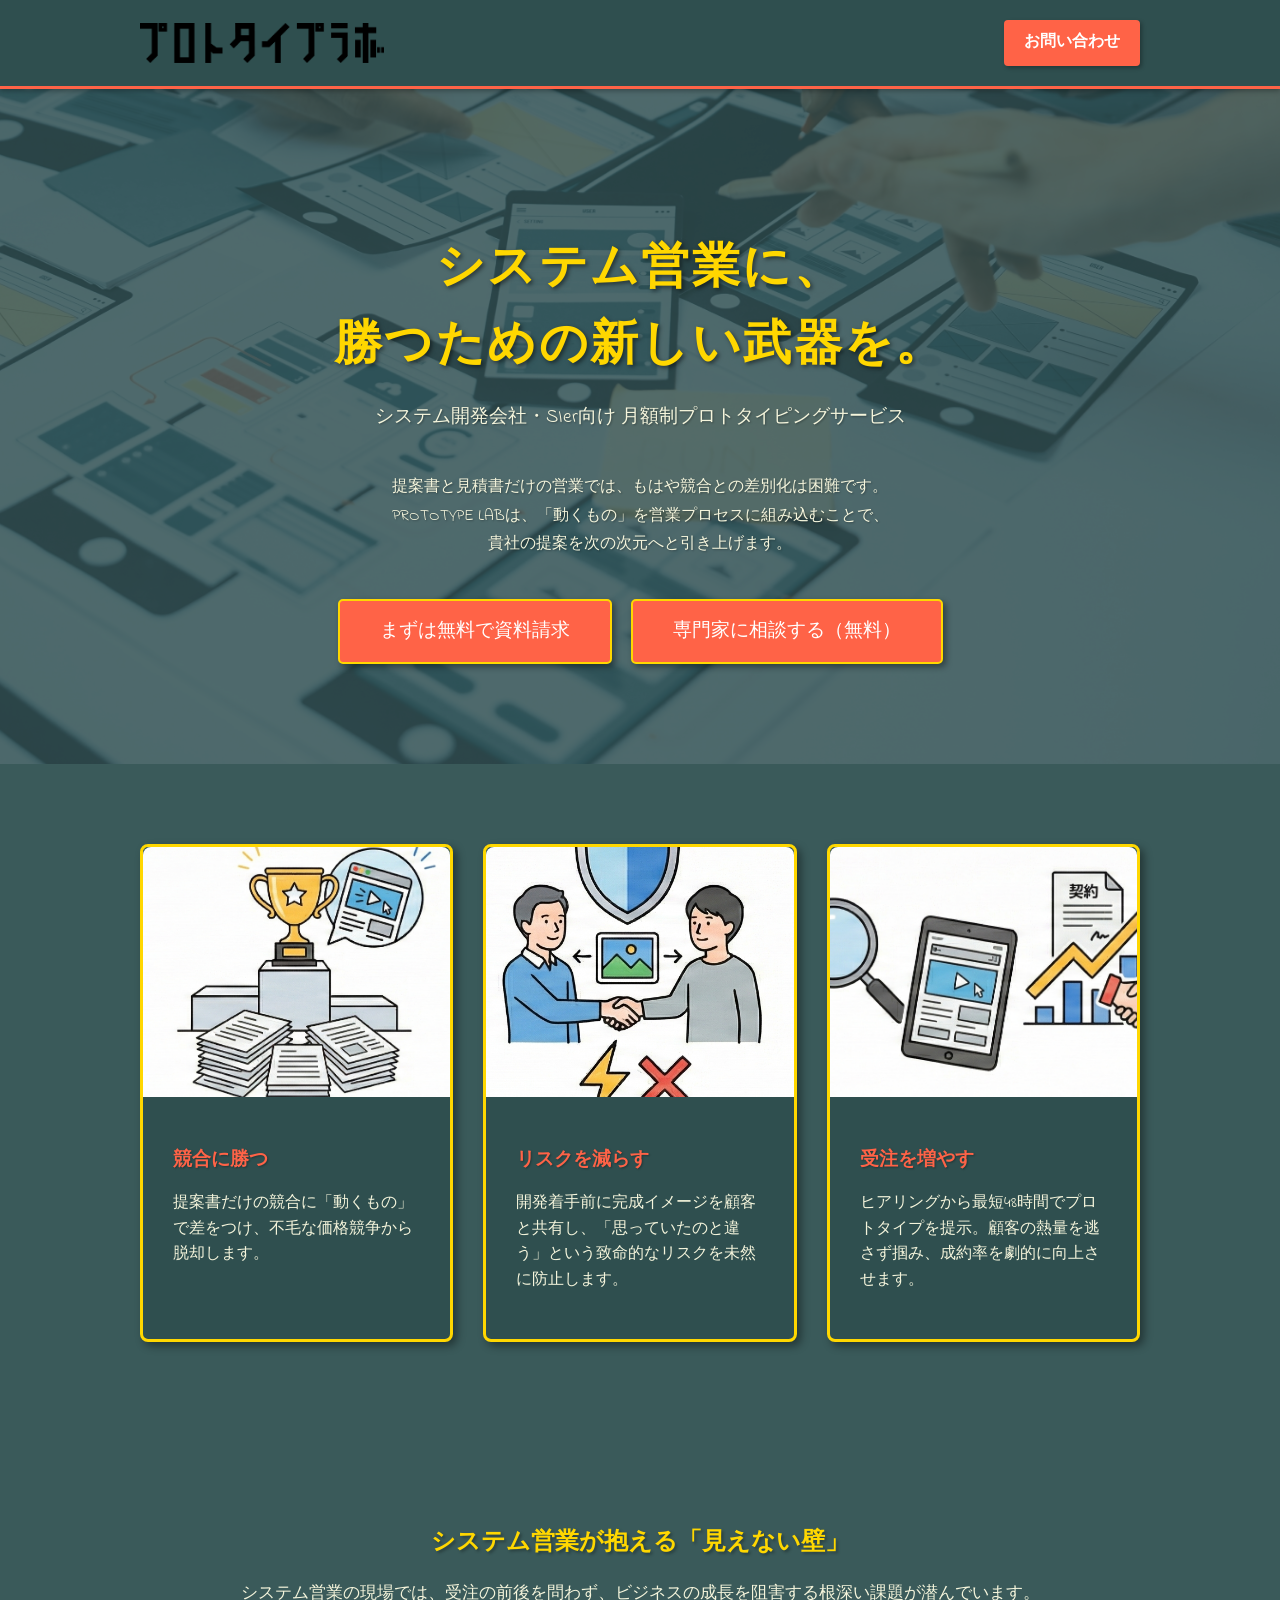
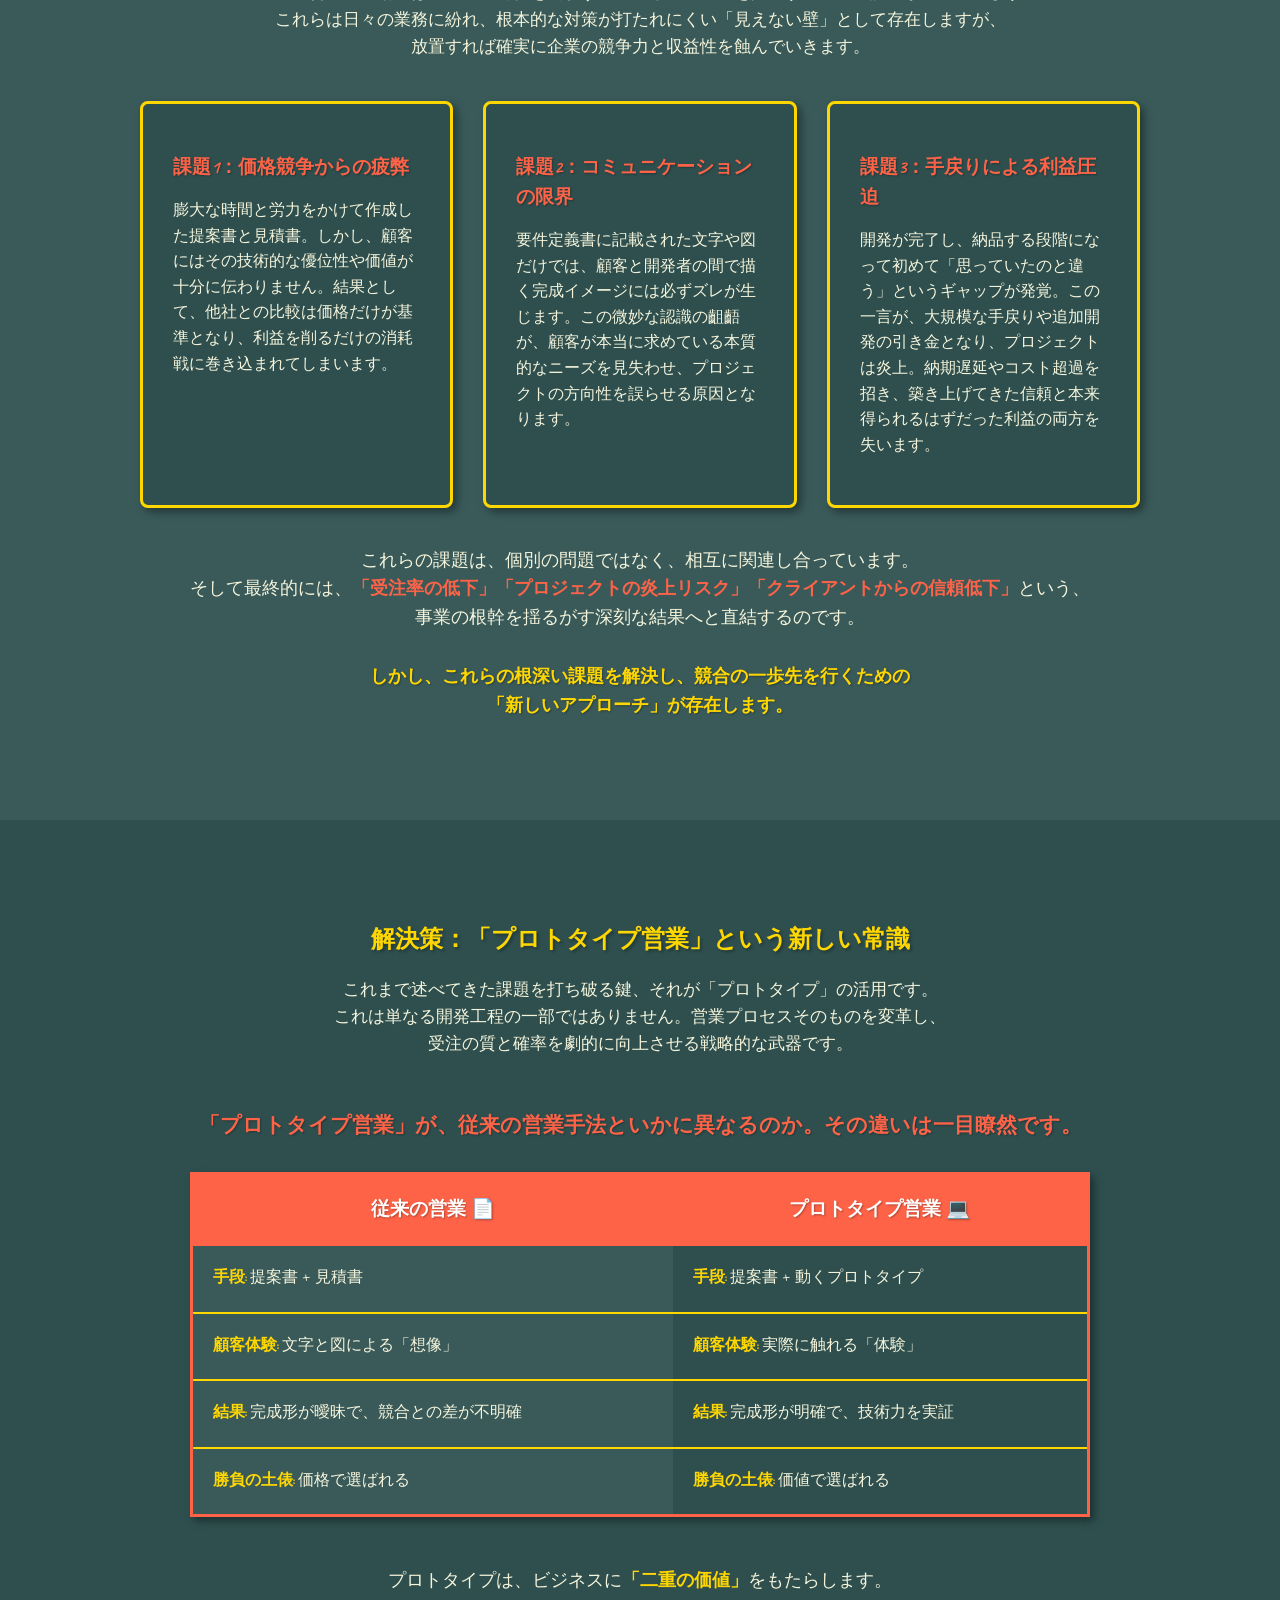
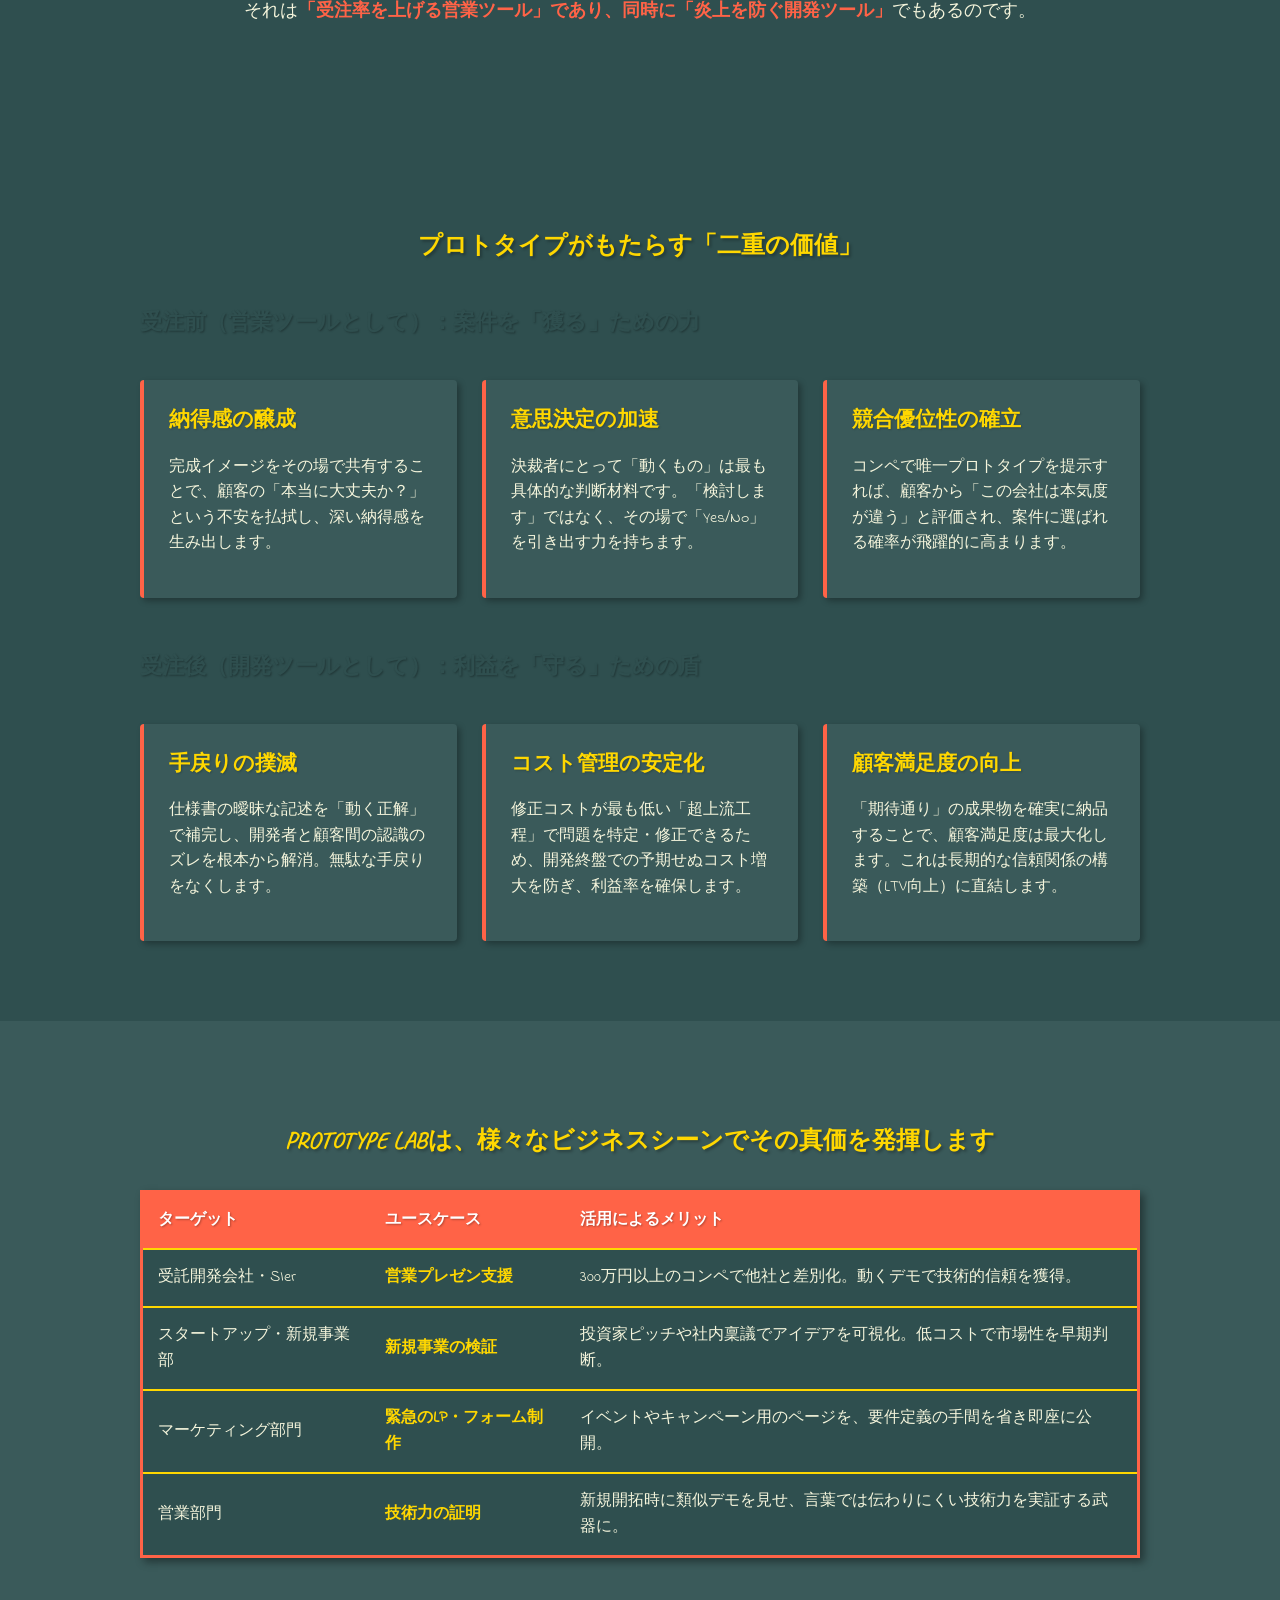
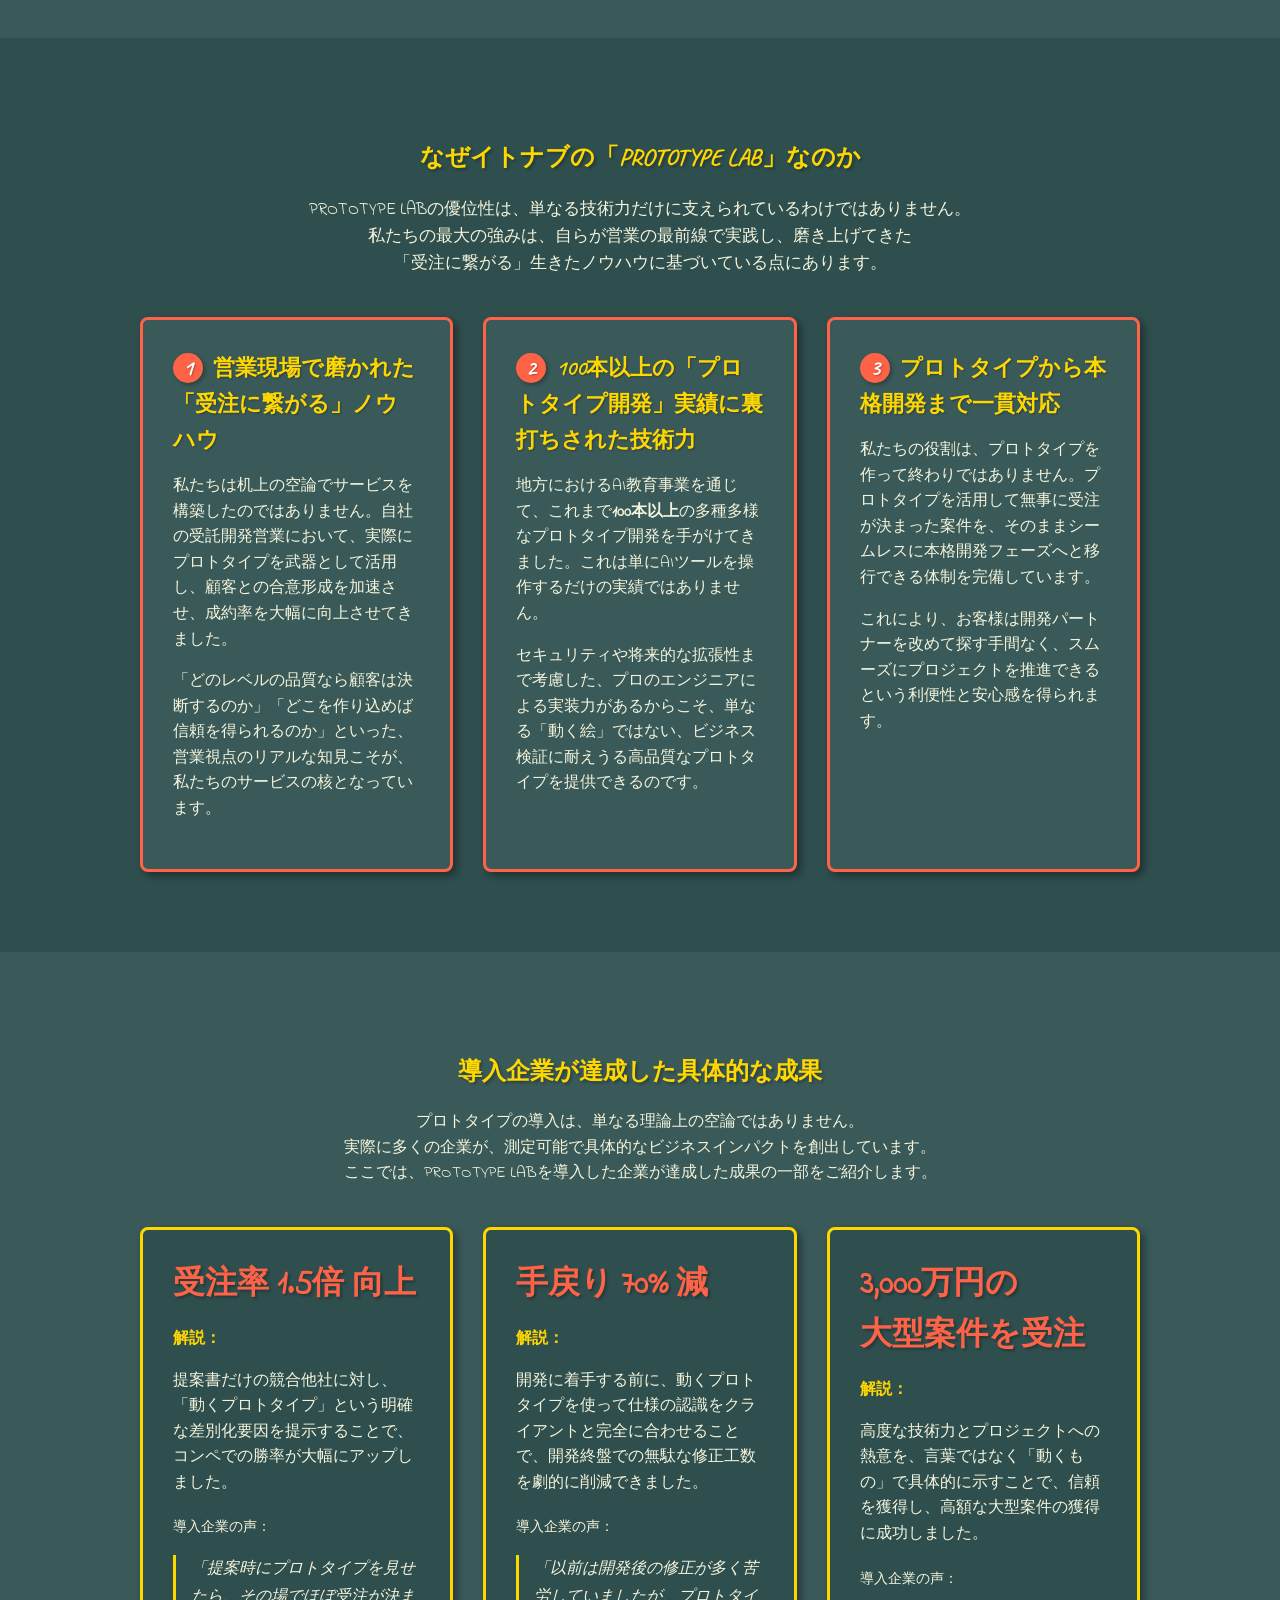
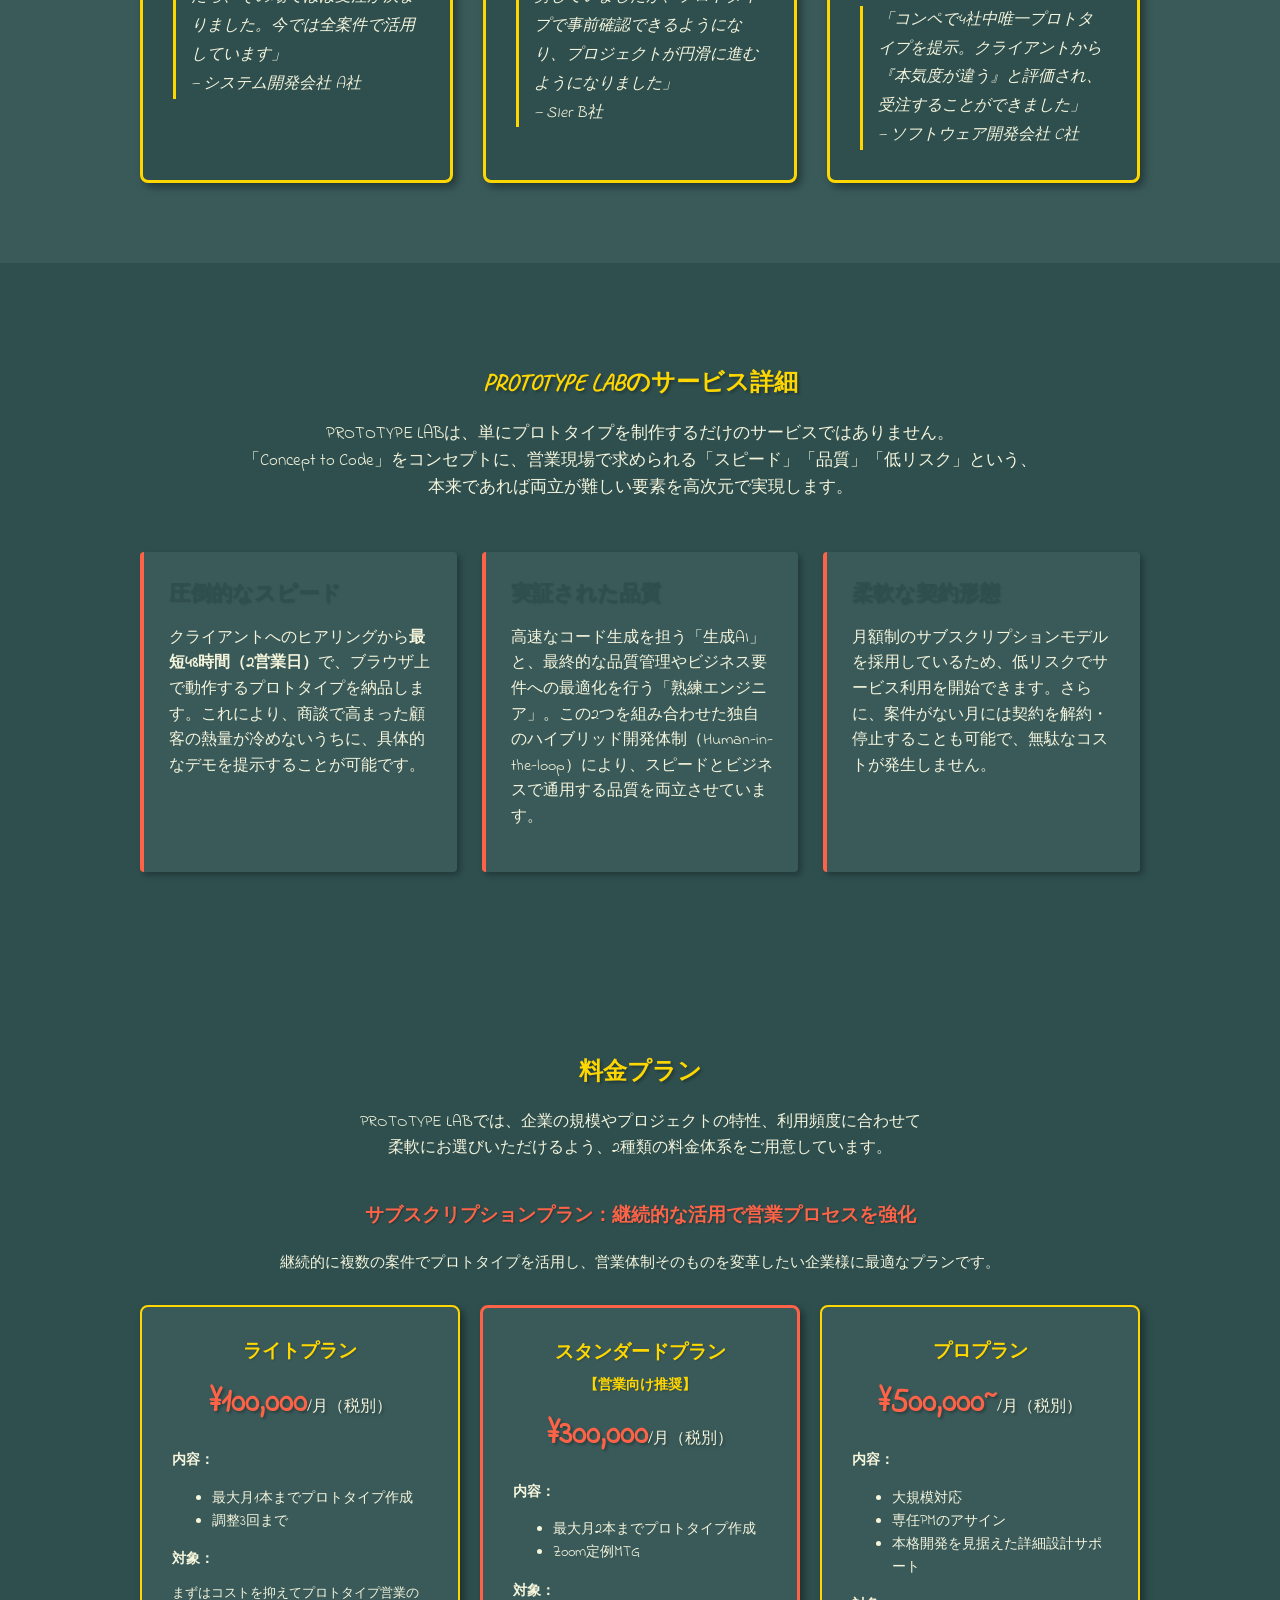
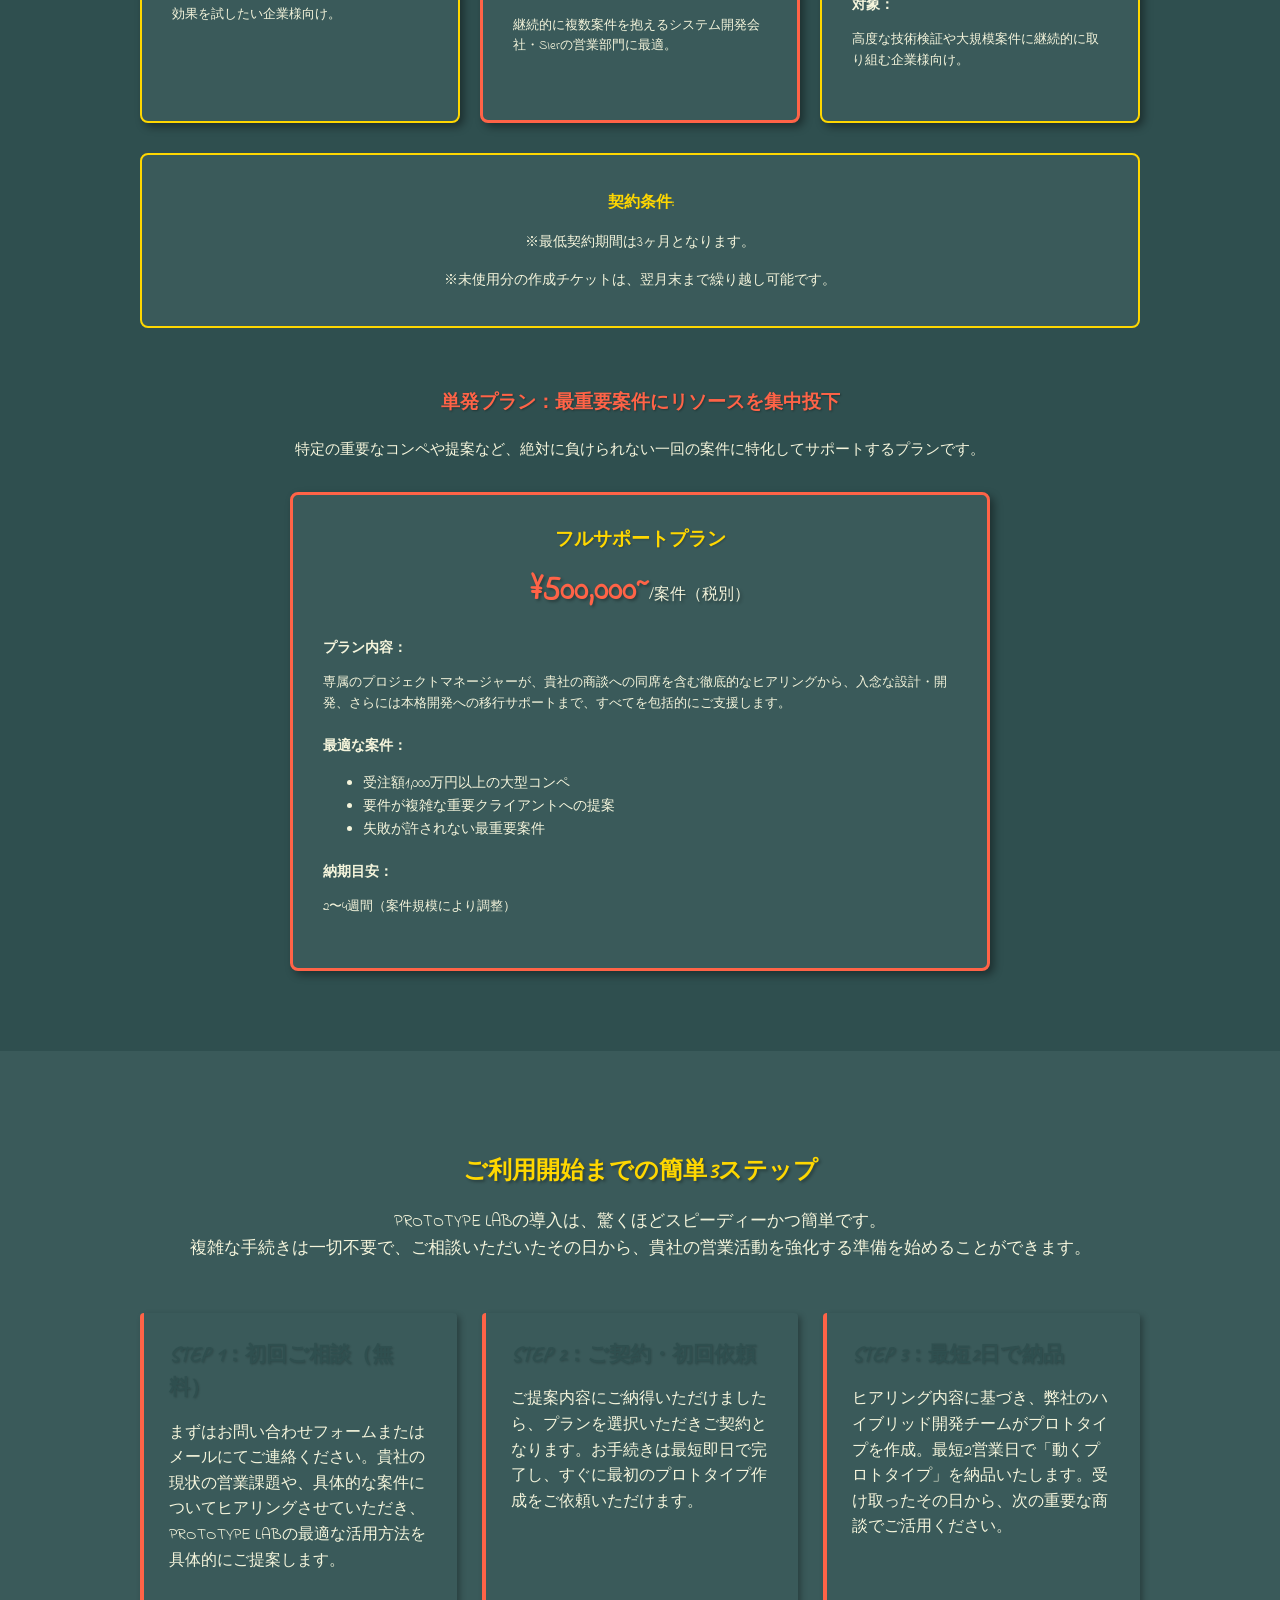
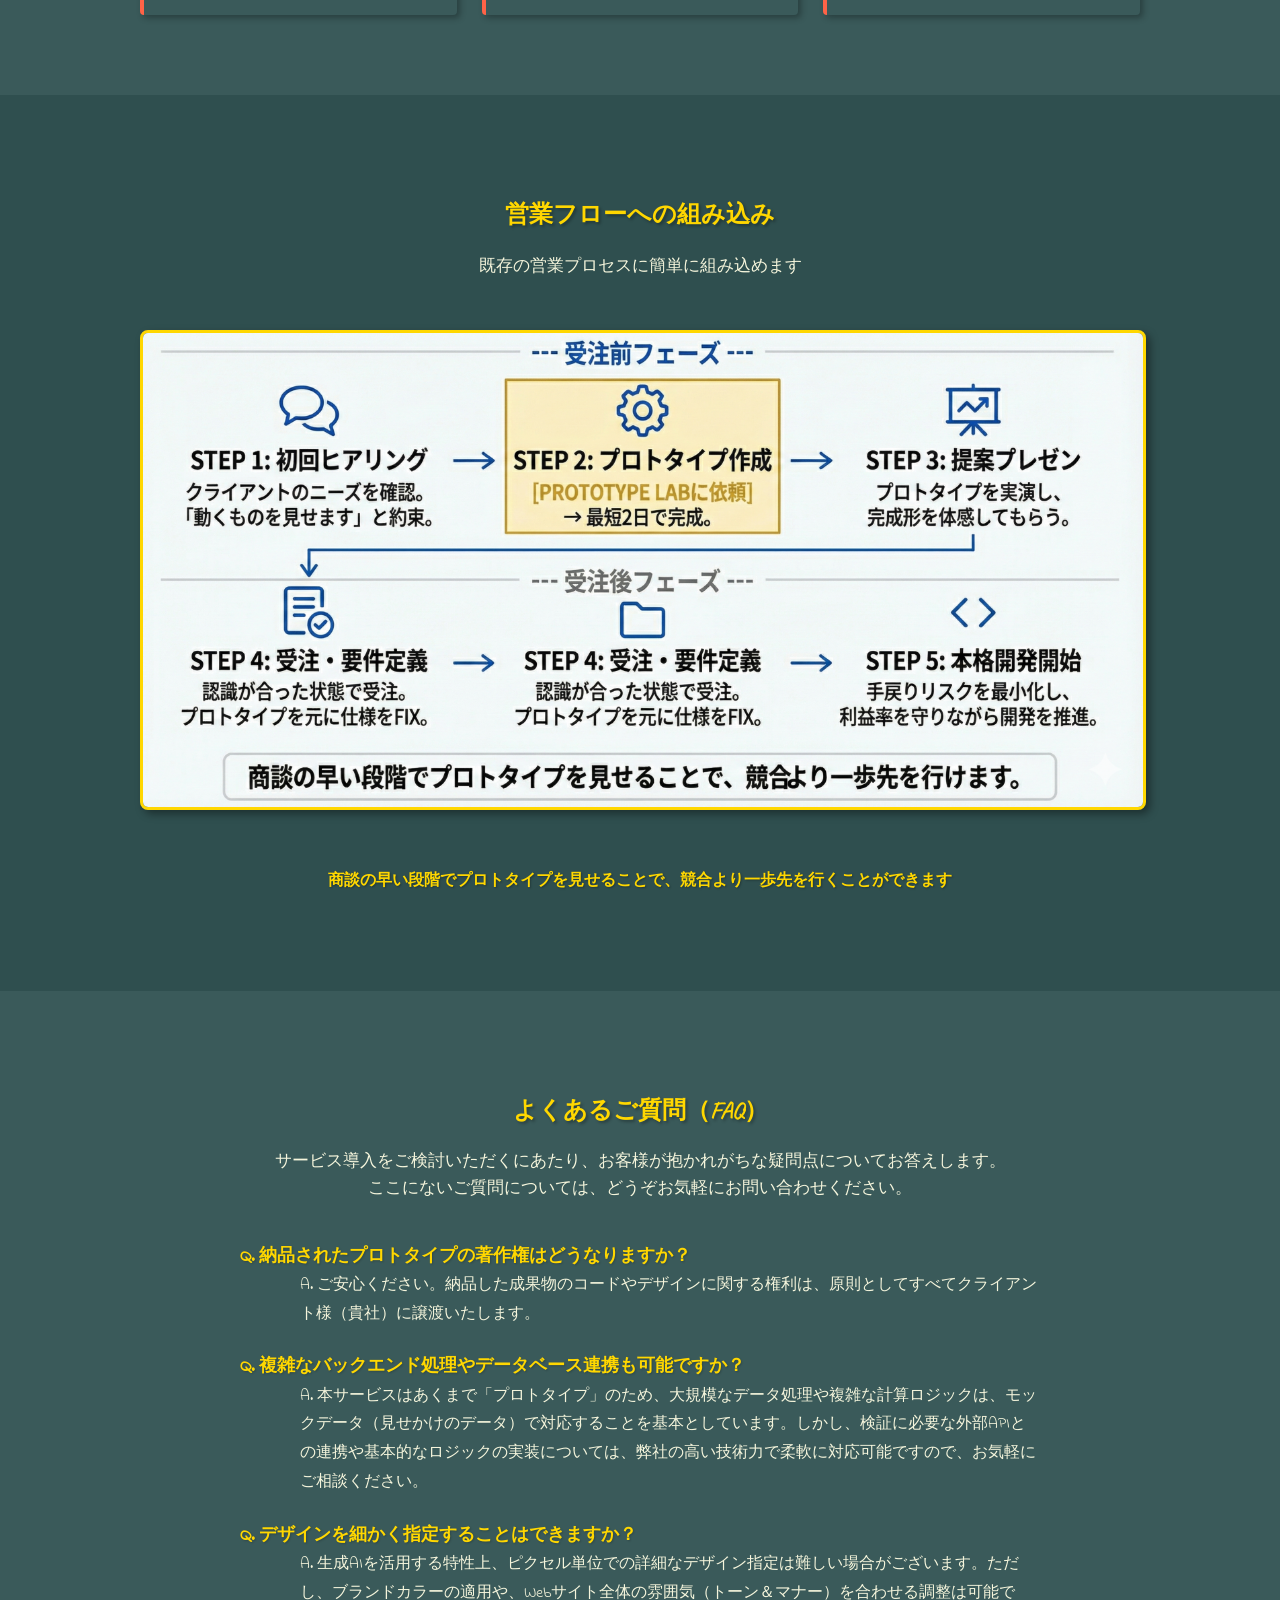
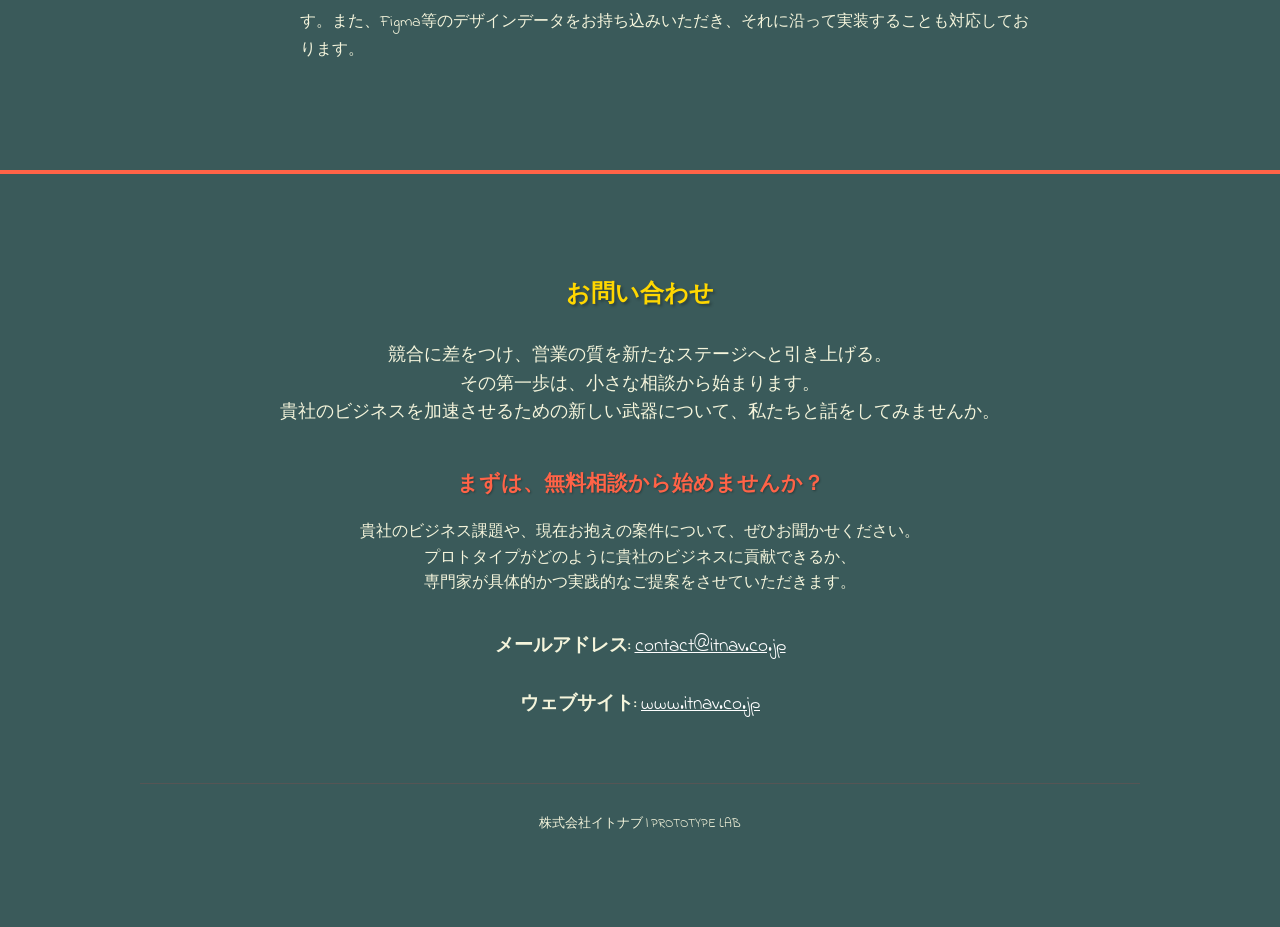
==== index.html @ d7f3ff8a "チョークボード・カフェデザインへの大規模変更 デザインコンセプト: 親近感、手作り、カフェ、日常、素朴  主な変更点: - カラースキーム変更: 黒板風デザイン   * 背景色: #2F4F4F (ダ" ====
<!DOCTYPE html>
<html lang="ja">
<head>
    <meta charset="UTF-8">
    <meta name="viewport" content="width=device-width, initial-scale=1.0">
    <title>PROTOTYPE LAB | 月額制プロトタイピングサービス</title>
    <link rel="preconnect" href="https://fonts.googleapis.com">
    <link rel="preconnect" href="https://fonts.gstatic.com" crossorigin>
    <link href="https://fonts.googleapis.com/css2?family=Caveat:wght@400;700&family=Indie+Flower&display=swap" rel="stylesheet">
    <style>
        /* 基本設定 */
        :root {
            --primary-color: #2F4F4F; /* 黒板の色 Dark Slate Gray */
            --accent-color: #FF6347; /* トマト色 */
            --accent-color-2: #FFD700; /* イエロー */
            --bg-light: #3A5A5A; /* 少し明るい黒板色 */
            --text-color: #FFFFFF; /* チョーク白 */
            --chalk-white: #F5F5DC; /* クリーミーな白（チョークの色） */
        }
        body {
            font-family: "Indie Flower", "Helvetica Neue", Arial, "Hiragino Kaku Gothic ProN", "Hiragino Sans", Meiryo, cursive, sans-serif;
            margin: 0;
            padding: 0;
            color: var(--text-color);
            line-height: 1.6;
            background: var(--primary-color);
        }
        h1, h2, h3 {
            font-family: "Caveat", "Indie Flower", cursive;
        }
        a { text-decoration: none; }

        /* レイアウト */
        .container {
            max-width: 1000px;
            margin: 0 auto;
            padding: 0 20px;
        }
        section {
            padding: 80px 0;
        }


        /* ヘッダー */
        header {
            background: var(--primary-color);
            padding: 20px 0;
            box-shadow: 0 2px 5px rgba(0,0,0,0.3);
            border-bottom: 3px solid var(--accent-color);
            position: sticky;
            top: 0;
            z-index: 100;
        }
        .header-inner {
            display: flex;
            justify-content: space-between;
            align-items: center;
        }
        .logo {
            display: flex;
            align-items: center;
        }
        .logo img {
            height: 40px;
            width: auto;
        }
        .nav-btn {
            background: var(--accent-color);
            color: #fff;
            padding: 10px 20px;
            border-radius: 4px;
            font-weight: bold;
            box-shadow: 2px 2px 4px rgba(0,0,0,0.3);
            transition: all 0.3s;
        }
        .nav-btn:hover {
            background: var(--accent-color-2);
            color: var(--primary-color);
            transform: translateY(-2px);
        }

        /* メインビジュアル */
        .hero {
            background: url('img/main.jpg') center center / cover no-repeat;
            text-align: center;
            padding: 100px 20px;
            position: relative;
        }
        .hero::before {
            content: '';
            position: absolute;
            top: 0;
            left: 0;
            right: 0;
            bottom: 0;
            background: rgba(47, 79, 79, 0.8);
            z-index: 1;
        }
        .hero .container {
            position: relative;
            z-index: 2;
        }
        .hero h1 {
            font-size: 3em;
            margin-bottom: 20px;
            letter-spacing: 0.05em;
            color: var(--accent-color-2);
            text-shadow: 2px 2px 4px rgba(0,0,0,0.5);
        }
        .hero p {
            font-size: 1.2em;
            margin-bottom: 40px;
            color: var(--chalk-white);
            text-shadow: 1px 1px 2px rgba(0,0,0,0.3);
        }
        .cta-button {
            display: inline-block;
            background: var(--accent-color);
            color: #fff;
            padding: 15px 40px;
            font-size: 1.2em;
            border-radius: 5px;
            transition: all 0.3s;
            box-shadow: 3px 3px 6px rgba(0,0,0,0.4);
            border: 2px solid var(--accent-color-2);
        }
        .cta-button:hover {
            background: var(--accent-color-2);
            color: var(--primary-color);
            transform: translateY(-3px);
            box-shadow: 5px 5px 10px rgba(0,0,0,0.5);
        }

        /* 特徴セクション */
        .features {
            text-align: center;
            background: var(--bg-light);
        }
        .features h2 {
            font-size: 2em;
            margin-bottom: 40px;
            color: var(--accent-color-2);
            text-shadow: 2px 2px 3px rgba(0,0,0,0.3);
        }
        .feature-grid {
            display: grid;
            grid-template-columns: repeat(auto-fit, minmax(300px, 1fr));
            gap: 30px;
            text-align: left;
        }
        .feature-item {
            padding: 30px;
            border: 3px solid var(--accent-color-2);
            border-radius: 8px;
            background: var(--primary-color);
            box-shadow: 4px 4px 8px rgba(0,0,0,0.4);
        }
        .feature-item h3 {
            color: var(--accent-color);
            margin-bottom: 15px;
            text-shadow: 1px 1px 2px rgba(0,0,0,0.3);
        }
        .feature-item p {
            color: var(--chalk-white);
        }

        /* コアバリュー */
        .core-values {
            background: var(--primary-color);
        }
        .core-values h2 {
            color: var(--accent-color-2);
            text-shadow: 2px 2px 3px rgba(0,0,0,0.3);
        }
        .core-values h3 {
            color: var(--accent-color);
            text-shadow: 1px 1px 2px rgba(0,0,0,0.3);
        }
        .core-values p, .core-values h4 {
            color: var(--chalk-white);
        }
        .value-grid {
            display: grid;
            grid-template-columns: repeat(auto-fit, minmax(280px, 1fr));
            gap: 25px;
            margin-top: 40px;
        }
        .value-item {
            padding: 25px;
            background: var(--bg-light);
            border-left: 4px solid var(--accent-color);
            border-radius: 4px;
            box-shadow: 3px 3px 6px rgba(0,0,0,0.3);
        }
        .value-item h3, .value-item h4 {
            color: var(--accent-color-2);
            margin-top: 0;
            margin-bottom: 12px;
            font-size: 1.3em;
            text-shadow: 1px 1px 2px rgba(0,0,0,0.2);
        }
        .value-item p {
            color: var(--chalk-white);
        }

        /* ユースケース */
        .use-cases {
            background: var(--bg-light);
        }
        .use-cases h2 {
            color: var(--accent-color-2);
            text-shadow: 2px 2px 3px rgba(0,0,0,0.3);
        }
        .use-case-table {
            width: 100%;
            border-collapse: collapse;
            margin-top: 30px;
            background: var(--primary-color);
            border: 3px solid var(--accent-color);
            box-shadow: 4px 4px 8px rgba(0,0,0,0.4);
        }
        .use-case-table th,
        .use-case-table td {
            padding: 15px;
            text-align: left;
            border-bottom: 2px solid var(--accent-color-2);
            color: var(--chalk-white);
        }
        .use-case-table th {
            background: var(--accent-color);
            color: #fff;
            font-weight: bold;
            text-shadow: 1px 1px 2px rgba(0,0,0,0.3);
        }
        .use-case-table tr:hover {
            background: var(--bg-light);
        }
        .use-case-table strong {
            color: var(--accent-color-2);
        }

        /* 強み */
        .strengths {
            background: var(--primary-color);
        }
        .strengths h2 {
            color: var(--accent-color-2);
            text-shadow: 2px 2px 3px rgba(0,0,0,0.3);
        }
        .strengths > .container > p {
            color: var(--chalk-white);
        }
        .strength-grid {
            display: grid;
            grid-template-columns: repeat(auto-fit, minmax(300px, 1fr));
            gap: 30px;
            margin-top: 40px;
        }
        .strength-item {
            padding: 30px;
            border: 3px solid var(--accent-color);
            border-radius: 8px;
            background: var(--bg-light);
            box-shadow: 4px 4px 8px rgba(0,0,0,0.4);
        }
        .strength-item h3 {
            color: var(--accent-color-2);
            margin-top: 0;
            margin-bottom: 15px;
            font-size: 1.4em;
            text-shadow: 1px 1px 2px rgba(0,0,0,0.3);
        }
        .strength-item p {
            color: var(--chalk-white);
        }
        .strength-item .number {
            display: inline-block;
            background: var(--accent-color);
            color: #fff;
            width: 30px;
            height: 30px;
            line-height: 30px;
            text-align: center;
            border-radius: 50%;
            margin-right: 10px;
            box-shadow: 2px 2px 4px rgba(0,0,0,0.3);
        }

        /* 導入事例 */
        .case-studies {
            background: var(--bg-light);
        }
        .case-studies h2 {
            color: var(--accent-color-2);
            text-shadow: 2px 2px 3px rgba(0,0,0,0.3);
        }
        .case-studies > .container > p {
            color: var(--chalk-white);
        }
        .case-grid {
            display: grid;
            grid-template-columns: repeat(auto-fit, minmax(300px, 1fr));
            gap: 30px;
            margin-top: 40px;
        }
        .case-item {
            background: var(--primary-color);
            padding: 30px;
            border-radius: 8px;
            box-shadow: 4px 4px 8px rgba(0,0,0,0.4);
            border-top: 4px solid var(--accent-color);
            border: 3px solid var(--accent-color-2);
        }
        .case-item p {
            color: var(--chalk-white);
        }
        .case-item strong {
            color: var(--accent-color-2);
        }
        .case-result {
            font-size: 2em;
            font-weight: bold;
            color: var(--accent-color);
            margin-bottom: 15px;
            text-shadow: 2px 2px 3px rgba(0,0,0,0.3);
        }
        .case-company {
            font-size: 0.9em;
            color: var(--chalk-white);
            margin-bottom: 15px;
        }
        .case-quote {
            font-style: italic;
            line-height: 1.8;
            color: var(--chalk-white);
            border-left: 3px solid var(--accent-color-2);
            padding-left: 15px;
            margin-top: 15px;
        }

        /* 料金プラン */
        .pricing {
            background: var(--primary-color);
        }
        .pricing h2, .pricing h3 {
            color: var(--accent-color-2);
            text-shadow: 2px 2px 3px rgba(0,0,0,0.3);
        }
        .pricing > .container > p {
            color: var(--chalk-white);
        }
        .pricing-grid {
            display: grid;
            grid-template-columns: repeat(auto-fit, minmax(280px, 1fr));
            gap: 20px;
        }
        .plan-card {
            background: var(--bg-light);
            padding: 30px;
            border-radius: 8px;
            box-shadow: 4px 4px 8px rgba(0,0,0,0.4);
            text-align: center;
            border: 2px solid var(--accent-color-2);
        }
        .plan-name { font-weight: bold; font-size: 1.2em; display: block; margin-bottom: 10px; color: var(--accent-color-2); text-shadow: 1px 1px 2px rgba(0,0,0,0.2);}
        .price { font-size: 2em; font-weight: bold; color: var(--accent-color); text-shadow: 2px 2px 3px rgba(0,0,0,0.3); }
        .price span { font-size: 0.5em; font-weight: normal; color: var(--chalk-white); }
        .plan-desc { margin: 20px 0; font-size: 0.9em; text-align: left; color: var(--chalk-white); }
        .plan-desc p { color: var(--chalk-white); }
        .plan-desc ul li { color: var(--chalk-white); }
        .note { font-size: 0.8em; color: var(--chalk-white); margin-top: 10px; }

        /* お問い合わせ */
        .contact {
            text-align: center;
            background: var(--bg-light);
            color: #fff;
            border-top: 4px solid var(--accent-color);
        }
        .contact h2 {
            margin-bottom: 30px;
            color: var(--accent-color-2);
            text-shadow: 2px 2px 3px rgba(0,0,0,0.3);
        }
        .contact h3 {
            color: var(--accent-color);
            text-shadow: 1px 1px 2px rgba(0,0,0,0.3);
        }
        .contact p {
            color: var(--chalk-white);
        }
        .contact-info {
            font-size: 1.2em;
            line-height: 2;
            color: var(--chalk-white);
        }
        .contact-info a {
            color: var(--accent-color-2);
        }
        .footer-note {
            margin-top: 50px;
            font-size: 0.8em;
            color: var(--chalk-white);
        }
    </style>
</head>
<body>

    <!-- ヘッダー -->
    <header>
        <div class="container header-inner">
            <div class="logo"><img src="img/logo.png" alt="PROTOTYPE LAB"></div>
            <a href="contact.html" class="nav-btn">お問い合わせ</a>
        </div>
    </header>

    <!-- メインビジュアル -->
    <section class="hero">
        <div class="container">
            <h1>システム営業に、<br>勝つための新しい武器を。</h1>
            <p>システム開発会社・SIer向け 月額制プロトタイピングサービス</p>
            <p style="margin-top: 30px; font-size: 1em; line-height: 1.8;">提案書と見積書だけの営業では、もはや競合との差別化は困難です。<br>PROTOTYPE LABは、「動くもの」を営業プロセスに組み込むことで、<br>貴社の提案を次の次元へと引き上げます。</p>
            <div style="margin-top: 40px;">
                <a href="contact.html" class="cta-button" style="margin-right: 15px;">まずは無料で資料請求</a>
                <a href="contact.html" class="cta-button">専門家に相談する（無料）</a>
            </div>
        </div>
    </section>

    <!-- 主要な価値提案 -->
    <section class="features">
        <div class="container">
            <div class="feature-grid">
                    <div class="feature-item">
                        <img src="img/001.png" alt="競合に勝つ" style="width: calc(100% + 60px); height: 250px; object-fit: cover; margin: -30px -30px 20px -30px; border-radius: 8px 8px 0 0;">
                        <h3>競合に勝つ</h3>
                        <p>提案書だけの競合に「動くもの」で差をつけ、不毛な価格競争から脱却します。</p>
                    </div>
                    <div class="feature-item">
                        <img src="img/002.png" alt="リスクを減らす" style="width: calc(100% + 60px); height: 250px; object-fit: cover; margin: -30px -30px 20px -30px; border-radius: 8px 8px 0 0;">
                        <h3>リスクを減らす</h3>
                        <p>開発着手前に完成イメージを顧客と共有し、「思っていたのと違う」という致命的なリスクを未然に防止します。</p>
                    </div>
                    <div class="feature-item">
                        <img src="img/003.png" alt="受注を増やす" style="width: calc(100% + 60px); height: 250px; object-fit: cover; margin: -30px -30px 20px -30px; border-radius: 8px 8px 0 0;">
                        <h3>受注を増やす</h3>
                        <p>ヒアリングから最短48時間でプロトタイプを提示。顧客の熱量を逃さず掴み、成約率を劇的に向上させます。</p>
                    </div>
            </div>
        </div>
    </section>

    <!-- システム営業が抱える課題 -->
    <section class="problems" style="background: var(--bg-light); padding: 80px 0;">
        <div class="container">
            <h2 style="text-align: center; margin-bottom: 20px; color: var(--accent-color-2); text-shadow: 2px 2px 3px rgba(0,0,0,0.3);">システム営業が抱える「見えない壁」</h2>
            <p style="text-align: center; margin-bottom: 40px; font-size: 1.05em; color: var(--chalk-white);">システム営業の現場では、受注の前後を問わず、ビジネスの成長を阻害する根深い課題が潜んでいます。<br>これらは日々の業務に紛れ、根本的な対策が打たれにくい「見えない壁」として存在しますが、<br>放置すれば確実に企業の競争力と収益性を蝕んでいきます。</p>
            <div class="feature-grid">
                    <div class="feature-item">
                        <h3>課題1：価格競争からの疲弊</h3>
                        <p>膨大な時間と労力をかけて作成した提案書と見積書。しかし、顧客にはその技術的な優位性や価値が十分に伝わりません。結果として、他社との比較は価格だけが基準となり、利益を削るだけの消耗戦に巻き込まれてしまいます。</p>
                    </div>
                    <div class="feature-item">
                        <h3>課題2：コミュニケーションの限界</h3>
                        <p>要件定義書に記載された文字や図だけでは、顧客と開発者の間で描く完成イメージには必ずズレが生じます。この微妙な認識の齟齬が、顧客が本当に求めている本質的なニーズを見失わせ、プロジェクトの方向性を誤らせる原因となります。</p>
                    </div>
                    <div class="feature-item">
                        <h3>課題3：手戻りによる利益圧迫</h3>
                        <p>開発が完了し、納品する段階になって初めて「思っていたのと違う」というギャップが発覚。この一言が、大規模な手戻りや追加開発の引き金となり、プロジェクトは炎上。納期遅延やコスト超過を招き、築き上げてきた信頼と本来得られるはずだった利益の両方を失います。</p>
                    </div>
            </div>
            <p style="text-align: center; margin-top: 40px; font-size: 1.1em; color: var(--chalk-white);">これらの課題は、個別の問題ではなく、相互に関連し合っています。<br>そして最終的には、<strong style="color: var(--accent-color);">「受注率の低下」「プロジェクトの炎上リスク」「クライアントからの信頼低下」</strong>という、<br>事業の根幹を揺るがす深刻な結果へと直結するのです。</p>
            <p style="text-align: center; margin-top: 30px; font-size: 1.15em; font-weight: bold; color: var(--accent-color-2); text-shadow: 1px 1px 2px rgba(0,0,0,0.3);">しかし、これらの根深い課題を解決し、競合の一歩先を行くための<br>「新しいアプローチ」が存在します。</p>
        </div>
    </section>

    <!-- プロトタイプ営業の比較 -->
    <section style="background: var(--primary-color); padding: 80px 0;">
        <div class="container">
            <h2 style="text-align: center; margin-bottom: 20px; color: var(--accent-color-2); text-shadow: 2px 2px 3px rgba(0,0,0,0.3);">解決策：「プロトタイプ営業」という新しい常識</h2>
            <p style="text-align: center; margin-bottom: 50px; font-size: 1.05em; color: var(--chalk-white);">これまで述べてきた課題を打ち破る鍵、それが「プロトタイプ」の活用です。<br>これは単なる開発工程の一部ではありません。営業プロセスそのものを変革し、<br>受注の質と確率を劇的に向上させる戦略的な武器です。</p>

            <h3 style="text-align: center; margin-bottom: 30px; font-size: 1.3em; color: var(--accent-color); text-shadow: 1px 1px 2px rgba(0,0,0,0.3);">「プロトタイプ営業」が、従来の営業手法といかに異なるのか。その違いは一目瞭然です。</h3>

            <table style="width: 100%; max-width: 900px; margin: 0 auto 50px; border-collapse: collapse; background: var(--bg-light); box-shadow: 4px 4px 8px rgba(0,0,0,0.4); border: 3px solid var(--accent-color);">
                <thead>
                    <tr style="background: var(--accent-color); color: #fff;">
                        <th style="padding: 20px; text-align: center; font-size: 1.2em; text-shadow: 1px 1px 2px rgba(0,0,0,0.3);">従来の営業 📄</th>
                        <th style="padding: 20px; text-align: center; font-size: 1.2em; text-shadow: 1px 1px 2px rgba(0,0,0,0.3);">プロトタイプ営業 💻</th>
                    </tr>
                </thead>
                <tbody>
                    <tr>
                        <td style="padding: 20px; border-bottom: 2px solid var(--accent-color-2); vertical-align: top; color: var(--chalk-white);">
                            <strong style="color: var(--accent-color-2);">手段:</strong> 提案書 + 見積書
                        </td>
                        <td style="padding: 20px; border-bottom: 2px solid var(--accent-color-2); background: var(--primary-color); vertical-align: top; color: var(--chalk-white);">
                            <strong style="color: var(--accent-color-2);">手段:</strong> 提案書 + 動くプロトタイプ
                        </td>
                    </tr>
                    <tr>
                        <td style="padding: 20px; border-bottom: 2px solid var(--accent-color-2); vertical-align: top; color: var(--chalk-white);">
                            <strong style="color: var(--accent-color-2);">顧客体験:</strong> 文字と図による「想像」
                        </td>
                        <td style="padding: 20px; border-bottom: 2px solid var(--accent-color-2); background: var(--primary-color); vertical-align: top; color: var(--chalk-white);">
                            <strong style="color: var(--accent-color-2);">顧客体験:</strong> 実際に触れる「体験」
                        </td>
                    </tr>
                    <tr>
                        <td style="padding: 20px; border-bottom: 2px solid var(--accent-color-2); vertical-align: top; color: var(--chalk-white);">
                            <strong style="color: var(--accent-color-2);">結果:</strong> 完成形が曖昧で、競合との差が不明確
                        </td>
                        <td style="padding: 20px; border-bottom: 2px solid var(--accent-color-2); background: var(--primary-color); vertical-align: top; color: var(--chalk-white);">
                            <strong style="color: var(--accent-color-2);">結果:</strong> 完成形が明確で、技術力を実証
                        </td>
                    </tr>
                    <tr>
                        <td style="padding: 20px; vertical-align: top; color: var(--chalk-white);">
                            <strong style="color: var(--accent-color-2);">勝負の土俵:</strong> 価格で選ばれる
                        </td>
                        <td style="padding: 20px; background: var(--primary-color); vertical-align: top; color: var(--chalk-white);">
                            <strong style="color: var(--accent-color-2);">勝負の土俵:</strong> 価値で選ばれる
                        </td>
                    </tr>
                </tbody>
            </table>

            <p style="text-align: center; font-size: 1.15em; margin-bottom: 20px; color: var(--chalk-white);">プロトタイプは、ビジネスに<strong style="color: var(--accent-color-2);">「二重の価値」</strong>をもたらします。<br>それは<strong style="color: var(--accent-color);">「受注率を上げる営業ツール」であり、同時に「炎上を防ぐ開発ツール」</strong>でもあるのです。</p>
        </div>
    </section>

    <!-- コアバリュー: 二重の価値 -->
    <section class="core-values">
        <div class="container">
            <h2 style="text-align: center; margin-bottom: 40px;">プロトタイプがもたらす「二重の価値」</h2>

            <div style="margin-bottom: 50px;">
                <h3 style="color: var(--primary-color); margin-bottom: 20px; font-size: 1.4em;">受注前（営業ツールとして）：案件を「獲る」ための力</h3>
                <div class="value-grid">
                    <div class="value-item">
                        <h4 style="margin-top: 0;">納得感の醸成</h4>
                        <p>完成イメージをその場で共有することで、顧客の「本当に大丈夫か？」という不安を払拭し、深い納得感を生み出します。</p>
                    </div>
                    <div class="value-item">
                        <h4 style="margin-top: 0;">意思決定の加速</h4>
                        <p>決裁者にとって「動くもの」は最も具体的な判断材料です。「検討します」ではなく、その場で「Yes/No」を引き出す力を持ちます。</p>
                    </div>
                    <div class="value-item">
                        <h4 style="margin-top: 0;">競合優位性の確立</h4>
                        <p>コンペで唯一プロトタイプを提示すれば、顧客から「この会社は本気度が違う」と評価され、案件に選ばれる確率が飛躍的に高まります。</p>
                    </div>
                </div>
            </div>

            <div>
                <h3 style="color: var(--primary-color); margin-bottom: 20px; font-size: 1.4em;">受注後（開発ツールとして）：利益を「守る」ための盾</h3>
                <div class="value-grid">
                    <div class="value-item">
                        <h4 style="margin-top: 0;">手戻りの撲滅</h4>
                        <p>仕様書の曖昧な記述を「動く正解」で補完し、開発者と顧客間の認識のズレを根本から解消。無駄な手戻りをなくします。</p>
                    </div>
                    <div class="value-item">
                        <h4 style="margin-top: 0;">コスト管理の安定化</h4>
                        <p>修正コストが最も低い「超上流工程」で問題を特定・修正できるため、開発終盤での予期せぬコスト増大を防ぎ、利益率を確保します。</p>
                    </div>
                    <div class="value-item">
                        <h4 style="margin-top: 0;">顧客満足度の向上</h4>
                        <p>「期待通り」の成果物を確実に納品することで、顧客満足度は最大化します。これは長期的な信頼関係の構築（LTV向上）に直結します。</p>
                    </div>
                </div>
            </div>
        </div>
    </section>

    <!-- ユースケース -->
    <section class="use-cases">
        <div class="container">
            <h2 style="text-align: center; margin-bottom: 30px;">PROTOTYPE LABは、様々なビジネスシーンでその真価を発揮します</h2>
            <table class="use-case-table">
                    <thead>
                        <tr>
                            <th>ターゲット</th>
                            <th>ユースケース</th>
                            <th>活用によるメリット</th>
                        </tr>
                    </thead>
                    <tbody>
                        <tr>
                            <td>受託開発会社・SIer</td>
                            <td><strong>営業プレゼン支援</strong></td>
                            <td>300万円以上のコンペで他社と差別化。動くデモで技術的信頼を獲得。</td>
                        </tr>
                        <tr>
                            <td>スタートアップ・新規事業部</td>
                            <td><strong>新規事業の検証</strong></td>
                            <td>投資家ピッチや社内稟議でアイデアを可視化。低コストで市場性を早期判断。</td>
                        </tr>
                        <tr>
                            <td>マーケティング部門</td>
                            <td><strong>緊急のLP・フォーム制作</strong></td>
                            <td>イベントやキャンペーン用のページを、要件定義の手間を省き即座に公開。</td>
                        </tr>
                        <tr>
                            <td>営業部門</td>
                            <td><strong>技術力の証明</strong></td>
                            <td>新規開拓時に類似デモを見せ、言葉では伝わりにくい技術力を実証する武器に。</td>
                        </tr>
                    </tbody>
            </table>
        </div>
    </section>

    <!-- イトナブの強み -->
    <section class="strengths">
        <div class="container">
            <h2 style="text-align: center; margin-bottom: 20px;">なぜイトナブの「PROTOTYPE LAB」なのか</h2>
            <p style="text-align: center; margin-bottom: 40px; font-size: 1.05em;">PROTOTYPE LABの優位性は、単なる技術力だけに支えられているわけではありません。<br>私たちの最大の強みは、自らが営業の最前線で実践し、磨き上げてきた<br>「受注に繋がる」生きたノウハウに基づいている点にあります。</p>
            <div class="strength-grid">
                    <div class="strength-item">
                        <h3><span class="number">1</span>営業現場で磨かれた「受注に繋がる」ノウハウ</h3>
                        <p>私たちは机上の空論でサービスを構築したのではありません。自社の受託開発営業において、実際にプロトタイプを武器として活用し、顧客との合意形成を加速させ、成約率を大幅に向上させてきました。</p>
                        <p style="margin-top: 10px;">「どのレベルの品質なら顧客は決断するのか」「どこを作り込めば信頼を得られるのか」といった、営業視点のリアルな知見こそが、私たちのサービスの核となっています。</p>
                    </div>
                    <div class="strength-item">
                        <h3><span class="number">2</span>100本以上の「プロトタイプ開発」実績に裏打ちされた技術力</h3>
                        <p>地方におけるAI教育事業を通じて、これまで<strong>100本以上</strong>の多種多様なプロトタイプ開発を手がけてきました。これは単にAIツールを操作するだけの実績ではありません。</p>
                        <p style="margin-top: 10px;">セキュリティや将来的な拡張性まで考慮した、プロのエンジニアによる実装力があるからこそ、単なる「動く絵」ではない、ビジネス検証に耐えうる高品質なプロトタイプを提供できるのです。</p>
                    </div>
                    <div class="strength-item">
                        <h3><span class="number">3</span>プロトタイプから本格開発まで一貫対応</h3>
                        <p>私たちの役割は、プロトタイプを作って終わりではありません。プロトタイプを活用して無事に受注が決まった案件を、そのままシームレスに本格開発フェーズへと移行できる体制を完備しています。</p>
                        <p style="margin-top: 10px;">これにより、お客様は開発パートナーを改めて探す手間なく、スムーズにプロジェクトを推進できるという利便性と安心感を得られます。</p>
                    </div>
            </div>
        </div>
    </section>

    <!-- 導入事例・効果 -->
    <section class="case-studies">
        <div class="container">
            <h2 style="text-align: center; margin-bottom: 20px;">導入企業が達成した具体的な成果</h2>
            <p style="text-align: center; margin-bottom: 40px;">プロトタイプの導入は、単なる理論上の空論ではありません。<br>実際に多くの企業が、測定可能で具体的なビジネスインパクトを創出しています。<br>ここでは、PROTOTYPE LABを導入した企業が達成した成果の一部をご紹介します。</p>
            <div class="case-grid">
                <!-- 事例1: 受注率1.5倍向上 -->
                <div class="case-item">
                    <div class="case-result">受注率 1.5倍 向上</div>
                    <p style="margin-bottom: 15px;"><strong>解説：</strong></p>
                    <p>提案書だけの競合他社に対し、「動くプロトタイプ」という明確な差別化要因を提示することで、コンペでの勝率が大幅にアップしました。</p>
                    <div class="case-company" style="margin-top: 20px;">導入企業の声：</div>
                    <div class="case-quote">
                        「提案時にプロトタイプを見せたら、その場でほぼ受注が決まりました。今では全案件で活用しています」<br>— システム開発会社 A社
                    </div>
                </div>
                <!-- 事例2: 手戻り70%減 -->
                <div class="case-item">
                    <div class="case-result">手戻り 70% 減</div>
                    <p style="margin-bottom: 15px;"><strong>解説：</strong></p>
                    <p>開発に着手する前に、動くプロトタイプを使って仕様の認識をクライアントと完全に合わせることで、開発終盤での無駄な修正工数を劇的に削減できました。</p>
                    <div class="case-company" style="margin-top: 20px;">導入企業の声：</div>
                    <div class="case-quote">
                        「以前は開発後の修正が多く苦労していましたが、プロトタイプで事前確認できるようになり、プロジェクトが円滑に進むようになりました」<br>— SIer B社
                    </div>
                </div>
                <!-- 事例3: 3,000万円の大型案件受注 -->
                <div class="case-item">
                    <div class="case-result">3,000万円の<br>大型案件を受注</div>
                    <p style="margin-bottom: 15px;"><strong>解説：</strong></p>
                    <p>高度な技術力とプロジェクトへの熱意を、言葉ではなく「動くもの」で具体的に示すことで、信頼を獲得し、高額な大型案件の獲得に成功しました。</p>
                    <div class="case-company" style="margin-top: 20px;">導入企業の声：</div>
                    <div class="case-quote">
                        「コンペで4社中唯一プロトタイプを提示。クライアントから『本気度が違う』と評価され、受注することができました」<br>— ソフトウェア開発会社 C社
                    </div>
                </div>
            </div>
        </div>
    </section>

    <!-- サービス詳細 -->
    <section style="background: var(--primary-color); padding: 80px 0;">
        <div class="container">
            <h2 style="text-align: center; margin-bottom: 20px; color: var(--accent-color-2); text-shadow: 2px 2px 3px rgba(0,0,0,0.3);">PROTOTYPE LABのサービス詳細</h2>
            <p style="text-align: center; margin-bottom: 50px; font-size: 1.05em; color: var(--chalk-white);">PROTOTYPE LABは、単にプロトタイプを制作するだけのサービスではありません。<br>「Concept to Code」をコンセプトに、営業現場で求められる「スピード」「品質」「低リスク」という、<br>本来であれば両立が難しい要素を高次元で実現します。</p>

            <div class="value-grid">
                <div class="value-item">
                    <h3 style="color: var(--primary-color); margin-top: 0;">圧倒的なスピード</h3>
                    <p>クライアントへのヒアリングから<strong>最短48時間（2営業日）</strong>で、ブラウザ上で動作するプロトタイプを納品します。これにより、商談で高まった顧客の熱量が冷めないうちに、具体的なデモを提示することが可能です。</p>
                </div>
                <div class="value-item">
                    <h3 style="color: var(--primary-color); margin-top: 0;">実証された品質</h3>
                    <p>高速なコード生成を担う「生成AI」と、最終的な品質管理やビジネス要件への最適化を行う「熟練エンジニア」。この2つを組み合わせた独自のハイブリッド開発体制（Human-in-the-loop）により、スピードとビジネスで通用する品質を両立させています。</p>
                </div>
                <div class="value-item">
                    <h3 style="color: var(--primary-color); margin-top: 0;">柔軟な契約形態</h3>
                    <p>月額制のサブスクリプションモデルを採用しているため、低リスクでサービス利用を開始できます。さらに、案件がない月には契約を解約・停止することも可能で、無駄なコストが発生しません。</p>
                </div>
            </div>
        </div>
    </section>

    <!-- 料金プラン -->
    <section class="pricing">
        <div class="container">
            <h2 style="text-align: center; margin-bottom: 20px;">料金プラン</h2>
            <p style="text-align: center; margin-bottom: 40px; color: var(--chalk-white);">PROTOTYPE LABでは、企業の規模やプロジェクトの特性、利用頻度に合わせて<br>柔軟にお選びいただけるよう、2種類の料金体系をご用意しています。</p>

            <h3 style="text-align: center; margin-bottom: 20px; color: var(--accent-color); text-shadow: 1px 1px 2px rgba(0,0,0,0.3);">サブスクリプションプラン：継続的な活用で営業プロセスを強化</h3>
            <p style="text-align: center; margin-bottom: 30px; font-size: 0.95em; color: var(--chalk-white);">継続的に複数の案件でプロトタイプを活用し、営業体制そのものを変革したい企業様に最適なプランです。</p>
            <div class="pricing-grid">
                <!-- ライトプラン -->
                <div class="plan-card">
                    <span class="plan-name">ライトプラン</span>
                    <div class="price">¥100,000<span>/月（税別）</span></div>
                    <div class="plan-desc">
                        <p style="font-weight: bold; margin-bottom: 10px;">内容：</p>
                        <ul>
                            <li>最大月1本までプロトタイプ作成</li>
                            <li>調整3回まで</li>
                        </ul>
                        <p style="font-weight: bold; margin-top: 15px; margin-bottom: 10px;">対象：</p>
                        <p style="font-size: 0.9em;">まずはコストを抑えてプロトタイプ営業の効果を試したい企業様向け。</p>
                    </div>
                </div>
                <!-- スタンダードプラン -->
                <div class="plan-card" style="border: 3px solid var(--accent-color);">
                    <span class="plan-name">スタンダードプラン<br><span style="font-size: 0.75em; color: var(--accent-color-2);">【営業向け推奨】</span></span>
                    <div class="price">¥300,000<span>/月（税別）</span></div>
                    <div class="plan-desc">
                        <p style="font-weight: bold; margin-bottom: 10px;">内容：</p>
                        <ul>
                            <li>最大月2本までプロトタイプ作成</li>
                            <li>Zoom定例MTG</li>
                        </ul>
                        <p style="font-weight: bold; margin-top: 15px; margin-bottom: 10px;">対象：</p>
                        <p style="font-size: 0.9em;">継続的に複数案件を抱えるシステム開発会社・SIerの営業部門に最適。</p>
                    </div>
                </div>
                <!-- プロプラン -->
                <div class="plan-card">
                    <span class="plan-name">プロプラン</span>
                    <div class="price">¥500,000~<span>/月（税別）</span></div>
                    <div class="plan-desc">
                        <p style="font-weight: bold; margin-bottom: 10px;">内容：</p>
                        <ul>
                            <li>大規模対応</li>
                            <li>専任PMのアサイン</li>
                            <li>本格開発を見据えた詳細設計サポート</li>
                        </ul>
                        <p style="font-weight: bold; margin-top: 15px; margin-bottom: 10px;">対象：</p>
                        <p style="font-size: 0.9em;">高度な技術検証や大規模案件に継続的に取り組む企業様向け。</p>
                    </div>
                </div>
            </div>
            <div style="text-align: center; margin-top: 30px; padding: 20px; background: var(--bg-light); border-radius: 8px; border: 2px solid var(--accent-color-2);">
                <p style="font-weight: bold; margin-bottom: 10px; color: var(--accent-color-2);">契約条件:</p>
                <p style="font-size: 0.9em; color: var(--chalk-white);">※最低契約期間は3ヶ月となります。</p>
                <p style="font-size: 0.9em; color: var(--chalk-white);">※未使用分の作成チケットは、翌月末まで繰り越し可能です。</p>
            </div>

            <!-- 単発プラン -->
            <h3 style="text-align: center; margin-top: 60px; margin-bottom: 20px; color: var(--accent-color); text-shadow: 1px 1px 2px rgba(0,0,0,0.3);">単発プラン：最重要案件にリソースを集中投下</h3>
            <p style="text-align: center; margin-bottom: 30px; font-size: 0.95em; color: var(--chalk-white);">特定の重要なコンペや提案など、絶対に負けられない一回の案件に特化してサポートするプランです。</p>
            <div style="max-width: 700px; margin: 0 auto;">
                <div class="plan-card" style="border: 3px solid var(--accent-color);">
                    <span class="plan-name">フルサポートプラン</span>
                    <div class="price">¥500,000~<span>/案件（税別）</span></div>
                    <div class="plan-desc">
                        <p style="font-weight: bold; margin-bottom: 10px;">プラン内容：</p>
                        <p style="font-size: 0.9em; margin-bottom: 15px;">専属のプロジェクトマネージャーが、貴社の商談への同席を含む徹底的なヒアリングから、入念な設計・開発、さらには本格開発への移行サポートまで、すべてを包括的にご支援します。</p>

                        <p style="font-weight: bold; margin-top: 20px; margin-bottom: 10px;">最適な案件：</p>
                        <ul style="text-align: left;">
                            <li>受注額1,000万円以上の大型コンペ</li>
                            <li>要件が複雑な重要クライアントへの提案</li>
                            <li>失敗が許されない最重要案件</li>
                        </ul>

                        <p style="font-weight: bold; margin-top: 20px; margin-bottom: 10px;">納期目安：</p>
                        <p style="font-size: 0.9em;">2〜4週間（案件規模により調整）</p>
                    </div>
                </div>
            </div>
        </div>
    </section>

    <!-- ご利用開始までの簡単3ステップ -->
    <section style="background: var(--bg-light); padding: 80px 0;">
        <div class="container">
            <h2 style="text-align: center; margin-bottom: 20px; color: var(--accent-color-2); text-shadow: 2px 2px 3px rgba(0,0,0,0.3);">ご利用開始までの簡単3ステップ</h2>
            <p style="text-align: center; margin-bottom: 50px; font-size: 1.05em; color: var(--chalk-white);">PROTOTYPE LABの導入は、驚くほどスピーディーかつ簡単です。<br>複雑な手続きは一切不要で、ご相談いただいたその日から、貴社の営業活動を強化する準備を始めることができます。</p>

            <div class="value-grid">
                <div class="value-item">
                    <h3 style="color: var(--primary-color); margin-top: 0;">STEP 1：初回ご相談（無料）</h3>
                    <p>まずはお問い合わせフォームまたはメールにてご連絡ください。貴社の現状の営業課題や、具体的な案件についてヒアリングさせていただき、PROTOTYPE LABの最適な活用方法を具体的にご提案します。</p>
                </div>
                <div class="value-item">
                    <h3 style="color: var(--primary-color); margin-top: 0;">STEP 2：ご契約・初回依頼</h3>
                    <p>ご提案内容にご納得いただけましたら、プランを選択いただきご契約となります。お手続きは最短即日で完了し、すぐに最初のプロトタイプ作成をご依頼いただけます。</p>
                </div>
                <div class="value-item">
                    <h3 style="color: var(--primary-color); margin-top: 0;">STEP 3：最短2日で納品</h3>
                    <p>ヒアリング内容に基づき、弊社のハイブリッド開発チームがプロトタイプを作成。最短2営業日で「動くプロトタイプ」を納品いたします。受け取ったその日から、次の重要な商談でご活用ください。</p>
                </div>
            </div>
        </div>
    </section>

    <!-- 営業フロー -->
    <section class="sales-flow" style="background: var(--primary-color); padding: 80px 0;">
        <div class="container">
            <h2 style="text-align: center; margin-bottom: 20px; color: var(--accent-color-2); text-shadow: 2px 2px 3px rgba(0,0,0,0.3);">営業フローへの組み込み</h2>
            <p style="text-align: center; margin-bottom: 50px; font-size: 1.05em; color: var(--chalk-white);">既存の営業プロセスに簡単に組み込めます</p>

            <!-- 営業フロー図 -->
            <div style="text-align: center; margin-bottom: 50px;">
                <img src="img/flow.png" alt="営業フロー図" style="max-width: 100%; height: auto; border-radius: 8px; box-shadow: 4px 4px 8px rgba(0,0,0,0.4); border: 3px solid var(--accent-color-2);">
            </div>

            <p style="text-align: center; margin-top: 40px; font-weight: bold; color: var(--accent-color-2); text-shadow: 1px 1px 2px rgba(0,0,0,0.3);">商談の早い段階でプロトタイプを見せることで、競合より一歩先を行くことができます</p>
        </div>
    </section>

    <!-- FAQ -->
    <section class="faq" style="background: var(--bg-light); padding: 80px 0;">
        <div class="container">
            <h2 style="text-align: center; margin-bottom: 20px; color: var(--accent-color-2); text-shadow: 2px 2px 3px rgba(0,0,0,0.3);">よくあるご質問（FAQ）</h2>
            <p style="text-align: center; margin-bottom: 40px; font-size: 1.05em; color: var(--chalk-white);">サービス導入をご検討いただくにあたり、お客様が抱かれがちな疑問点についてお答えします。<br>ここにないご質問については、どうぞお気軽にお問い合わせください。</p>
            <dl style="max-width: 800px; margin: 0 auto;">
                <dt style="font-weight: bold; margin-top: 25px; font-size: 1.1em; color: var(--accent-color-2); text-shadow: 1px 1px 2px rgba(0,0,0,0.2);">Q. 納品されたプロトタイプの著作権はどうなりますか？</dt>
                <dd style="margin-bottom: 25px; padding-left: 20px; line-height: 1.8; color: var(--chalk-white);">A. ご安心ください。納品した成果物のコードやデザインに関する権利は、原則としてすべてクライアント様（貴社）に譲渡いたします。</dd>

                <dt style="font-weight: bold; margin-top: 25px; font-size: 1.1em; color: var(--accent-color-2); text-shadow: 1px 1px 2px rgba(0,0,0,0.2);">Q. 複雑なバックエンド処理やデータベース連携も可能ですか？</dt>
                <dd style="margin-bottom: 25px; padding-left: 20px; line-height: 1.8; color: var(--chalk-white);">A. 本サービスはあくまで「プロトタイプ」のため、大規模なデータ処理や複雑な計算ロジックは、モックデータ（見せかけのデータ）で対応することを基本としています。しかし、検証に必要な外部APIとの連携や基本的なロジックの実装については、弊社の高い技術力で柔軟に対応可能ですので、お気軽にご相談ください。</dd>

                <dt style="font-weight: bold; margin-top: 25px; font-size: 1.1em; color: var(--accent-color-2); text-shadow: 1px 1px 2px rgba(0,0,0,0.2);">Q. デザインを細かく指定することはできますか？</dt>
                <dd style="margin-bottom: 25px; padding-left: 20px; line-height: 1.8; color: var(--chalk-white);">A. 生成AIを活用する特性上、ピクセル単位での詳細なデザイン指定は難しい場合がございます。ただし、ブランドカラーの適用や、Webサイト全体の雰囲気（トーン＆マナー）を合わせる調整は可能です。また、Figma等のデザインデータをお持ち込みいただき、それに沿って実装することも対応しております。</dd>
            </dl>
        </div>
    </section>

    <!-- お問い合わせ -->
    <section id="contact" class="contact">
        <div class="container">
            <h2>お問い合わせ</h2>
            <p style="font-size: 1.1em; margin-bottom: 30px;">競合に差をつけ、営業の質を新たなステージへと引き上げる。<br>その第一歩は、小さな相談から始まります。<br>貴社のビジネスを加速させるための新しい武器について、私たちと話をしてみませんか。</p>

            <h3 style="font-size: 1.3em; margin-top: 40px; margin-bottom: 20px;">まずは、無料相談から始めませんか？</h3>
            <p style="margin-bottom: 30px;">貴社のビジネス課題や、現在お抱えの案件について、ぜひお聞かせください。<br>プロトタイプがどのように貴社のビジネスに貢献できるか、<br>専門家が具体的かつ実践的なご提案をさせていただきます。</p>

            <div class="contact-info">
                <p><strong>メールアドレス:</strong> <a href="mailto:contact@itnav.co.jp" style="color: #fff; text-decoration: underline;">contact@itnav.co.jp</a></p>
                <p><strong>ウェブサイト:</strong> <a href="https://itnav.co.jp/" target="_blank" rel="noopener noreferrer" style="color: #fff; text-decoration: underline;">www.itnav.co.jp</a></p>
            </div>
            <p class="footer-note" style="margin-top: 60px; border-top: 1px solid #555; padding-top: 30px;">株式会社イトナブ | PROTOTYPE LAB</p>
        </div>
    </section>

</body>
</html>
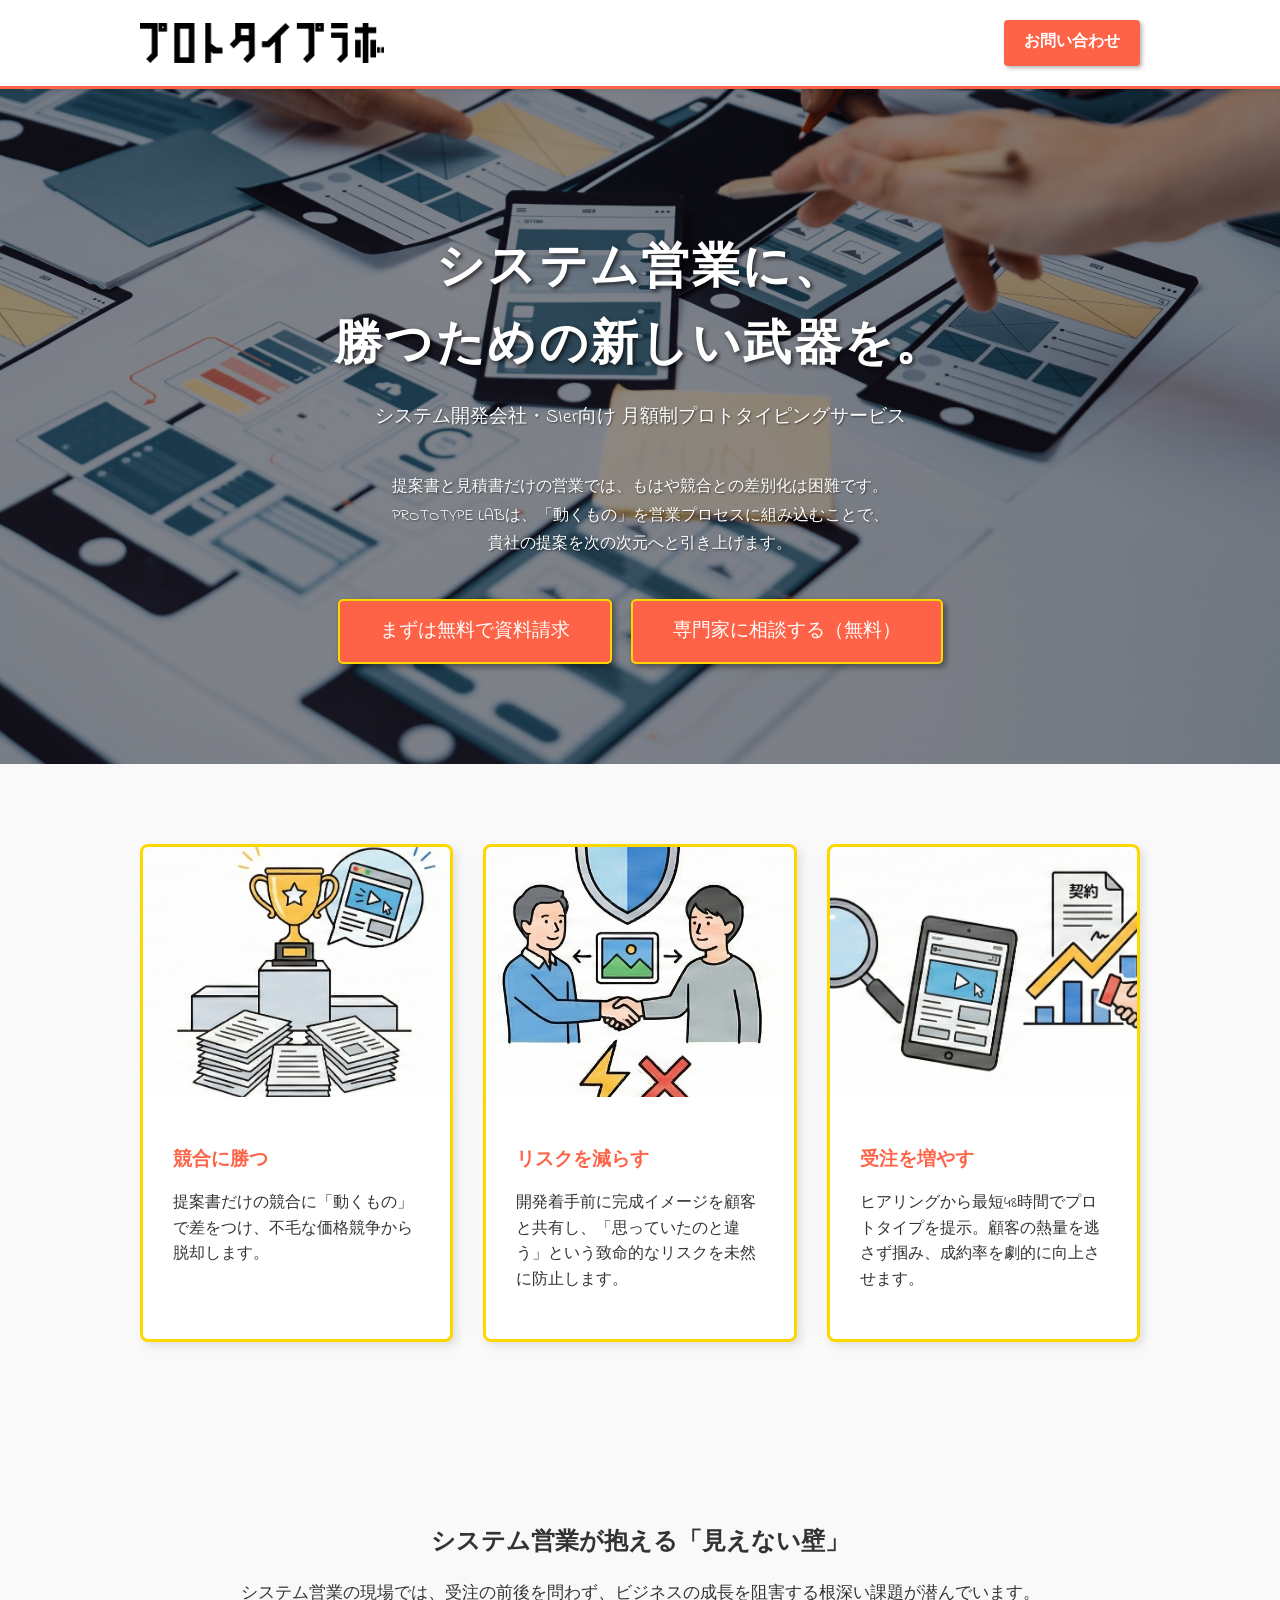
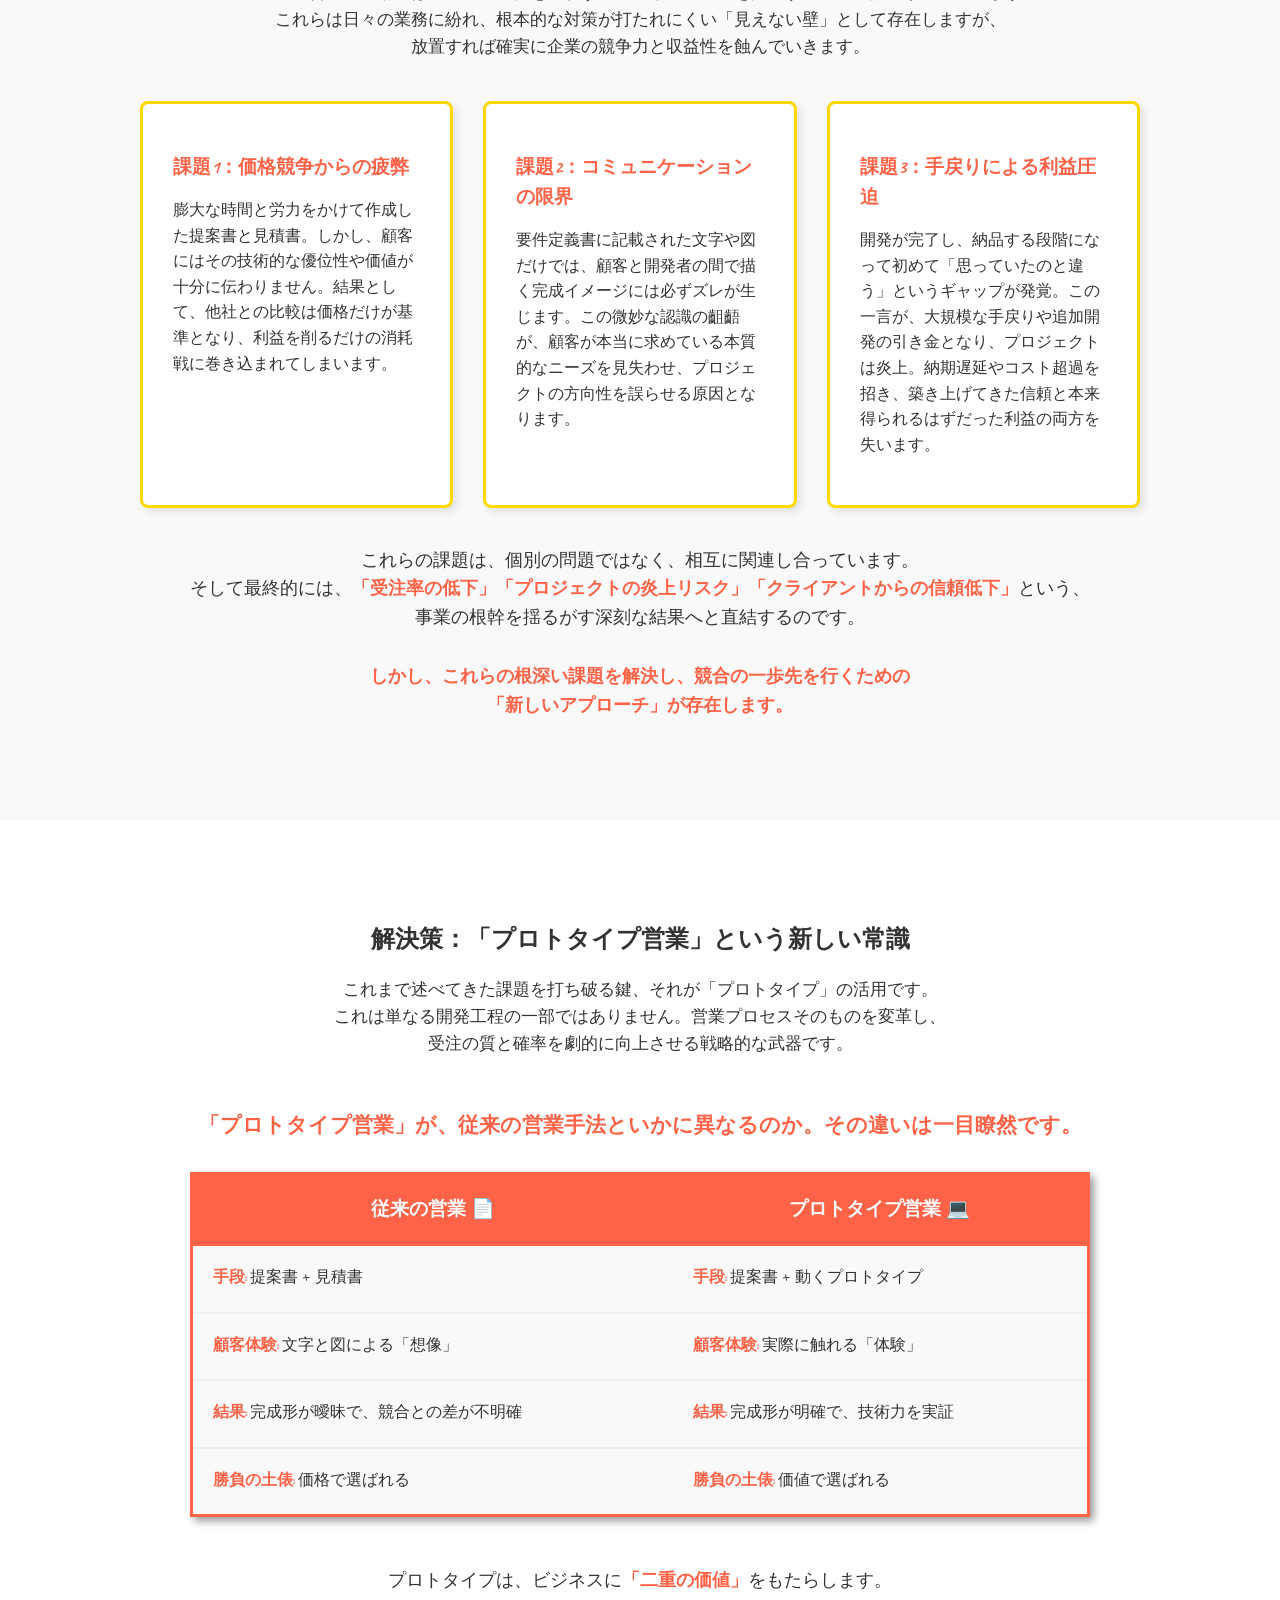
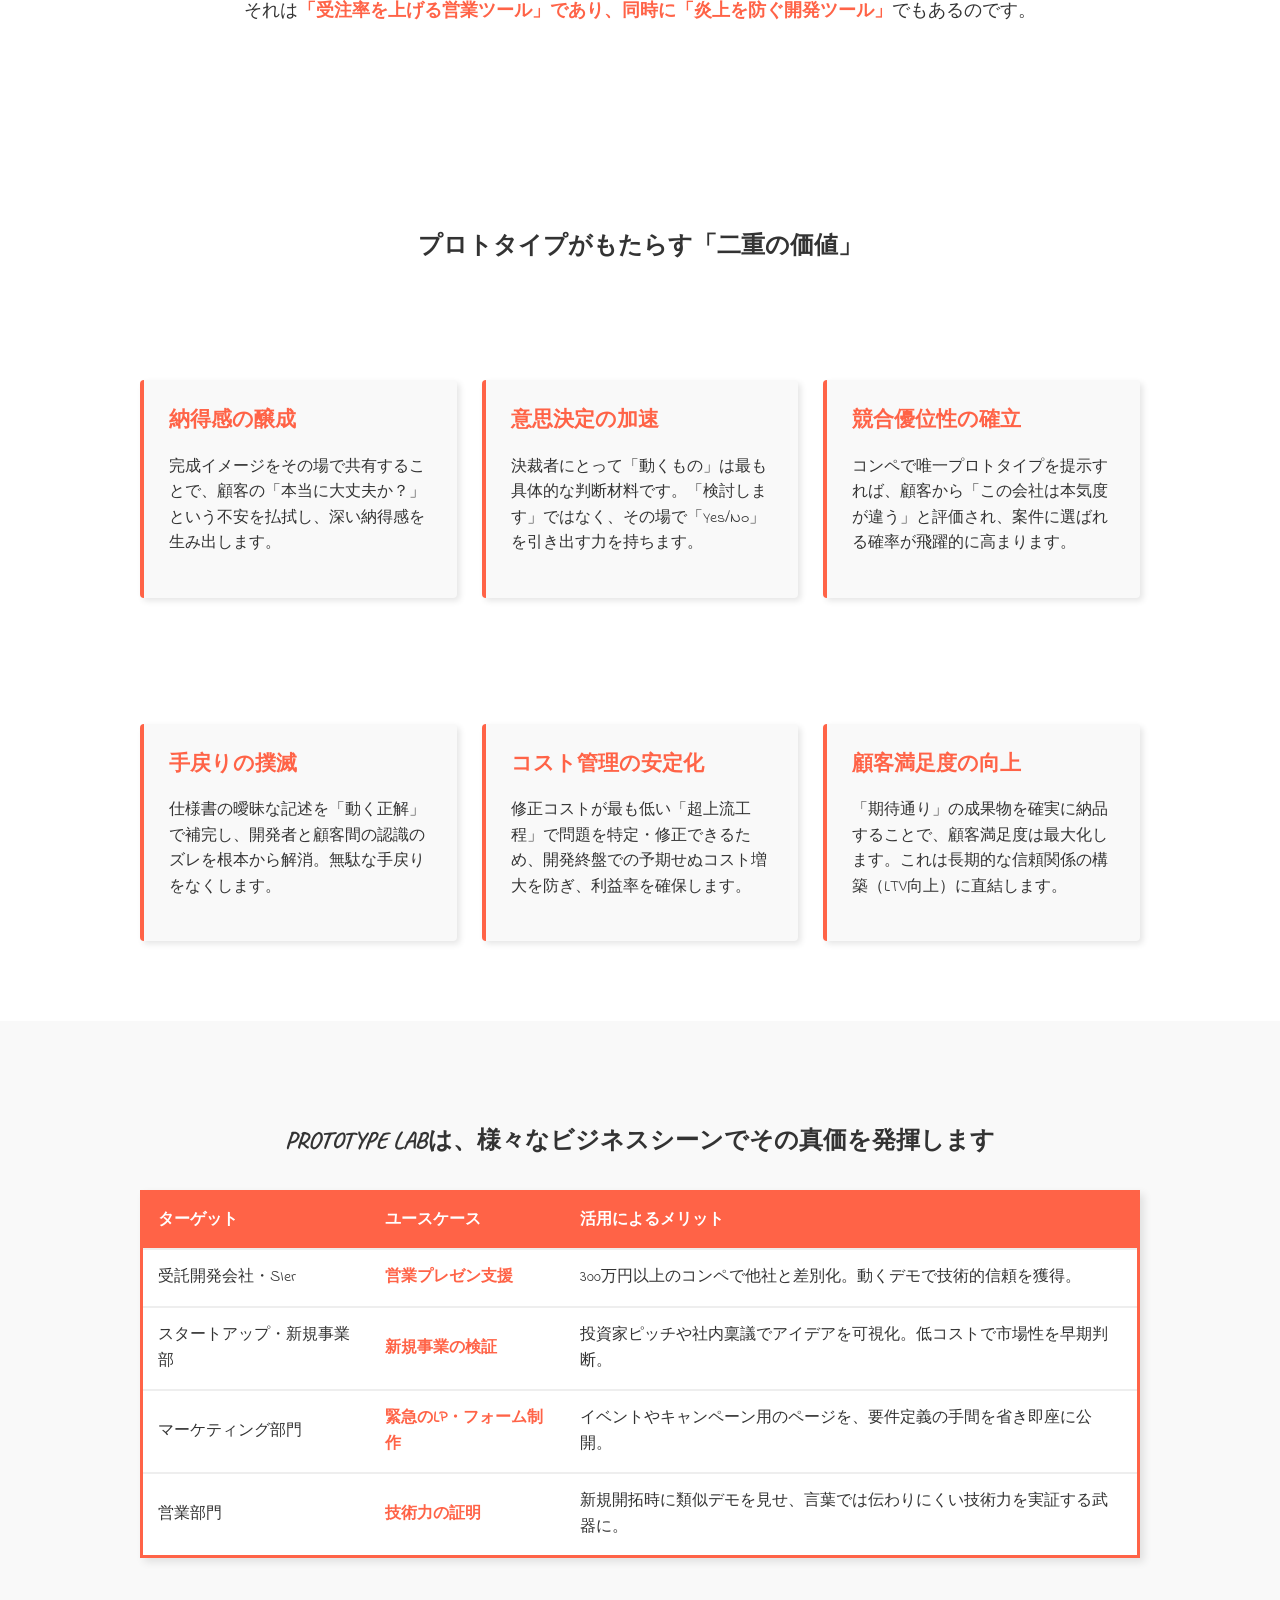
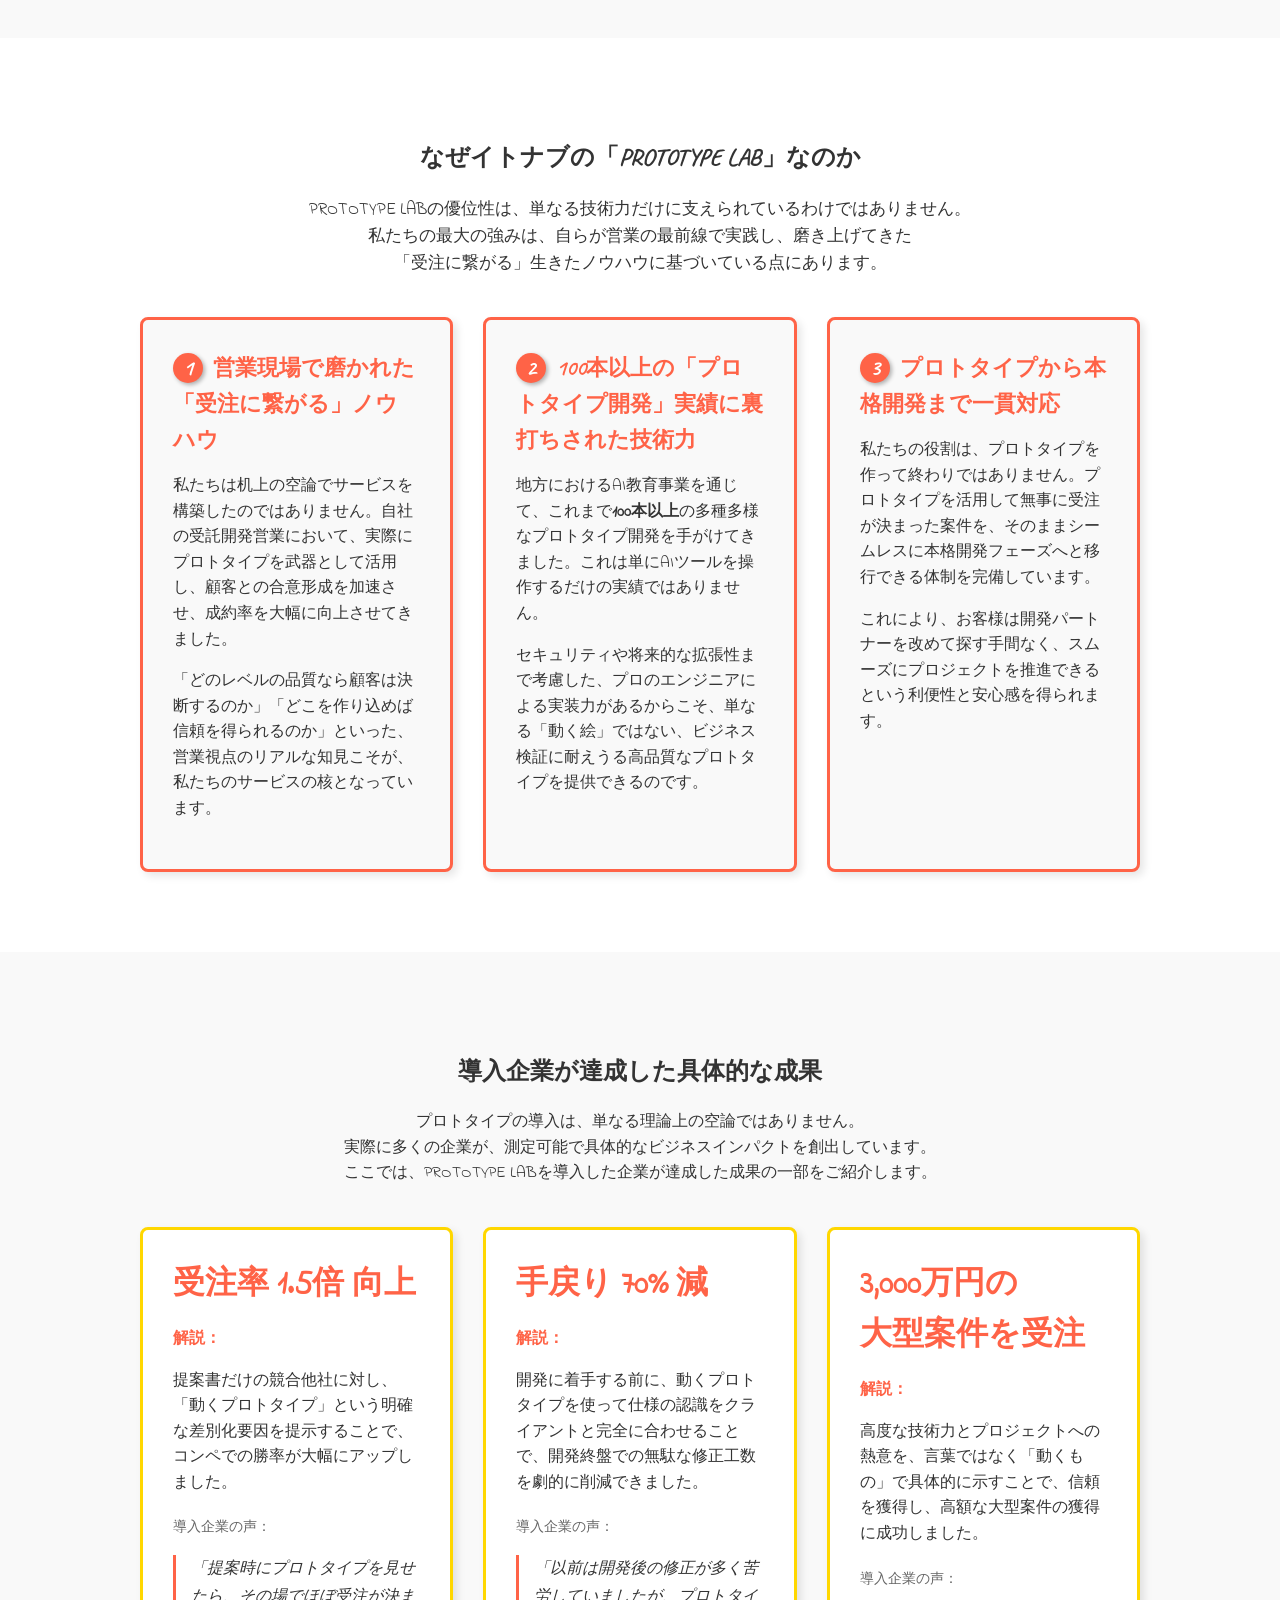
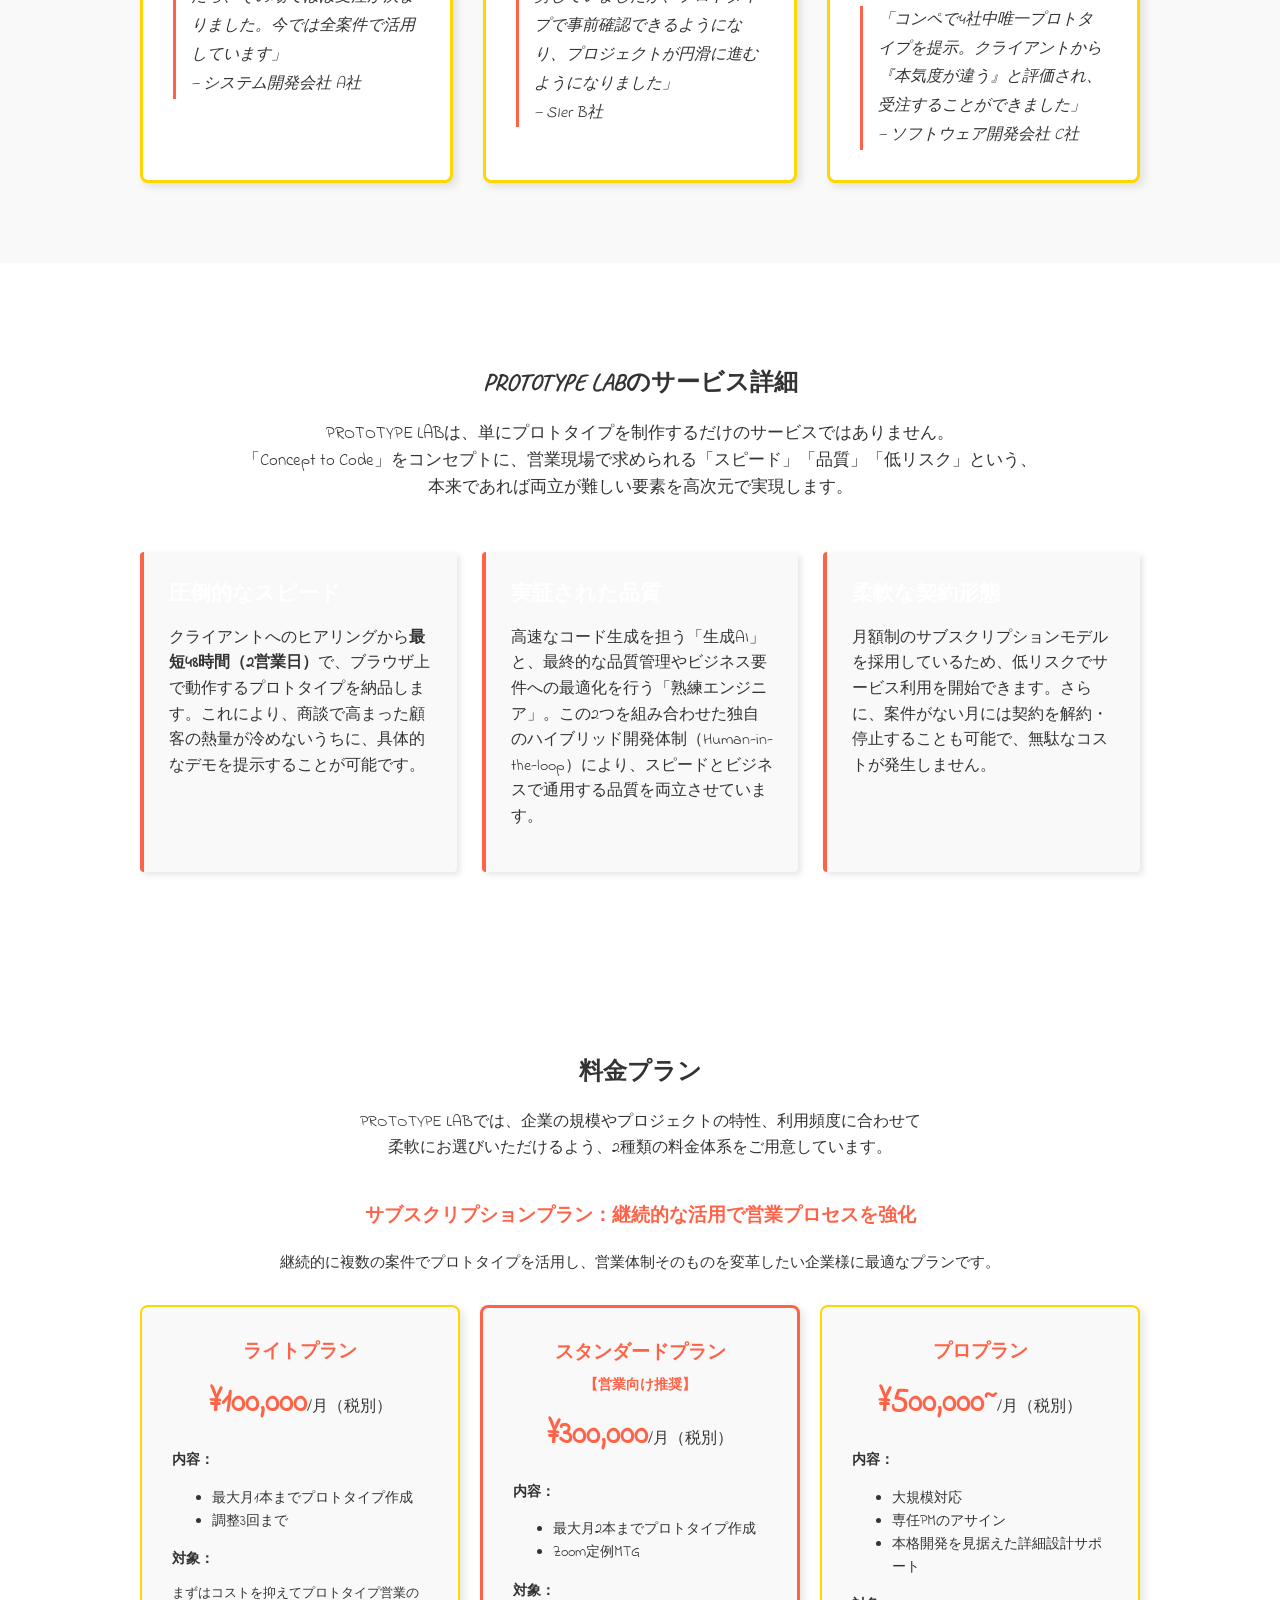
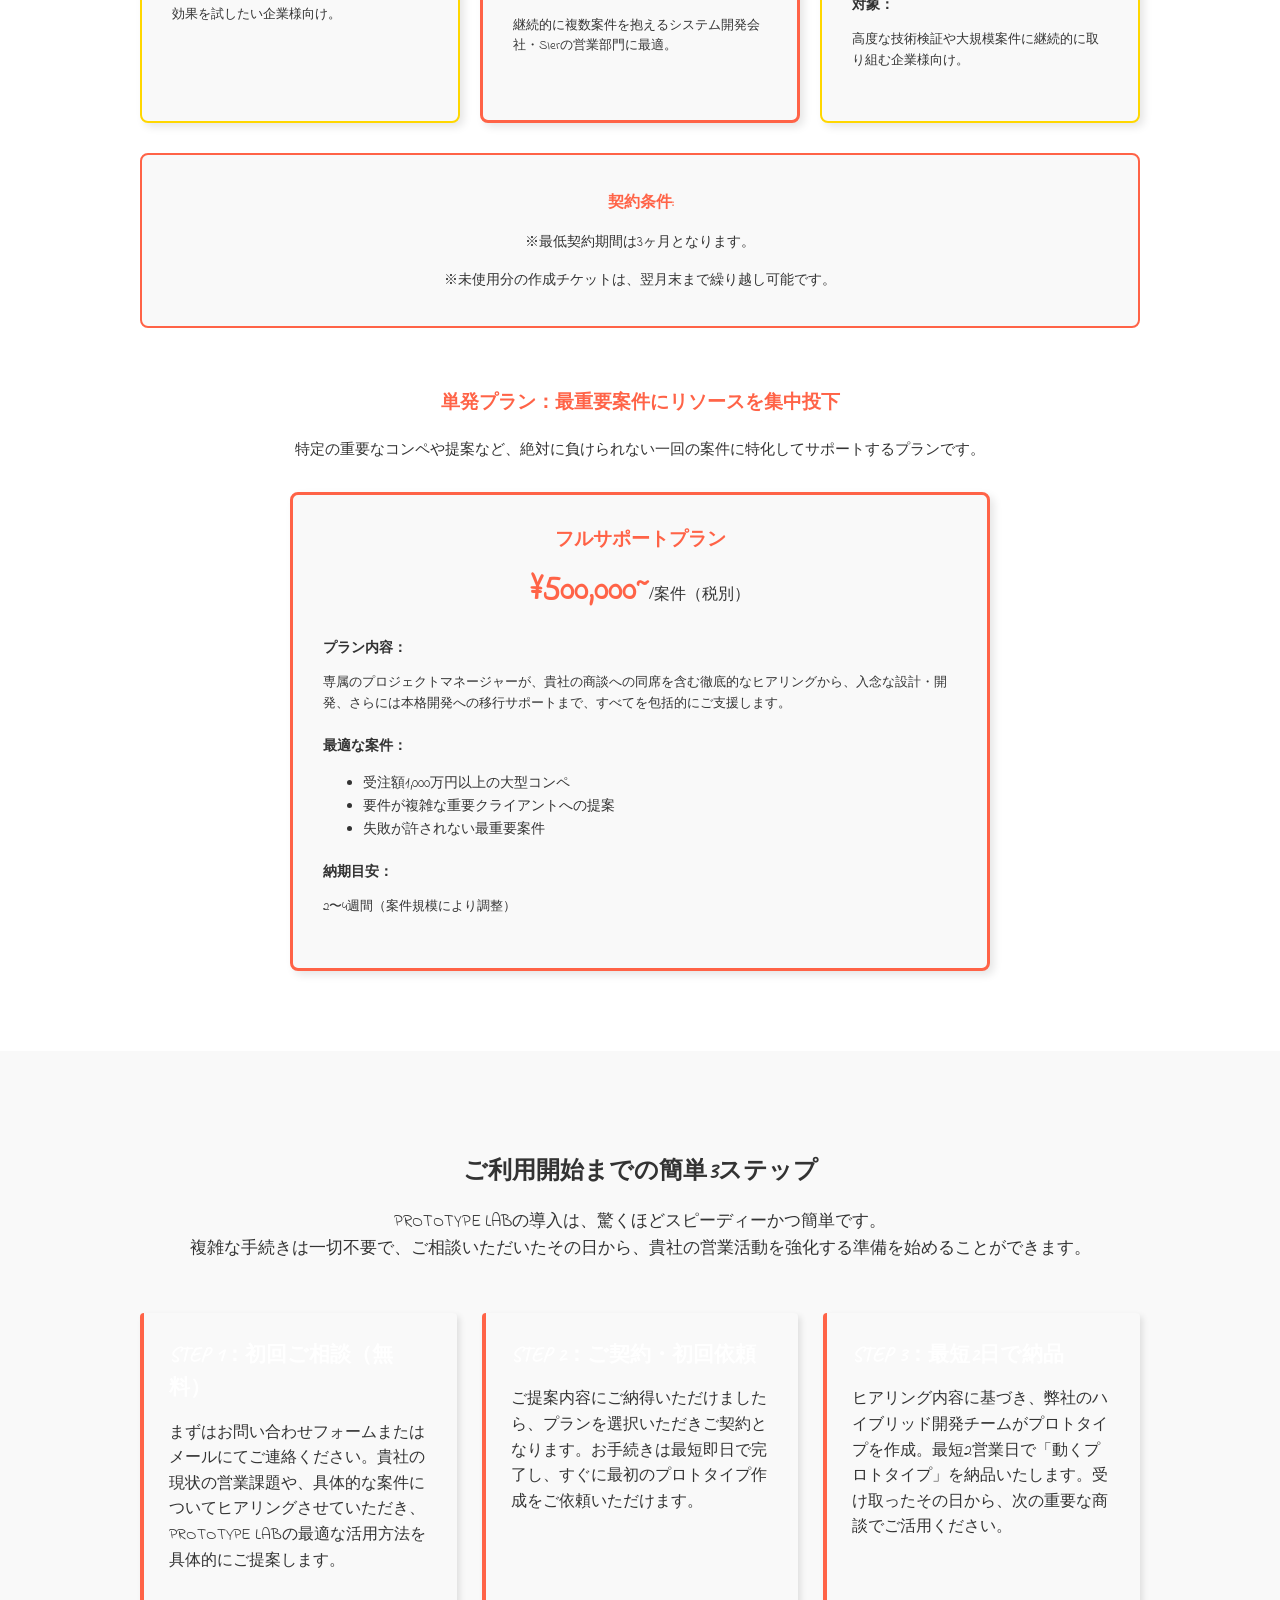
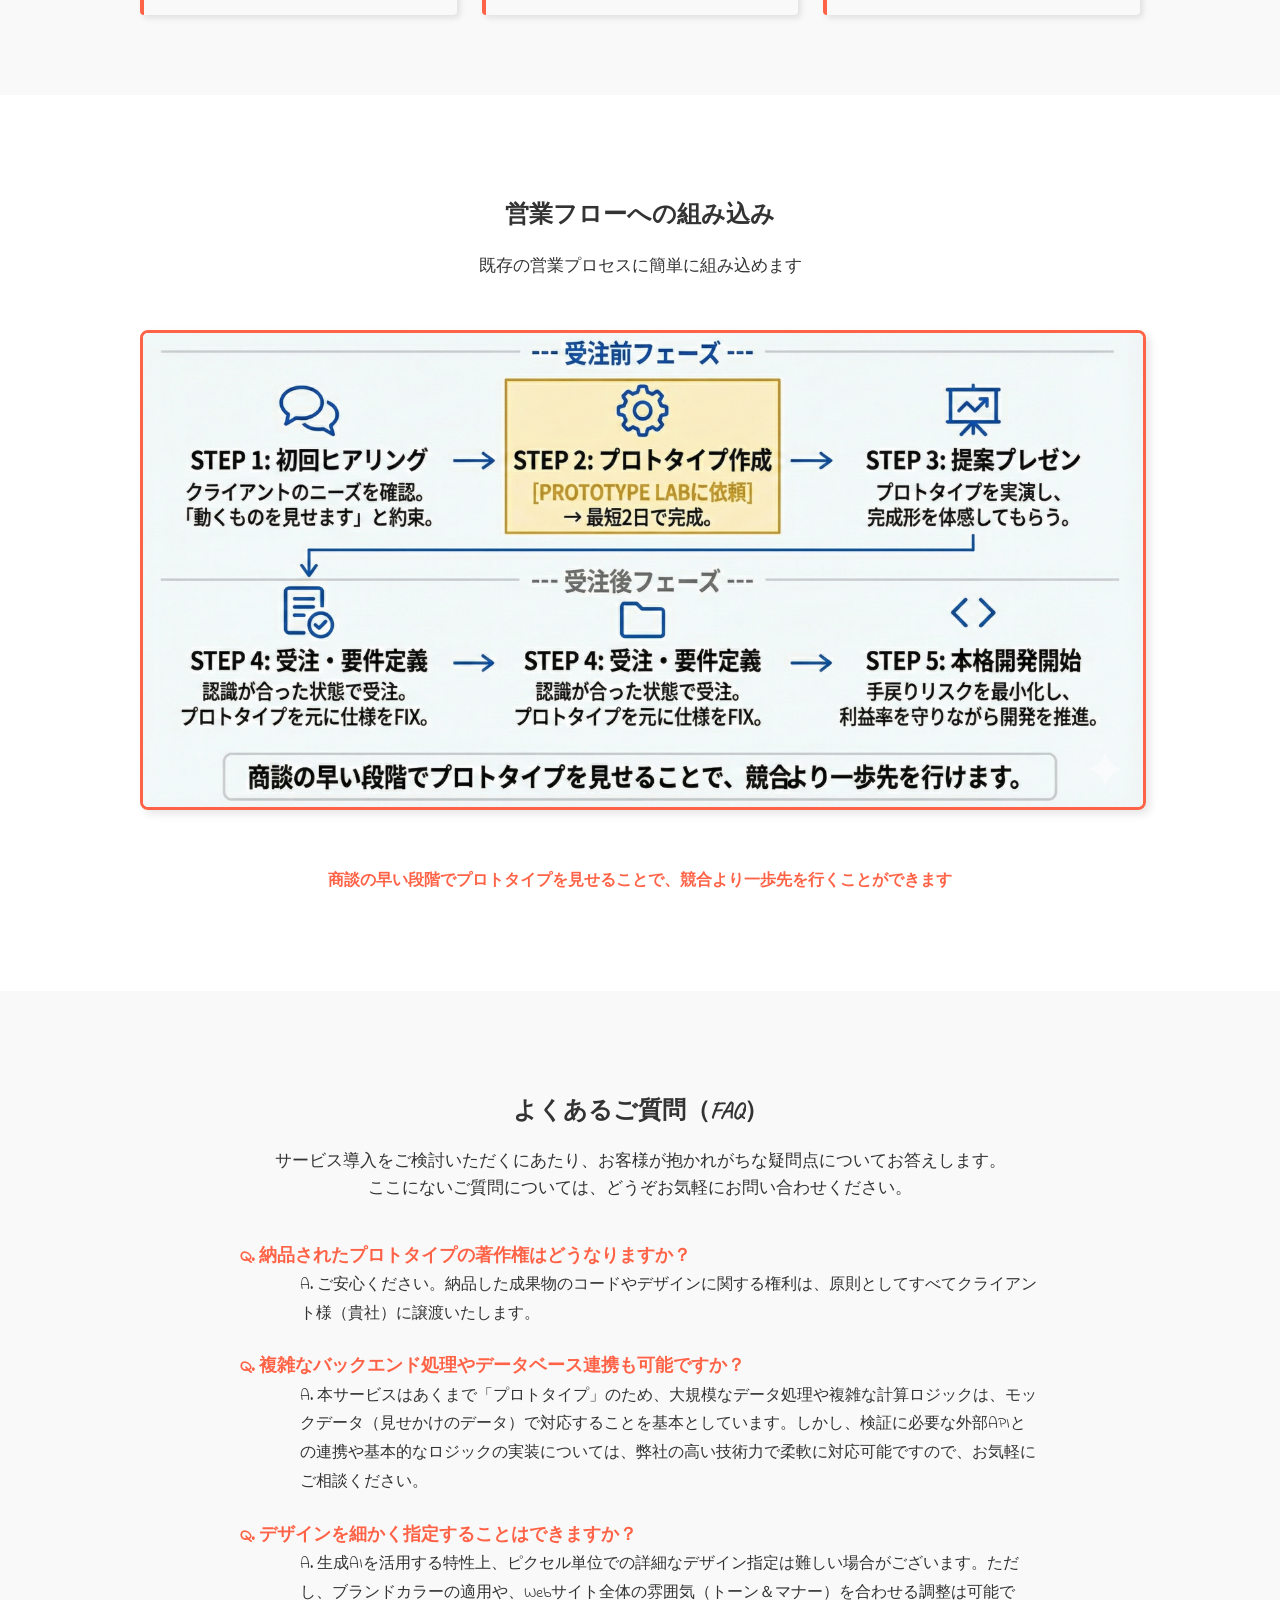
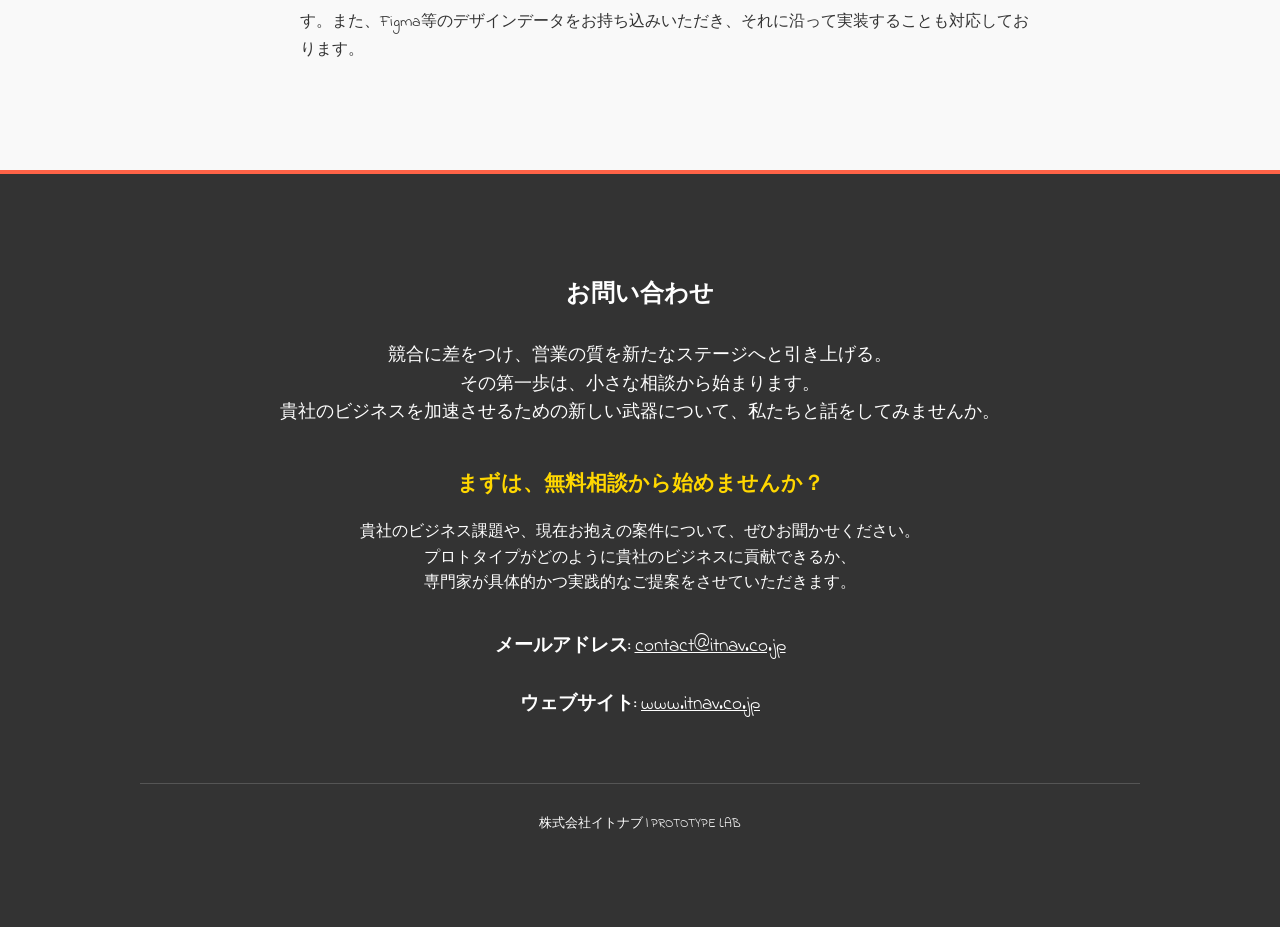
==== commit 9e3d29a5: "背景色を白に変更して視認性を向上 - 背景色を黒板風から白に変更 - 文字色をダークグレー(#333)に調整 - アクセントカラーは維持（トマト色: #FF6347） - テキストシャドウを削除または" ====
--- a/index.html
+++ b/index.html
@@ -10,12 +10,12 @@
     <style>
         /* 基本設定 */
         :root {
-            --primary-color: #2F4F4F; /* 黒板の色 Dark Slate Gray */
+            --primary-color: #FFFFFF; /* 白背景 */
             --accent-color: #FF6347; /* トマト色 */
             --accent-color-2: #FFD700; /* イエロー */
-            --bg-light: #3A5A5A; /* 少し明るい黒板色 */
-            --text-color: #FFFFFF; /* チョーク白 */
-            --chalk-white: #F5F5DC; /* クリーミーな白（チョークの色） */
+            --bg-light: #F9F9F9; /* 薄いグレー */
+            --text-color: #333333; /* ダークグレー */
+            --chalk-white: #333333; /* テキスト用ダークグレー */
         }
         body {
             font-family: "Indie Flower", "Helvetica Neue", Arial, "Hiragino Kaku Gothic ProN", "Hiragino Sans", Meiryo, cursive, sans-serif;
@@ -43,9 +43,9 @@
 
         /* ヘッダー */
         header {
-            background: var(--primary-color);
+            background: #FFFFFF;
             padding: 20px 0;
-            box-shadow: 0 2px 5px rgba(0,0,0,0.3);
+            box-shadow: 0 2px 5px rgba(0,0,0,0.1);
             border-bottom: 3px solid var(--accent-color);
             position: sticky;
             top: 0;
@@ -75,7 +75,7 @@
         }
         .nav-btn:hover {
             background: var(--accent-color-2);
-            color: var(--primary-color);
+            color: #333;
             transform: translateY(-2px);
         }
 
@@ -93,7 +93,7 @@
             left: 0;
             right: 0;
             bottom: 0;
-            background: rgba(47, 79, 79, 0.8);
+            background: rgba(0, 0, 0, 0.4);
             z-index: 1;
         }
         .hero .container {
@@ -104,14 +104,14 @@
             font-size: 3em;
             margin-bottom: 20px;
             letter-spacing: 0.05em;
-            color: var(--accent-color-2);
-            text-shadow: 2px 2px 4px rgba(0,0,0,0.5);
+            color: #FFFFFF;
+            text-shadow: 2px 2px 4px rgba(0,0,0,0.7);
         }
         .hero p {
             font-size: 1.2em;
             margin-bottom: 40px;
-            color: var(--chalk-white);
-            text-shadow: 1px 1px 2px rgba(0,0,0,0.3);
+            color: #FFFFFF;
+            text-shadow: 1px 1px 2px rgba(0,0,0,0.5);
         }
         .cta-button {
             display: inline-block;
@@ -126,7 +126,7 @@
         }
         .cta-button:hover {
             background: var(--accent-color-2);
-            color: var(--primary-color);
+            color: #333;
             transform: translateY(-3px);
             box-shadow: 5px 5px 10px rgba(0,0,0,0.5);
         }
@@ -152,32 +152,29 @@
             padding: 30px;
             border: 3px solid var(--accent-color-2);
             border-radius: 8px;
-            background: var(--primary-color);
-            box-shadow: 4px 4px 8px rgba(0,0,0,0.4);
+            background: #FFFFFF;
+            box-shadow: 4px 4px 8px rgba(0,0,0,0.1);
         }
         .feature-item h3 {
             color: var(--accent-color);
             margin-bottom: 15px;
-            text-shadow: 1px 1px 2px rgba(0,0,0,0.3);
         }
         .feature-item p {
-            color: var(--chalk-white);
+            color: #333;
         }
 
         /* コアバリュー */
         .core-values {
-            background: var(--primary-color);
+            background: #FFFFFF;
         }
         .core-values h2 {
-            color: var(--accent-color-2);
-            text-shadow: 2px 2px 3px rgba(0,0,0,0.3);
+            color: #333;
         }
         .core-values h3 {
             color: var(--accent-color);
-            text-shadow: 1px 1px 2px rgba(0,0,0,0.3);
         }
         .core-values p, .core-values h4 {
-            color: var(--chalk-white);
+            color: #333;
         }
         .value-grid {
             display: grid;
@@ -190,17 +187,16 @@
             background: var(--bg-light);
             border-left: 4px solid var(--accent-color);
             border-radius: 4px;
-            box-shadow: 3px 3px 6px rgba(0,0,0,0.3);
+            box-shadow: 3px 3px 6px rgba(0,0,0,0.1);
         }
         .value-item h3, .value-item h4 {
-            color: var(--accent-color-2);
+            color: var(--accent-color);
             margin-top: 0;
             margin-bottom: 12px;
             font-size: 1.3em;
-            text-shadow: 1px 1px 2px rgba(0,0,0,0.2);
         }
         .value-item p {
-            color: var(--chalk-white);
+            color: #333;
         }
 
         /* ユースケース */
@@ -208,47 +204,44 @@
             background: var(--bg-light);
         }
         .use-cases h2 {
-            color: var(--accent-color-2);
-            text-shadow: 2px 2px 3px rgba(0,0,0,0.3);
+            color: #333;
         }
         .use-case-table {
             width: 100%;
             border-collapse: collapse;
             margin-top: 30px;
-            background: var(--primary-color);
+            background: #FFFFFF;
             border: 3px solid var(--accent-color);
-            box-shadow: 4px 4px 8px rgba(0,0,0,0.4);
+            box-shadow: 4px 4px 8px rgba(0,0,0,0.1);
         }
         .use-case-table th,
         .use-case-table td {
             padding: 15px;
             text-align: left;
-            border-bottom: 2px solid var(--accent-color-2);
-            color: var(--chalk-white);
+            border-bottom: 2px solid #eee;
+            color: #333;
         }
         .use-case-table th {
             background: var(--accent-color);
             color: #fff;
             font-weight: bold;
-            text-shadow: 1px 1px 2px rgba(0,0,0,0.3);
         }
         .use-case-table tr:hover {
             background: var(--bg-light);
         }
         .use-case-table strong {
-            color: var(--accent-color-2);
+            color: var(--accent-color);
         }
 
         /* 強み */
         .strengths {
-            background: var(--primary-color);
+            background: #FFFFFF;
         }
         .strengths h2 {
-            color: var(--accent-color-2);
-            text-shadow: 2px 2px 3px rgba(0,0,0,0.3);
+            color: #333;
         }
         .strengths > .container > p {
-            color: var(--chalk-white);
+            color: #333;
         }
         .strength-grid {
             display: grid;
@@ -261,17 +254,16 @@
             border: 3px solid var(--accent-color);
             border-radius: 8px;
             background: var(--bg-light);
-            box-shadow: 4px 4px 8px rgba(0,0,0,0.4);
+            box-shadow: 4px 4px 8px rgba(0,0,0,0.1);
         }
         .strength-item h3 {
-            color: var(--accent-color-2);
+            color: var(--accent-color);
             margin-top: 0;
             margin-bottom: 15px;
             font-size: 1.4em;
-            text-shadow: 1px 1px 2px rgba(0,0,0,0.3);
         }
         .strength-item p {
-            color: var(--chalk-white);
+            color: #333;
         }
         .strength-item .number {
             display: inline-block;
@@ -291,11 +283,10 @@
             background: var(--bg-light);
         }
         .case-studies h2 {
-            color: var(--accent-color-2);
-            text-shadow: 2px 2px 3px rgba(0,0,0,0.3);
+            color: #333;
         }
         .case-studies > .container > p {
-            color: var(--chalk-white);
+            color: #333;
         }
         .case-grid {
             display: grid;
@@ -304,50 +295,48 @@
             margin-top: 40px;
         }
         .case-item {
-            background: var(--primary-color);
+            background: #FFFFFF;
             padding: 30px;
             border-radius: 8px;
-            box-shadow: 4px 4px 8px rgba(0,0,0,0.4);
+            box-shadow: 4px 4px 8px rgba(0,0,0,0.1);
             border-top: 4px solid var(--accent-color);
             border: 3px solid var(--accent-color-2);
         }
         .case-item p {
-            color: var(--chalk-white);
+            color: #333;
         }
         .case-item strong {
-            color: var(--accent-color-2);
+            color: var(--accent-color);
         }
         .case-result {
             font-size: 2em;
             font-weight: bold;
             color: var(--accent-color);
             margin-bottom: 15px;
-            text-shadow: 2px 2px 3px rgba(0,0,0,0.3);
         }
         .case-company {
             font-size: 0.9em;
-            color: var(--chalk-white);
+            color: #666;
             margin-bottom: 15px;
         }
         .case-quote {
             font-style: italic;
             line-height: 1.8;
-            color: var(--chalk-white);
-            border-left: 3px solid var(--accent-color-2);
+            color: #333;
+            border-left: 3px solid var(--accent-color);
             padding-left: 15px;
             margin-top: 15px;
         }
 
         /* 料金プラン */
         .pricing {
-            background: var(--primary-color);
+            background: #FFFFFF;
         }
         .pricing h2, .pricing h3 {
-            color: var(--accent-color-2);
-            text-shadow: 2px 2px 3px rgba(0,0,0,0.3);
+            color: #333;
         }
         .pricing > .container > p {
-            color: var(--chalk-white);
+            color: #333;
         }
         .pricing-grid {
             display: grid;
@@ -358,41 +347,39 @@
             background: var(--bg-light);
             padding: 30px;
             border-radius: 8px;
-            box-shadow: 4px 4px 8px rgba(0,0,0,0.4);
+            box-shadow: 4px 4px 8px rgba(0,0,0,0.1);
             text-align: center;
             border: 2px solid var(--accent-color-2);
         }
-        .plan-name { font-weight: bold; font-size: 1.2em; display: block; margin-bottom: 10px; color: var(--accent-color-2); text-shadow: 1px 1px 2px rgba(0,0,0,0.2);}
-        .price { font-size: 2em; font-weight: bold; color: var(--accent-color); text-shadow: 2px 2px 3px rgba(0,0,0,0.3); }
-        .price span { font-size: 0.5em; font-weight: normal; color: var(--chalk-white); }
-        .plan-desc { margin: 20px 0; font-size: 0.9em; text-align: left; color: var(--chalk-white); }
-        .plan-desc p { color: var(--chalk-white); }
-        .plan-desc ul li { color: var(--chalk-white); }
-        .note { font-size: 0.8em; color: var(--chalk-white); margin-top: 10px; }
+        .plan-name { font-weight: bold; font-size: 1.2em; display: block; margin-bottom: 10px; color: var(--accent-color);}
+        .price { font-size: 2em; font-weight: bold; color: var(--accent-color); }
+        .price span { font-size: 0.5em; font-weight: normal; color: #333; }
+        .plan-desc { margin: 20px 0; font-size: 0.9em; text-align: left; color: #333; }
+        .plan-desc p { color: #333; }
+        .plan-desc ul li { color: #333; }
+        .note { font-size: 0.8em; color: #666; margin-top: 10px; }
 
         /* お問い合わせ */
         .contact {
             text-align: center;
-            background: var(--bg-light);
+            background: #333;
             color: #fff;
             border-top: 4px solid var(--accent-color);
         }
         .contact h2 {
             margin-bottom: 30px;
+            color: #fff;
+        }
+        .contact h3 {
             color: var(--accent-color-2);
-            text-shadow: 2px 2px 3px rgba(0,0,0,0.3);
-        }
-        .contact h3 {
-            color: var(--accent-color);
-            text-shadow: 1px 1px 2px rgba(0,0,0,0.3);
         }
         .contact p {
-            color: var(--chalk-white);
+            color: #fff;
         }
         .contact-info {
             font-size: 1.2em;
             line-height: 2;
-            color: var(--chalk-white);
+            color: #fff;
         }
         .contact-info a {
             color: var(--accent-color-2);
@@ -400,7 +387,7 @@
         .footer-note {
             margin-top: 50px;
             font-size: 0.8em;
-            color: var(--chalk-white);
+            color: #aaa;
         }
     </style>
 </head>
@@ -453,8 +440,8 @@
     <!-- システム営業が抱える課題 -->
     <section class="problems" style="background: var(--bg-light); padding: 80px 0;">
         <div class="container">
-            <h2 style="text-align: center; margin-bottom: 20px; color: var(--accent-color-2); text-shadow: 2px 2px 3px rgba(0,0,0,0.3);">システム営業が抱える「見えない壁」</h2>
-            <p style="text-align: center; margin-bottom: 40px; font-size: 1.05em; color: var(--chalk-white);">システム営業の現場では、受注の前後を問わず、ビジネスの成長を阻害する根深い課題が潜んでいます。<br>これらは日々の業務に紛れ、根本的な対策が打たれにくい「見えない壁」として存在しますが、<br>放置すれば確実に企業の競争力と収益性を蝕んでいきます。</p>
+            <h2 style="text-align: center; margin-bottom: 20px; color: #333;">システム営業が抱える「見えない壁」</h2>
+            <p style="text-align: center; margin-bottom: 40px; font-size: 1.05em; color: #333;">システム営業の現場では、受注の前後を問わず、ビジネスの成長を阻害する根深い課題が潜んでいます。<br>これらは日々の業務に紛れ、根本的な対策が打たれにくい「見えない壁」として存在しますが、<br>放置すれば確実に企業の競争力と収益性を蝕んでいきます。</p>
             <div class="feature-grid">
                     <div class="feature-item">
                         <h3>課題1：価格競争からの疲弊</h3>
@@ -469,63 +456,63 @@
                         <p>開発が完了し、納品する段階になって初めて「思っていたのと違う」というギャップが発覚。この一言が、大規模な手戻りや追加開発の引き金となり、プロジェクトは炎上。納期遅延やコスト超過を招き、築き上げてきた信頼と本来得られるはずだった利益の両方を失います。</p>
                     </div>
             </div>
-            <p style="text-align: center; margin-top: 40px; font-size: 1.1em; color: var(--chalk-white);">これらの課題は、個別の問題ではなく、相互に関連し合っています。<br>そして最終的には、<strong style="color: var(--accent-color);">「受注率の低下」「プロジェクトの炎上リスク」「クライアントからの信頼低下」</strong>という、<br>事業の根幹を揺るがす深刻な結果へと直結するのです。</p>
-            <p style="text-align: center; margin-top: 30px; font-size: 1.15em; font-weight: bold; color: var(--accent-color-2); text-shadow: 1px 1px 2px rgba(0,0,0,0.3);">しかし、これらの根深い課題を解決し、競合の一歩先を行くための<br>「新しいアプローチ」が存在します。</p>
+            <p style="text-align: center; margin-top: 40px; font-size: 1.1em; color: #333;">これらの課題は、個別の問題ではなく、相互に関連し合っています。<br>そして最終的には、<strong style="color: var(--accent-color);">「受注率の低下」「プロジェクトの炎上リスク」「クライアントからの信頼低下」</strong>という、<br>事業の根幹を揺るがす深刻な結果へと直結するのです。</p>
+            <p style="text-align: center; margin-top: 30px; font-size: 1.15em; font-weight: bold; color: var(--accent-color);">しかし、これらの根深い課題を解決し、競合の一歩先を行くための<br>「新しいアプローチ」が存在します。</p>
         </div>
     </section>
 
     <!-- プロトタイプ営業の比較 -->
     <section style="background: var(--primary-color); padding: 80px 0;">
         <div class="container">
-            <h2 style="text-align: center; margin-bottom: 20px; color: var(--accent-color-2); text-shadow: 2px 2px 3px rgba(0,0,0,0.3);">解決策：「プロトタイプ営業」という新しい常識</h2>
-            <p style="text-align: center; margin-bottom: 50px; font-size: 1.05em; color: var(--chalk-white);">これまで述べてきた課題を打ち破る鍵、それが「プロトタイプ」の活用です。<br>これは単なる開発工程の一部ではありません。営業プロセスそのものを変革し、<br>受注の質と確率を劇的に向上させる戦略的な武器です。</p>
-
-            <h3 style="text-align: center; margin-bottom: 30px; font-size: 1.3em; color: var(--accent-color); text-shadow: 1px 1px 2px rgba(0,0,0,0.3);">「プロトタイプ営業」が、従来の営業手法といかに異なるのか。その違いは一目瞭然です。</h3>
+            <h2 style="text-align: center; margin-bottom: 20px; color: #333;">解決策：「プロトタイプ営業」という新しい常識</h2>
+            <p style="text-align: center; margin-bottom: 50px; font-size: 1.05em; color: #333;">これまで述べてきた課題を打ち破る鍵、それが「プロトタイプ」の活用です。<br>これは単なる開発工程の一部ではありません。営業プロセスそのものを変革し、<br>受注の質と確率を劇的に向上させる戦略的な武器です。</p>
+
+            <h3 style="text-align: center; margin-bottom: 30px; font-size: 1.3em; color: var(--accent-color);">「プロトタイプ営業」が、従来の営業手法といかに異なるのか。その違いは一目瞭然です。</h3>
 
             <table style="width: 100%; max-width: 900px; margin: 0 auto 50px; border-collapse: collapse; background: var(--bg-light); box-shadow: 4px 4px 8px rgba(0,0,0,0.4); border: 3px solid var(--accent-color);">
                 <thead>
                     <tr style="background: var(--accent-color); color: #fff;">
-                        <th style="padding: 20px; text-align: center; font-size: 1.2em; text-shadow: 1px 1px 2px rgba(0,0,0,0.3);">従来の営業 📄</th>
-                        <th style="padding: 20px; text-align: center; font-size: 1.2em; text-shadow: 1px 1px 2px rgba(0,0,0,0.3);">プロトタイプ営業 💻</th>
+                        <th style="padding: 20px; text-align: center; font-size: 1.2em;">従来の営業 📄</th>
+                        <th style="padding: 20px; text-align: center; font-size: 1.2em;">プロトタイプ営業 💻</th>
                     </tr>
                 </thead>
                 <tbody>
                     <tr>
-                        <td style="padding: 20px; border-bottom: 2px solid var(--accent-color-2); vertical-align: top; color: var(--chalk-white);">
-                            <strong style="color: var(--accent-color-2);">手段:</strong> 提案書 + 見積書
+                        <td style="padding: 20px; border-bottom: 2px solid #eee; vertical-align: top; color: #333;">
+                            <strong style="color: var(--accent-color);">手段:</strong> 提案書 + 見積書
                         </td>
-                        <td style="padding: 20px; border-bottom: 2px solid var(--accent-color-2); background: var(--primary-color); vertical-align: top; color: var(--chalk-white);">
-                            <strong style="color: var(--accent-color-2);">手段:</strong> 提案書 + 動くプロトタイプ
+                        <td style="padding: 20px; border-bottom: 2px solid #eee; background: #F9F9F9; vertical-align: top; color: #333;">
+                            <strong style="color: var(--accent-color);">手段:</strong> 提案書 + 動くプロトタイプ
                         </td>
                     </tr>
                     <tr>
-                        <td style="padding: 20px; border-bottom: 2px solid var(--accent-color-2); vertical-align: top; color: var(--chalk-white);">
-                            <strong style="color: var(--accent-color-2);">顧客体験:</strong> 文字と図による「想像」
+                        <td style="padding: 20px; border-bottom: 2px solid #eee; vertical-align: top; color: #333;">
+                            <strong style="color: var(--accent-color);">顧客体験:</strong> 文字と図による「想像」
                         </td>
-                        <td style="padding: 20px; border-bottom: 2px solid var(--accent-color-2); background: var(--primary-color); vertical-align: top; color: var(--chalk-white);">
-                            <strong style="color: var(--accent-color-2);">顧客体験:</strong> 実際に触れる「体験」
+                        <td style="padding: 20px; border-bottom: 2px solid #eee; background: #F9F9F9; vertical-align: top; color: #333;">
+                            <strong style="color: var(--accent-color);">顧客体験:</strong> 実際に触れる「体験」
                         </td>
                     </tr>
                     <tr>
-                        <td style="padding: 20px; border-bottom: 2px solid var(--accent-color-2); vertical-align: top; color: var(--chalk-white);">
-                            <strong style="color: var(--accent-color-2);">結果:</strong> 完成形が曖昧で、競合との差が不明確
+                        <td style="padding: 20px; border-bottom: 2px solid #eee; vertical-align: top; color: #333;">
+                            <strong style="color: var(--accent-color);">結果:</strong> 完成形が曖昧で、競合との差が不明確
                         </td>
-                        <td style="padding: 20px; border-bottom: 2px solid var(--accent-color-2); background: var(--primary-color); vertical-align: top; color: var(--chalk-white);">
-                            <strong style="color: var(--accent-color-2);">結果:</strong> 完成形が明確で、技術力を実証
+                        <td style="padding: 20px; border-bottom: 2px solid #eee; background: #F9F9F9; vertical-align: top; color: #333;">
+                            <strong style="color: var(--accent-color);">結果:</strong> 完成形が明確で、技術力を実証
                         </td>
                     </tr>
                     <tr>
-                        <td style="padding: 20px; vertical-align: top; color: var(--chalk-white);">
-                            <strong style="color: var(--accent-color-2);">勝負の土俵:</strong> 価格で選ばれる
+                        <td style="padding: 20px; vertical-align: top; color: #333;">
+                            <strong style="color: var(--accent-color);">勝負の土俵:</strong> 価格で選ばれる
                         </td>
-                        <td style="padding: 20px; background: var(--primary-color); vertical-align: top; color: var(--chalk-white);">
-                            <strong style="color: var(--accent-color-2);">勝負の土俵:</strong> 価値で選ばれる
+                        <td style="padding: 20px; background: #F9F9F9; vertical-align: top; color: #333;">
+                            <strong style="color: var(--accent-color);">勝負の土俵:</strong> 価値で選ばれる
                         </td>
                     </tr>
                 </tbody>
             </table>
 
-            <p style="text-align: center; font-size: 1.15em; margin-bottom: 20px; color: var(--chalk-white);">プロトタイプは、ビジネスに<strong style="color: var(--accent-color-2);">「二重の価値」</strong>をもたらします。<br>それは<strong style="color: var(--accent-color);">「受注率を上げる営業ツール」であり、同時に「炎上を防ぐ開発ツール」</strong>でもあるのです。</p>
+            <p style="text-align: center; font-size: 1.15em; margin-bottom: 20px; color: #333;">プロトタイプは、ビジネスに<strong style="color: var(--accent-color);">「二重の価値」</strong>をもたらします。<br>それは<strong style="color: var(--accent-color);">「受注率を上げる営業ツール」であり、同時に「炎上を防ぐ開発ツール」</strong>でもあるのです。</p>
         </div>
     </section>
 
@@ -678,8 +665,8 @@
     <!-- サービス詳細 -->
     <section style="background: var(--primary-color); padding: 80px 0;">
         <div class="container">
-            <h2 style="text-align: center; margin-bottom: 20px; color: var(--accent-color-2); text-shadow: 2px 2px 3px rgba(0,0,0,0.3);">PROTOTYPE LABのサービス詳細</h2>
-            <p style="text-align: center; margin-bottom: 50px; font-size: 1.05em; color: var(--chalk-white);">PROTOTYPE LABは、単にプロトタイプを制作するだけのサービスではありません。<br>「Concept to Code」をコンセプトに、営業現場で求められる「スピード」「品質」「低リスク」という、<br>本来であれば両立が難しい要素を高次元で実現します。</p>
+            <h2 style="text-align: center; margin-bottom: 20px; color: #333;">PROTOTYPE LABのサービス詳細</h2>
+            <p style="text-align: center; margin-bottom: 50px; font-size: 1.05em; color: #333;">PROTOTYPE LABは、単にプロトタイプを制作するだけのサービスではありません。<br>「Concept to Code」をコンセプトに、営業現場で求められる「スピード」「品質」「低リスク」という、<br>本来であれば両立が難しい要素を高次元で実現します。</p>
 
             <div class="value-grid">
                 <div class="value-item">
@@ -702,10 +689,10 @@
     <section class="pricing">
         <div class="container">
             <h2 style="text-align: center; margin-bottom: 20px;">料金プラン</h2>
-            <p style="text-align: center; margin-bottom: 40px; color: var(--chalk-white);">PROTOTYPE LABでは、企業の規模やプロジェクトの特性、利用頻度に合わせて<br>柔軟にお選びいただけるよう、2種類の料金体系をご用意しています。</p>
-
-            <h3 style="text-align: center; margin-bottom: 20px; color: var(--accent-color); text-shadow: 1px 1px 2px rgba(0,0,0,0.3);">サブスクリプションプラン：継続的な活用で営業プロセスを強化</h3>
-            <p style="text-align: center; margin-bottom: 30px; font-size: 0.95em; color: var(--chalk-white);">継続的に複数の案件でプロトタイプを活用し、営業体制そのものを変革したい企業様に最適なプランです。</p>
+            <p style="text-align: center; margin-bottom: 40px; color: #333;">PROTOTYPE LABでは、企業の規模やプロジェクトの特性、利用頻度に合わせて<br>柔軟にお選びいただけるよう、2種類の料金体系をご用意しています。</p>
+
+            <h3 style="text-align: center; margin-bottom: 20px; color: var(--accent-color);">サブスクリプションプラン：継続的な活用で営業プロセスを強化</h3>
+            <p style="text-align: center; margin-bottom: 30px; font-size: 0.95em; color: #333;">継続的に複数の案件でプロトタイプを活用し、営業体制そのものを変革したい企業様に最適なプランです。</p>
             <div class="pricing-grid">
                 <!-- ライトプラン -->
                 <div class="plan-card">
@@ -723,7 +710,7 @@
                 </div>
                 <!-- スタンダードプラン -->
                 <div class="plan-card" style="border: 3px solid var(--accent-color);">
-                    <span class="plan-name">スタンダードプラン<br><span style="font-size: 0.75em; color: var(--accent-color-2);">【営業向け推奨】</span></span>
+                    <span class="plan-name">スタンダードプラン<br><span style="font-size: 0.75em; color: var(--accent-color);">【営業向け推奨】</span></span>
                     <div class="price">¥300,000<span>/月（税別）</span></div>
                     <div class="plan-desc">
                         <p style="font-weight: bold; margin-bottom: 10px;">内容：</p>
@@ -751,15 +738,15 @@
                     </div>
                 </div>
             </div>
-            <div style="text-align: center; margin-top: 30px; padding: 20px; background: var(--bg-light); border-radius: 8px; border: 2px solid var(--accent-color-2);">
-                <p style="font-weight: bold; margin-bottom: 10px; color: var(--accent-color-2);">契約条件:</p>
-                <p style="font-size: 0.9em; color: var(--chalk-white);">※最低契約期間は3ヶ月となります。</p>
-                <p style="font-size: 0.9em; color: var(--chalk-white);">※未使用分の作成チケットは、翌月末まで繰り越し可能です。</p>
+            <div style="text-align: center; margin-top: 30px; padding: 20px; background: var(--bg-light); border-radius: 8px; border: 2px solid var(--accent-color);">
+                <p style="font-weight: bold; margin-bottom: 10px; color: var(--accent-color);">契約条件:</p>
+                <p style="font-size: 0.9em; color: #333;">※最低契約期間は3ヶ月となります。</p>
+                <p style="font-size: 0.9em; color: #333;">※未使用分の作成チケットは、翌月末まで繰り越し可能です。</p>
             </div>
 
             <!-- 単発プラン -->
-            <h3 style="text-align: center; margin-top: 60px; margin-bottom: 20px; color: var(--accent-color); text-shadow: 1px 1px 2px rgba(0,0,0,0.3);">単発プラン：最重要案件にリソースを集中投下</h3>
-            <p style="text-align: center; margin-bottom: 30px; font-size: 0.95em; color: var(--chalk-white);">特定の重要なコンペや提案など、絶対に負けられない一回の案件に特化してサポートするプランです。</p>
+            <h3 style="text-align: center; margin-top: 60px; margin-bottom: 20px; color: var(--accent-color);">単発プラン：最重要案件にリソースを集中投下</h3>
+            <p style="text-align: center; margin-bottom: 30px; font-size: 0.95em; color: #333;">特定の重要なコンペや提案など、絶対に負けられない一回の案件に特化してサポートするプランです。</p>
             <div style="max-width: 700px; margin: 0 auto;">
                 <div class="plan-card" style="border: 3px solid var(--accent-color);">
                     <span class="plan-name">フルサポートプラン</span>
@@ -786,8 +773,8 @@
     <!-- ご利用開始までの簡単3ステップ -->
     <section style="background: var(--bg-light); padding: 80px 0;">
         <div class="container">
-            <h2 style="text-align: center; margin-bottom: 20px; color: var(--accent-color-2); text-shadow: 2px 2px 3px rgba(0,0,0,0.3);">ご利用開始までの簡単3ステップ</h2>
-            <p style="text-align: center; margin-bottom: 50px; font-size: 1.05em; color: var(--chalk-white);">PROTOTYPE LABの導入は、驚くほどスピーディーかつ簡単です。<br>複雑な手続きは一切不要で、ご相談いただいたその日から、貴社の営業活動を強化する準備を始めることができます。</p>
+            <h2 style="text-align: center; margin-bottom: 20px; color: #333;">ご利用開始までの簡単3ステップ</h2>
+            <p style="text-align: center; margin-bottom: 50px; font-size: 1.05em; color: #333;">PROTOTYPE LABの導入は、驚くほどスピーディーかつ簡単です。<br>複雑な手続きは一切不要で、ご相談いただいたその日から、貴社の営業活動を強化する準備を始めることができます。</p>
 
             <div class="value-grid">
                 <div class="value-item">
@@ -809,32 +796,32 @@
     <!-- 営業フロー -->
     <section class="sales-flow" style="background: var(--primary-color); padding: 80px 0;">
         <div class="container">
-            <h2 style="text-align: center; margin-bottom: 20px; color: var(--accent-color-2); text-shadow: 2px 2px 3px rgba(0,0,0,0.3);">営業フローへの組み込み</h2>
-            <p style="text-align: center; margin-bottom: 50px; font-size: 1.05em; color: var(--chalk-white);">既存の営業プロセスに簡単に組み込めます</p>
+            <h2 style="text-align: center; margin-bottom: 20px; color: #333;">営業フローへの組み込み</h2>
+            <p style="text-align: center; margin-bottom: 50px; font-size: 1.05em; color: #333;">既存の営業プロセスに簡単に組み込めます</p>
 
             <!-- 営業フロー図 -->
             <div style="text-align: center; margin-bottom: 50px;">
-                <img src="img/flow.png" alt="営業フロー図" style="max-width: 100%; height: auto; border-radius: 8px; box-shadow: 4px 4px 8px rgba(0,0,0,0.4); border: 3px solid var(--accent-color-2);">
-            </div>
-
-            <p style="text-align: center; margin-top: 40px; font-weight: bold; color: var(--accent-color-2); text-shadow: 1px 1px 2px rgba(0,0,0,0.3);">商談の早い段階でプロトタイプを見せることで、競合より一歩先を行くことができます</p>
+                <img src="img/flow.png" alt="営業フロー図" style="max-width: 100%; height: auto; border-radius: 8px; box-shadow: 4px 4px 8px rgba(0,0,0,0.1); border: 3px solid var(--accent-color);">
+            </div>
+
+            <p style="text-align: center; margin-top: 40px; font-weight: bold; color: var(--accent-color);">商談の早い段階でプロトタイプを見せることで、競合より一歩先を行くことができます</p>
         </div>
     </section>
 
     <!-- FAQ -->
     <section class="faq" style="background: var(--bg-light); padding: 80px 0;">
         <div class="container">
-            <h2 style="text-align: center; margin-bottom: 20px; color: var(--accent-color-2); text-shadow: 2px 2px 3px rgba(0,0,0,0.3);">よくあるご質問（FAQ）</h2>
-            <p style="text-align: center; margin-bottom: 40px; font-size: 1.05em; color: var(--chalk-white);">サービス導入をご検討いただくにあたり、お客様が抱かれがちな疑問点についてお答えします。<br>ここにないご質問については、どうぞお気軽にお問い合わせください。</p>
+            <h2 style="text-align: center; margin-bottom: 20px; color: #333;">よくあるご質問（FAQ）</h2>
+            <p style="text-align: center; margin-bottom: 40px; font-size: 1.05em; color: #333;">サービス導入をご検討いただくにあたり、お客様が抱かれがちな疑問点についてお答えします。<br>ここにないご質問については、どうぞお気軽にお問い合わせください。</p>
             <dl style="max-width: 800px; margin: 0 auto;">
-                <dt style="font-weight: bold; margin-top: 25px; font-size: 1.1em; color: var(--accent-color-2); text-shadow: 1px 1px 2px rgba(0,0,0,0.2);">Q. 納品されたプロトタイプの著作権はどうなりますか？</dt>
-                <dd style="margin-bottom: 25px; padding-left: 20px; line-height: 1.8; color: var(--chalk-white);">A. ご安心ください。納品した成果物のコードやデザインに関する権利は、原則としてすべてクライアント様（貴社）に譲渡いたします。</dd>
-
-                <dt style="font-weight: bold; margin-top: 25px; font-size: 1.1em; color: var(--accent-color-2); text-shadow: 1px 1px 2px rgba(0,0,0,0.2);">Q. 複雑なバックエンド処理やデータベース連携も可能ですか？</dt>
-                <dd style="margin-bottom: 25px; padding-left: 20px; line-height: 1.8; color: var(--chalk-white);">A. 本サービスはあくまで「プロトタイプ」のため、大規模なデータ処理や複雑な計算ロジックは、モックデータ（見せかけのデータ）で対応することを基本としています。しかし、検証に必要な外部APIとの連携や基本的なロジックの実装については、弊社の高い技術力で柔軟に対応可能ですので、お気軽にご相談ください。</dd>
-
-                <dt style="font-weight: bold; margin-top: 25px; font-size: 1.1em; color: var(--accent-color-2); text-shadow: 1px 1px 2px rgba(0,0,0,0.2);">Q. デザインを細かく指定することはできますか？</dt>
-                <dd style="margin-bottom: 25px; padding-left: 20px; line-height: 1.8; color: var(--chalk-white);">A. 生成AIを活用する特性上、ピクセル単位での詳細なデザイン指定は難しい場合がございます。ただし、ブランドカラーの適用や、Webサイト全体の雰囲気（トーン＆マナー）を合わせる調整は可能です。また、Figma等のデザインデータをお持ち込みいただき、それに沿って実装することも対応しております。</dd>
+                <dt style="font-weight: bold; margin-top: 25px; font-size: 1.1em; color: var(--accent-color);">Q. 納品されたプロトタイプの著作権はどうなりますか？</dt>
+                <dd style="margin-bottom: 25px; padding-left: 20px; line-height: 1.8; color: #333;">A. ご安心ください。納品した成果物のコードやデザインに関する権利は、原則としてすべてクライアント様（貴社）に譲渡いたします。</dd>
+
+                <dt style="font-weight: bold; margin-top: 25px; font-size: 1.1em; color: var(--accent-color);">Q. 複雑なバックエンド処理やデータベース連携も可能ですか？</dt>
+                <dd style="margin-bottom: 25px; padding-left: 20px; line-height: 1.8; color: #333;">A. 本サービスはあくまで「プロトタイプ」のため、大規模なデータ処理や複雑な計算ロジックは、モックデータ（見せかけのデータ）で対応することを基本としています。しかし、検証に必要な外部APIとの連携や基本的なロジックの実装については、弊社の高い技術力で柔軟に対応可能ですので、お気軽にご相談ください。</dd>
+
+                <dt style="font-weight: bold; margin-top: 25px; font-size: 1.1em; color: var(--accent-color);">Q. デザインを細かく指定することはできますか？</dt>
+                <dd style="margin-bottom: 25px; padding-left: 20px; line-height: 1.8; color: #333;">A. 生成AIを活用する特性上、ピクセル単位での詳細なデザイン指定は難しい場合がございます。ただし、ブランドカラーの適用や、Webサイト全体の雰囲気（トーン＆マナー）を合わせる調整は可能です。また、Figma等のデザインデータをお持ち込みいただき、それに沿って実装することも対応しております。</dd>
             </dl>
         </div>
     </section>
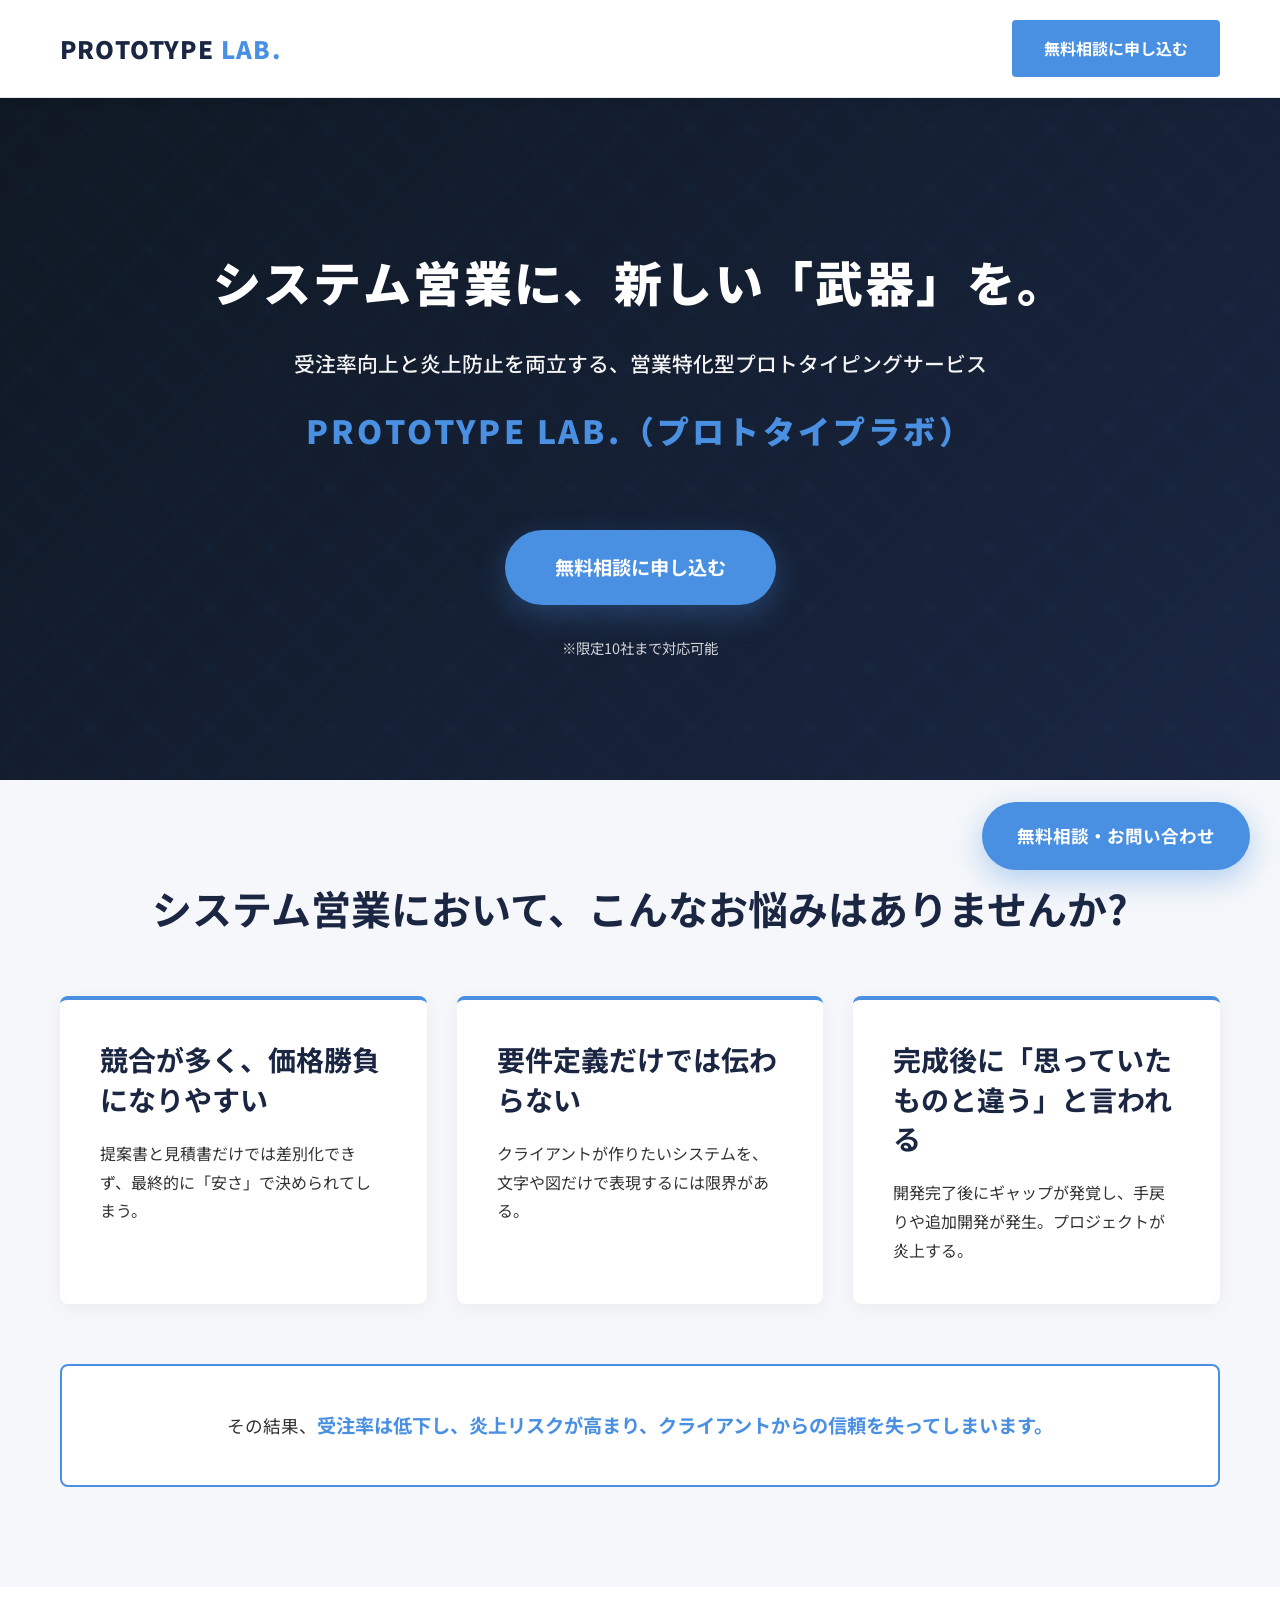
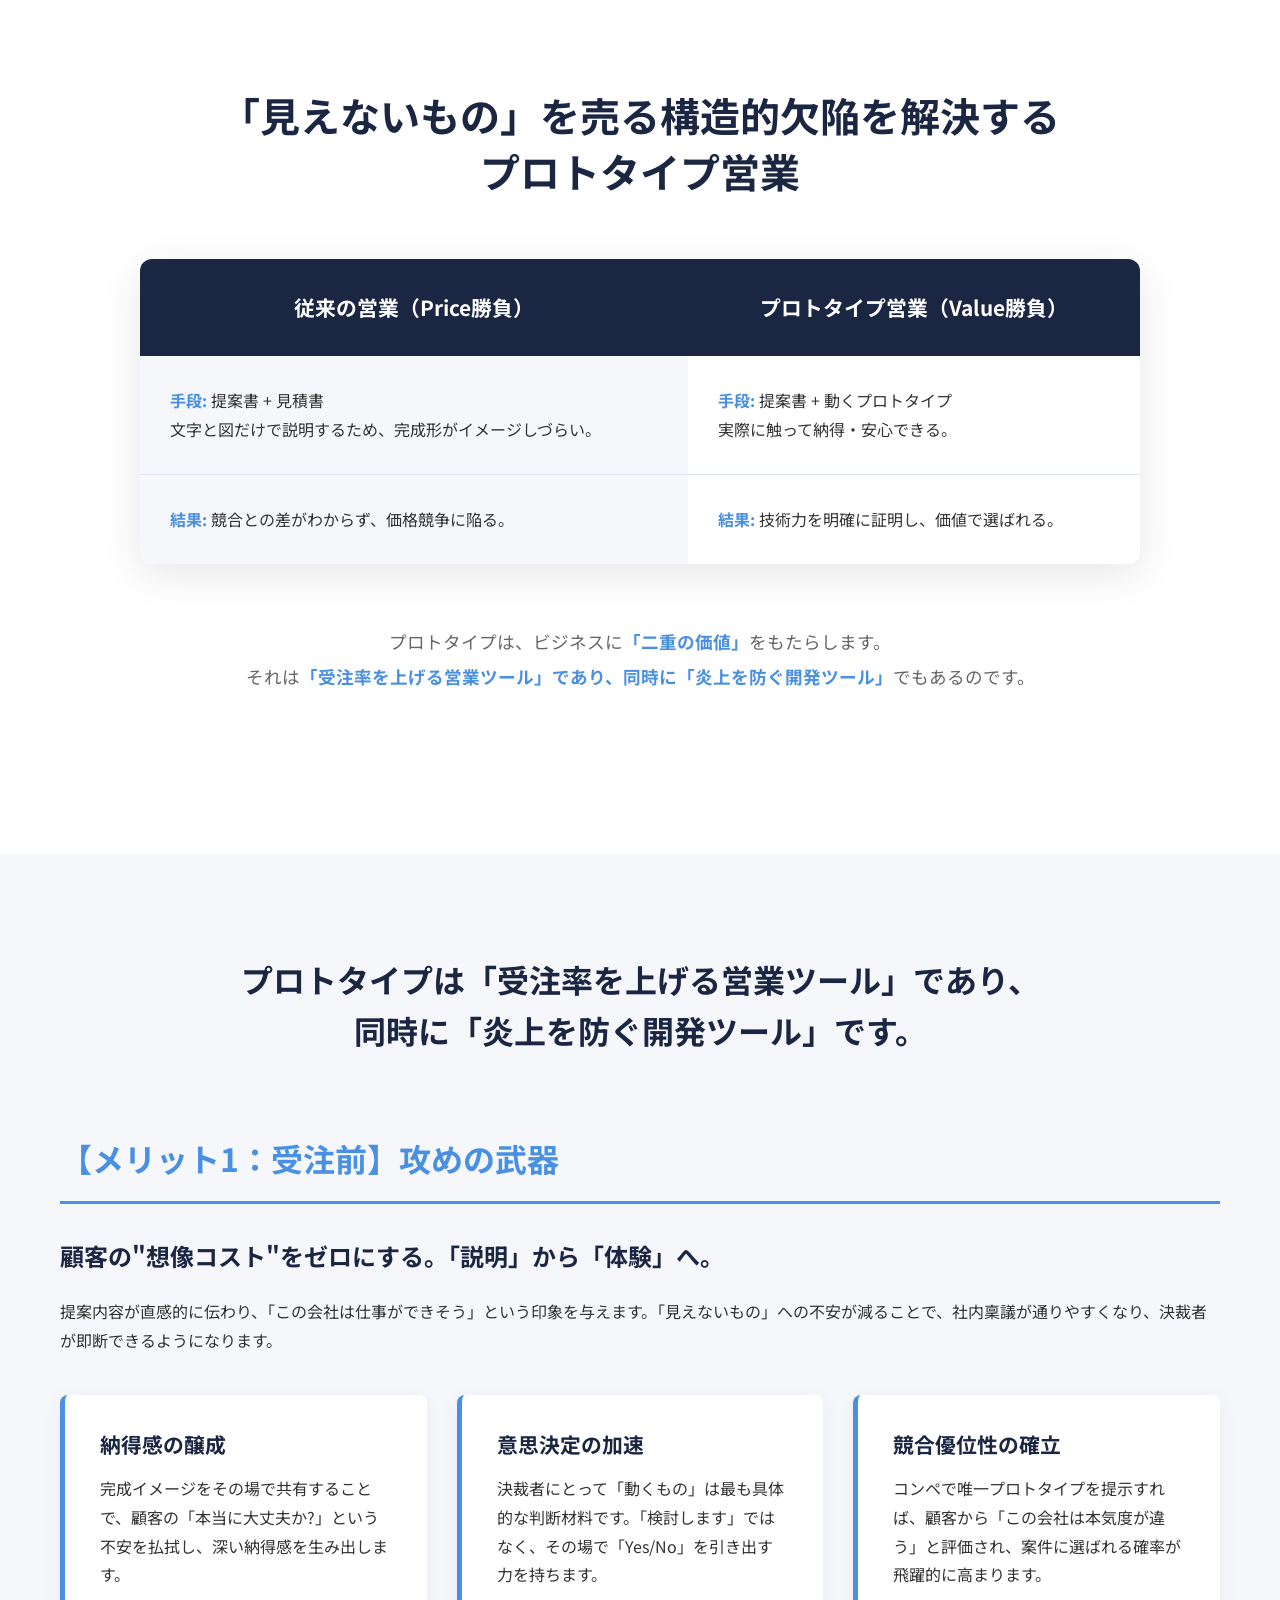
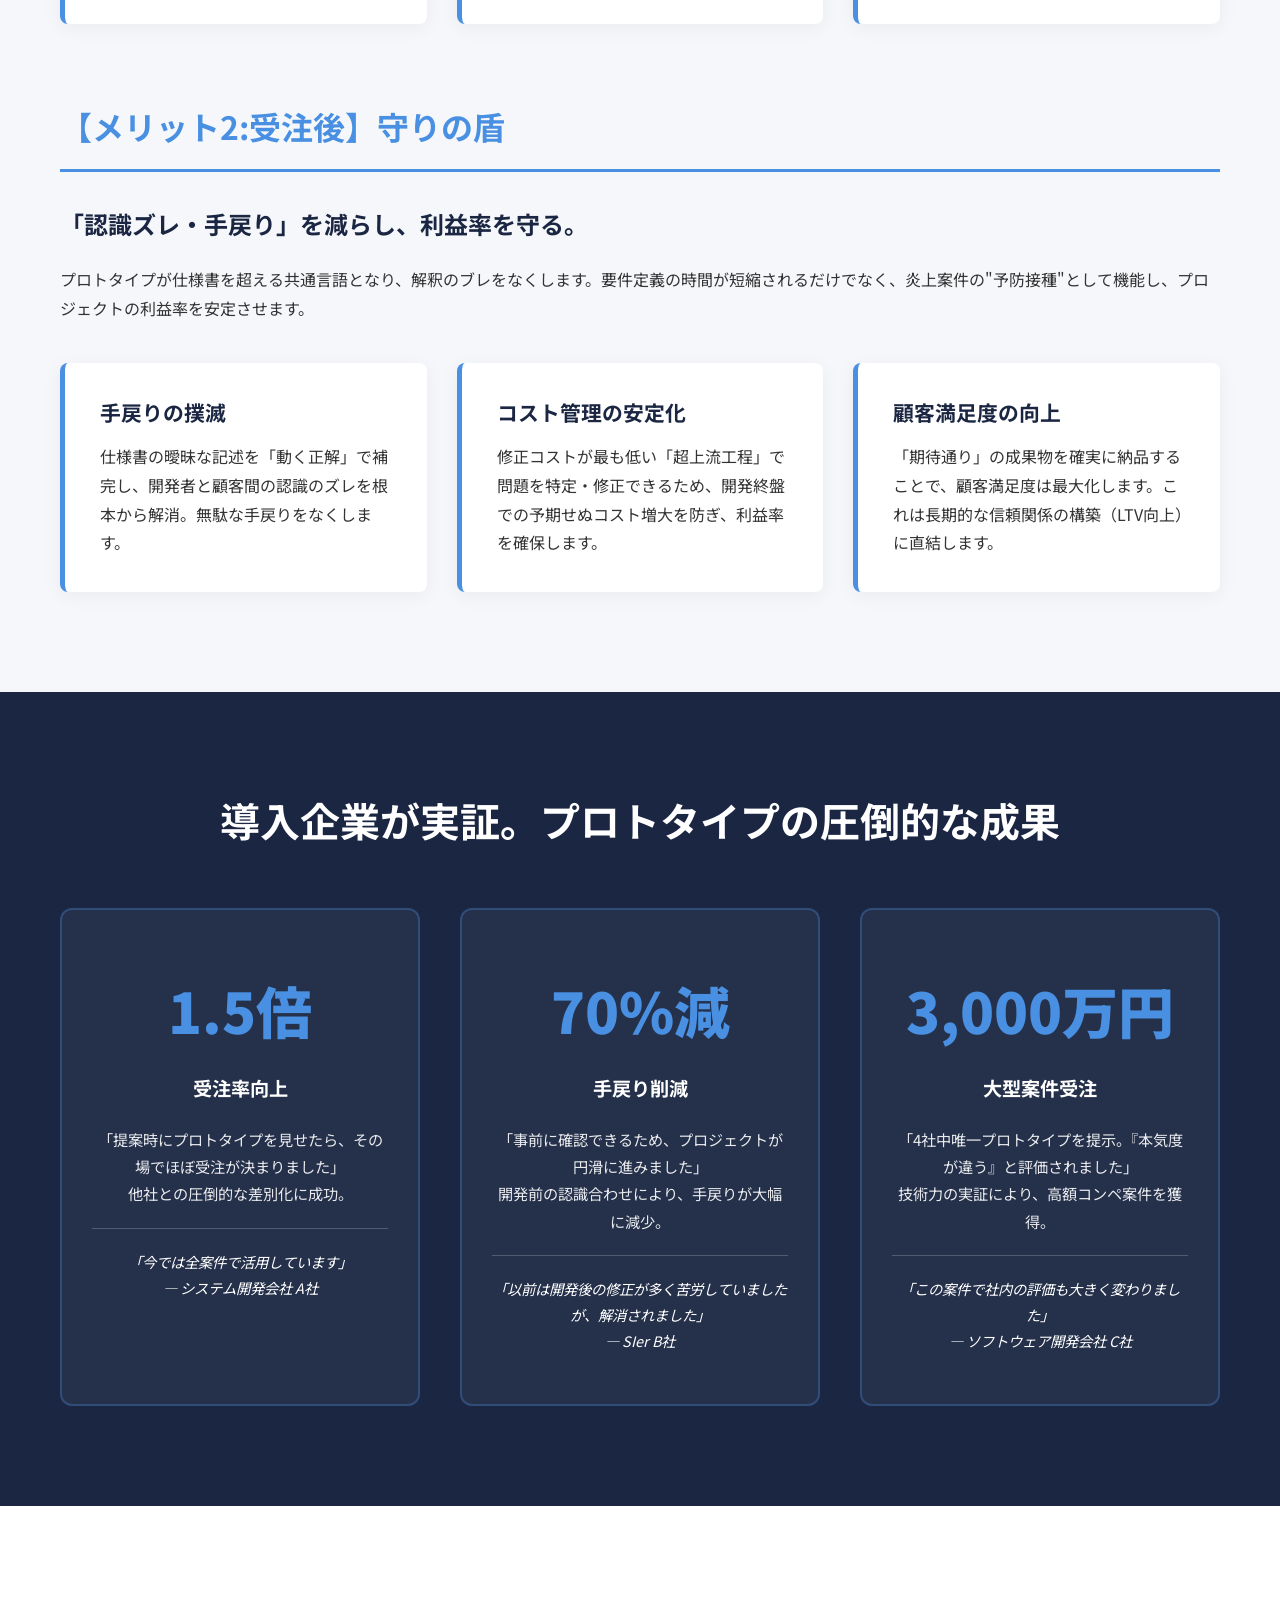
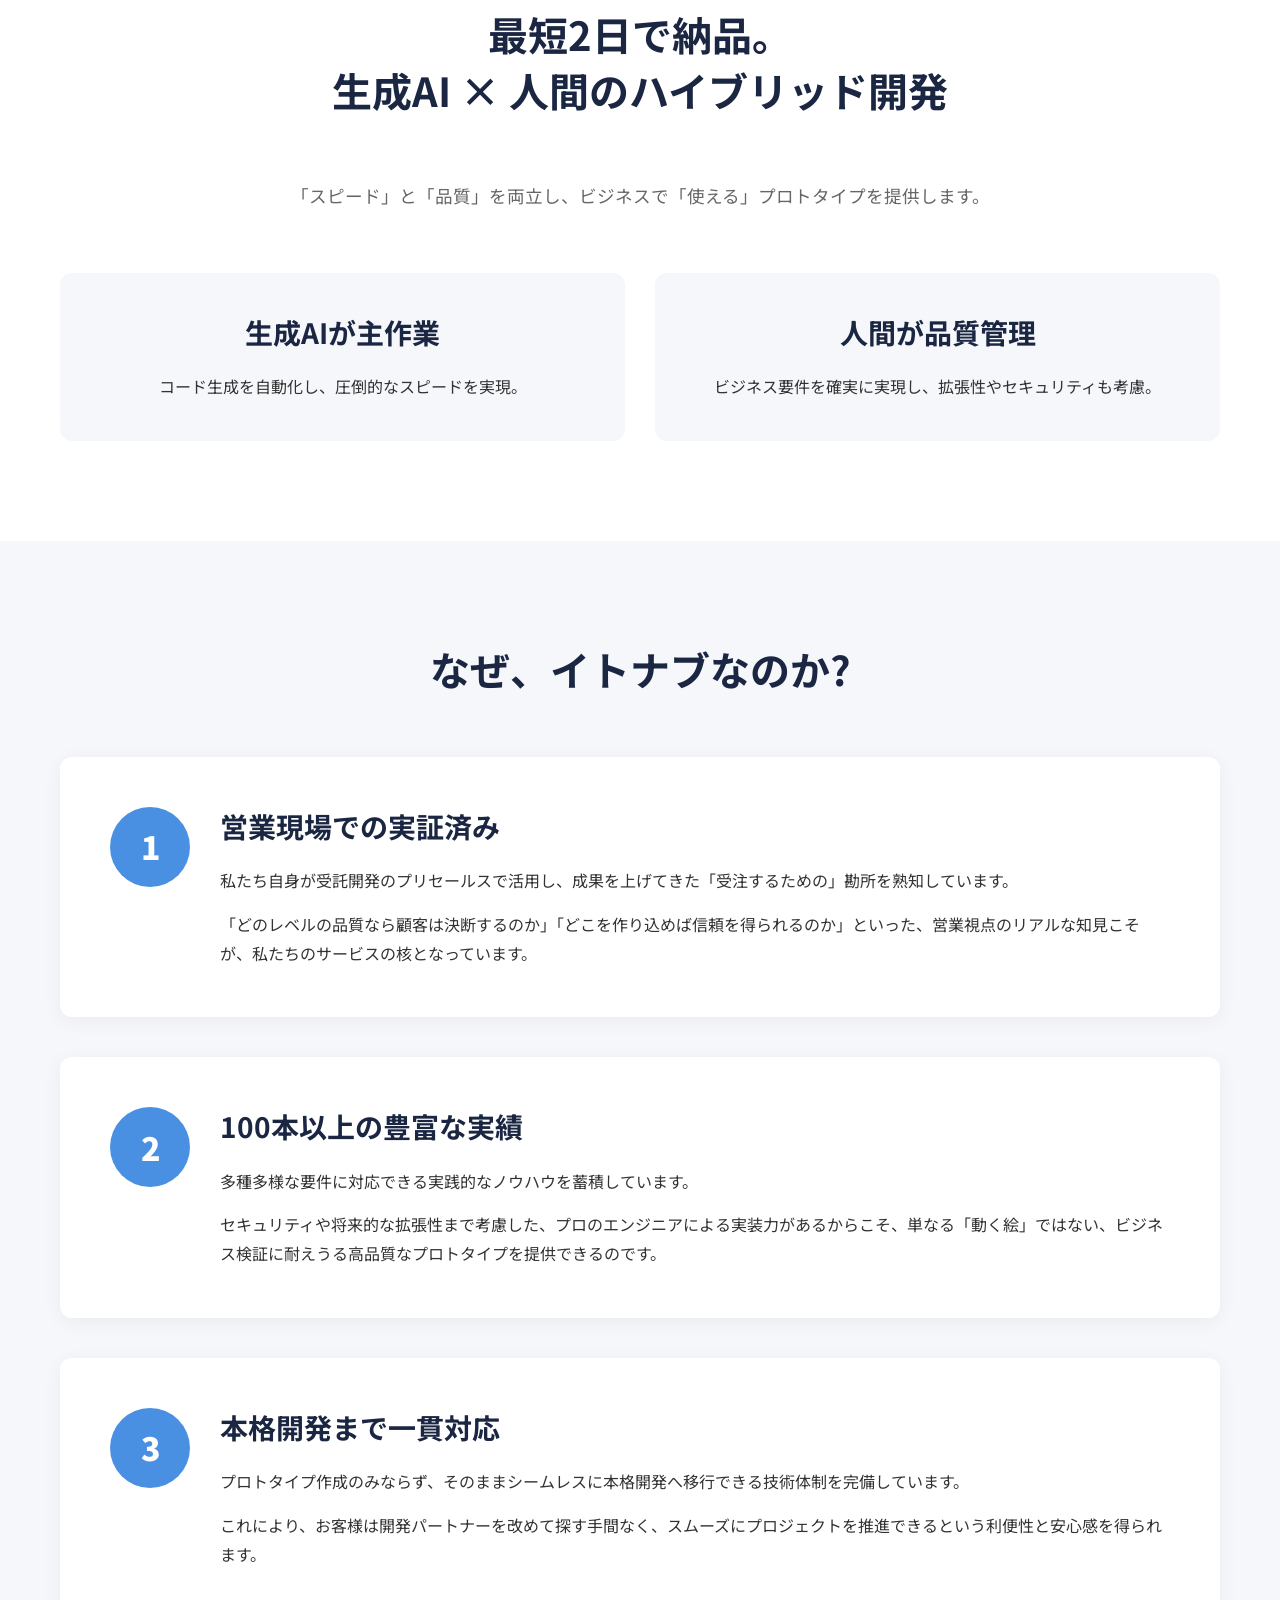
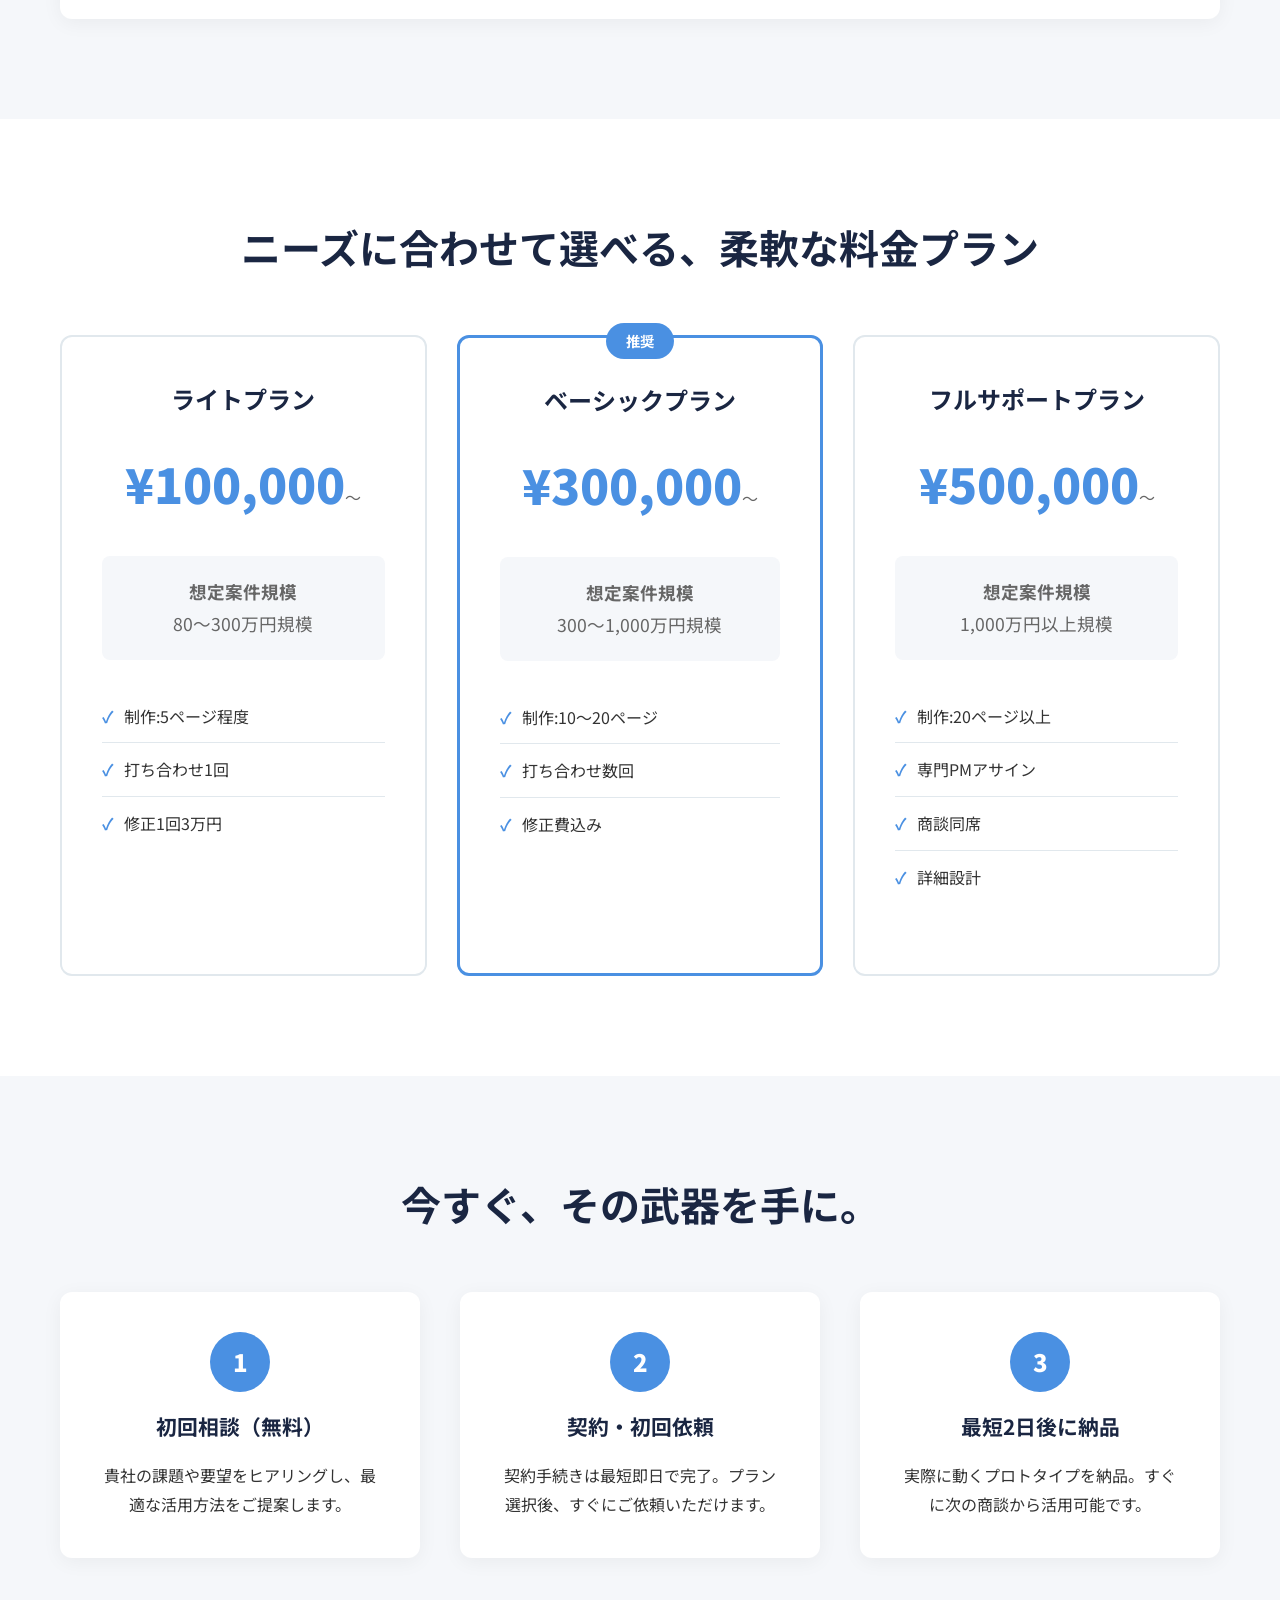
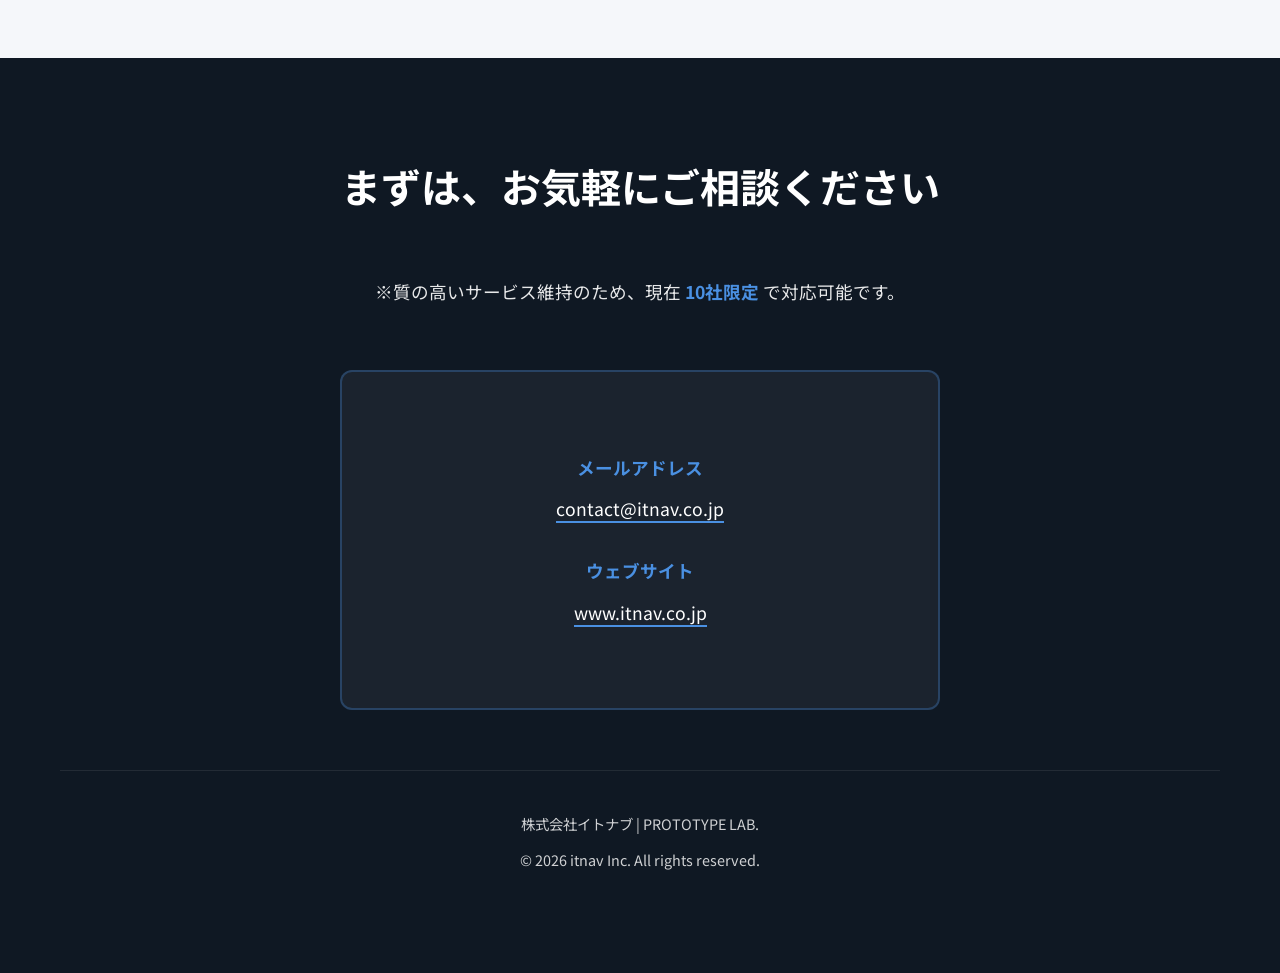
==== commit 7aaae6bf: "企画書に基づいた新しいWebサイトを作成 - ネイビー・黒・白を基調としたB2B向けデザインに刷新 - 企画書の構成に沿った縦長LPフォーマット - レスポンシブ対応完了 - 固定CTAボタンを画面右" ====
--- a/index.html
+++ b/index.html
@@ -3,89 +3,126 @@
 <head>
     <meta charset="UTF-8">
     <meta name="viewport" content="width=device-width, initial-scale=1.0">
-    <title>PROTOTYPE LAB | 月額制プロトタイピングサービス</title>
+    <title>PROTOTYPE LAB. | 営業特化型プロトタイピングサービス</title>
+    <meta name="description" content="システム営業に、新しい「武器」を。受注率向上と炎上防止を両立する、営業特化型プロトタイピングサービス">
     <link rel="preconnect" href="https://fonts.googleapis.com">
     <link rel="preconnect" href="https://fonts.gstatic.com" crossorigin>
-    <link href="https://fonts.googleapis.com/css2?family=Caveat:wght@400;700&family=Indie+Flower&display=swap" rel="stylesheet">
+    <link href="https://fonts.googleapis.com/css2?family=Noto+Sans+JP:wght@400;500;700;900&display=swap" rel="stylesheet">
     <style>
-        /* 基本設定 */
-        :root {
-            --primary-color: #FFFFFF; /* 白背景 */
-            --accent-color: #FF6347; /* トマト色 */
-            --accent-color-2: #FFD700; /* イエロー */
-            --bg-light: #F9F9F9; /* 薄いグレー */
-            --text-color: #333333; /* ダークグレー */
-            --chalk-white: #333333; /* テキスト用ダークグレー */
-        }
-        body {
-            font-family: "Indie Flower", "Helvetica Neue", Arial, "Hiragino Kaku Gothic ProN", "Hiragino Sans", Meiryo, cursive, sans-serif;
+        /* リセット・基本設定 */
+        * {
             margin: 0;
             padding: 0;
-            color: var(--text-color);
-            line-height: 1.6;
-            background: var(--primary-color);
-        }
-        h1, h2, h3 {
-            font-family: "Caveat", "Indie Flower", cursive;
-        }
-        a { text-decoration: none; }
-
-        /* レイアウト */
+            box-sizing: border-box;
+        }
+
+        :root {
+            --primary-navy: #1a2642;
+            --secondary-navy: #2c3e5c;
+            --accent-blue: #4a90e2;
+            --dark-bg: #0f1823;
+            --light-gray: #f5f7fa;
+            --text-dark: #333333;
+            --text-light: #666666;
+            --white: #ffffff;
+            --border-color: #e1e8ed;
+        }
+
+        body {
+            font-family: 'Noto Sans JP', -apple-system, BlinkMacSystemFont, 'Segoe UI', sans-serif;
+            color: var(--text-dark);
+            line-height: 1.8;
+            background: var(--white);
+            overflow-x: hidden;
+        }
+
+        /* タイポグラフィ */
+        h1, h2, h3, h4, h5, h6 {
+            font-weight: 700;
+            line-height: 1.4;
+        }
+
+        h1 {
+            font-size: 3rem;
+            font-weight: 900;
+        }
+
+        h2 {
+            font-size: 2.5rem;
+            margin-bottom: 1rem;
+        }
+
+        h3 {
+            font-size: 1.75rem;
+            margin-bottom: 0.5rem;
+        }
+
+        /* コンテナ */
         .container {
-            max-width: 1000px;
+            max-width: 1200px;
             margin: 0 auto;
             padding: 0 20px;
         }
+
+        /* セクション共通 */
         section {
-            padding: 80px 0;
-        }
-
+            padding: 100px 0;
+        }
 
         /* ヘッダー */
         header {
-            background: #FFFFFF;
+            background: var(--white);
             padding: 20px 0;
-            box-shadow: 0 2px 5px rgba(0,0,0,0.1);
-            border-bottom: 3px solid var(--accent-color);
+            box-shadow: 0 2px 10px rgba(0, 0, 0, 0.05);
             position: sticky;
             top: 0;
-            z-index: 100;
-        }
+            z-index: 1000;
+            border-bottom: 1px solid var(--border-color);
+        }
+
         .header-inner {
             display: flex;
             justify-content: space-between;
             align-items: center;
         }
+
         .logo {
-            display: flex;
-            align-items: center;
-        }
-        .logo img {
-            height: 40px;
-            width: auto;
-        }
-        .nav-btn {
-            background: var(--accent-color);
-            color: #fff;
-            padding: 10px 20px;
+            font-size: 1.5rem;
+            font-weight: 900;
+            color: var(--primary-navy);
+            letter-spacing: 0.05em;
+        }
+
+        .logo-accent {
+            color: var(--accent-blue);
+        }
+
+        .header-cta {
+            background: var(--accent-blue);
+            color: var(--white);
+            padding: 12px 30px;
             border-radius: 4px;
-            font-weight: bold;
-            box-shadow: 2px 2px 4px rgba(0,0,0,0.3);
-            transition: all 0.3s;
-        }
-        .nav-btn:hover {
-            background: var(--accent-color-2);
-            color: #333;
-            transform: translateY(-2px);
-        }
-
-        /* メインビジュアル */
+            text-decoration: none;
+            font-weight: 700;
+            transition: all 0.3s ease;
+            border: 2px solid var(--accent-blue);
+        }
+
+        .header-cta:hover {
+            background: transparent;
+            color: var(--accent-blue);
+        }
+
+        /* ヒーローセクション */
         .hero {
-            background: url('img/main.jpg') center center / cover no-repeat;
+            background: linear-gradient(135deg, var(--dark-bg) 0%, var(--primary-navy) 100%);
+            color: var(--white);
+            padding: 150px 0 120px;
             text-align: center;
-            padding: 100px 20px;
             position: relative;
-        }
+            overflow: hidden;
+        }
+
         .hero::before {
             content: '';
             position: absolute;
@@ -93,593 +130,917 @@
             left: 0;
             right: 0;
             bottom: 0;
-            background: rgba(0, 0, 0, 0.4);
+            background:
+                linear-gradient(45deg, transparent 45%, rgba(74, 144, 226, 0.05) 45%, rgba(74, 144, 226, 0.05) 55%, transparent 55%),
+                linear-gradient(-45deg, transparent 45%, rgba(74, 144, 226, 0.05) 45%, rgba(74, 144, 226, 0.05) 55%, transparent 55%);
+            background-size: 60px 60px;
+            opacity: 0.3;
+        }
+
+        .hero-content {
+            position: relative;
             z-index: 1;
         }
-        .hero .container {
-            position: relative;
-            z-index: 2;
-        }
+
         .hero h1 {
-            font-size: 3em;
+            margin-bottom: 30px;
+            letter-spacing: 0.05em;
+        }
+
+        .hero-subtitle {
+            font-size: 1.3rem;
             margin-bottom: 20px;
-            letter-spacing: 0.05em;
-            color: #FFFFFF;
-            text-shadow: 2px 2px 4px rgba(0,0,0,0.7);
-        }
-        .hero p {
-            font-size: 1.2em;
-            margin-bottom: 40px;
-            color: #FFFFFF;
-            text-shadow: 1px 1px 2px rgba(0,0,0,0.5);
-        }
-        .cta-button {
+            opacity: 0.95;
+            font-weight: 500;
+        }
+
+        .hero-service-name {
+            font-size: 2rem;
+            font-weight: 900;
+            color: var(--accent-blue);
+            margin-bottom: 50px;
+            letter-spacing: 0.1em;
+        }
+
+        .hero-cta {
             display: inline-block;
-            background: var(--accent-color);
-            color: #fff;
-            padding: 15px 40px;
-            font-size: 1.2em;
-            border-radius: 5px;
-            transition: all 0.3s;
-            box-shadow: 3px 3px 6px rgba(0,0,0,0.4);
-            border: 2px solid var(--accent-color-2);
-        }
-        .cta-button:hover {
-            background: var(--accent-color-2);
-            color: #333;
+            background: var(--accent-blue);
+            color: var(--white);
+            padding: 20px 50px;
+            border-radius: 50px;
+            text-decoration: none;
+            font-size: 1.2rem;
+            font-weight: 700;
+            transition: all 0.3s ease;
+            box-shadow: 0 10px 30px rgba(74, 144, 226, 0.3);
+            margin-top: 20px;
+        }
+
+        .hero-cta:hover {
             transform: translateY(-3px);
-            box-shadow: 5px 5px 10px rgba(0,0,0,0.5);
-        }
-
-        /* 特徴セクション */
-        .features {
+            box-shadow: 0 15px 40px rgba(74, 144, 226, 0.4);
+        }
+
+        .hero-note {
+            margin-top: 30px;
+            font-size: 0.9rem;
+            opacity: 0.8;
+        }
+
+        /* 課題提起セクション */
+        .problem {
+            background: var(--light-gray);
+        }
+
+        .section-title {
             text-align: center;
-            background: var(--bg-light);
-        }
-        .features h2 {
-            font-size: 2em;
-            margin-bottom: 40px;
-            color: var(--accent-color-2);
-            text-shadow: 2px 2px 3px rgba(0,0,0,0.3);
-        }
-        .feature-grid {
+            color: var(--primary-navy);
+            margin-bottom: 60px;
+        }
+
+        .section-subtitle {
+            text-align: center;
+            color: var(--text-light);
+            font-size: 1.1rem;
+            margin-bottom: 60px;
+            line-height: 2;
+        }
+
+        .problem-list {
             display: grid;
             grid-template-columns: repeat(auto-fit, minmax(300px, 1fr));
             gap: 30px;
-            text-align: left;
-        }
-        .feature-item {
-            padding: 30px;
-            border: 3px solid var(--accent-color-2);
+            margin-bottom: 50px;
+        }
+
+        .problem-item {
+            background: var(--white);
+            padding: 40px;
             border-radius: 8px;
-            background: #FFFFFF;
-            box-shadow: 4px 4px 8px rgba(0,0,0,0.1);
-        }
-        .feature-item h3 {
-            color: var(--accent-color);
-            margin-bottom: 15px;
-        }
-        .feature-item p {
-            color: #333;
-        }
-
-        /* コアバリュー */
-        .core-values {
-            background: #FFFFFF;
-        }
-        .core-values h2 {
-            color: #333;
-        }
-        .core-values h3 {
-            color: var(--accent-color);
-        }
-        .core-values p, .core-values h4 {
-            color: #333;
-        }
-        .value-grid {
-            display: grid;
-            grid-template-columns: repeat(auto-fit, minmax(280px, 1fr));
-            gap: 25px;
-            margin-top: 40px;
-        }
-        .value-item {
-            padding: 25px;
-            background: var(--bg-light);
-            border-left: 4px solid var(--accent-color);
-            border-radius: 4px;
-            box-shadow: 3px 3px 6px rgba(0,0,0,0.1);
-        }
-        .value-item h3, .value-item h4 {
-            color: var(--accent-color);
-            margin-top: 0;
-            margin-bottom: 12px;
-            font-size: 1.3em;
-        }
-        .value-item p {
-            color: #333;
-        }
-
-        /* ユースケース */
-        .use-cases {
-            background: var(--bg-light);
-        }
-        .use-cases h2 {
-            color: #333;
-        }
-        .use-case-table {
+            box-shadow: 0 4px 20px rgba(0, 0, 0, 0.05);
+            border-top: 4px solid var(--accent-blue);
+            transition: all 0.3s ease;
+        }
+
+        .problem-item:hover {
+            transform: translateY(-5px);
+            box-shadow: 0 8px 30px rgba(0, 0, 0, 0.1);
+        }
+
+        .problem-item h3 {
+            color: var(--primary-navy);
+            margin-bottom: 20px;
+        }
+
+        .problem-conclusion {
+            text-align: center;
+            margin-top: 60px;
+            padding: 40px;
+            background: var(--white);
+            border-radius: 8px;
+            border: 2px solid var(--accent-blue);
+        }
+
+        .problem-conclusion strong {
+            color: var(--accent-blue);
+            font-size: 1.2rem;
+        }
+
+        /* 解決策セクション */
+        .solution {
+            background: var(--white);
+        }
+
+        .comparison-table {
+            max-width: 1000px;
+            margin: 60px auto;
+            background: var(--white);
+            border-radius: 12px;
+            overflow: hidden;
+            box-shadow: 0 10px 40px rgba(0, 0, 0, 0.1);
+        }
+
+        .comparison-table table {
             width: 100%;
             border-collapse: collapse;
-            margin-top: 30px;
-            background: #FFFFFF;
-            border: 3px solid var(--accent-color);
-            box-shadow: 4px 4px 8px rgba(0,0,0,0.1);
-        }
-        .use-case-table th,
-        .use-case-table td {
-            padding: 15px;
-            text-align: left;
-            border-bottom: 2px solid #eee;
-            color: #333;
-        }
-        .use-case-table th {
-            background: var(--accent-color);
-            color: #fff;
-            font-weight: bold;
-        }
-        .use-case-table tr:hover {
-            background: var(--bg-light);
-        }
-        .use-case-table strong {
-            color: var(--accent-color);
-        }
-
-        /* 強み */
-        .strengths {
-            background: #FFFFFF;
-        }
-        .strengths h2 {
-            color: #333;
-        }
-        .strengths > .container > p {
-            color: #333;
-        }
-        .strength-grid {
+        }
+
+        .comparison-table th {
+            background: var(--primary-navy);
+            color: var(--white);
+            padding: 30px;
+            font-size: 1.3rem;
+            font-weight: 700;
+        }
+
+        .comparison-table td {
+            padding: 30px;
+            border-bottom: 1px solid var(--border-color);
+        }
+
+        .comparison-table tr:last-child td {
+            border-bottom: none;
+        }
+
+        .comparison-table td:first-child {
+            background: var(--light-gray);
+        }
+
+        .comparison-table strong {
+            color: var(--accent-blue);
+            font-weight: 700;
+        }
+
+        /* メリットセクション */
+        .benefit {
+            background: var(--light-gray);
+        }
+
+        .benefit-main-title {
+            text-align: center;
+            font-size: 2rem;
+            color: var(--primary-navy);
+            margin-bottom: 80px;
+            line-height: 1.6;
+        }
+
+        .benefit-section {
+            margin-bottom: 80px;
+        }
+
+        .benefit-section:last-child {
+            margin-bottom: 0;
+        }
+
+        .benefit-section-title {
+            font-size: 2rem;
+            color: var(--accent-blue);
+            margin-bottom: 30px;
+            padding-bottom: 20px;
+            border-bottom: 3px solid var(--accent-blue);
+        }
+
+        .benefit-subtitle {
+            font-size: 1.5rem;
+            color: var(--primary-navy);
+            margin-bottom: 20px;
+            font-weight: 700;
+        }
+
+        .benefit-grid {
+            display: grid;
+            grid-template-columns: repeat(auto-fit, minmax(350px, 1fr));
+            gap: 30px;
+            margin-top: 40px;
+        }
+
+        .benefit-item {
+            background: var(--white);
+            padding: 35px;
+            border-radius: 8px;
+            box-shadow: 0 4px 20px rgba(0, 0, 0, 0.05);
+            border-left: 5px solid var(--accent-blue);
+        }
+
+        .benefit-item h4 {
+            color: var(--primary-navy);
+            font-size: 1.3rem;
+            margin-bottom: 15px;
+        }
+
+        /* 実績セクション */
+        .evidence {
+            background: var(--primary-navy);
+            color: var(--white);
+        }
+
+        .evidence .section-title {
+            color: var(--white);
+        }
+
+        .stats-grid {
+            display: grid;
+            grid-template-columns: repeat(auto-fit, minmax(300px, 1fr));
+            gap: 40px;
+            margin-top: 60px;
+        }
+
+        .stat-item {
+            text-align: center;
+            padding: 50px 30px;
+            background: rgba(255, 255, 255, 0.05);
+            border-radius: 12px;
+            border: 2px solid rgba(74, 144, 226, 0.3);
+            transition: all 0.3s ease;
+        }
+
+        .stat-item:hover {
+            background: rgba(255, 255, 255, 0.1);
+            border-color: var(--accent-blue);
+            transform: translateY(-5px);
+        }
+
+        .stat-number {
+            font-size: 3.5rem;
+            font-weight: 900;
+            color: var(--accent-blue);
+            margin-bottom: 10px;
+            display: block;
+        }
+
+        .stat-label {
+            font-size: 1.2rem;
+            font-weight: 700;
+            margin-bottom: 20px;
+            display: block;
+        }
+
+        .stat-description {
+            font-size: 0.95rem;
+            opacity: 0.9;
+            line-height: 1.8;
+        }
+
+        .stat-quote {
+            margin-top: 20px;
+            padding-top: 20px;
+            border-top: 1px solid rgba(255, 255, 255, 0.2);
+            font-style: italic;
+            font-size: 0.9rem;
+        }
+
+        /* 開発体制セクション */
+        .quality {
+            background: var(--white);
+        }
+
+        .quality-grid {
+            display: grid;
+            grid-template-columns: repeat(auto-fit, minmax(250px, 1fr));
+            gap: 30px;
+            margin-top: 60px;
+        }
+
+        .quality-item {
+            text-align: center;
+            padding: 40px 30px;
+            background: var(--light-gray);
+            border-radius: 12px;
+            transition: all 0.3s ease;
+        }
+
+        .quality-item:hover {
+            background: var(--accent-blue);
+            color: var(--white);
+            transform: translateY(-5px);
+        }
+
+        .quality-item h3 {
+            margin-bottom: 20px;
+            color: var(--primary-navy);
+        }
+
+        .quality-item:hover h3 {
+            color: var(--white);
+        }
+
+        /* 選ばれる理由セクション */
+        .why-us {
+            background: var(--light-gray);
+        }
+
+        .reason-list {
+            display: grid;
+            gap: 40px;
+            margin-top: 60px;
+        }
+
+        .reason-item {
+            background: var(--white);
+            padding: 50px;
+            border-radius: 12px;
+            box-shadow: 0 4px 20px rgba(0, 0, 0, 0.05);
+            display: grid;
+            grid-template-columns: 80px 1fr;
+            gap: 30px;
+            align-items: start;
+        }
+
+        .reason-number {
+            width: 80px;
+            height: 80px;
+            background: var(--accent-blue);
+            color: var(--white);
+            border-radius: 50%;
+            display: flex;
+            align-items: center;
+            justify-content: center;
+            font-size: 2rem;
+            font-weight: 900;
+            flex-shrink: 0;
+        }
+
+        .reason-content h3 {
+            color: var(--primary-navy);
+            margin-bottom: 20px;
+        }
+
+        /* 料金プランセクション */
+        .pricing {
+            background: var(--white);
+        }
+
+        .pricing-grid {
             display: grid;
             grid-template-columns: repeat(auto-fit, minmax(300px, 1fr));
             gap: 30px;
-            margin-top: 40px;
-        }
-        .strength-item {
-            padding: 30px;
-            border: 3px solid var(--accent-color);
+            margin-top: 60px;
+        }
+
+        .pricing-card {
+            background: var(--white);
+            border: 2px solid var(--border-color);
+            border-radius: 12px;
+            padding: 40px;
+            text-align: center;
+            transition: all 0.3s ease;
+        }
+
+        .pricing-card:hover {
+            border-color: var(--accent-blue);
+            transform: translateY(-10px);
+            box-shadow: 0 20px 40px rgba(0, 0, 0, 0.1);
+        }
+
+        .pricing-card.featured {
+            border-color: var(--accent-blue);
+            border-width: 3px;
+            position: relative;
+        }
+
+        .pricing-card.featured::before {
+            content: '推奨';
+            position: absolute;
+            top: -15px;
+            left: 50%;
+            transform: translateX(-50%);
+            background: var(--accent-blue);
+            color: var(--white);
+            padding: 5px 20px;
+            border-radius: 20px;
+            font-size: 0.9rem;
+            font-weight: 700;
+        }
+
+        .plan-name {
+            font-size: 1.5rem;
+            font-weight: 700;
+            color: var(--primary-navy);
+            margin-bottom: 20px;
+        }
+
+        .plan-price {
+            font-size: 3rem;
+            font-weight: 900;
+            color: var(--accent-blue);
+            margin-bottom: 10px;
+        }
+
+        .plan-price-unit {
+            font-size: 1rem;
+            font-weight: 400;
+            color: var(--text-light);
+        }
+
+        .plan-target {
+            font-size: 1.1rem;
+            color: var(--text-light);
+            margin: 30px 0;
+            padding: 20px;
+            background: var(--light-gray);
             border-radius: 8px;
-            background: var(--bg-light);
-            box-shadow: 4px 4px 8px rgba(0,0,0,0.1);
-        }
-        .strength-item h3 {
-            color: var(--accent-color);
-            margin-top: 0;
-            margin-bottom: 15px;
-            font-size: 1.4em;
-        }
-        .strength-item p {
-            color: #333;
-        }
-        .strength-item .number {
-            display: inline-block;
-            background: var(--accent-color);
-            color: #fff;
-            width: 30px;
-            height: 30px;
-            line-height: 30px;
-            text-align: center;
-            border-radius: 50%;
+        }
+
+        .plan-features {
+            list-style: none;
+            text-align: left;
+            margin: 30px 0;
+        }
+
+        .plan-features li {
+            padding: 12px 0;
+            border-bottom: 1px solid var(--border-color);
+        }
+
+        .plan-features li:last-child {
+            border-bottom: none;
+        }
+
+        .plan-features li::before {
+            content: '✓';
+            color: var(--accent-blue);
+            font-weight: 700;
             margin-right: 10px;
-            box-shadow: 2px 2px 4px rgba(0,0,0,0.3);
-        }
-
-        /* 導入事例 */
-        .case-studies {
-            background: var(--bg-light);
-        }
-        .case-studies h2 {
-            color: #333;
-        }
-        .case-studies > .container > p {
-            color: #333;
-        }
-        .case-grid {
+        }
+
+        /* 導入フローセクション */
+        .flow {
+            background: var(--light-gray);
+        }
+
+        .flow-steps {
             display: grid;
             grid-template-columns: repeat(auto-fit, minmax(300px, 1fr));
-            gap: 30px;
-            margin-top: 40px;
-        }
-        .case-item {
-            background: #FFFFFF;
-            padding: 30px;
-            border-radius: 8px;
-            box-shadow: 4px 4px 8px rgba(0,0,0,0.1);
-            border-top: 4px solid var(--accent-color);
-            border: 3px solid var(--accent-color-2);
-        }
-        .case-item p {
-            color: #333;
-        }
-        .case-item strong {
-            color: var(--accent-color);
-        }
-        .case-result {
-            font-size: 2em;
-            font-weight: bold;
-            color: var(--accent-color);
-            margin-bottom: 15px;
-        }
-        .case-company {
-            font-size: 0.9em;
-            color: #666;
-            margin-bottom: 15px;
-        }
-        .case-quote {
-            font-style: italic;
-            line-height: 1.8;
-            color: #333;
-            border-left: 3px solid var(--accent-color);
-            padding-left: 15px;
-            margin-top: 15px;
-        }
-
-        /* 料金プラン */
-        .pricing {
-            background: #FFFFFF;
-        }
-        .pricing h2, .pricing h3 {
-            color: #333;
-        }
-        .pricing > .container > p {
-            color: #333;
-        }
-        .pricing-grid {
-            display: grid;
-            grid-template-columns: repeat(auto-fit, minmax(280px, 1fr));
-            gap: 20px;
-        }
-        .plan-card {
-            background: var(--bg-light);
-            padding: 30px;
-            border-radius: 8px;
-            box-shadow: 4px 4px 8px rgba(0,0,0,0.1);
+            gap: 40px;
+            margin-top: 60px;
+            position: relative;
+        }
+
+        .flow-step {
+            background: var(--white);
+            padding: 40px;
+            border-radius: 12px;
+            box-shadow: 0 4px 20px rgba(0, 0, 0, 0.05);
             text-align: center;
-            border: 2px solid var(--accent-color-2);
-        }
-        .plan-name { font-weight: bold; font-size: 1.2em; display: block; margin-bottom: 10px; color: var(--accent-color);}
-        .price { font-size: 2em; font-weight: bold; color: var(--accent-color); }
-        .price span { font-size: 0.5em; font-weight: normal; color: #333; }
-        .plan-desc { margin: 20px 0; font-size: 0.9em; text-align: left; color: #333; }
-        .plan-desc p { color: #333; }
-        .plan-desc ul li { color: #333; }
-        .note { font-size: 0.8em; color: #666; margin-top: 10px; }
-
-        /* お問い合わせ */
+            position: relative;
+        }
+
+        .step-number {
+            width: 60px;
+            height: 60px;
+            background: var(--accent-blue);
+            color: var(--white);
+            border-radius: 50%;
+            display: flex;
+            align-items: center;
+            justify-content: center;
+            font-size: 1.5rem;
+            font-weight: 900;
+            margin: 0 auto 20px;
+        }
+
+        .step-title {
+            font-size: 1.3rem;
+            color: var(--primary-navy);
+            margin-bottom: 20px;
+            font-weight: 700;
+        }
+
+        /* お問い合わせセクション */
         .contact {
+            background: var(--dark-bg);
+            color: var(--white);
             text-align: center;
-            background: #333;
-            color: #fff;
-            border-top: 4px solid var(--accent-color);
-        }
-        .contact h2 {
-            margin-bottom: 30px;
-            color: #fff;
-        }
-        .contact h3 {
-            color: var(--accent-color-2);
-        }
-        .contact p {
-            color: #fff;
-        }
+        }
+
+        .contact .section-title {
+            color: var(--white);
+        }
+
         .contact-info {
-            font-size: 1.2em;
-            line-height: 2;
-            color: #fff;
-        }
-        .contact-info a {
-            color: var(--accent-color-2);
-        }
-        .footer-note {
-            margin-top: 50px;
-            font-size: 0.8em;
-            color: #aaa;
+            max-width: 600px;
+            margin: 60px auto 0;
+            padding: 50px;
+            background: rgba(255, 255, 255, 0.05);
+            border-radius: 12px;
+            border: 2px solid rgba(74, 144, 226, 0.3);
+        }
+
+        .contact-item {
+            margin: 30px 0;
+            font-size: 1.1rem;
+        }
+
+        .contact-item strong {
+            display: block;
+            margin-bottom: 10px;
+            color: var(--accent-blue);
+        }
+
+        .contact-item a {
+            color: var(--white);
+            text-decoration: none;
+            border-bottom: 2px solid var(--accent-blue);
+            transition: all 0.3s ease;
+        }
+
+        .contact-item a:hover {
+            color: var(--accent-blue);
+        }
+
+        .company-info {
+            margin-top: 60px;
+            padding-top: 40px;
+            border-top: 1px solid rgba(255, 255, 255, 0.1);
+            font-size: 0.9rem;
+            opacity: 0.8;
+        }
+
+        /* 固定CTAボタン */
+        .fixed-cta {
+            position: fixed;
+            bottom: 30px;
+            right: 30px;
+            z-index: 999;
+        }
+
+        .fixed-cta-button {
+            background: var(--accent-blue);
+            color: var(--white);
+            padding: 18px 35px;
+            border-radius: 50px;
+            text-decoration: none;
+            font-weight: 700;
+            font-size: 1.1rem;
+            box-shadow: 0 10px 30px rgba(74, 144, 226, 0.4);
+            transition: all 0.3s ease;
+            display: inline-block;
+        }
+
+        .fixed-cta-button:hover {
+            transform: translateY(-3px);
+            box-shadow: 0 15px 40px rgba(74, 144, 226, 0.5);
+        }
+
+        /* レスポンシブ対応 */
+        @media (max-width: 768px) {
+            h1 {
+                font-size: 2rem;
+            }
+
+            h2 {
+                font-size: 1.8rem;
+            }
+
+            h3 {
+                font-size: 1.3rem;
+            }
+
+            section {
+                padding: 60px 0;
+            }
+
+            .hero {
+                padding: 100px 0 80px;
+            }
+
+            .hero-subtitle {
+                font-size: 1.1rem;
+            }
+
+            .hero-service-name {
+                font-size: 1.5rem;
+            }
+
+            .problem-list,
+            .benefit-grid,
+            .stats-grid,
+            .quality-grid,
+            .pricing-grid,
+            .flow-steps {
+                grid-template-columns: 1fr;
+            }
+
+            .reason-item {
+                grid-template-columns: 1fr;
+                gap: 20px;
+                padding: 30px;
+            }
+
+            .reason-number {
+                margin: 0 auto;
+            }
+
+            .comparison-table th,
+            .comparison-table td {
+                padding: 15px;
+                font-size: 0.9rem;
+            }
+
+            .fixed-cta {
+                bottom: 20px;
+                right: 20px;
+            }
+
+            .fixed-cta-button {
+                padding: 15px 25px;
+                font-size: 1rem;
+            }
+
+            .stat-number {
+                font-size: 2.5rem;
+            }
+
+            .plan-price {
+                font-size: 2.5rem;
+            }
+        }
+
+        /* スムーススクロール */
+        html {
+            scroll-behavior: smooth;
+        }
+
+        /* アニメーション */
+        @keyframes fadeInUp {
+            from {
+                opacity: 0;
+                transform: translateY(30px);
+            }
+            to {
+                opacity: 1;
+                transform: translateY(0);
+            }
+        }
+
+        .fade-in-up {
+            animation: fadeInUp 0.8s ease-out;
         }
     </style>
 </head>
 <body>
-
     <!-- ヘッダー -->
     <header>
-        <div class="container header-inner">
-            <div class="logo"><img src="img/logo.png" alt="PROTOTYPE LAB"></div>
-            <a href="contact.html" class="nav-btn">お問い合わせ</a>
+        <div class="container">
+            <div class="header-inner">
+                <div class="logo">
+                    PROTOTYPE <span class="logo-accent">LAB.</span>
+                </div>
+                <a href="#contact" class="header-cta">無料相談に申し込む</a>
+            </div>
         </div>
     </header>
 
-    <!-- メインビジュアル -->
+    <!-- ヒーローエリア -->
     <section class="hero">
         <div class="container">
-            <h1>システム営業に、<br>勝つための新しい武器を。</h1>
-            <p>システム開発会社・SIer向け 月額制プロトタイピングサービス</p>
-            <p style="margin-top: 30px; font-size: 1em; line-height: 1.8;">提案書と見積書だけの営業では、もはや競合との差別化は困難です。<br>PROTOTYPE LABは、「動くもの」を営業プロセスに組み込むことで、<br>貴社の提案を次の次元へと引き上げます。</p>
-            <div style="margin-top: 40px;">
-                <a href="contact.html" class="cta-button" style="margin-right: 15px;">まずは無料で資料請求</a>
-                <a href="contact.html" class="cta-button">専門家に相談する（無料）</a>
+            <div class="hero-content fade-in-up">
+                <h1>システム営業に、新しい「武器」を。</h1>
+                <p class="hero-subtitle">受注率向上と炎上防止を両立する、営業特化型プロトタイピングサービス</p>
+                <p class="hero-service-name">PROTOTYPE LAB.（プロトタイプラボ）</p>
+                <a href="#contact" class="hero-cta">無料相談に申し込む</a>
+                <p class="hero-note">※限定10社まで対応可能</p>
             </div>
         </div>
     </section>
 
-    <!-- 主要な価値提案 -->
-    <section class="features">
+    <!-- 課題提起 -->
+    <section class="problem">
         <div class="container">
-            <div class="feature-grid">
-                    <div class="feature-item">
-                        <img src="img/001.png" alt="競合に勝つ" style="width: calc(100% + 60px); height: 250px; object-fit: cover; margin: -30px -30px 20px -30px; border-radius: 8px 8px 0 0;">
-                        <h3>競合に勝つ</h3>
-                        <p>提案書だけの競合に「動くもの」で差をつけ、不毛な価格競争から脱却します。</p>
-                    </div>
-                    <div class="feature-item">
-                        <img src="img/002.png" alt="リスクを減らす" style="width: calc(100% + 60px); height: 250px; object-fit: cover; margin: -30px -30px 20px -30px; border-radius: 8px 8px 0 0;">
-                        <h3>リスクを減らす</h3>
-                        <p>開発着手前に完成イメージを顧客と共有し、「思っていたのと違う」という致命的なリスクを未然に防止します。</p>
-                    </div>
-                    <div class="feature-item">
-                        <img src="img/003.png" alt="受注を増やす" style="width: calc(100% + 60px); height: 250px; object-fit: cover; margin: -30px -30px 20px -30px; border-radius: 8px 8px 0 0;">
-                        <h3>受注を増やす</h3>
-                        <p>ヒアリングから最短48時間でプロトタイプを提示。顧客の熱量を逃さず掴み、成約率を劇的に向上させます。</p>
-                    </div>
+            <h2 class="section-title">システム営業において、こんなお悩みはありませんか?</h2>
+
+            <div class="problem-list">
+                <div class="problem-item">
+                    <h3>競合が多く、価格勝負になりやすい</h3>
+                    <p>提案書と見積書だけでは差別化できず、最終的に「安さ」で決められてしまう。</p>
+                </div>
+                <div class="problem-item">
+                    <h3>要件定義だけでは伝わらない</h3>
+                    <p>クライアントが作りたいシステムを、文字や図だけで表現するには限界がある。</p>
+                </div>
+                <div class="problem-item">
+                    <h3>完成後に「思っていたものと違う」と言われる</h3>
+                    <p>開発完了後にギャップが発覚し、手戻りや追加開発が発生。プロジェクトが炎上する。</p>
+                </div>
+            </div>
+
+            <div class="problem-conclusion">
+                <p style="font-size: 1.1rem; line-height: 2;">その結果、<strong>受注率は低下し、炎上リスクが高まり、クライアントからの信頼を失ってしまいます。</strong></p>
             </div>
         </div>
     </section>
 
-    <!-- システム営業が抱える課題 -->
-    <section class="problems" style="background: var(--bg-light); padding: 80px 0;">
+    <!-- 解決策 -->
+    <section class="solution">
         <div class="container">
-            <h2 style="text-align: center; margin-bottom: 20px; color: #333;">システム営業が抱える「見えない壁」</h2>
-            <p style="text-align: center; margin-bottom: 40px; font-size: 1.05em; color: #333;">システム営業の現場では、受注の前後を問わず、ビジネスの成長を阻害する根深い課題が潜んでいます。<br>これらは日々の業務に紛れ、根本的な対策が打たれにくい「見えない壁」として存在しますが、<br>放置すれば確実に企業の競争力と収益性を蝕んでいきます。</p>
-            <div class="feature-grid">
-                    <div class="feature-item">
-                        <h3>課題1：価格競争からの疲弊</h3>
-                        <p>膨大な時間と労力をかけて作成した提案書と見積書。しかし、顧客にはその技術的な優位性や価値が十分に伝わりません。結果として、他社との比較は価格だけが基準となり、利益を削るだけの消耗戦に巻き込まれてしまいます。</p>
-                    </div>
-                    <div class="feature-item">
-                        <h3>課題2：コミュニケーションの限界</h3>
-                        <p>要件定義書に記載された文字や図だけでは、顧客と開発者の間で描く完成イメージには必ずズレが生じます。この微妙な認識の齟齬が、顧客が本当に求めている本質的なニーズを見失わせ、プロジェクトの方向性を誤らせる原因となります。</p>
-                    </div>
-                    <div class="feature-item">
-                        <h3>課題3：手戻りによる利益圧迫</h3>
-                        <p>開発が完了し、納品する段階になって初めて「思っていたのと違う」というギャップが発覚。この一言が、大規模な手戻りや追加開発の引き金となり、プロジェクトは炎上。納期遅延やコスト超過を招き、築き上げてきた信頼と本来得られるはずだった利益の両方を失います。</p>
-                    </div>
-            </div>
-            <p style="text-align: center; margin-top: 40px; font-size: 1.1em; color: #333;">これらの課題は、個別の問題ではなく、相互に関連し合っています。<br>そして最終的には、<strong style="color: var(--accent-color);">「受注率の低下」「プロジェクトの炎上リスク」「クライアントからの信頼低下」</strong>という、<br>事業の根幹を揺るがす深刻な結果へと直結するのです。</p>
-            <p style="text-align: center; margin-top: 30px; font-size: 1.15em; font-weight: bold; color: var(--accent-color);">しかし、これらの根深い課題を解決し、競合の一歩先を行くための<br>「新しいアプローチ」が存在します。</p>
-        </div>
-    </section>
-
-    <!-- プロトタイプ営業の比較 -->
-    <section style="background: var(--primary-color); padding: 80px 0;">
-        <div class="container">
-            <h2 style="text-align: center; margin-bottom: 20px; color: #333;">解決策：「プロトタイプ営業」という新しい常識</h2>
-            <p style="text-align: center; margin-bottom: 50px; font-size: 1.05em; color: #333;">これまで述べてきた課題を打ち破る鍵、それが「プロトタイプ」の活用です。<br>これは単なる開発工程の一部ではありません。営業プロセスそのものを変革し、<br>受注の質と確率を劇的に向上させる戦略的な武器です。</p>
-
-            <h3 style="text-align: center; margin-bottom: 30px; font-size: 1.3em; color: var(--accent-color);">「プロトタイプ営業」が、従来の営業手法といかに異なるのか。その違いは一目瞭然です。</h3>
-
-            <table style="width: 100%; max-width: 900px; margin: 0 auto 50px; border-collapse: collapse; background: var(--bg-light); box-shadow: 4px 4px 8px rgba(0,0,0,0.4); border: 3px solid var(--accent-color);">
-                <thead>
-                    <tr style="background: var(--accent-color); color: #fff;">
-                        <th style="padding: 20px; text-align: center; font-size: 1.2em;">従来の営業 📄</th>
-                        <th style="padding: 20px; text-align: center; font-size: 1.2em;">プロトタイプ営業 💻</th>
-                    </tr>
-                </thead>
-                <tbody>
-                    <tr>
-                        <td style="padding: 20px; border-bottom: 2px solid #eee; vertical-align: top; color: #333;">
-                            <strong style="color: var(--accent-color);">手段:</strong> 提案書 + 見積書
-                        </td>
-                        <td style="padding: 20px; border-bottom: 2px solid #eee; background: #F9F9F9; vertical-align: top; color: #333;">
-                            <strong style="color: var(--accent-color);">手段:</strong> 提案書 + 動くプロトタイプ
-                        </td>
-                    </tr>
-                    <tr>
-                        <td style="padding: 20px; border-bottom: 2px solid #eee; vertical-align: top; color: #333;">
-                            <strong style="color: var(--accent-color);">顧客体験:</strong> 文字と図による「想像」
-                        </td>
-                        <td style="padding: 20px; border-bottom: 2px solid #eee; background: #F9F9F9; vertical-align: top; color: #333;">
-                            <strong style="color: var(--accent-color);">顧客体験:</strong> 実際に触れる「体験」
-                        </td>
-                    </tr>
-                    <tr>
-                        <td style="padding: 20px; border-bottom: 2px solid #eee; vertical-align: top; color: #333;">
-                            <strong style="color: var(--accent-color);">結果:</strong> 完成形が曖昧で、競合との差が不明確
-                        </td>
-                        <td style="padding: 20px; border-bottom: 2px solid #eee; background: #F9F9F9; vertical-align: top; color: #333;">
-                            <strong style="color: var(--accent-color);">結果:</strong> 完成形が明確で、技術力を実証
-                        </td>
-                    </tr>
-                    <tr>
-                        <td style="padding: 20px; vertical-align: top; color: #333;">
-                            <strong style="color: var(--accent-color);">勝負の土俵:</strong> 価格で選ばれる
-                        </td>
-                        <td style="padding: 20px; background: #F9F9F9; vertical-align: top; color: #333;">
-                            <strong style="color: var(--accent-color);">勝負の土俵:</strong> 価値で選ばれる
-                        </td>
-                    </tr>
-                </tbody>
-            </table>
-
-            <p style="text-align: center; font-size: 1.15em; margin-bottom: 20px; color: #333;">プロトタイプは、ビジネスに<strong style="color: var(--accent-color);">「二重の価値」</strong>をもたらします。<br>それは<strong style="color: var(--accent-color);">「受注率を上げる営業ツール」であり、同時に「炎上を防ぐ開発ツール」</strong>でもあるのです。</p>
-        </div>
-    </section>
-
-    <!-- コアバリュー: 二重の価値 -->
-    <section class="core-values">
-        <div class="container">
-            <h2 style="text-align: center; margin-bottom: 40px;">プロトタイプがもたらす「二重の価値」</h2>
-
-            <div style="margin-bottom: 50px;">
-                <h3 style="color: var(--primary-color); margin-bottom: 20px; font-size: 1.4em;">受注前（営業ツールとして）：案件を「獲る」ための力</h3>
-                <div class="value-grid">
-                    <div class="value-item">
-                        <h4 style="margin-top: 0;">納得感の醸成</h4>
-                        <p>完成イメージをその場で共有することで、顧客の「本当に大丈夫か？」という不安を払拭し、深い納得感を生み出します。</p>
-                    </div>
-                    <div class="value-item">
-                        <h4 style="margin-top: 0;">意思決定の加速</h4>
-                        <p>決裁者にとって「動くもの」は最も具体的な判断材料です。「検討します」ではなく、その場で「Yes/No」を引き出す力を持ちます。</p>
-                    </div>
-                    <div class="value-item">
-                        <h4 style="margin-top: 0;">競合優位性の確立</h4>
-                        <p>コンペで唯一プロトタイプを提示すれば、顧客から「この会社は本気度が違う」と評価され、案件に選ばれる確率が飛躍的に高まります。</p>
-                    </div>
-                </div>
-            </div>
-
-            <div>
-                <h3 style="color: var(--primary-color); margin-bottom: 20px; font-size: 1.4em;">受注後（開発ツールとして）：利益を「守る」ための盾</h3>
-                <div class="value-grid">
-                    <div class="value-item">
-                        <h4 style="margin-top: 0;">手戻りの撲滅</h4>
-                        <p>仕様書の曖昧な記述を「動く正解」で補完し、開発者と顧客間の認識のズレを根本から解消。無駄な手戻りをなくします。</p>
-                    </div>
-                    <div class="value-item">
-                        <h4 style="margin-top: 0;">コスト管理の安定化</h4>
-                        <p>修正コストが最も低い「超上流工程」で問題を特定・修正できるため、開発終盤での予期せぬコスト増大を防ぎ、利益率を確保します。</p>
-                    </div>
-                    <div class="value-item">
-                        <h4 style="margin-top: 0;">顧客満足度の向上</h4>
-                        <p>「期待通り」の成果物を確実に納品することで、顧客満足度は最大化します。これは長期的な信頼関係の構築（LTV向上）に直結します。</p>
-                    </div>
-                </div>
-            </div>
-        </div>
-    </section>
-
-    <!-- ユースケース -->
-    <section class="use-cases">
-        <div class="container">
-            <h2 style="text-align: center; margin-bottom: 30px;">PROTOTYPE LABは、様々なビジネスシーンでその真価を発揮します</h2>
-            <table class="use-case-table">
+            <h2 class="section-title">「見えないもの」を売る構造的欠陥を解決する<br>プロトタイプ営業</h2>
+
+            <div class="comparison-table">
+                <table>
                     <thead>
                         <tr>
-                            <th>ターゲット</th>
-                            <th>ユースケース</th>
-                            <th>活用によるメリット</th>
+                            <th>従来の営業（Price勝負）</th>
+                            <th>プロトタイプ営業（Value勝負）</th>
                         </tr>
                     </thead>
                     <tbody>
                         <tr>
-                            <td>受託開発会社・SIer</td>
-                            <td><strong>営業プレゼン支援</strong></td>
-                            <td>300万円以上のコンペで他社と差別化。動くデモで技術的信頼を獲得。</td>
+                            <td>
+                                <strong>手段:</strong> 提案書 + 見積書<br>
+                                文字と図だけで説明するため、完成形がイメージしづらい。
+                            </td>
+                            <td>
+                                <strong>手段:</strong> 提案書 + 動くプロトタイプ<br>
+                                実際に触って納得・安心できる。
+                            </td>
                         </tr>
                         <tr>
-                            <td>スタートアップ・新規事業部</td>
-                            <td><strong>新規事業の検証</strong></td>
-                            <td>投資家ピッチや社内稟議でアイデアを可視化。低コストで市場性を早期判断。</td>
-                        </tr>
-                        <tr>
-                            <td>マーケティング部門</td>
-                            <td><strong>緊急のLP・フォーム制作</strong></td>
-                            <td>イベントやキャンペーン用のページを、要件定義の手間を省き即座に公開。</td>
-                        </tr>
-                        <tr>
-                            <td>営業部門</td>
-                            <td><strong>技術力の証明</strong></td>
-                            <td>新規開拓時に類似デモを見せ、言葉では伝わりにくい技術力を実証する武器に。</td>
+                            <td>
+                                <strong>結果:</strong> 競合との差がわからず、価格競争に陥る。
+                            </td>
+                            <td>
+                                <strong>結果:</strong> 技術力を明確に証明し、価値で選ばれる。
+                            </td>
                         </tr>
                     </tbody>
-            </table>
+                </table>
+            </div>
+
+            <p class="section-subtitle" style="margin-top: 60px;">
+                プロトタイプは、ビジネスに<strong style="color: var(--accent-blue);">「二重の価値」</strong>をもたらします。<br>
+                それは<strong style="color: var(--accent-blue);">「受注率を上げる営業ツール」であり、同時に「炎上を防ぐ開発ツール」</strong>でもあるのです。
+            </p>
         </div>
     </section>
 
-    <!-- イトナブの強み -->
-    <section class="strengths">
+    <!-- 導入メリット -->
+    <section class="benefit">
         <div class="container">
-            <h2 style="text-align: center; margin-bottom: 20px;">なぜイトナブの「PROTOTYPE LAB」なのか</h2>
-            <p style="text-align: center; margin-bottom: 40px; font-size: 1.05em;">PROTOTYPE LABの優位性は、単なる技術力だけに支えられているわけではありません。<br>私たちの最大の強みは、自らが営業の最前線で実践し、磨き上げてきた<br>「受注に繋がる」生きたノウハウに基づいている点にあります。</p>
-            <div class="strength-grid">
-                    <div class="strength-item">
-                        <h3><span class="number">1</span>営業現場で磨かれた「受注に繋がる」ノウハウ</h3>
-                        <p>私たちは机上の空論でサービスを構築したのではありません。自社の受託開発営業において、実際にプロトタイプを武器として活用し、顧客との合意形成を加速させ、成約率を大幅に向上させてきました。</p>
-                        <p style="margin-top: 10px;">「どのレベルの品質なら顧客は決断するのか」「どこを作り込めば信頼を得られるのか」といった、営業視点のリアルな知見こそが、私たちのサービスの核となっています。</p>
+            <h2 class="benefit-main-title">
+                プロトタイプは「受注率を上げる営業ツール」であり、<br>
+                同時に「炎上を防ぐ開発ツール」です。
+            </h2>
+
+            <div class="benefit-section">
+                <h3 class="benefit-section-title">【メリット1：受注前】攻めの武器</h3>
+                <p class="benefit-subtitle">顧客の"想像コスト"をゼロにする。「説明」から「体験」へ。</p>
+                <p style="margin-bottom: 30px;">提案内容が直感的に伝わり、「この会社は仕事ができそう」という印象を与えます。「見えないもの」への不安が減ることで、社内稟議が通りやすくなり、決裁者が即断できるようになります。</p>
+
+                <div class="benefit-grid">
+                    <div class="benefit-item">
+                        <h4>納得感の醸成</h4>
+                        <p>完成イメージをその場で共有することで、顧客の「本当に大丈夫か?」という不安を払拭し、深い納得感を生み出します。</p>
                     </div>
-                    <div class="strength-item">
-                        <h3><span class="number">2</span>100本以上の「プロトタイプ開発」実績に裏打ちされた技術力</h3>
-                        <p>地方におけるAI教育事業を通じて、これまで<strong>100本以上</strong>の多種多様なプロトタイプ開発を手がけてきました。これは単にAIツールを操作するだけの実績ではありません。</p>
-                        <p style="margin-top: 10px;">セキュリティや将来的な拡張性まで考慮した、プロのエンジニアによる実装力があるからこそ、単なる「動く絵」ではない、ビジネス検証に耐えうる高品質なプロトタイプを提供できるのです。</p>
+                    <div class="benefit-item">
+                        <h4>意思決定の加速</h4>
+                        <p>決裁者にとって「動くもの」は最も具体的な判断材料です。「検討します」ではなく、その場で「Yes/No」を引き出す力を持ちます。</p>
                     </div>
-                    <div class="strength-item">
-                        <h3><span class="number">3</span>プロトタイプから本格開発まで一貫対応</h3>
-                        <p>私たちの役割は、プロトタイプを作って終わりではありません。プロトタイプを活用して無事に受注が決まった案件を、そのままシームレスに本格開発フェーズへと移行できる体制を完備しています。</p>
-                        <p style="margin-top: 10px;">これにより、お客様は開発パートナーを改めて探す手間なく、スムーズにプロジェクトを推進できるという利便性と安心感を得られます。</p>
+                    <div class="benefit-item">
+                        <h4>競合優位性の確立</h4>
+                        <p>コンペで唯一プロトタイプを提示すれば、顧客から「この会社は本気度が違う」と評価され、案件に選ばれる確率が飛躍的に高まります。</p>
                     </div>
+                </div>
+            </div>
+
+            <div class="benefit-section">
+                <h3 class="benefit-section-title">【メリット2:受注後】守りの盾</h3>
+                <p class="benefit-subtitle">「認識ズレ・手戻り」を減らし、利益率を守る。</p>
+                <p style="margin-bottom: 30px;">プロトタイプが仕様書を超える共通言語となり、解釈のブレをなくします。要件定義の時間が短縮されるだけでなく、炎上案件の"予防接種"として機能し、プロジェクトの利益率を安定させます。</p>
+
+                <div class="benefit-grid">
+                    <div class="benefit-item">
+                        <h4>手戻りの撲滅</h4>
+                        <p>仕様書の曖昧な記述を「動く正解」で補完し、開発者と顧客間の認識のズレを根本から解消。無駄な手戻りをなくします。</p>
+                    </div>
+                    <div class="benefit-item">
+                        <h4>コスト管理の安定化</h4>
+                        <p>修正コストが最も低い「超上流工程」で問題を特定・修正できるため、開発終盤での予期せぬコスト増大を防ぎ、利益率を確保します。</p>
+                    </div>
+                    <div class="benefit-item">
+                        <h4>顧客満足度の向上</h4>
+                        <p>「期待通り」の成果物を確実に納品することで、顧客満足度は最大化します。これは長期的な信頼関係の構築（LTV向上）に直結します。</p>
+                    </div>
+                </div>
             </div>
         </div>
     </section>
 
-    <!-- 導入事例・効果 -->
-    <section class="case-studies">
+    <!-- 実績・数値 -->
+    <section class="evidence">
         <div class="container">
-            <h2 style="text-align: center; margin-bottom: 20px;">導入企業が達成した具体的な成果</h2>
-            <p style="text-align: center; margin-bottom: 40px;">プロトタイプの導入は、単なる理論上の空論ではありません。<br>実際に多くの企業が、測定可能で具体的なビジネスインパクトを創出しています。<br>ここでは、PROTOTYPE LABを導入した企業が達成した成果の一部をご紹介します。</p>
-            <div class="case-grid">
-                <!-- 事例1: 受注率1.5倍向上 -->
-                <div class="case-item">
-                    <div class="case-result">受注率 1.5倍 向上</div>
-                    <p style="margin-bottom: 15px;"><strong>解説：</strong></p>
-                    <p>提案書だけの競合他社に対し、「動くプロトタイプ」という明確な差別化要因を提示することで、コンペでの勝率が大幅にアップしました。</p>
-                    <div class="case-company" style="margin-top: 20px;">導入企業の声：</div>
-                    <div class="case-quote">
-                        「提案時にプロトタイプを見せたら、その場でほぼ受注が決まりました。今では全案件で活用しています」<br>— システム開発会社 A社
-                    </div>
-                </div>
-                <!-- 事例2: 手戻り70%減 -->
-                <div class="case-item">
-                    <div class="case-result">手戻り 70% 減</div>
-                    <p style="margin-bottom: 15px;"><strong>解説：</strong></p>
-                    <p>開発に着手する前に、動くプロトタイプを使って仕様の認識をクライアントと完全に合わせることで、開発終盤での無駄な修正工数を劇的に削減できました。</p>
-                    <div class="case-company" style="margin-top: 20px;">導入企業の声：</div>
-                    <div class="case-quote">
-                        「以前は開発後の修正が多く苦労していましたが、プロトタイプで事前確認できるようになり、プロジェクトが円滑に進むようになりました」<br>— SIer B社
-                    </div>
-                </div>
-                <!-- 事例3: 3,000万円の大型案件受注 -->
-                <div class="case-item">
-                    <div class="case-result">3,000万円の<br>大型案件を受注</div>
-                    <p style="margin-bottom: 15px;"><strong>解説：</strong></p>
-                    <p>高度な技術力とプロジェクトへの熱意を、言葉ではなく「動くもの」で具体的に示すことで、信頼を獲得し、高額な大型案件の獲得に成功しました。</p>
-                    <div class="case-company" style="margin-top: 20px;">導入企業の声：</div>
-                    <div class="case-quote">
-                        「コンペで4社中唯一プロトタイプを提示。クライアントから『本気度が違う』と評価され、受注することができました」<br>— ソフトウェア開発会社 C社
-                    </div>
+            <h2 class="section-title">導入企業が実証。プロトタイプの圧倒的な成果</h2>
+
+            <div class="stats-grid">
+                <div class="stat-item">
+                    <span class="stat-number">1.5倍</span>
+                    <span class="stat-label">受注率向上</span>
+                    <p class="stat-description">
+                        「提案時にプロトタイプを見せたら、その場でほぼ受注が決まりました」<br>
+                        他社との圧倒的な差別化に成功。
+                    </p>
+                    <p class="stat-quote">
+                        「今では全案件で活用しています」<br>
+                        — システム開発会社 A社
+                    </p>
+                </div>
+                <div class="stat-item">
+                    <span class="stat-number">70%減</span>
+                    <span class="stat-label">手戻り削減</span>
+                    <p class="stat-description">
+                        「事前に確認できるため、プロジェクトが円滑に進みました」<br>
+                        開発前の認識合わせにより、手戻りが大幅に減少。
+                    </p>
+                    <p class="stat-quote">
+                        「以前は開発後の修正が多く苦労していましたが、解消されました」<br>
+                        — SIer B社
+                    </p>
+                </div>
+                <div class="stat-item">
+                    <span class="stat-number">3,000万円</span>
+                    <span class="stat-label">大型案件受注</span>
+                    <p class="stat-description">
+                        「4社中唯一プロトタイプを提示。『本気度が違う』と評価されました」<br>
+                        技術力の実証により、高額コンペ案件を獲得。
+                    </p>
+                    <p class="stat-quote">
+                        「この案件で社内の評価も大きく変わりました」<br>
+                        — ソフトウェア開発会社 C社
+                    </p>
                 </div>
             </div>
         </div>
     </section>
 
-    <!-- サービス詳細 -->
-    <section style="background: var(--primary-color); padding: 80px 0;">
+    <!-- 開発体制 -->
+    <section class="quality">
         <div class="container">
-            <h2 style="text-align: center; margin-bottom: 20px; color: #333;">PROTOTYPE LABのサービス詳細</h2>
-            <p style="text-align: center; margin-bottom: 50px; font-size: 1.05em; color: #333;">PROTOTYPE LABは、単にプロトタイプを制作するだけのサービスではありません。<br>「Concept to Code」をコンセプトに、営業現場で求められる「スピード」「品質」「低リスク」という、<br>本来であれば両立が難しい要素を高次元で実現します。</p>
-
-            <div class="value-grid">
-                <div class="value-item">
-                    <h3 style="color: var(--primary-color); margin-top: 0;">圧倒的なスピード</h3>
-                    <p>クライアントへのヒアリングから<strong>最短48時間（2営業日）</strong>で、ブラウザ上で動作するプロトタイプを納品します。これにより、商談で高まった顧客の熱量が冷めないうちに、具体的なデモを提示することが可能です。</p>
-                </div>
-                <div class="value-item">
-                    <h3 style="color: var(--primary-color); margin-top: 0;">実証された品質</h3>
-                    <p>高速なコード生成を担う「生成AI」と、最終的な品質管理やビジネス要件への最適化を行う「熟練エンジニア」。この2つを組み合わせた独自のハイブリッド開発体制（Human-in-the-loop）により、スピードとビジネスで通用する品質を両立させています。</p>
-                </div>
-                <div class="value-item">
-                    <h3 style="color: var(--primary-color); margin-top: 0;">柔軟な契約形態</h3>
-                    <p>月額制のサブスクリプションモデルを採用しているため、低リスクでサービス利用を開始できます。さらに、案件がない月には契約を解約・停止することも可能で、無駄なコストが発生しません。</p>
+            <h2 class="section-title">最短2日で納品。<br>生成AI × 人間のハイブリッド開発</h2>
+            <p class="section-subtitle">
+                「スピード」と「品質」を両立し、ビジネスで「使える」プロトタイプを提供します。
+            </p>
+
+            <div class="quality-grid">
+                <div class="quality-item">
+                    <h3>生成AIが主作業</h3>
+                    <p>コード生成を自動化し、圧倒的なスピードを実現。</p>
+                </div>
+                <div class="quality-item">
+                    <h3>人間が品質管理</h3>
+                    <p>ビジネス要件を確実に実現し、拡張性やセキュリティも考慮。</p>
+                </div>
+            </div>
+        </div>
+    </section>
+
+    <!-- 選ばれる理由 -->
+    <section class="why-us">
+        <div class="container">
+            <h2 class="section-title">なぜ、イトナブなのか?</h2>
+
+            <div class="reason-list">
+                <div class="reason-item">
+                    <div class="reason-number">1</div>
+                    <div class="reason-content">
+                        <h3>営業現場での実証済み</h3>
+                        <p>私たち自身が受託開発のプリセールスで活用し、成果を上げてきた「受注するための」勘所を熟知しています。</p>
+                        <p style="margin-top: 15px;">「どのレベルの品質なら顧客は決断するのか」「どこを作り込めば信頼を得られるのか」といった、営業視点のリアルな知見こそが、私たちのサービスの核となっています。</p>
+                    </div>
+                </div>
+                <div class="reason-item">
+                    <div class="reason-number">2</div>
+                    <div class="reason-content">
+                        <h3>100本以上の豊富な実績</h3>
+                        <p>多種多様な要件に対応できる実践的なノウハウを蓄積しています。</p>
+                        <p style="margin-top: 15px;">セキュリティや将来的な拡張性まで考慮した、プロのエンジニアによる実装力があるからこそ、単なる「動く絵」ではない、ビジネス検証に耐えうる高品質なプロトタイプを提供できるのです。</p>
+                    </div>
+                </div>
+                <div class="reason-item">
+                    <div class="reason-number">3</div>
+                    <div class="reason-content">
+                        <h3>本格開発まで一貫対応</h3>
+                        <p>プロトタイプ作成のみならず、そのままシームレスに本格開発へ移行できる技術体制を完備しています。</p>
+                        <p style="margin-top: 15px;">これにより、お客様は開発パートナーを改めて探す手間なく、スムーズにプロジェクトを推進できるという利便性と安心感を得られます。</p>
+                    </div>
                 </div>
             </div>
         </div>
@@ -688,160 +1049,110 @@
     <!-- 料金プラン -->
     <section class="pricing">
         <div class="container">
-            <h2 style="text-align: center; margin-bottom: 20px;">料金プラン</h2>
-            <p style="text-align: center; margin-bottom: 40px; color: #333;">PROTOTYPE LABでは、企業の規模やプロジェクトの特性、利用頻度に合わせて<br>柔軟にお選びいただけるよう、2種類の料金体系をご用意しています。</p>
-
-            <h3 style="text-align: center; margin-bottom: 20px; color: var(--accent-color);">サブスクリプションプラン：継続的な活用で営業プロセスを強化</h3>
-            <p style="text-align: center; margin-bottom: 30px; font-size: 0.95em; color: #333;">継続的に複数の案件でプロトタイプを活用し、営業体制そのものを変革したい企業様に最適なプランです。</p>
+            <h2 class="section-title">ニーズに合わせて選べる、柔軟な料金プラン</h2>
+
             <div class="pricing-grid">
-                <!-- ライトプラン -->
-                <div class="plan-card">
-                    <span class="plan-name">ライトプラン</span>
-                    <div class="price">¥100,000<span>/月（税別）</span></div>
-                    <div class="plan-desc">
-                        <p style="font-weight: bold; margin-bottom: 10px;">内容：</p>
-                        <ul>
-                            <li>最大月1本までプロトタイプ作成</li>
-                            <li>調整3回まで</li>
-                        </ul>
-                        <p style="font-weight: bold; margin-top: 15px; margin-bottom: 10px;">対象：</p>
-                        <p style="font-size: 0.9em;">まずはコストを抑えてプロトタイプ営業の効果を試したい企業様向け。</p>
+                <div class="pricing-card">
+                    <div class="plan-name">ライトプラン</div>
+                    <div class="plan-price">¥100,000<span class="plan-price-unit">〜</span></div>
+                    <div class="plan-target">
+                        <strong>想定案件規模</strong><br>
+                        80〜300万円規模
                     </div>
-                </div>
-                <!-- スタンダードプラン -->
-                <div class="plan-card" style="border: 3px solid var(--accent-color);">
-                    <span class="plan-name">スタンダードプラン<br><span style="font-size: 0.75em; color: var(--accent-color);">【営業向け推奨】</span></span>
-                    <div class="price">¥300,000<span>/月（税別）</span></div>
-                    <div class="plan-desc">
-                        <p style="font-weight: bold; margin-bottom: 10px;">内容：</p>
-                        <ul>
-                            <li>最大月2本までプロトタイプ作成</li>
-                            <li>Zoom定例MTG</li>
-                        </ul>
-                        <p style="font-weight: bold; margin-top: 15px; margin-bottom: 10px;">対象：</p>
-                        <p style="font-size: 0.9em;">継続的に複数案件を抱えるシステム開発会社・SIerの営業部門に最適。</p>
+                    <ul class="plan-features">
+                        <li>制作:5ページ程度</li>
+                        <li>打ち合わせ1回</li>
+                        <li>修正1回3万円</li>
+                    </ul>
+                </div>
+
+                <div class="pricing-card featured">
+                    <div class="plan-name">ベーシックプラン</div>
+                    <div class="plan-price">¥300,000<span class="plan-price-unit">〜</span></div>
+                    <div class="plan-target">
+                        <strong>想定案件規模</strong><br>
+                        300〜1,000万円規模
                     </div>
-                </div>
-                <!-- プロプラン -->
-                <div class="plan-card">
-                    <span class="plan-name">プロプラン</span>
-                    <div class="price">¥500,000~<span>/月（税別）</span></div>
-                    <div class="plan-desc">
-                        <p style="font-weight: bold; margin-bottom: 10px;">内容：</p>
-                        <ul>
-                            <li>大規模対応</li>
-                            <li>専任PMのアサイン</li>
-                            <li>本格開発を見据えた詳細設計サポート</li>
-                        </ul>
-                        <p style="font-weight: bold; margin-top: 15px; margin-bottom: 10px;">対象：</p>
-                        <p style="font-size: 0.9em;">高度な技術検証や大規模案件に継続的に取り組む企業様向け。</p>
+                    <ul class="plan-features">
+                        <li>制作:10〜20ページ</li>
+                        <li>打ち合わせ数回</li>
+                        <li>修正費込み</li>
+                    </ul>
+                </div>
+
+                <div class="pricing-card">
+                    <div class="plan-name">フルサポートプラン</div>
+                    <div class="plan-price">¥500,000<span class="plan-price-unit">〜</span></div>
+                    <div class="plan-target">
+                        <strong>想定案件規模</strong><br>
+                        1,000万円以上規模
                     </div>
-                </div>
-            </div>
-            <div style="text-align: center; margin-top: 30px; padding: 20px; background: var(--bg-light); border-radius: 8px; border: 2px solid var(--accent-color);">
-                <p style="font-weight: bold; margin-bottom: 10px; color: var(--accent-color);">契約条件:</p>
-                <p style="font-size: 0.9em; color: #333;">※最低契約期間は3ヶ月となります。</p>
-                <p style="font-size: 0.9em; color: #333;">※未使用分の作成チケットは、翌月末まで繰り越し可能です。</p>
-            </div>
-
-            <!-- 単発プラン -->
-            <h3 style="text-align: center; margin-top: 60px; margin-bottom: 20px; color: var(--accent-color);">単発プラン：最重要案件にリソースを集中投下</h3>
-            <p style="text-align: center; margin-bottom: 30px; font-size: 0.95em; color: #333;">特定の重要なコンペや提案など、絶対に負けられない一回の案件に特化してサポートするプランです。</p>
-            <div style="max-width: 700px; margin: 0 auto;">
-                <div class="plan-card" style="border: 3px solid var(--accent-color);">
-                    <span class="plan-name">フルサポートプラン</span>
-                    <div class="price">¥500,000~<span>/案件（税別）</span></div>
-                    <div class="plan-desc">
-                        <p style="font-weight: bold; margin-bottom: 10px;">プラン内容：</p>
-                        <p style="font-size: 0.9em; margin-bottom: 15px;">専属のプロジェクトマネージャーが、貴社の商談への同席を含む徹底的なヒアリングから、入念な設計・開発、さらには本格開発への移行サポートまで、すべてを包括的にご支援します。</p>
-
-                        <p style="font-weight: bold; margin-top: 20px; margin-bottom: 10px;">最適な案件：</p>
-                        <ul style="text-align: left;">
-                            <li>受注額1,000万円以上の大型コンペ</li>
-                            <li>要件が複雑な重要クライアントへの提案</li>
-                            <li>失敗が許されない最重要案件</li>
-                        </ul>
-
-                        <p style="font-weight: bold; margin-top: 20px; margin-bottom: 10px;">納期目安：</p>
-                        <p style="font-size: 0.9em;">2〜4週間（案件規模により調整）</p>
-                    </div>
+                    <ul class="plan-features">
+                        <li>制作:20ページ以上</li>
+                        <li>専門PMアサイン</li>
+                        <li>商談同席</li>
+                        <li>詳細設計</li>
+                    </ul>
                 </div>
             </div>
         </div>
     </section>
 
-    <!-- ご利用開始までの簡単3ステップ -->
-    <section style="background: var(--bg-light); padding: 80px 0;">
+    <!-- 導入フロー -->
+    <section class="flow">
         <div class="container">
-            <h2 style="text-align: center; margin-bottom: 20px; color: #333;">ご利用開始までの簡単3ステップ</h2>
-            <p style="text-align: center; margin-bottom: 50px; font-size: 1.05em; color: #333;">PROTOTYPE LABの導入は、驚くほどスピーディーかつ簡単です。<br>複雑な手続きは一切不要で、ご相談いただいたその日から、貴社の営業活動を強化する準備を始めることができます。</p>
-
-            <div class="value-grid">
-                <div class="value-item">
-                    <h3 style="color: var(--primary-color); margin-top: 0;">STEP 1：初回ご相談（無料）</h3>
-                    <p>まずはお問い合わせフォームまたはメールにてご連絡ください。貴社の現状の営業課題や、具体的な案件についてヒアリングさせていただき、PROTOTYPE LABの最適な活用方法を具体的にご提案します。</p>
-                </div>
-                <div class="value-item">
-                    <h3 style="color: var(--primary-color); margin-top: 0;">STEP 2：ご契約・初回依頼</h3>
-                    <p>ご提案内容にご納得いただけましたら、プランを選択いただきご契約となります。お手続きは最短即日で完了し、すぐに最初のプロトタイプ作成をご依頼いただけます。</p>
-                </div>
-                <div class="value-item">
-                    <h3 style="color: var(--primary-color); margin-top: 0;">STEP 3：最短2日で納品</h3>
-                    <p>ヒアリング内容に基づき、弊社のハイブリッド開発チームがプロトタイプを作成。最短2営業日で「動くプロトタイプ」を納品いたします。受け取ったその日から、次の重要な商談でご活用ください。</p>
-                </div>
-            </div>
-        </div>
-    </section>
-
-    <!-- 営業フロー -->
-    <section class="sales-flow" style="background: var(--primary-color); padding: 80px 0;">
-        <div class="container">
-            <h2 style="text-align: center; margin-bottom: 20px; color: #333;">営業フローへの組み込み</h2>
-            <p style="text-align: center; margin-bottom: 50px; font-size: 1.05em; color: #333;">既存の営業プロセスに簡単に組み込めます</p>
-
-            <!-- 営業フロー図 -->
-            <div style="text-align: center; margin-bottom: 50px;">
-                <img src="img/flow.png" alt="営業フロー図" style="max-width: 100%; height: auto; border-radius: 8px; box-shadow: 4px 4px 8px rgba(0,0,0,0.1); border: 3px solid var(--accent-color);">
-            </div>
-
-            <p style="text-align: center; margin-top: 40px; font-weight: bold; color: var(--accent-color);">商談の早い段階でプロトタイプを見せることで、競合より一歩先を行くことができます</p>
-        </div>
-    </section>
-
-    <!-- FAQ -->
-    <section class="faq" style="background: var(--bg-light); padding: 80px 0;">
-        <div class="container">
-            <h2 style="text-align: center; margin-bottom: 20px; color: #333;">よくあるご質問（FAQ）</h2>
-            <p style="text-align: center; margin-bottom: 40px; font-size: 1.05em; color: #333;">サービス導入をご検討いただくにあたり、お客様が抱かれがちな疑問点についてお答えします。<br>ここにないご質問については、どうぞお気軽にお問い合わせください。</p>
-            <dl style="max-width: 800px; margin: 0 auto;">
-                <dt style="font-weight: bold; margin-top: 25px; font-size: 1.1em; color: var(--accent-color);">Q. 納品されたプロトタイプの著作権はどうなりますか？</dt>
-                <dd style="margin-bottom: 25px; padding-left: 20px; line-height: 1.8; color: #333;">A. ご安心ください。納品した成果物のコードやデザインに関する権利は、原則としてすべてクライアント様（貴社）に譲渡いたします。</dd>
-
-                <dt style="font-weight: bold; margin-top: 25px; font-size: 1.1em; color: var(--accent-color);">Q. 複雑なバックエンド処理やデータベース連携も可能ですか？</dt>
-                <dd style="margin-bottom: 25px; padding-left: 20px; line-height: 1.8; color: #333;">A. 本サービスはあくまで「プロトタイプ」のため、大規模なデータ処理や複雑な計算ロジックは、モックデータ（見せかけのデータ）で対応することを基本としています。しかし、検証に必要な外部APIとの連携や基本的なロジックの実装については、弊社の高い技術力で柔軟に対応可能ですので、お気軽にご相談ください。</dd>
-
-                <dt style="font-weight: bold; margin-top: 25px; font-size: 1.1em; color: var(--accent-color);">Q. デザインを細かく指定することはできますか？</dt>
-                <dd style="margin-bottom: 25px; padding-left: 20px; line-height: 1.8; color: #333;">A. 生成AIを活用する特性上、ピクセル単位での詳細なデザイン指定は難しい場合がございます。ただし、ブランドカラーの適用や、Webサイト全体の雰囲気（トーン＆マナー）を合わせる調整は可能です。また、Figma等のデザインデータをお持ち込みいただき、それに沿って実装することも対応しております。</dd>
-            </dl>
+            <h2 class="section-title">今すぐ、その武器を手に。</h2>
+
+            <div class="flow-steps">
+                <div class="flow-step">
+                    <div class="step-number">1</div>
+                    <h3 class="step-title">初回相談（無料）</h3>
+                    <p>貴社の課題や要望をヒアリングし、最適な活用方法をご提案します。</p>
+                </div>
+                <div class="flow-step">
+                    <div class="step-number">2</div>
+                    <h3 class="step-title">契約・初回依頼</h3>
+                    <p>契約手続きは最短即日で完了。プラン選択後、すぐにご依頼いただけます。</p>
+                </div>
+                <div class="flow-step">
+                    <div class="step-number">3</div>
+                    <h3 class="step-title">最短2日後に納品</h3>
+                    <p>実際に動くプロトタイプを納品。すぐに次の商談から活用可能です。</p>
+                </div>
+            </div>
         </div>
     </section>
 
     <!-- お問い合わせ -->
     <section id="contact" class="contact">
         <div class="container">
-            <h2>お問い合わせ</h2>
-            <p style="font-size: 1.1em; margin-bottom: 30px;">競合に差をつけ、営業の質を新たなステージへと引き上げる。<br>その第一歩は、小さな相談から始まります。<br>貴社のビジネスを加速させるための新しい武器について、私たちと話をしてみませんか。</p>
-
-            <h3 style="font-size: 1.3em; margin-top: 40px; margin-bottom: 20px;">まずは、無料相談から始めませんか？</h3>
-            <p style="margin-bottom: 30px;">貴社のビジネス課題や、現在お抱えの案件について、ぜひお聞かせください。<br>プロトタイプがどのように貴社のビジネスに貢献できるか、<br>専門家が具体的かつ実践的なご提案をさせていただきます。</p>
+            <h2 class="section-title">まずは、お気軽にご相談ください</h2>
+            <p class="section-subtitle" style="color: rgba(255, 255, 255, 0.9);">
+                ※質の高いサービス維持のため、現在 <strong style="color: var(--accent-blue);">10社限定</strong> で対応可能です。
+            </p>
 
             <div class="contact-info">
-                <p><strong>メールアドレス:</strong> <a href="mailto:contact@itnav.co.jp" style="color: #fff; text-decoration: underline;">contact@itnav.co.jp</a></p>
-                <p><strong>ウェブサイト:</strong> <a href="https://itnav.co.jp/" target="_blank" rel="noopener noreferrer" style="color: #fff; text-decoration: underline;">www.itnav.co.jp</a></p>
-            </div>
-            <p class="footer-note" style="margin-top: 60px; border-top: 1px solid #555; padding-top: 30px;">株式会社イトナブ | PROTOTYPE LAB</p>
+                <div class="contact-item">
+                    <strong>メールアドレス</strong>
+                    <a href="mailto:contact@itnav.co.jp">contact@itnav.co.jp</a>
+                </div>
+                <div class="contact-item">
+                    <strong>ウェブサイト</strong>
+                    <a href="https://www.itnav.co.jp" target="_blank" rel="noopener noreferrer">www.itnav.co.jp</a>
+                </div>
+            </div>
+
+            <div class="company-info">
+                <p>株式会社イトナブ | PROTOTYPE LAB.</p>
+                <p style="margin-top: 10px;">© 2026 itnav Inc. All rights reserved.</p>
+            </div>
         </div>
     </section>
 
+    <!-- 固定CTAボタン -->
+    <div class="fixed-cta">
+        <a href="#contact" class="fixed-cta-button">無料相談・お問い合わせ</a>
+    </div>
+
 </body>
 </html>
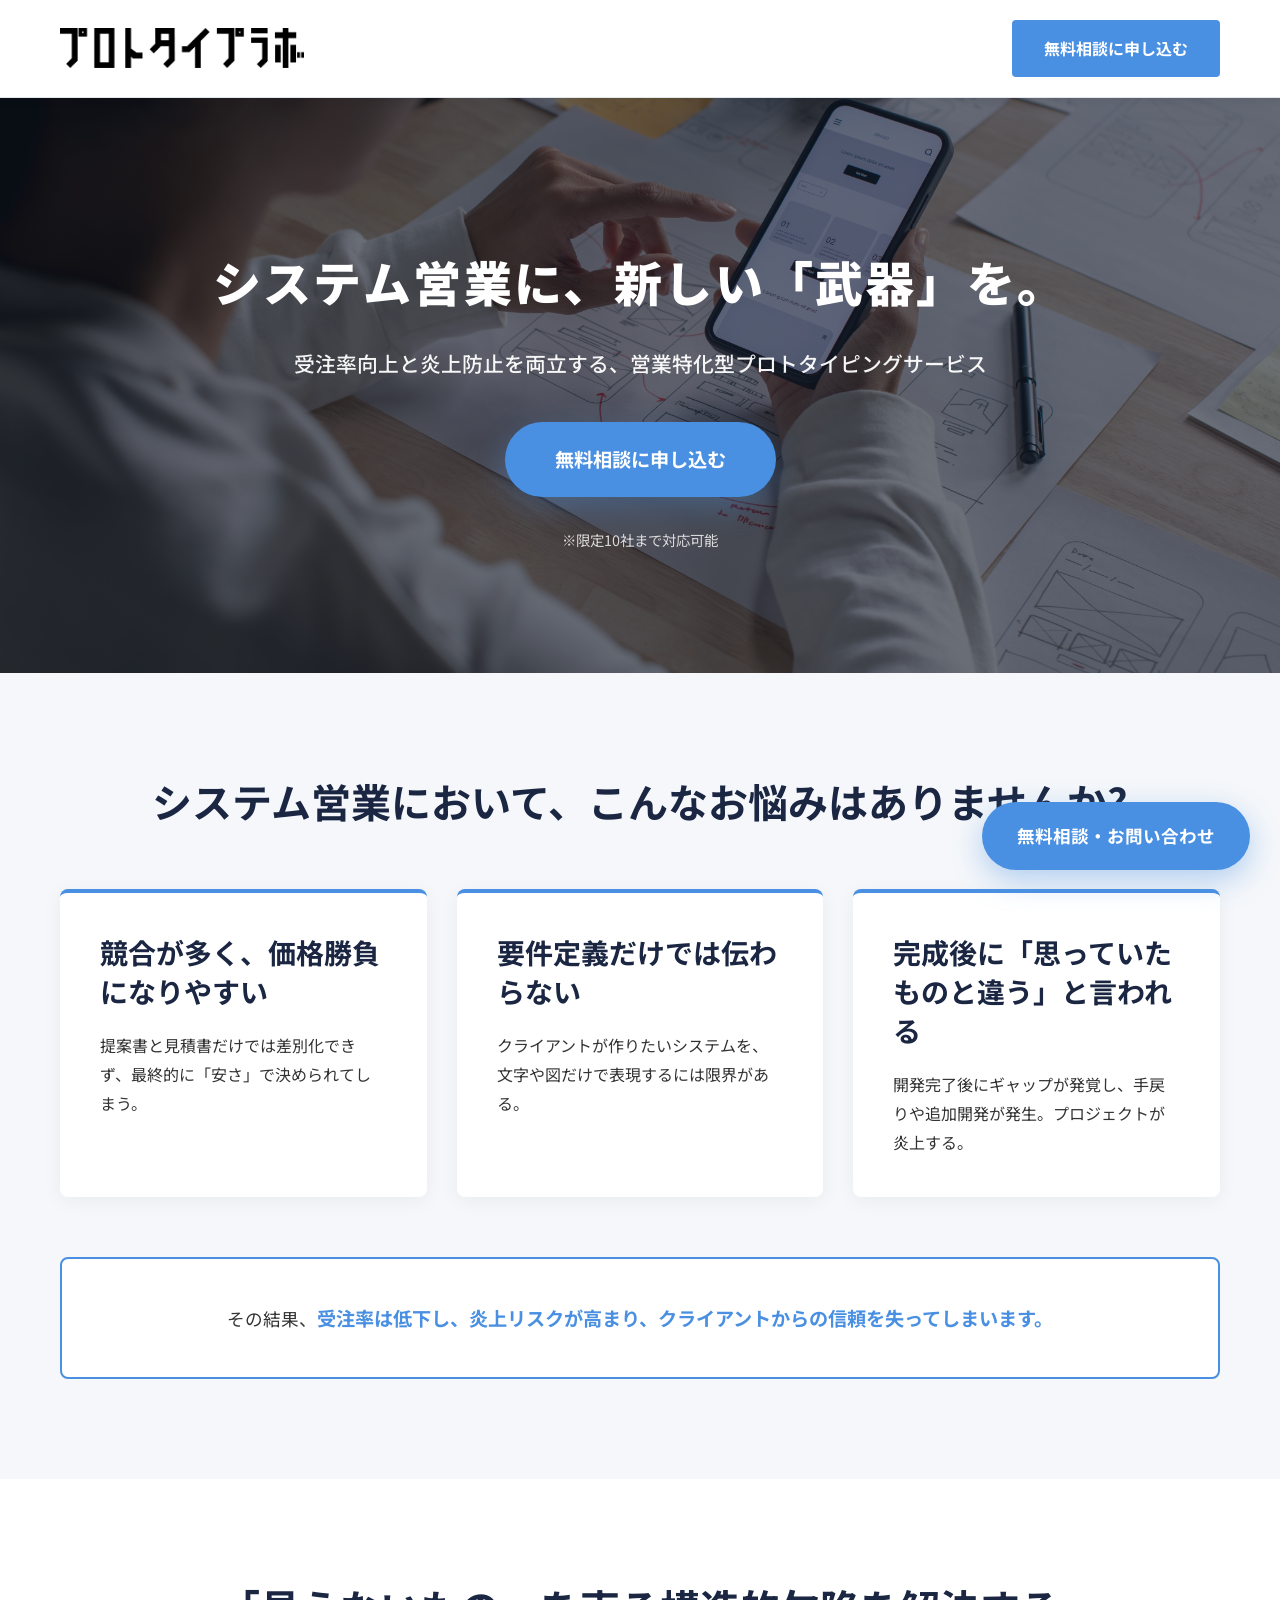
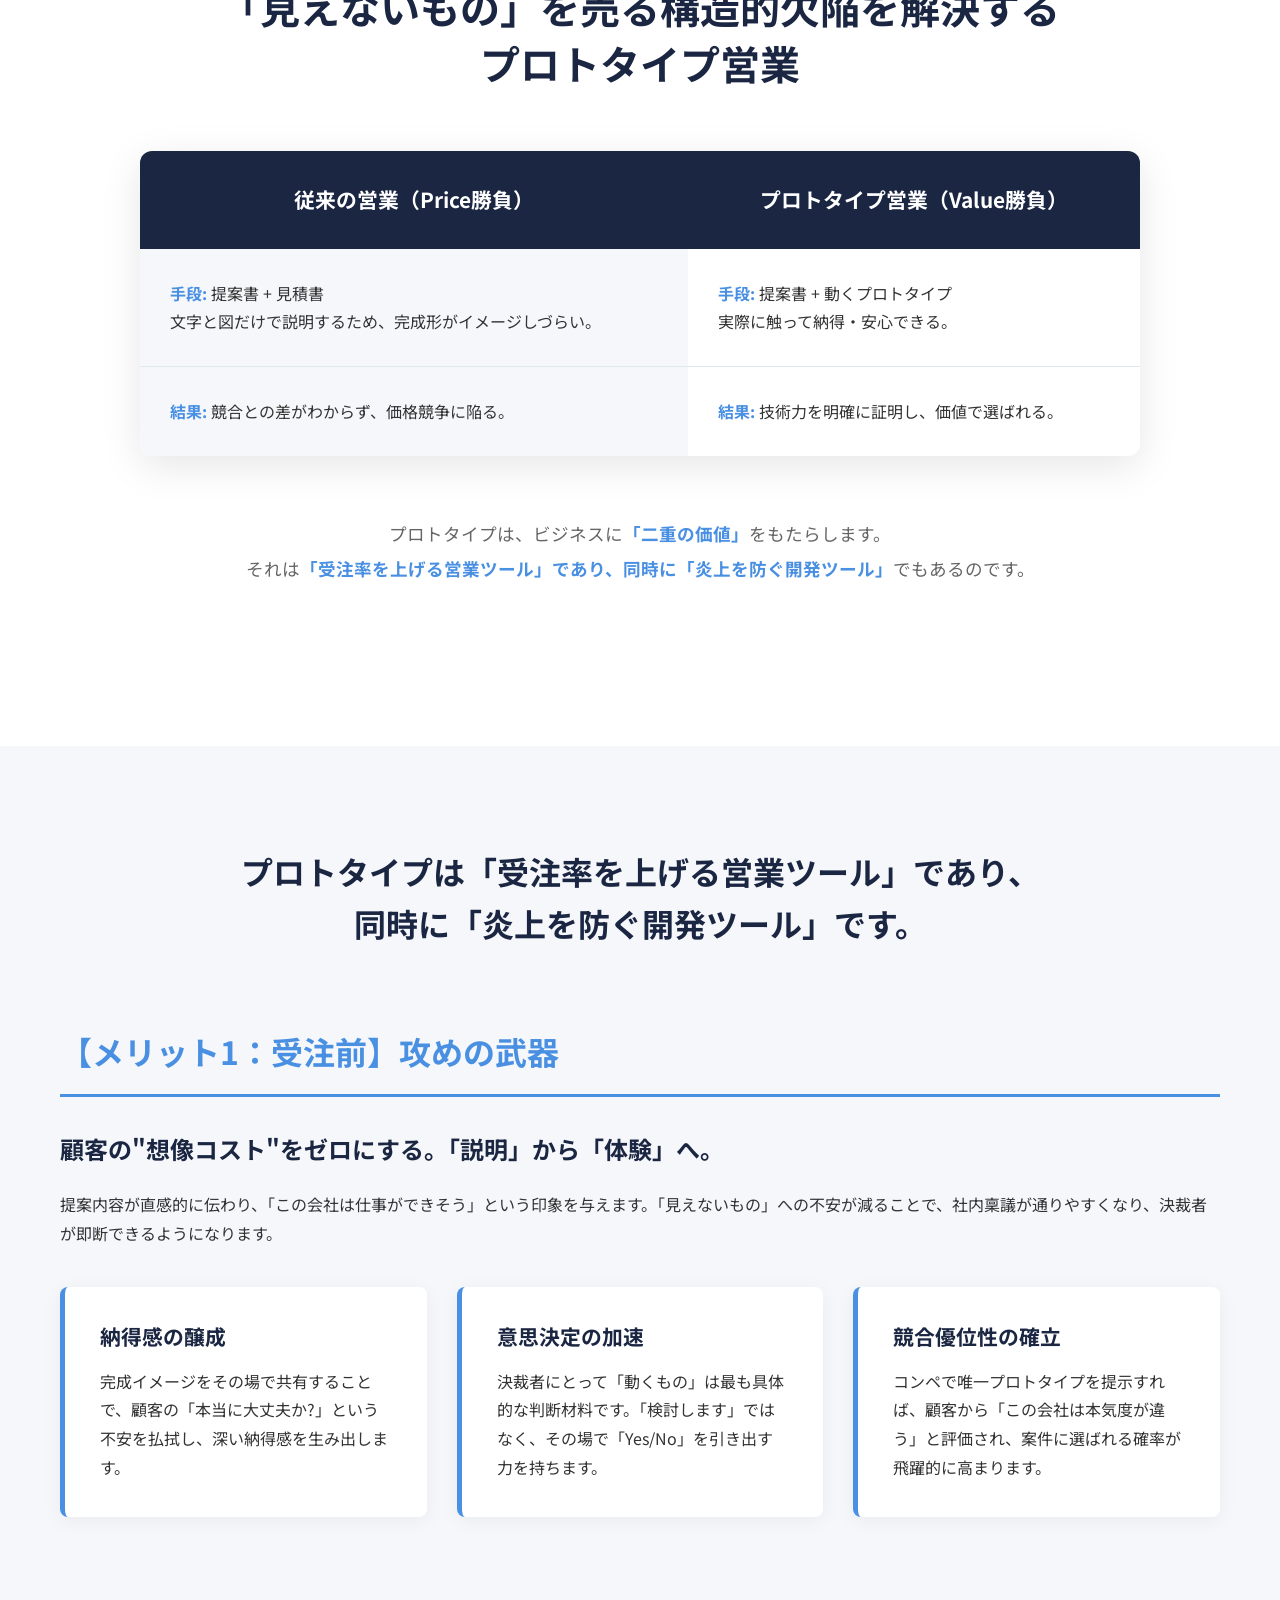
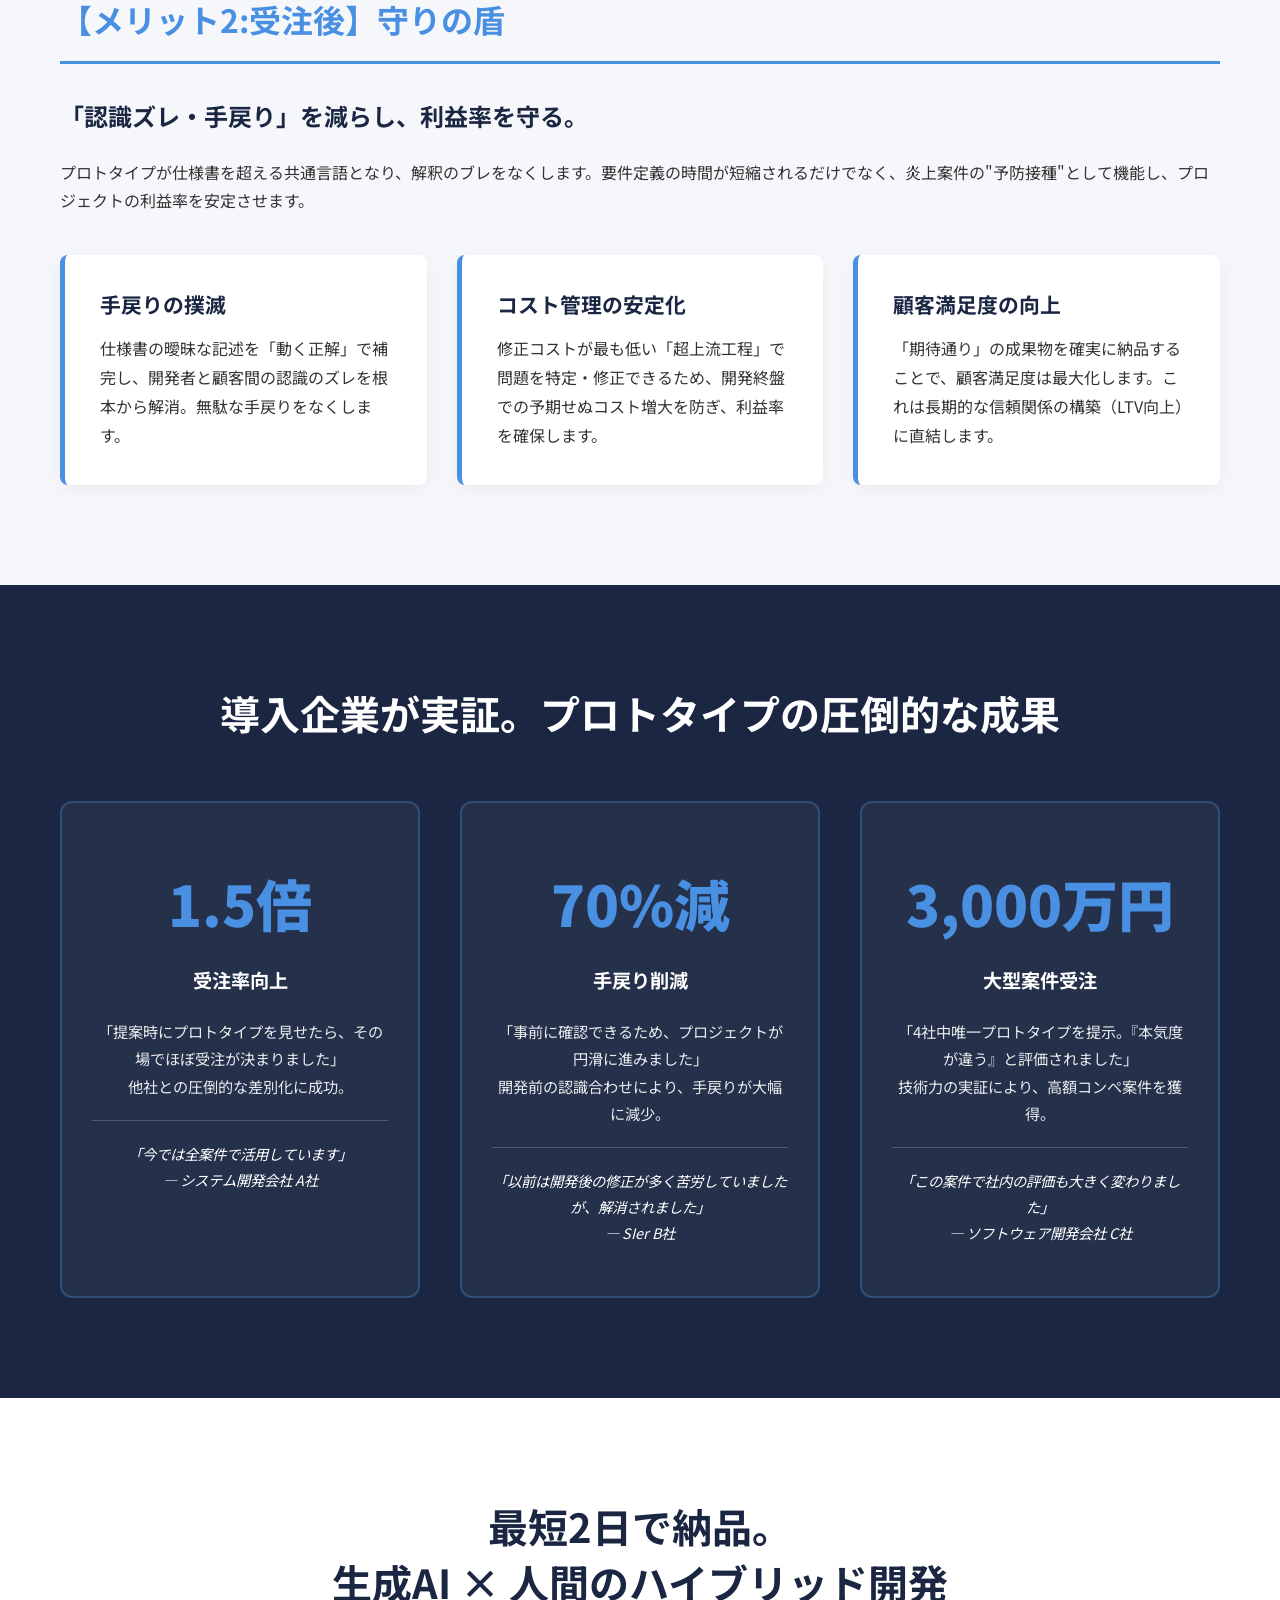
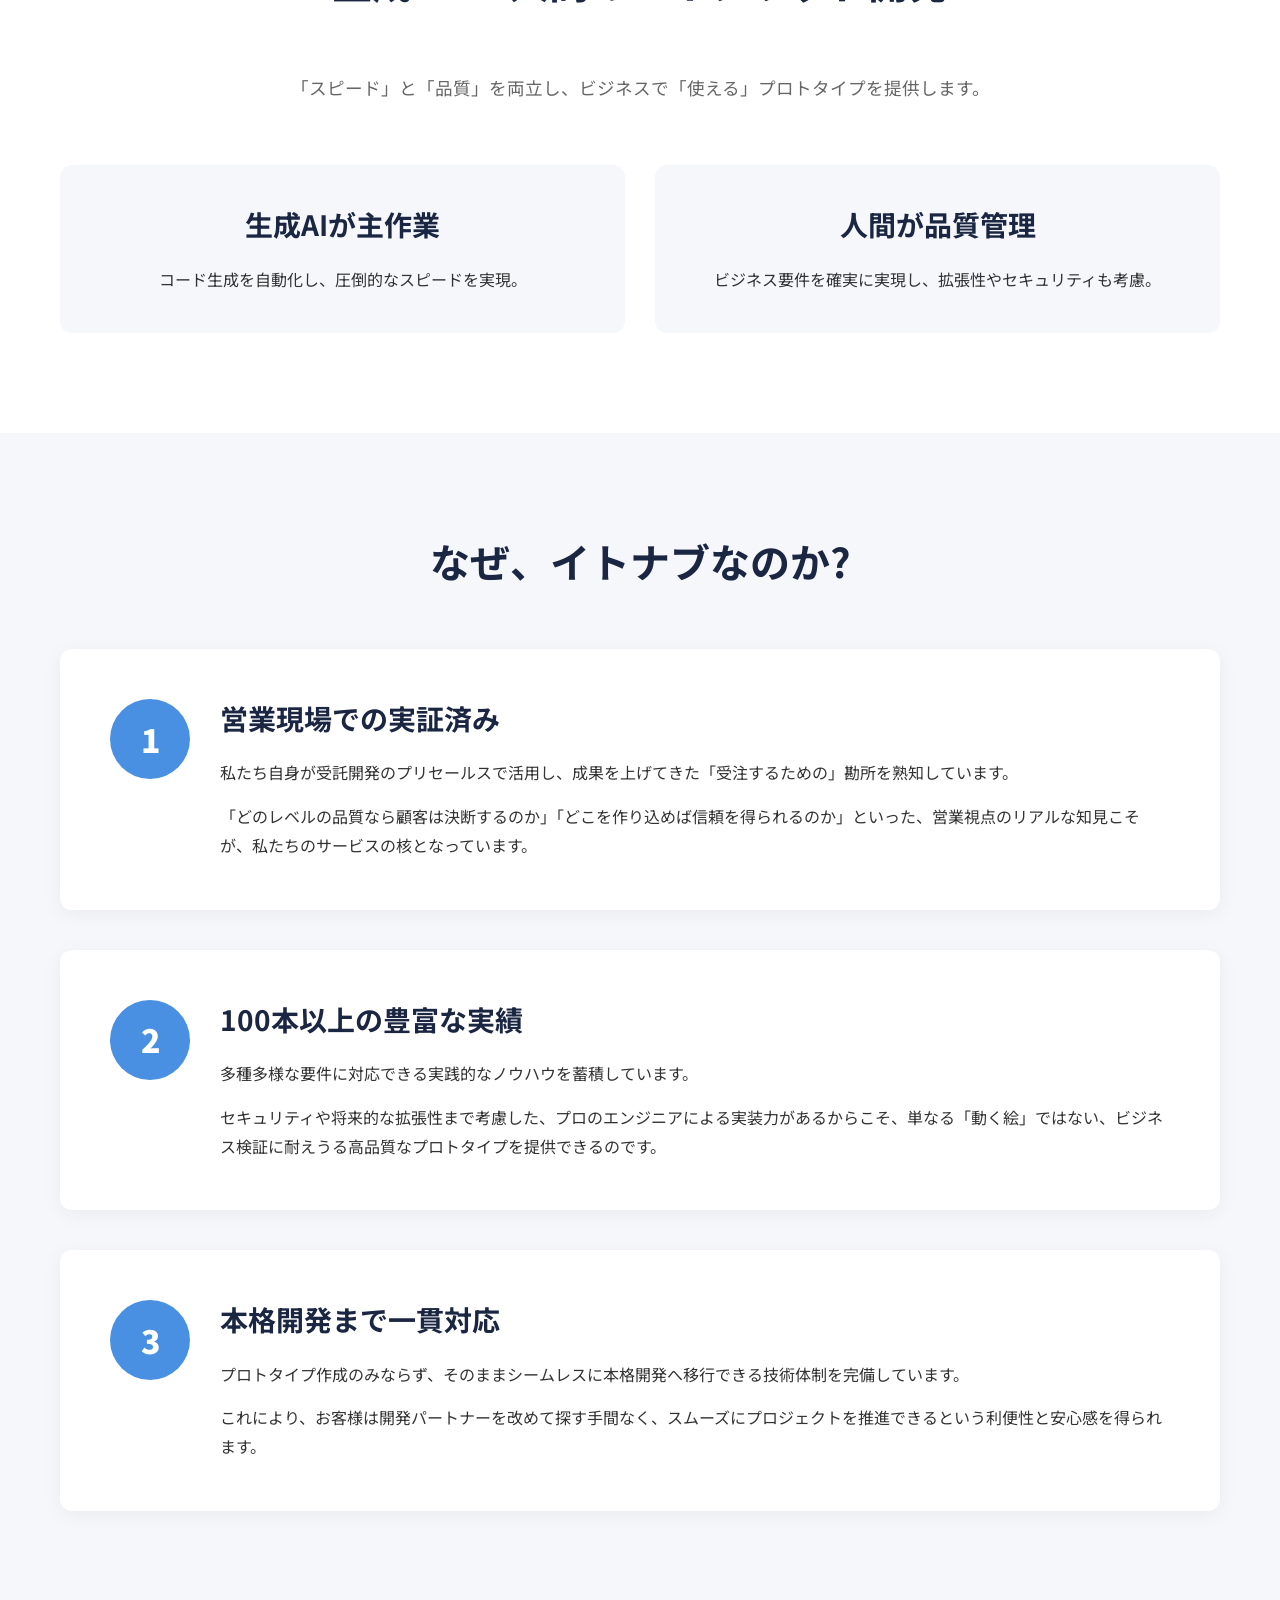
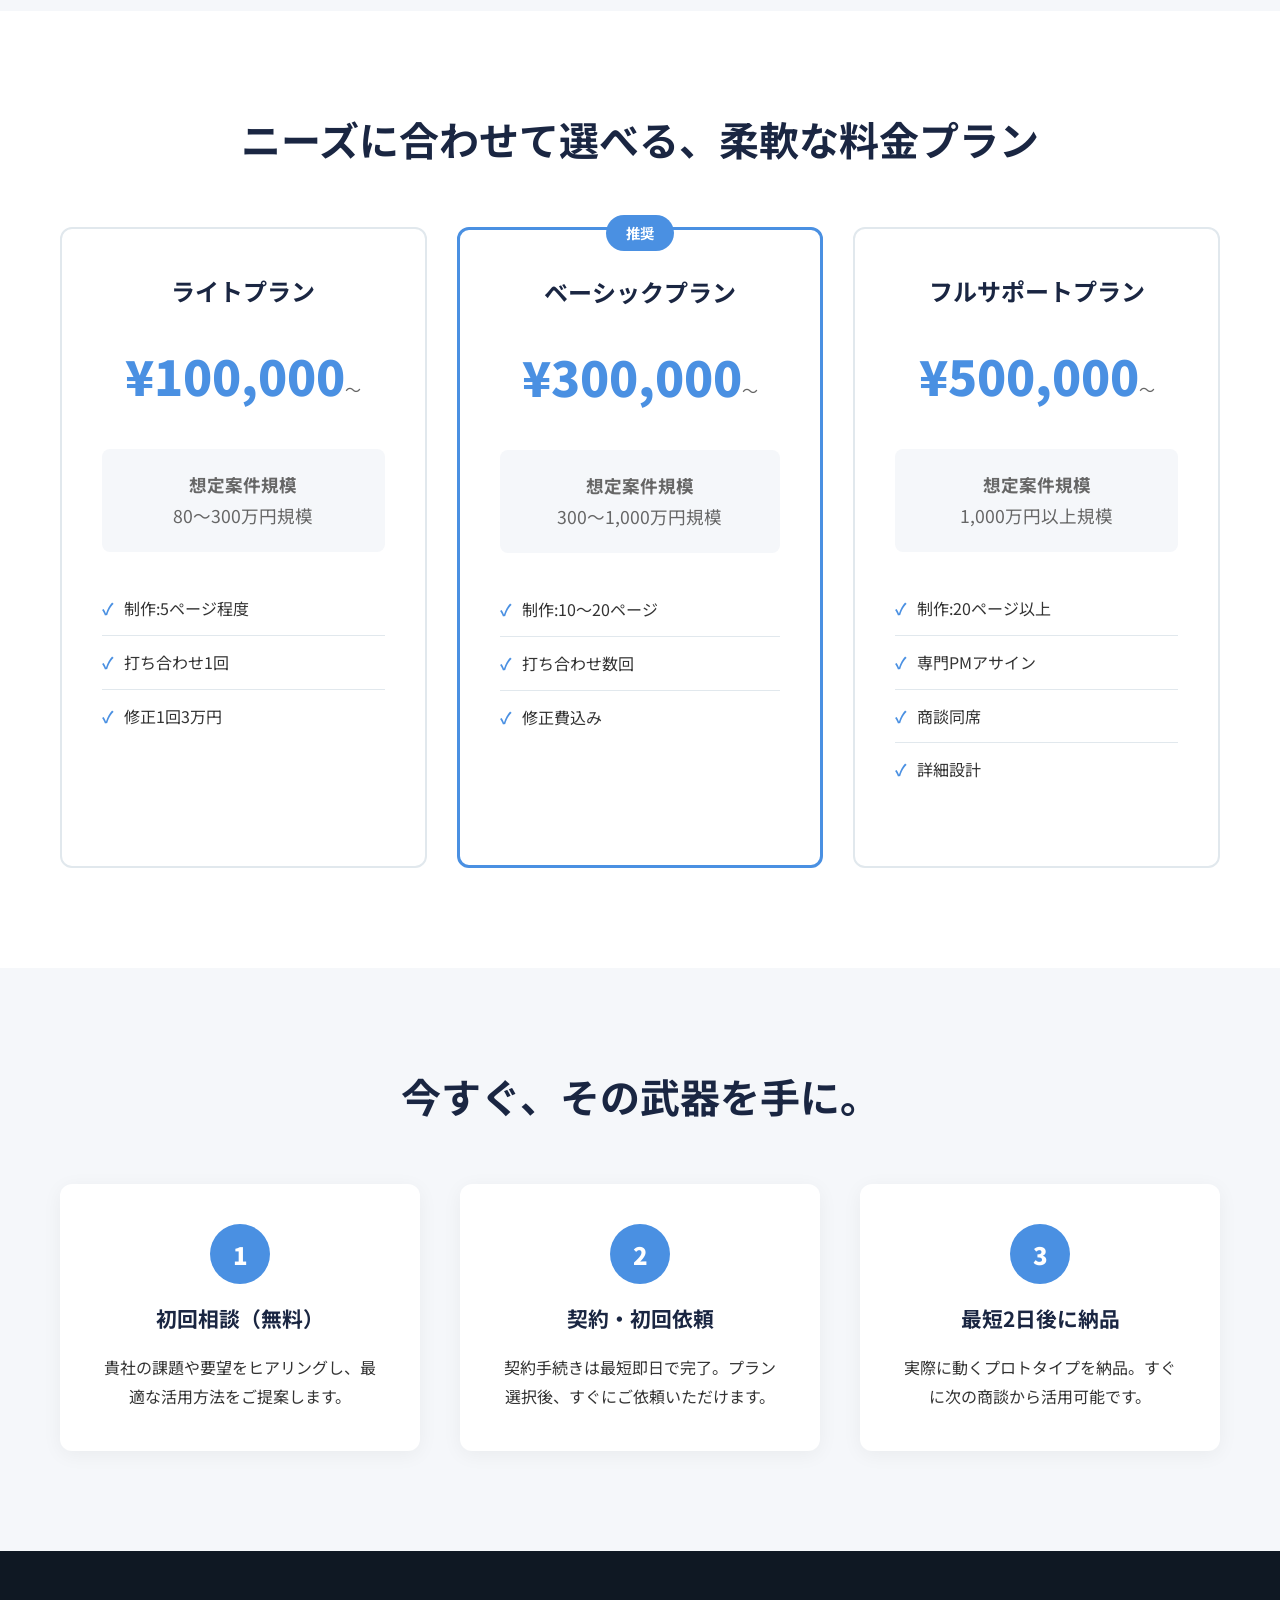
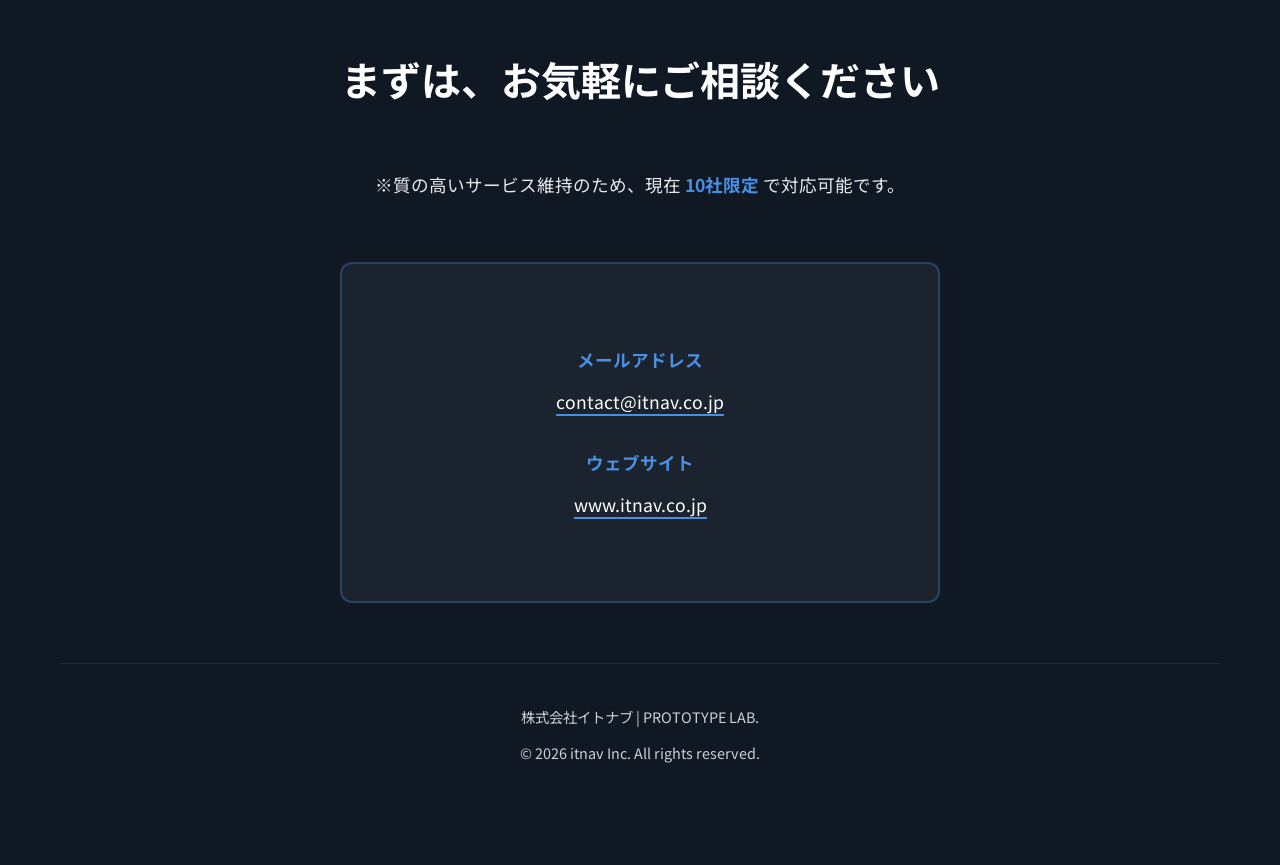
==== commit f3c8a665: "メインビジュアルとロゴを画像に更新 - ヘッダーロゴをimg/logo.pngに変更 - メインビジュアル背景をimg/main.jpgに変更 - メインビジュアルのテキスト「PROTOTYPE LA" ====
--- a/index.html
+++ b/index.html
@@ -87,10 +87,13 @@
         }
 
         .logo {
-            font-size: 1.5rem;
-            font-weight: 900;
-            color: var(--primary-navy);
-            letter-spacing: 0.05em;
+            display: flex;
+            align-items: center;
+        }
+
+        .logo img {
+            height: 40px;
+            width: auto;
         }
 
         .logo-accent {
@@ -115,7 +118,7 @@
 
         /* ヒーローセクション */
         .hero {
-            background: linear-gradient(135deg, var(--dark-bg) 0%, var(--primary-navy) 100%);
+            background: url('img/main.jpg') center center / cover no-repeat;
             color: var(--white);
             padding: 150px 0 120px;
             text-align: center;
@@ -130,11 +133,8 @@
             left: 0;
             right: 0;
             bottom: 0;
-            background:
-                linear-gradient(45deg, transparent 45%, rgba(74, 144, 226, 0.05) 45%, rgba(74, 144, 226, 0.05) 55%, transparent 55%),
-                linear-gradient(-45deg, transparent 45%, rgba(74, 144, 226, 0.05) 45%, rgba(74, 144, 226, 0.05) 55%, transparent 55%);
-            background-size: 60px 60px;
-            opacity: 0.3;
+            background: rgba(15, 24, 35, 0.6);
+            opacity: 1;
         }
 
         .hero-content {
@@ -804,7 +804,7 @@
         <div class="container">
             <div class="header-inner">
                 <div class="logo">
-                    PROTOTYPE <span class="logo-accent">LAB.</span>
+                    <img src="img/logo.png" alt="PROTOTYPE LAB.">
                 </div>
                 <a href="#contact" class="header-cta">無料相談に申し込む</a>
             </div>
@@ -817,7 +817,6 @@
             <div class="hero-content fade-in-up">
                 <h1>システム営業に、新しい「武器」を。</h1>
                 <p class="hero-subtitle">受注率向上と炎上防止を両立する、営業特化型プロトタイピングサービス</p>
-                <p class="hero-service-name">PROTOTYPE LAB.（プロトタイプラボ）</p>
                 <a href="#contact" class="hero-cta">無料相談に申し込む</a>
                 <p class="hero-note">※限定10社まで対応可能</p>
             </div>
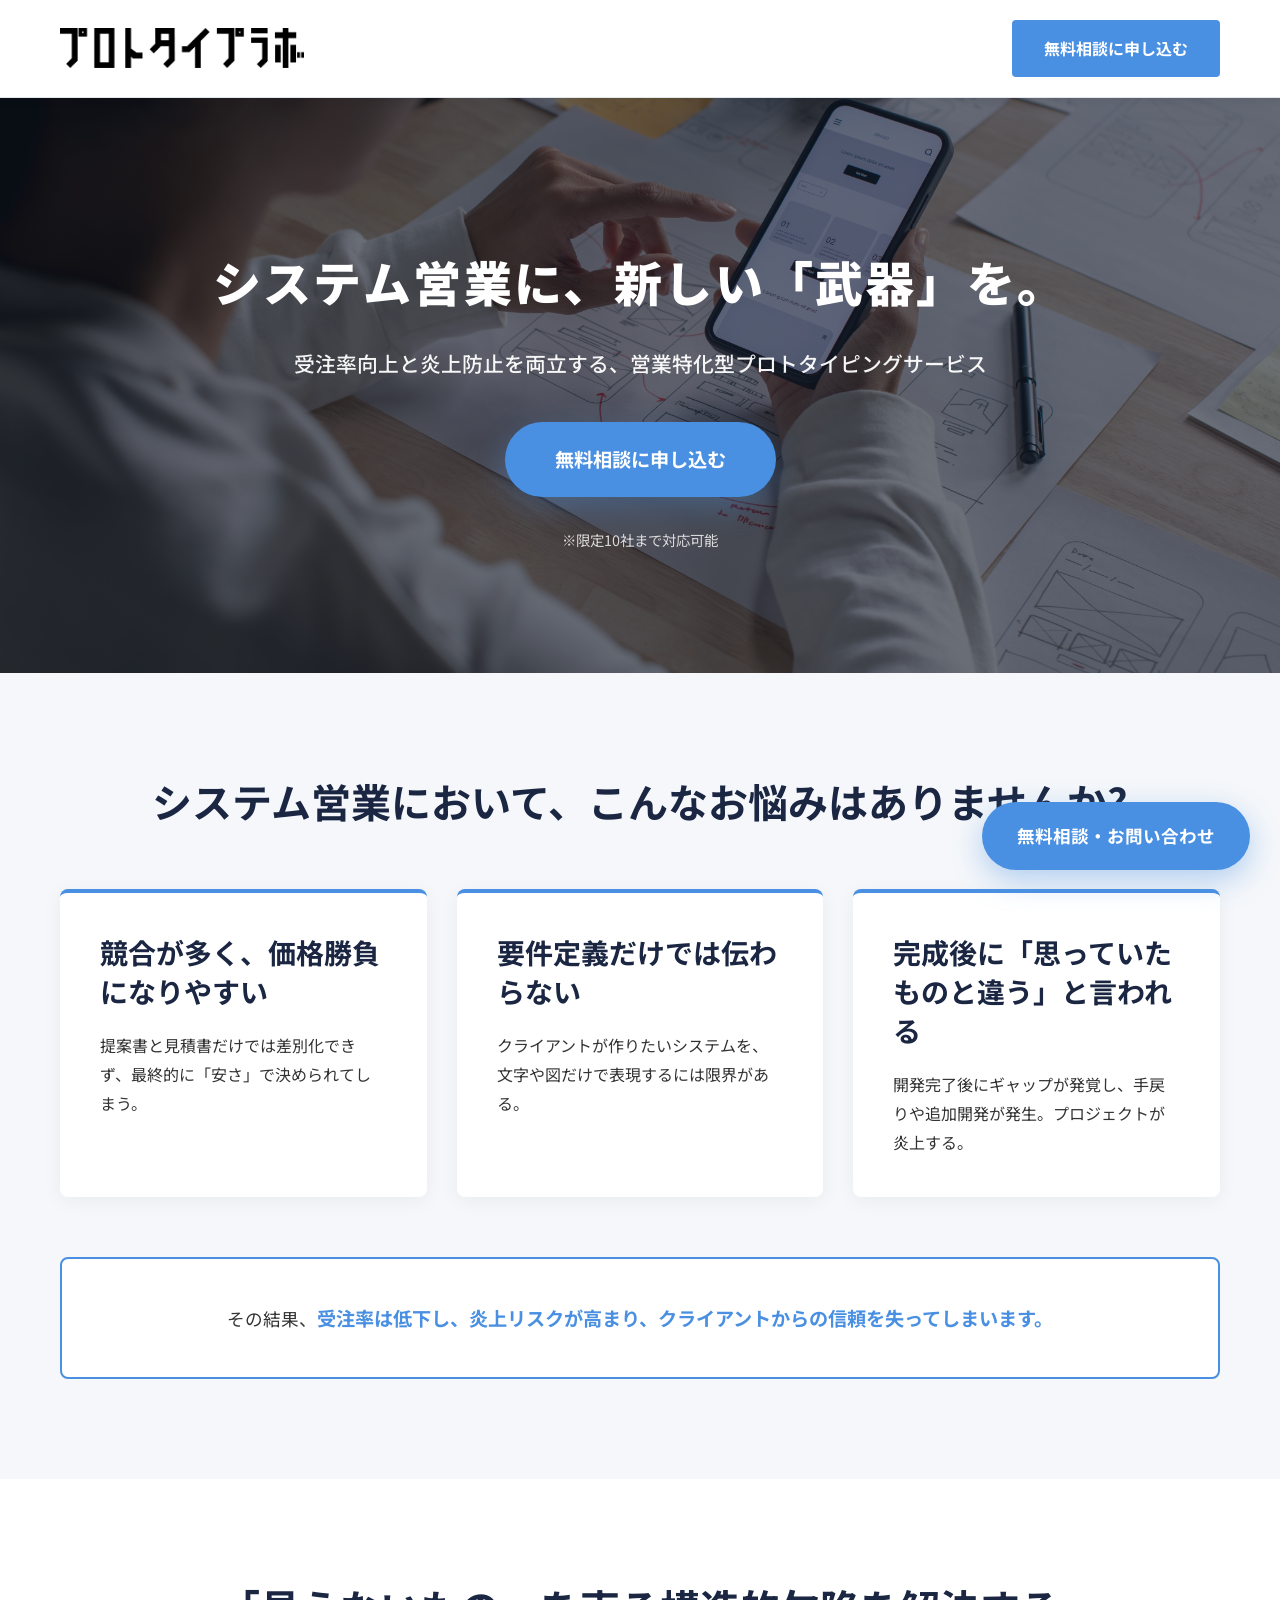
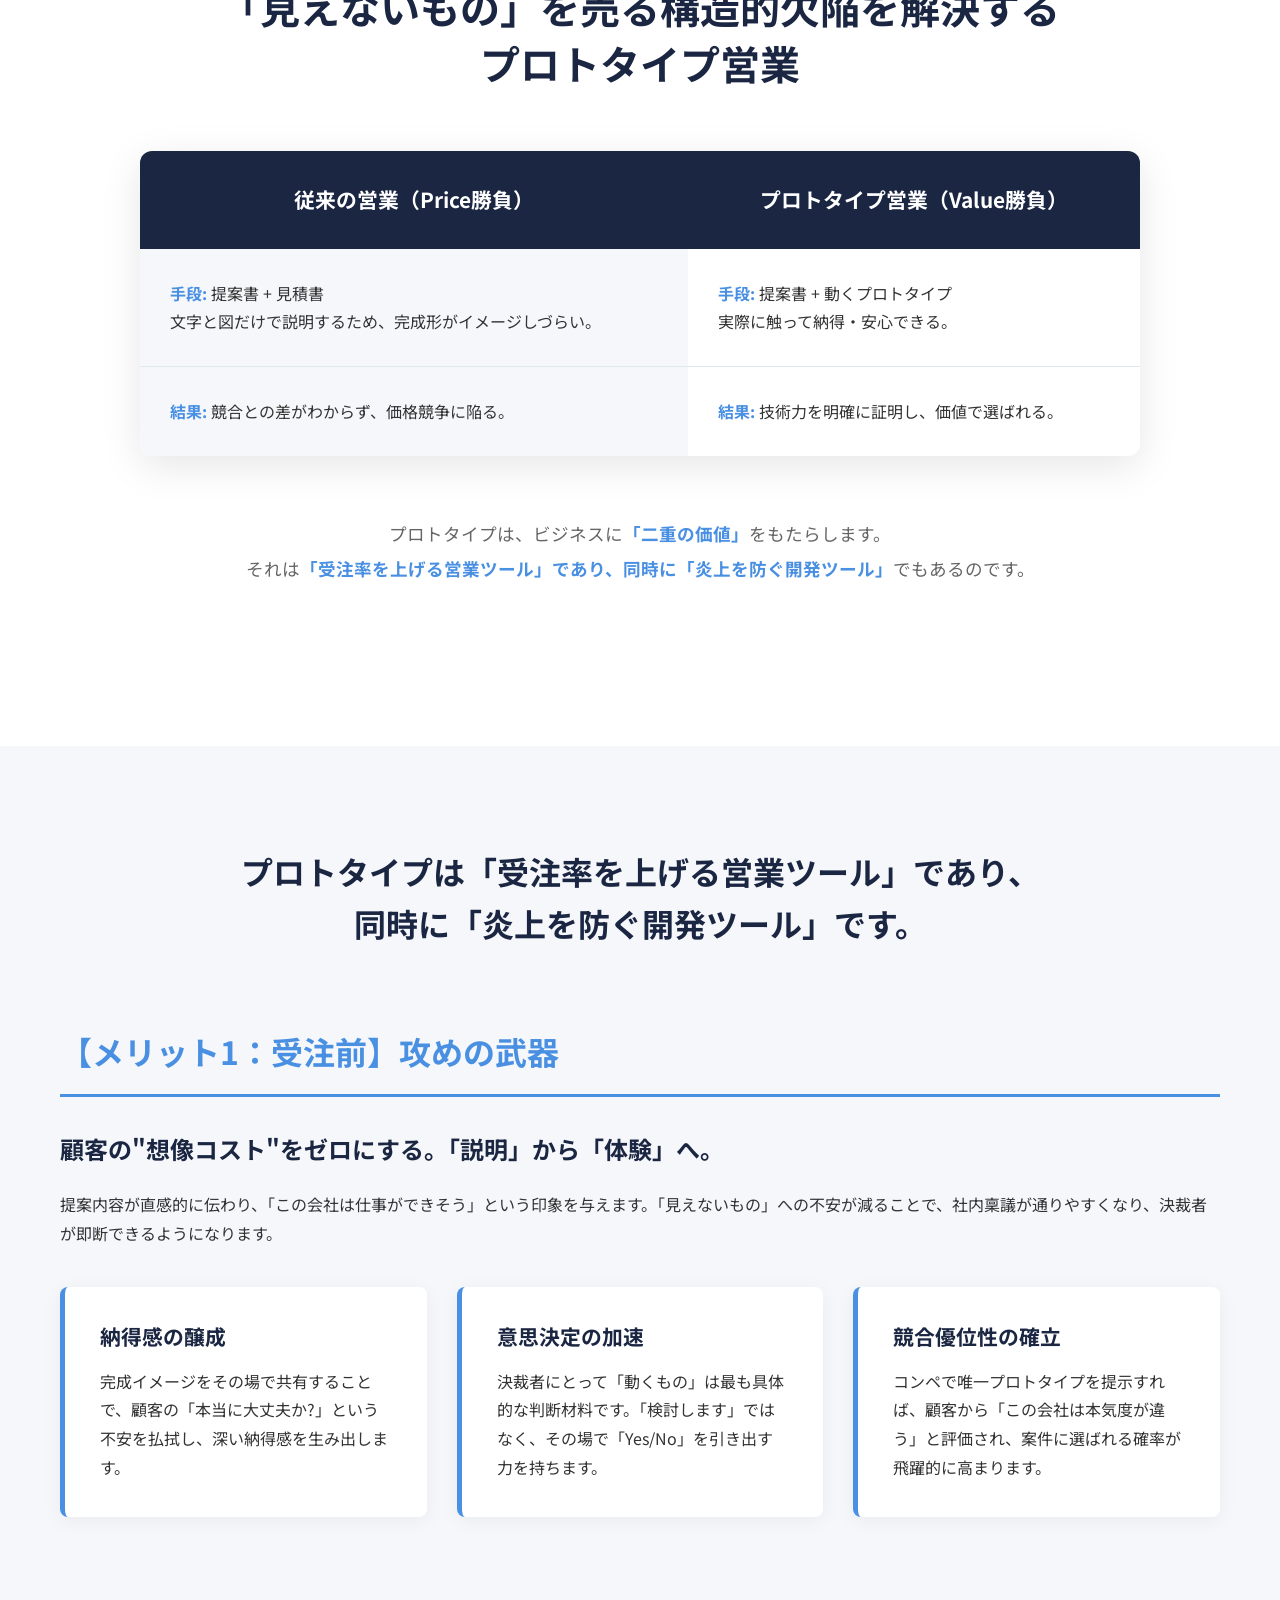
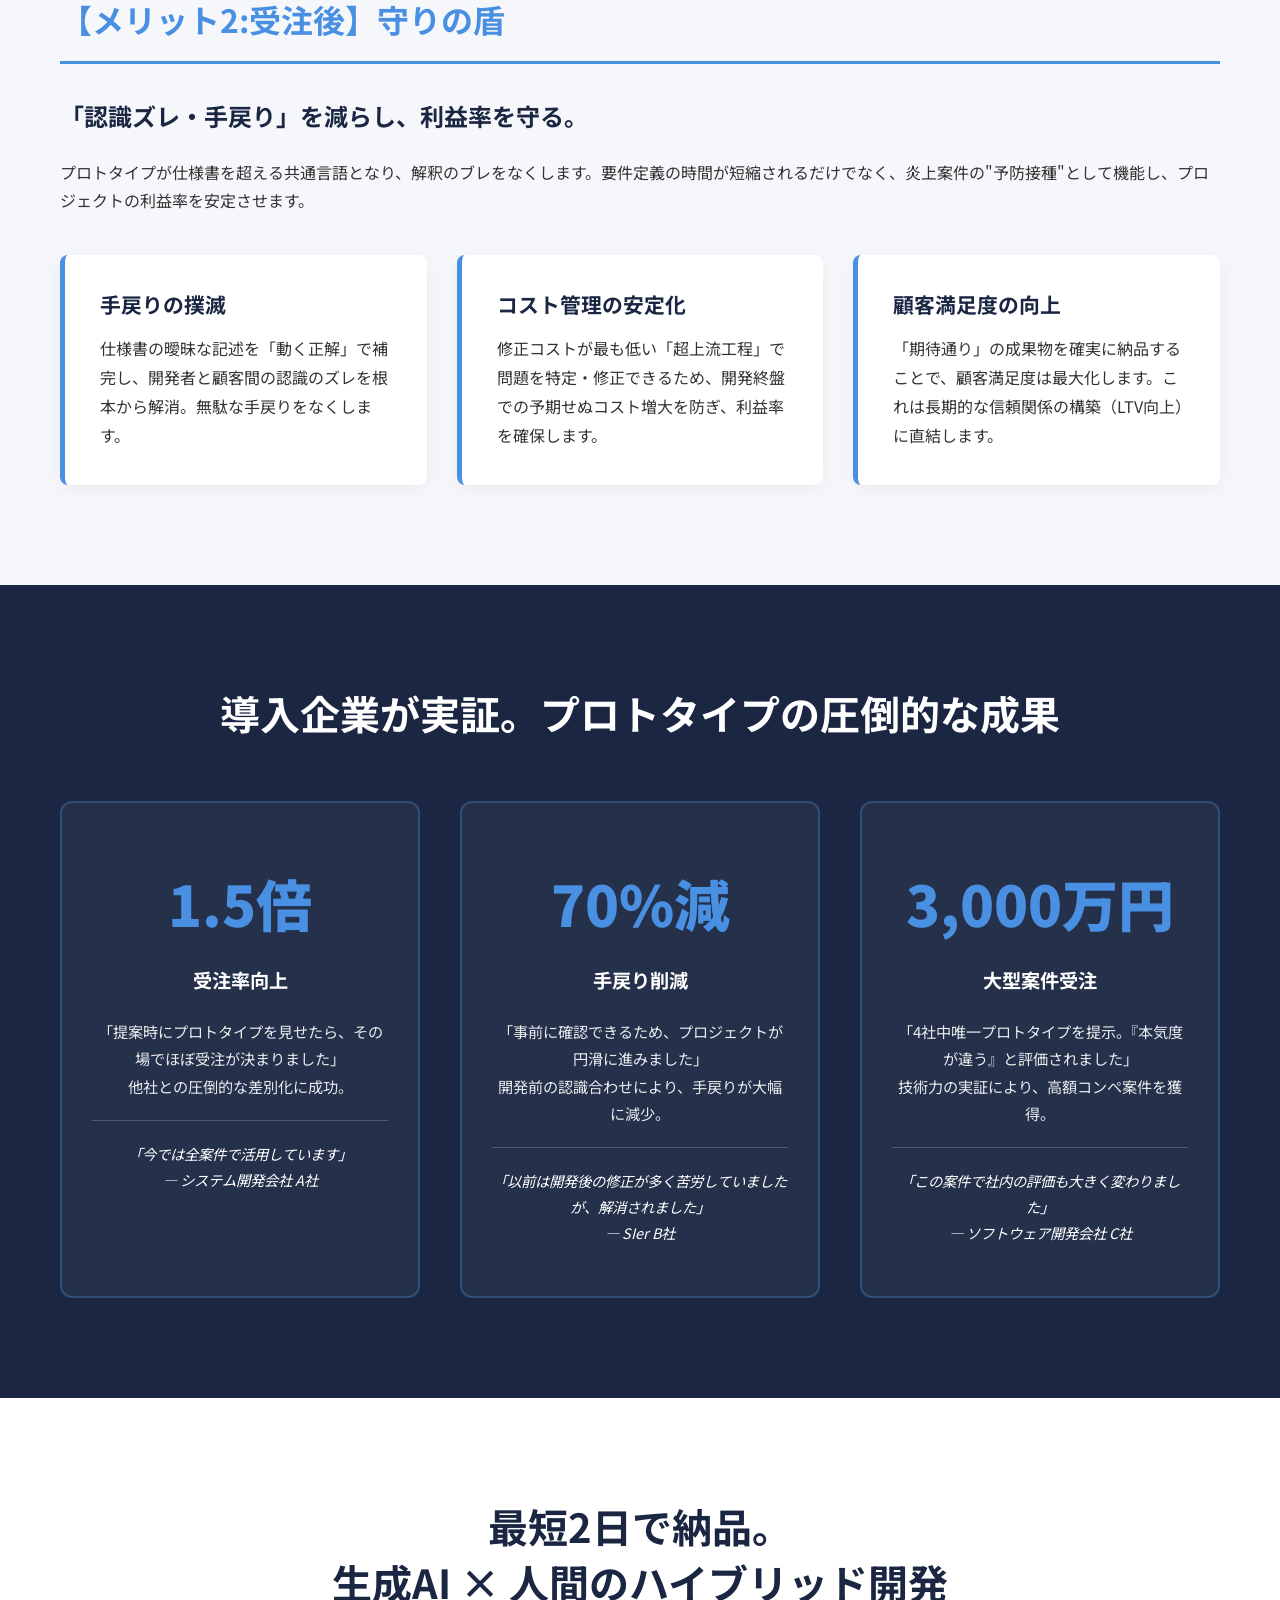
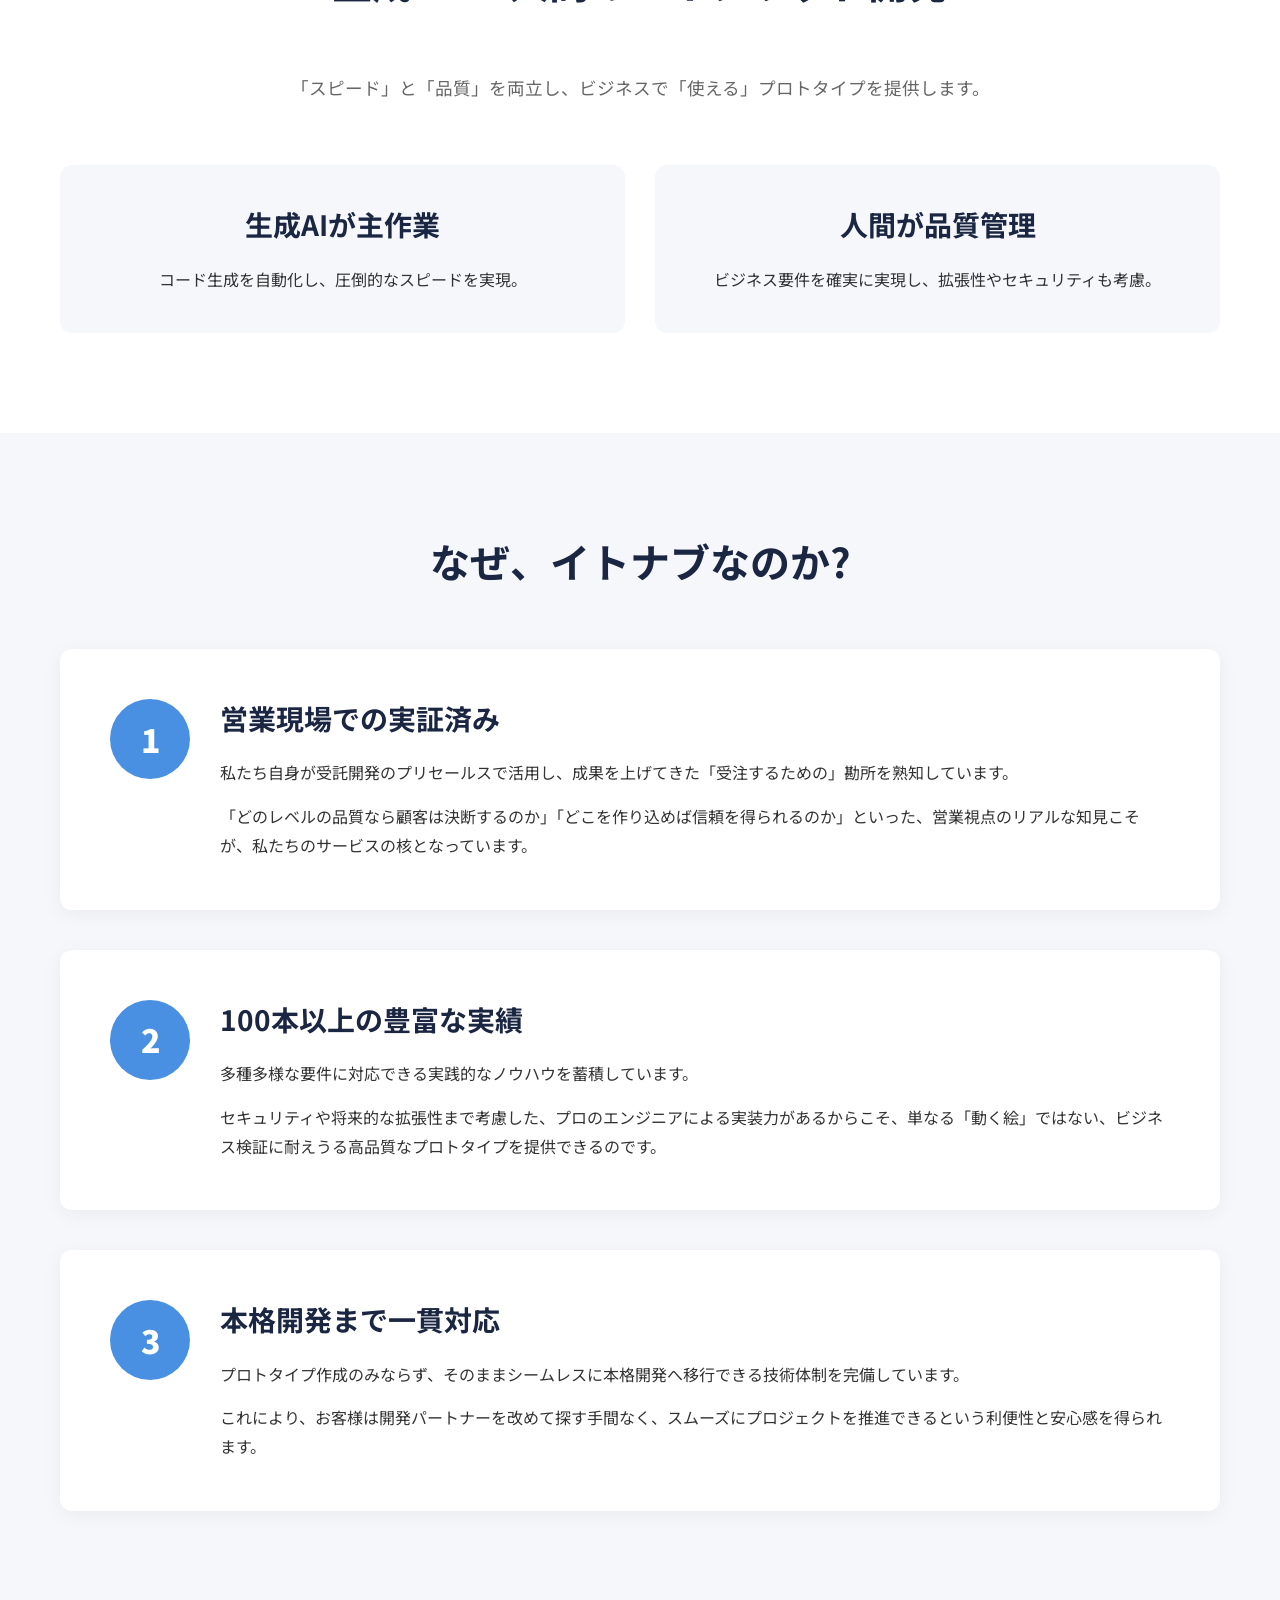
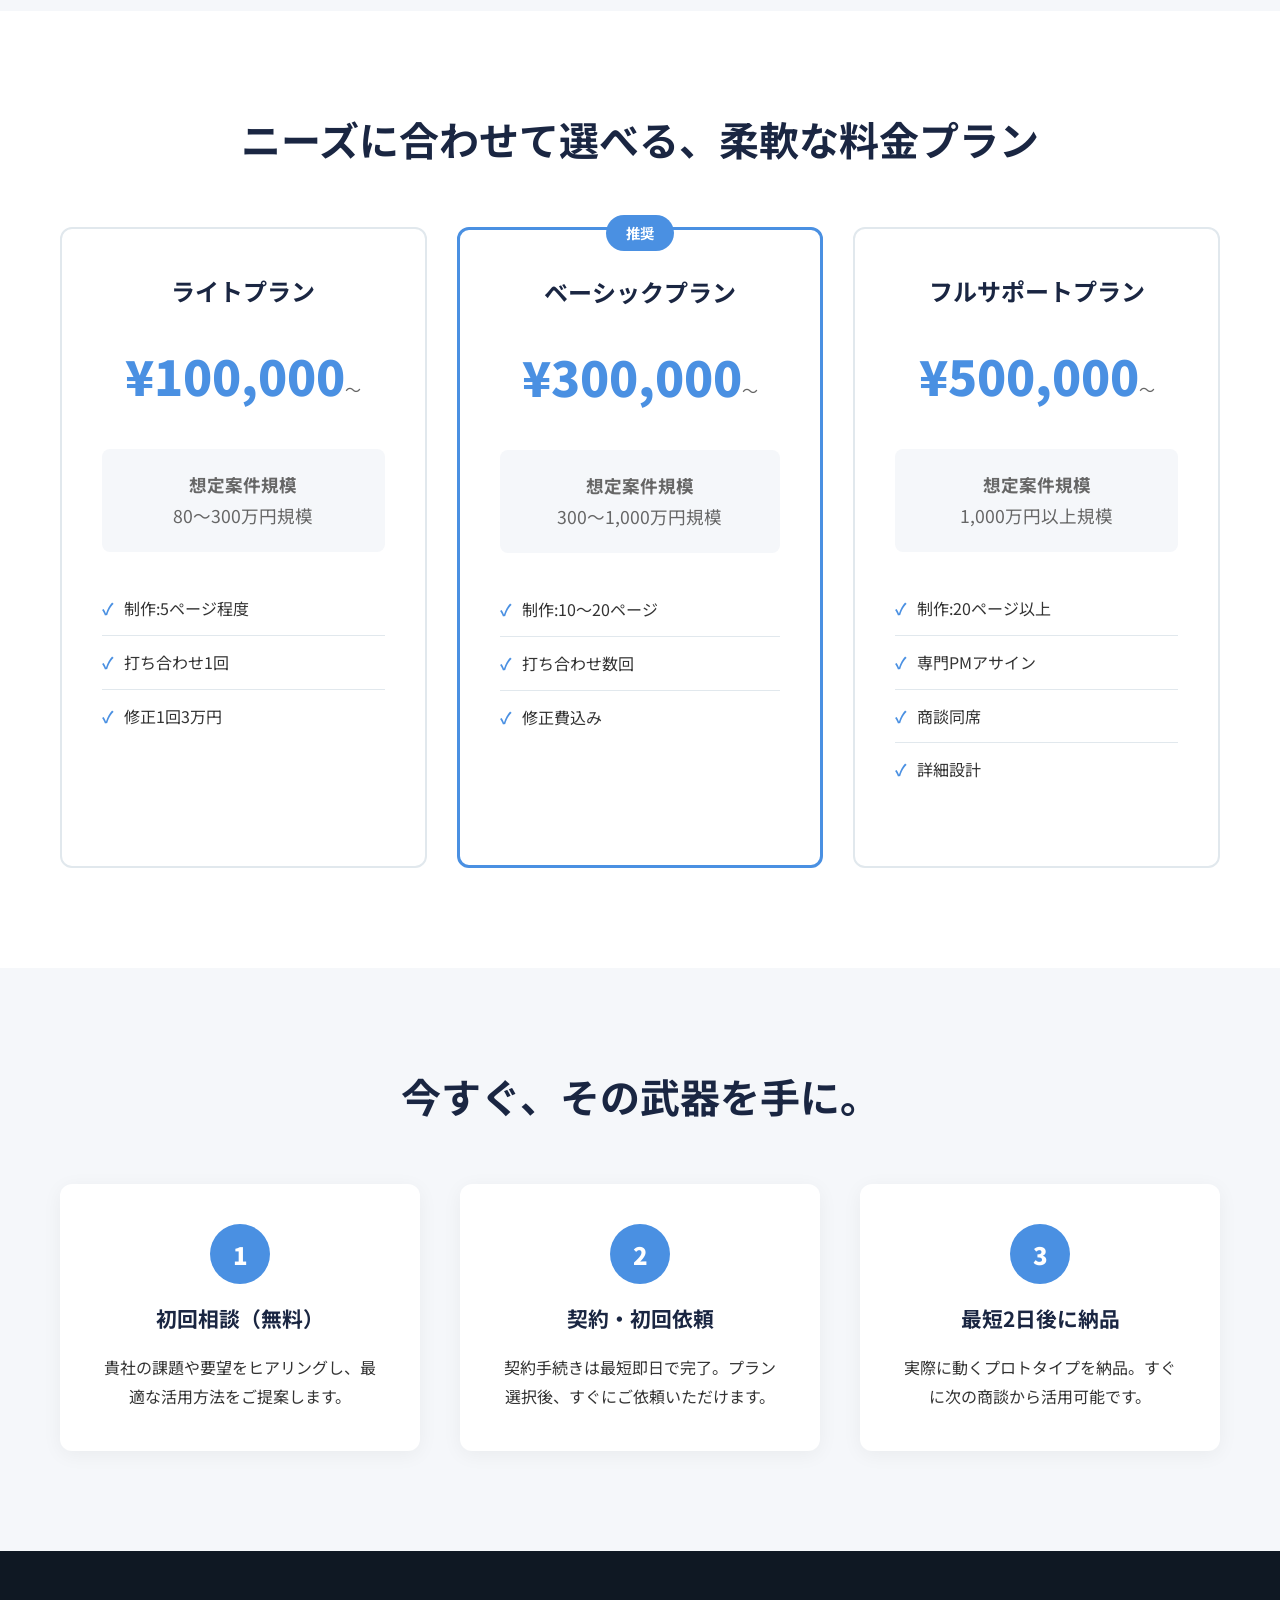
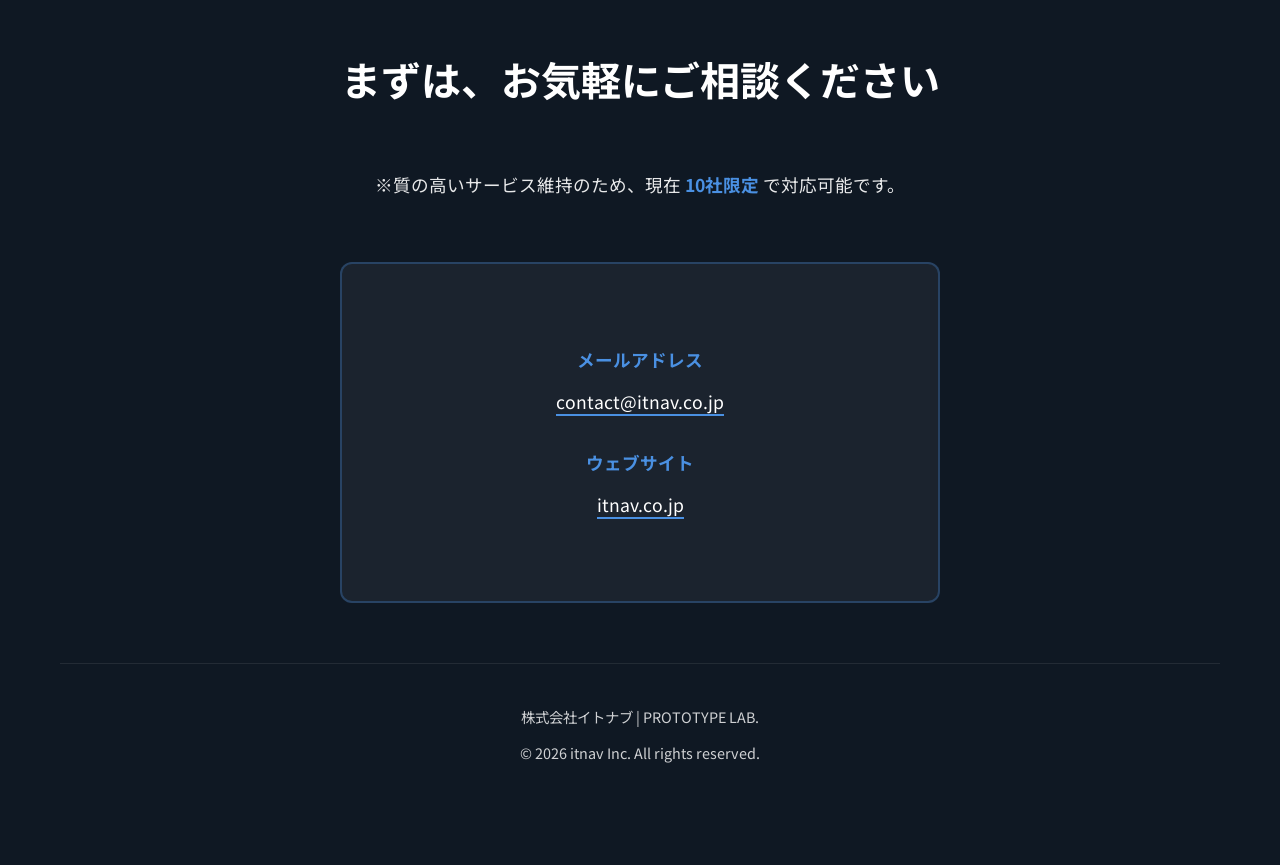
==== commit 7d66c3ad: "フッターのWebサイトリンクをhttps://itnav.co.jp/に更新し、表示テキストをitnav.co.jpに変更" ====
--- a/index.html
+++ b/index.html
@@ -1137,7 +1137,7 @@
                 </div>
                 <div class="contact-item">
                     <strong>ウェブサイト</strong>
-                    <a href="https://www.itnav.co.jp" target="_blank" rel="noopener noreferrer">www.itnav.co.jp</a>
+                    <a href="https://itnav.co.jp/" target="_blank" rel="noopener noreferrer">itnav.co.jp</a>
                 </div>
             </div>
 
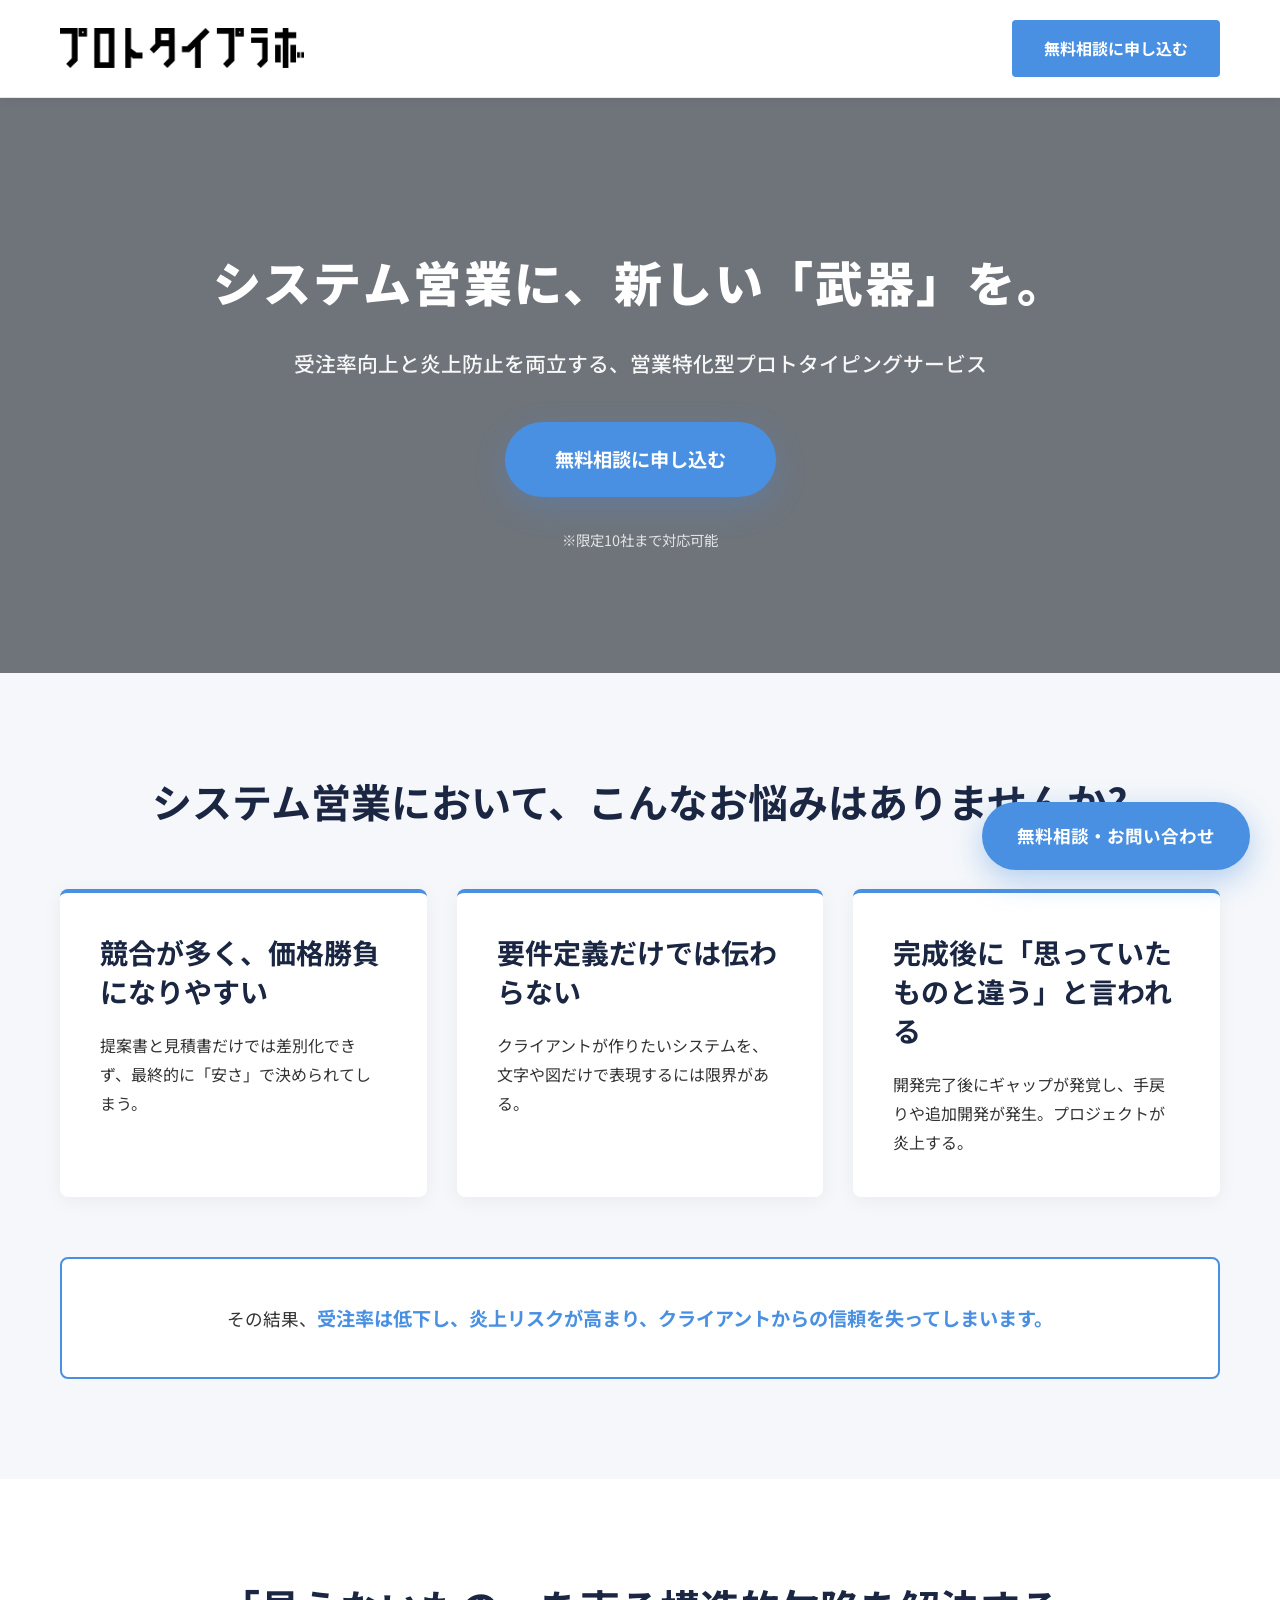
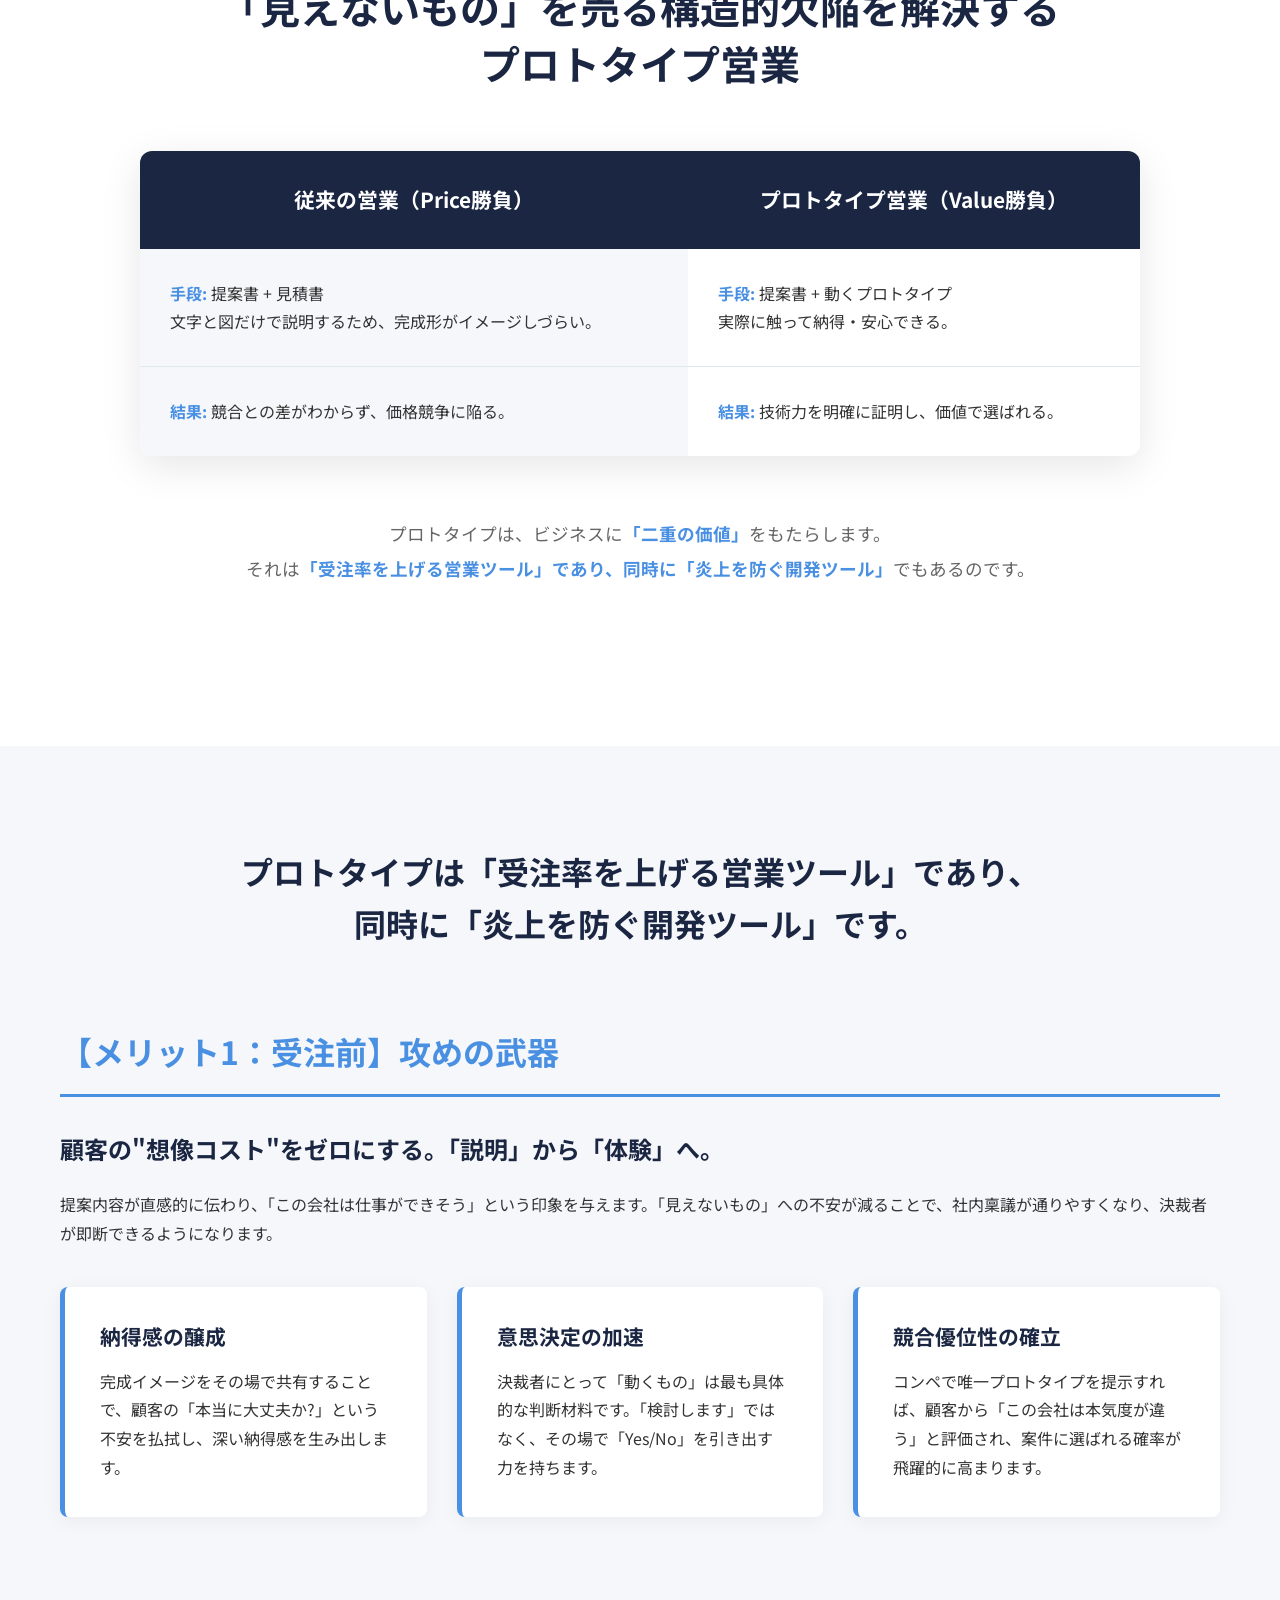
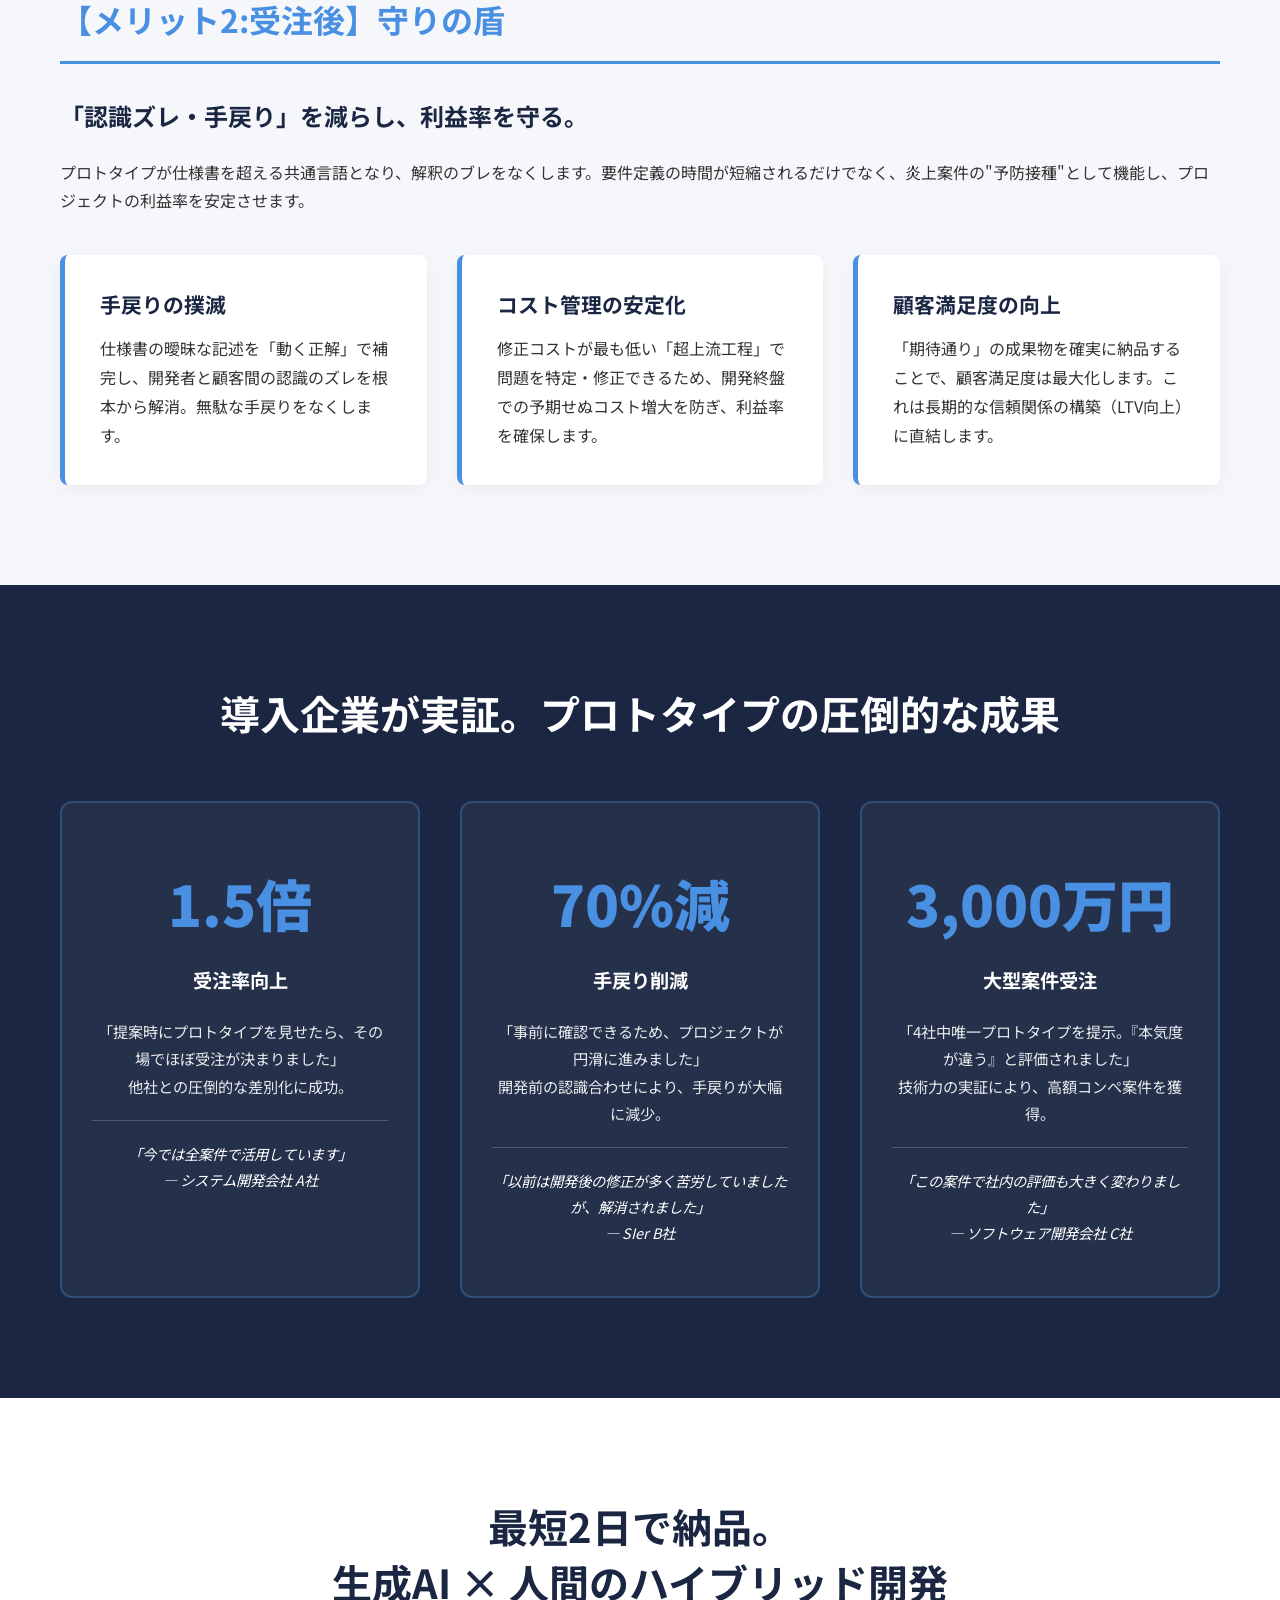
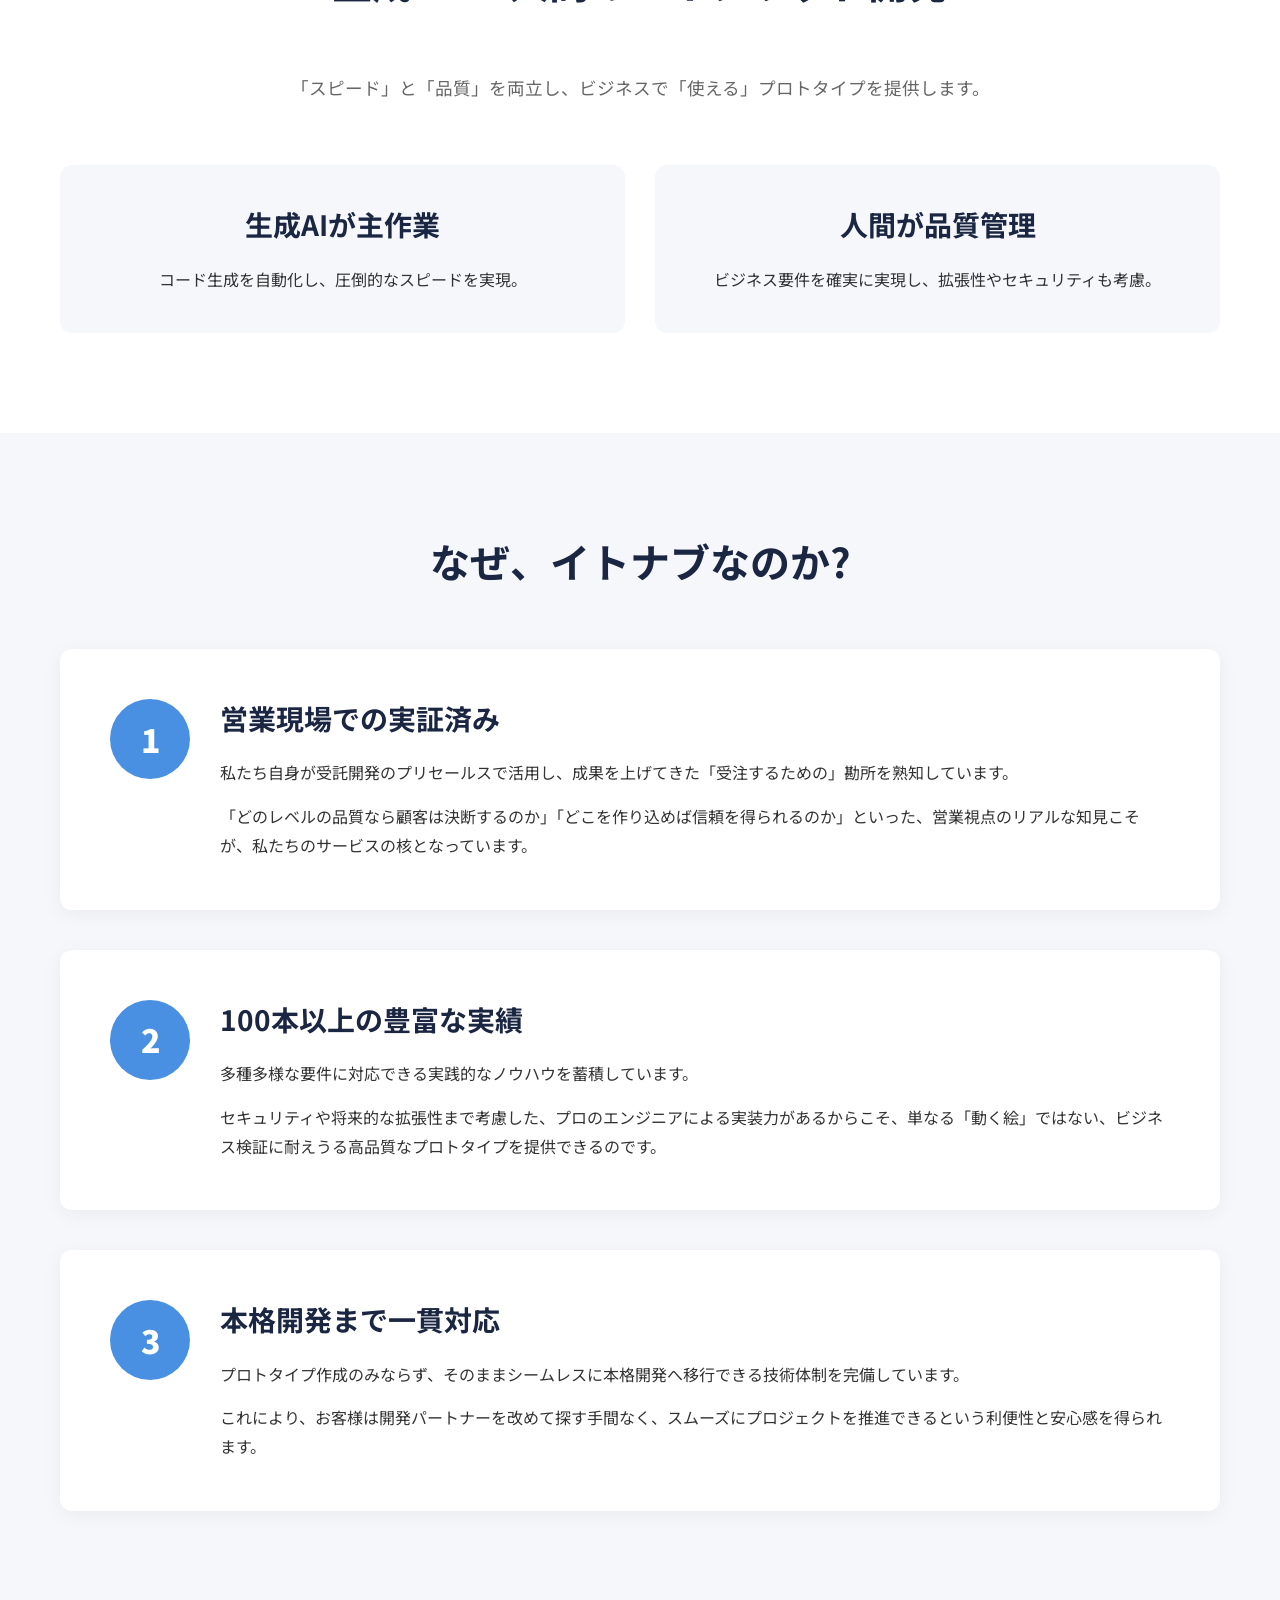
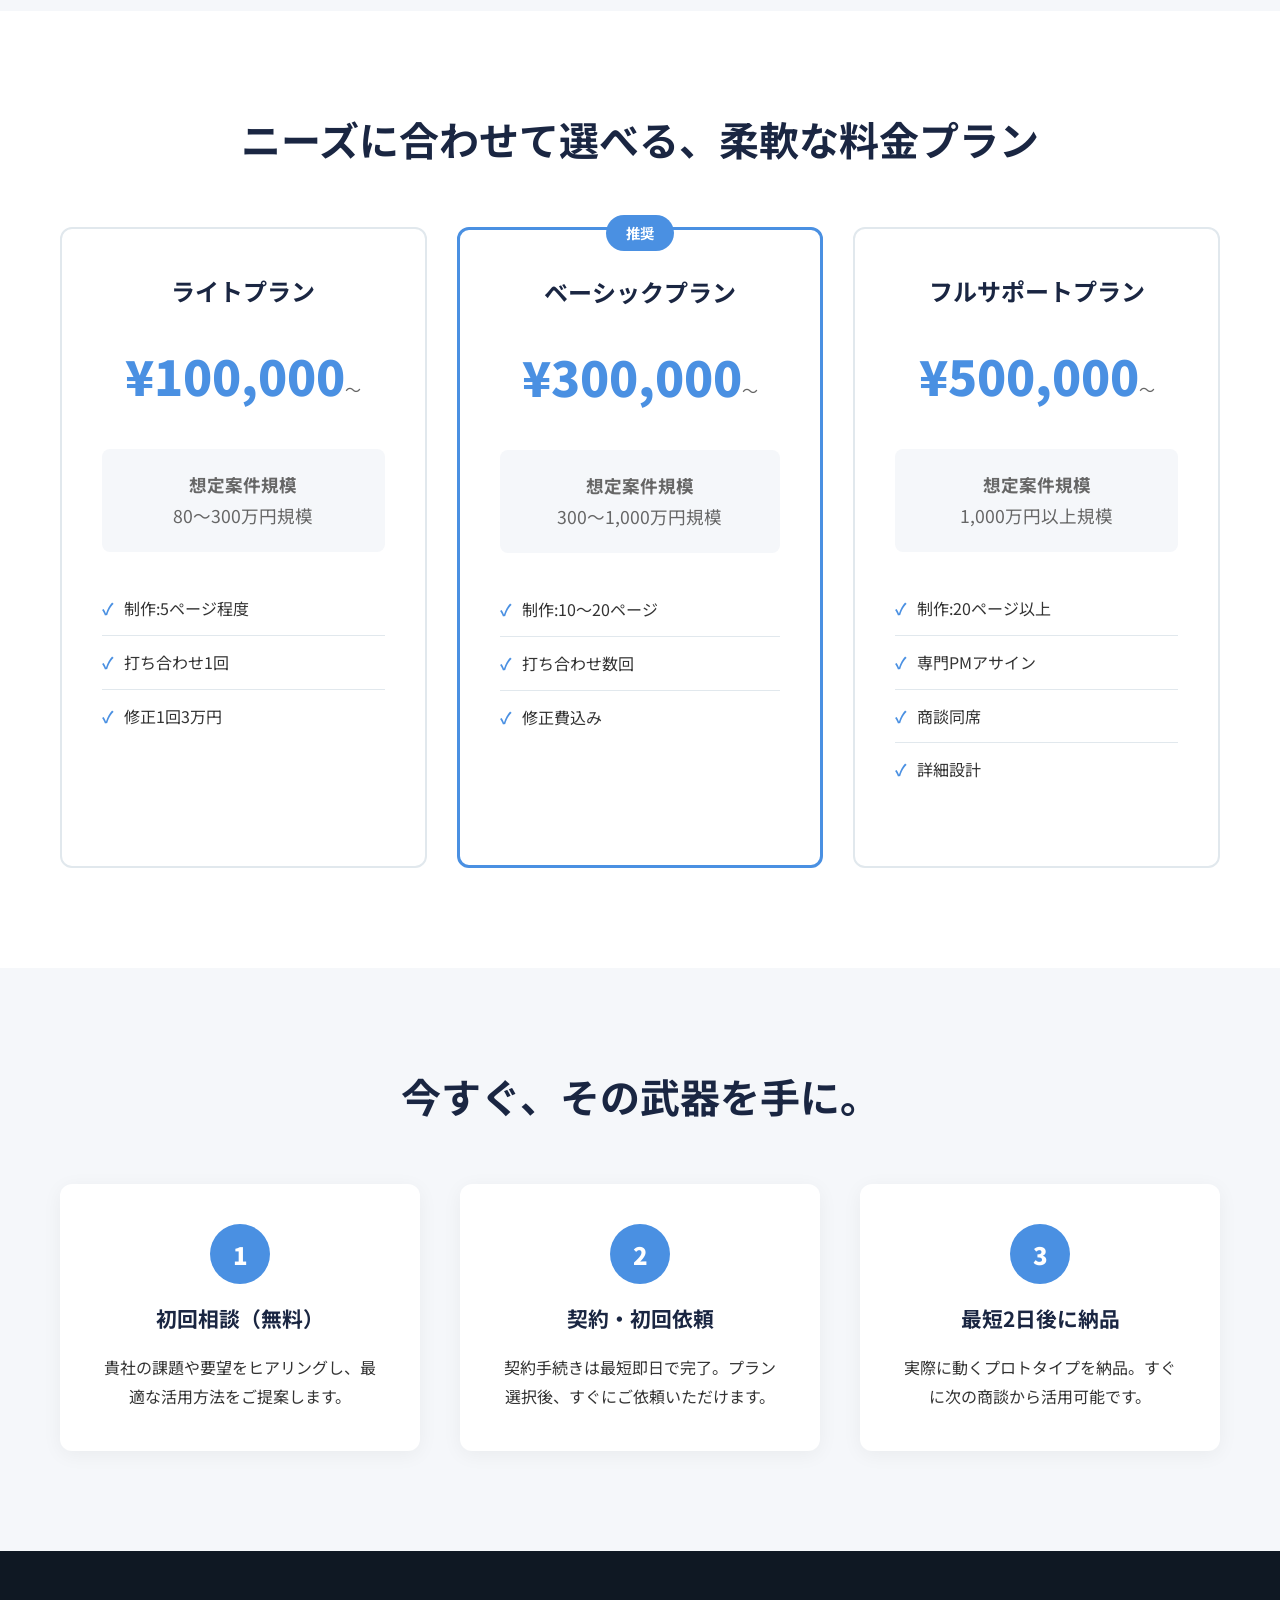
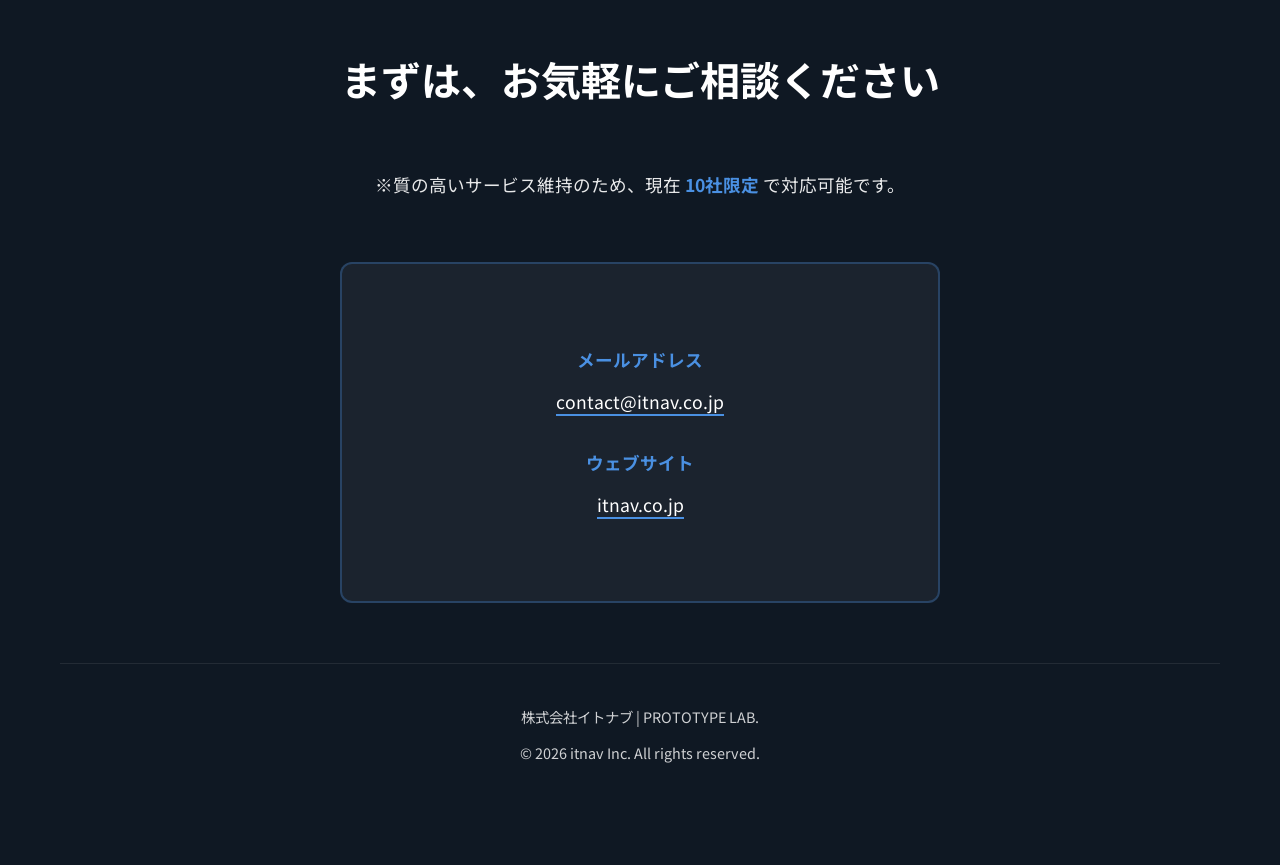
==== commit 6fae5aab: "スタイルシートを外部CSSファイルに分離 HTMLファイル内のインラインスタイルを外部CSSファイルに抽出し、保守性を向上させました。  変更内容: - css/index.css, css/cont" ====
--- a/index.html
+++ b/index.html
@@ -8,795 +8,7 @@
     <link rel="preconnect" href="https://fonts.googleapis.com">
     <link rel="preconnect" href="https://fonts.gstatic.com" crossorigin>
     <link href="https://fonts.googleapis.com/css2?family=Noto+Sans+JP:wght@400;500;700;900&display=swap" rel="stylesheet">
-    <style>
-        /* リセット・基本設定 */
-        * {
-            margin: 0;
-            padding: 0;
-            box-sizing: border-box;
-        }
-
-        :root {
-            --primary-navy: #1a2642;
-            --secondary-navy: #2c3e5c;
-            --accent-blue: #4a90e2;
-            --dark-bg: #0f1823;
-            --light-gray: #f5f7fa;
-            --text-dark: #333333;
-            --text-light: #666666;
-            --white: #ffffff;
-            --border-color: #e1e8ed;
-        }
-
-        body {
-            font-family: 'Noto Sans JP', -apple-system, BlinkMacSystemFont, 'Segoe UI', sans-serif;
-            color: var(--text-dark);
-            line-height: 1.8;
-            background: var(--white);
-            overflow-x: hidden;
-        }
-
-        /* タイポグラフィ */
-        h1, h2, h3, h4, h5, h6 {
-            font-weight: 700;
-            line-height: 1.4;
-        }
-
-        h1 {
-            font-size: 3rem;
-            font-weight: 900;
-        }
-
-        h2 {
-            font-size: 2.5rem;
-            margin-bottom: 1rem;
-        }
-
-        h3 {
-            font-size: 1.75rem;
-            margin-bottom: 0.5rem;
-        }
-
-        /* コンテナ */
-        .container {
-            max-width: 1200px;
-            margin: 0 auto;
-            padding: 0 20px;
-        }
-
-        /* セクション共通 */
-        section {
-            padding: 100px 0;
-        }
-
-        /* ヘッダー */
-        header {
-            background: var(--white);
-            padding: 20px 0;
-            box-shadow: 0 2px 10px rgba(0, 0, 0, 0.05);
-            position: sticky;
-            top: 0;
-            z-index: 1000;
-            border-bottom: 1px solid var(--border-color);
-        }
-
-        .header-inner {
-            display: flex;
-            justify-content: space-between;
-            align-items: center;
-        }
-
-        .logo {
-            display: flex;
-            align-items: center;
-        }
-
-        .logo img {
-            height: 40px;
-            width: auto;
-        }
-
-        .logo-accent {
-            color: var(--accent-blue);
-        }
-
-        .header-cta {
-            background: var(--accent-blue);
-            color: var(--white);
-            padding: 12px 30px;
-            border-radius: 4px;
-            text-decoration: none;
-            font-weight: 700;
-            transition: all 0.3s ease;
-            border: 2px solid var(--accent-blue);
-        }
-
-        .header-cta:hover {
-            background: transparent;
-            color: var(--accent-blue);
-        }
-
-        /* ヒーローセクション */
-        .hero {
-            background: url('img/main.jpg') center center / cover no-repeat;
-            color: var(--white);
-            padding: 150px 0 120px;
-            text-align: center;
-            position: relative;
-            overflow: hidden;
-        }
-
-        .hero::before {
-            content: '';
-            position: absolute;
-            top: 0;
-            left: 0;
-            right: 0;
-            bottom: 0;
-            background: rgba(15, 24, 35, 0.6);
-            opacity: 1;
-        }
-
-        .hero-content {
-            position: relative;
-            z-index: 1;
-        }
-
-        .hero h1 {
-            margin-bottom: 30px;
-            letter-spacing: 0.05em;
-        }
-
-        .hero-subtitle {
-            font-size: 1.3rem;
-            margin-bottom: 20px;
-            opacity: 0.95;
-            font-weight: 500;
-        }
-
-        .hero-service-name {
-            font-size: 2rem;
-            font-weight: 900;
-            color: var(--accent-blue);
-            margin-bottom: 50px;
-            letter-spacing: 0.1em;
-        }
-
-        .hero-cta {
-            display: inline-block;
-            background: var(--accent-blue);
-            color: var(--white);
-            padding: 20px 50px;
-            border-radius: 50px;
-            text-decoration: none;
-            font-size: 1.2rem;
-            font-weight: 700;
-            transition: all 0.3s ease;
-            box-shadow: 0 10px 30px rgba(74, 144, 226, 0.3);
-            margin-top: 20px;
-        }
-
-        .hero-cta:hover {
-            transform: translateY(-3px);
-            box-shadow: 0 15px 40px rgba(74, 144, 226, 0.4);
-        }
-
-        .hero-note {
-            margin-top: 30px;
-            font-size: 0.9rem;
-            opacity: 0.8;
-        }
-
-        /* 課題提起セクション */
-        .problem {
-            background: var(--light-gray);
-        }
-
-        .section-title {
-            text-align: center;
-            color: var(--primary-navy);
-            margin-bottom: 60px;
-        }
-
-        .section-subtitle {
-            text-align: center;
-            color: var(--text-light);
-            font-size: 1.1rem;
-            margin-bottom: 60px;
-            line-height: 2;
-        }
-
-        .problem-list {
-            display: grid;
-            grid-template-columns: repeat(auto-fit, minmax(300px, 1fr));
-            gap: 30px;
-            margin-bottom: 50px;
-        }
-
-        .problem-item {
-            background: var(--white);
-            padding: 40px;
-            border-radius: 8px;
-            box-shadow: 0 4px 20px rgba(0, 0, 0, 0.05);
-            border-top: 4px solid var(--accent-blue);
-            transition: all 0.3s ease;
-        }
-
-        .problem-item:hover {
-            transform: translateY(-5px);
-            box-shadow: 0 8px 30px rgba(0, 0, 0, 0.1);
-        }
-
-        .problem-item h3 {
-            color: var(--primary-navy);
-            margin-bottom: 20px;
-        }
-
-        .problem-conclusion {
-            text-align: center;
-            margin-top: 60px;
-            padding: 40px;
-            background: var(--white);
-            border-radius: 8px;
-            border: 2px solid var(--accent-blue);
-        }
-
-        .problem-conclusion strong {
-            color: var(--accent-blue);
-            font-size: 1.2rem;
-        }
-
-        /* 解決策セクション */
-        .solution {
-            background: var(--white);
-        }
-
-        .comparison-table {
-            max-width: 1000px;
-            margin: 60px auto;
-            background: var(--white);
-            border-radius: 12px;
-            overflow: hidden;
-            box-shadow: 0 10px 40px rgba(0, 0, 0, 0.1);
-        }
-
-        .comparison-table table {
-            width: 100%;
-            border-collapse: collapse;
-        }
-
-        .comparison-table th {
-            background: var(--primary-navy);
-            color: var(--white);
-            padding: 30px;
-            font-size: 1.3rem;
-            font-weight: 700;
-        }
-
-        .comparison-table td {
-            padding: 30px;
-            border-bottom: 1px solid var(--border-color);
-        }
-
-        .comparison-table tr:last-child td {
-            border-bottom: none;
-        }
-
-        .comparison-table td:first-child {
-            background: var(--light-gray);
-        }
-
-        .comparison-table strong {
-            color: var(--accent-blue);
-            font-weight: 700;
-        }
-
-        /* メリットセクション */
-        .benefit {
-            background: var(--light-gray);
-        }
-
-        .benefit-main-title {
-            text-align: center;
-            font-size: 2rem;
-            color: var(--primary-navy);
-            margin-bottom: 80px;
-            line-height: 1.6;
-        }
-
-        .benefit-section {
-            margin-bottom: 80px;
-        }
-
-        .benefit-section:last-child {
-            margin-bottom: 0;
-        }
-
-        .benefit-section-title {
-            font-size: 2rem;
-            color: var(--accent-blue);
-            margin-bottom: 30px;
-            padding-bottom: 20px;
-            border-bottom: 3px solid var(--accent-blue);
-        }
-
-        .benefit-subtitle {
-            font-size: 1.5rem;
-            color: var(--primary-navy);
-            margin-bottom: 20px;
-            font-weight: 700;
-        }
-
-        .benefit-grid {
-            display: grid;
-            grid-template-columns: repeat(auto-fit, minmax(350px, 1fr));
-            gap: 30px;
-            margin-top: 40px;
-        }
-
-        .benefit-item {
-            background: var(--white);
-            padding: 35px;
-            border-radius: 8px;
-            box-shadow: 0 4px 20px rgba(0, 0, 0, 0.05);
-            border-left: 5px solid var(--accent-blue);
-        }
-
-        .benefit-item h4 {
-            color: var(--primary-navy);
-            font-size: 1.3rem;
-            margin-bottom: 15px;
-        }
-
-        /* 実績セクション */
-        .evidence {
-            background: var(--primary-navy);
-            color: var(--white);
-        }
-
-        .evidence .section-title {
-            color: var(--white);
-        }
-
-        .stats-grid {
-            display: grid;
-            grid-template-columns: repeat(auto-fit, minmax(300px, 1fr));
-            gap: 40px;
-            margin-top: 60px;
-        }
-
-        .stat-item {
-            text-align: center;
-            padding: 50px 30px;
-            background: rgba(255, 255, 255, 0.05);
-            border-radius: 12px;
-            border: 2px solid rgba(74, 144, 226, 0.3);
-            transition: all 0.3s ease;
-        }
-
-        .stat-item:hover {
-            background: rgba(255, 255, 255, 0.1);
-            border-color: var(--accent-blue);
-            transform: translateY(-5px);
-        }
-
-        .stat-number {
-            font-size: 3.5rem;
-            font-weight: 900;
-            color: var(--accent-blue);
-            margin-bottom: 10px;
-            display: block;
-        }
-
-        .stat-label {
-            font-size: 1.2rem;
-            font-weight: 700;
-            margin-bottom: 20px;
-            display: block;
-        }
-
-        .stat-description {
-            font-size: 0.95rem;
-            opacity: 0.9;
-            line-height: 1.8;
-        }
-
-        .stat-quote {
-            margin-top: 20px;
-            padding-top: 20px;
-            border-top: 1px solid rgba(255, 255, 255, 0.2);
-            font-style: italic;
-            font-size: 0.9rem;
-        }
-
-        /* 開発体制セクション */
-        .quality {
-            background: var(--white);
-        }
-
-        .quality-grid {
-            display: grid;
-            grid-template-columns: repeat(auto-fit, minmax(250px, 1fr));
-            gap: 30px;
-            margin-top: 60px;
-        }
-
-        .quality-item {
-            text-align: center;
-            padding: 40px 30px;
-            background: var(--light-gray);
-            border-radius: 12px;
-            transition: all 0.3s ease;
-        }
-
-        .quality-item:hover {
-            background: var(--accent-blue);
-            color: var(--white);
-            transform: translateY(-5px);
-        }
-
-        .quality-item h3 {
-            margin-bottom: 20px;
-            color: var(--primary-navy);
-        }
-
-        .quality-item:hover h3 {
-            color: var(--white);
-        }
-
-        /* 選ばれる理由セクション */
-        .why-us {
-            background: var(--light-gray);
-        }
-
-        .reason-list {
-            display: grid;
-            gap: 40px;
-            margin-top: 60px;
-        }
-
-        .reason-item {
-            background: var(--white);
-            padding: 50px;
-            border-radius: 12px;
-            box-shadow: 0 4px 20px rgba(0, 0, 0, 0.05);
-            display: grid;
-            grid-template-columns: 80px 1fr;
-            gap: 30px;
-            align-items: start;
-        }
-
-        .reason-number {
-            width: 80px;
-            height: 80px;
-            background: var(--accent-blue);
-            color: var(--white);
-            border-radius: 50%;
-            display: flex;
-            align-items: center;
-            justify-content: center;
-            font-size: 2rem;
-            font-weight: 900;
-            flex-shrink: 0;
-        }
-
-        .reason-content h3 {
-            color: var(--primary-navy);
-            margin-bottom: 20px;
-        }
-
-        /* 料金プランセクション */
-        .pricing {
-            background: var(--white);
-        }
-
-        .pricing-grid {
-            display: grid;
-            grid-template-columns: repeat(auto-fit, minmax(300px, 1fr));
-            gap: 30px;
-            margin-top: 60px;
-        }
-
-        .pricing-card {
-            background: var(--white);
-            border: 2px solid var(--border-color);
-            border-radius: 12px;
-            padding: 40px;
-            text-align: center;
-            transition: all 0.3s ease;
-        }
-
-        .pricing-card:hover {
-            border-color: var(--accent-blue);
-            transform: translateY(-10px);
-            box-shadow: 0 20px 40px rgba(0, 0, 0, 0.1);
-        }
-
-        .pricing-card.featured {
-            border-color: var(--accent-blue);
-            border-width: 3px;
-            position: relative;
-        }
-
-        .pricing-card.featured::before {
-            content: '推奨';
-            position: absolute;
-            top: -15px;
-            left: 50%;
-            transform: translateX(-50%);
-            background: var(--accent-blue);
-            color: var(--white);
-            padding: 5px 20px;
-            border-radius: 20px;
-            font-size: 0.9rem;
-            font-weight: 700;
-        }
-
-        .plan-name {
-            font-size: 1.5rem;
-            font-weight: 700;
-            color: var(--primary-navy);
-            margin-bottom: 20px;
-        }
-
-        .plan-price {
-            font-size: 3rem;
-            font-weight: 900;
-            color: var(--accent-blue);
-            margin-bottom: 10px;
-        }
-
-        .plan-price-unit {
-            font-size: 1rem;
-            font-weight: 400;
-            color: var(--text-light);
-        }
-
-        .plan-target {
-            font-size: 1.1rem;
-            color: var(--text-light);
-            margin: 30px 0;
-            padding: 20px;
-            background: var(--light-gray);
-            border-radius: 8px;
-        }
-
-        .plan-features {
-            list-style: none;
-            text-align: left;
-            margin: 30px 0;
-        }
-
-        .plan-features li {
-            padding: 12px 0;
-            border-bottom: 1px solid var(--border-color);
-        }
-
-        .plan-features li:last-child {
-            border-bottom: none;
-        }
-
-        .plan-features li::before {
-            content: '✓';
-            color: var(--accent-blue);
-            font-weight: 700;
-            margin-right: 10px;
-        }
-
-        /* 導入フローセクション */
-        .flow {
-            background: var(--light-gray);
-        }
-
-        .flow-steps {
-            display: grid;
-            grid-template-columns: repeat(auto-fit, minmax(300px, 1fr));
-            gap: 40px;
-            margin-top: 60px;
-            position: relative;
-        }
-
-        .flow-step {
-            background: var(--white);
-            padding: 40px;
-            border-radius: 12px;
-            box-shadow: 0 4px 20px rgba(0, 0, 0, 0.05);
-            text-align: center;
-            position: relative;
-        }
-
-        .step-number {
-            width: 60px;
-            height: 60px;
-            background: var(--accent-blue);
-            color: var(--white);
-            border-radius: 50%;
-            display: flex;
-            align-items: center;
-            justify-content: center;
-            font-size: 1.5rem;
-            font-weight: 900;
-            margin: 0 auto 20px;
-        }
-
-        .step-title {
-            font-size: 1.3rem;
-            color: var(--primary-navy);
-            margin-bottom: 20px;
-            font-weight: 700;
-        }
-
-        /* お問い合わせセクション */
-        .contact {
-            background: var(--dark-bg);
-            color: var(--white);
-            text-align: center;
-        }
-
-        .contact .section-title {
-            color: var(--white);
-        }
-
-        .contact-info {
-            max-width: 600px;
-            margin: 60px auto 0;
-            padding: 50px;
-            background: rgba(255, 255, 255, 0.05);
-            border-radius: 12px;
-            border: 2px solid rgba(74, 144, 226, 0.3);
-        }
-
-        .contact-item {
-            margin: 30px 0;
-            font-size: 1.1rem;
-        }
-
-        .contact-item strong {
-            display: block;
-            margin-bottom: 10px;
-            color: var(--accent-blue);
-        }
-
-        .contact-item a {
-            color: var(--white);
-            text-decoration: none;
-            border-bottom: 2px solid var(--accent-blue);
-            transition: all 0.3s ease;
-        }
-
-        .contact-item a:hover {
-            color: var(--accent-blue);
-        }
-
-        .company-info {
-            margin-top: 60px;
-            padding-top: 40px;
-            border-top: 1px solid rgba(255, 255, 255, 0.1);
-            font-size: 0.9rem;
-            opacity: 0.8;
-        }
-
-        /* 固定CTAボタン */
-        .fixed-cta {
-            position: fixed;
-            bottom: 30px;
-            right: 30px;
-            z-index: 999;
-        }
-
-        .fixed-cta-button {
-            background: var(--accent-blue);
-            color: var(--white);
-            padding: 18px 35px;
-            border-radius: 50px;
-            text-decoration: none;
-            font-weight: 700;
-            font-size: 1.1rem;
-            box-shadow: 0 10px 30px rgba(74, 144, 226, 0.4);
-            transition: all 0.3s ease;
-            display: inline-block;
-        }
-
-        .fixed-cta-button:hover {
-            transform: translateY(-3px);
-            box-shadow: 0 15px 40px rgba(74, 144, 226, 0.5);
-        }
-
-        /* レスポンシブ対応 */
-        @media (max-width: 768px) {
-            h1 {
-                font-size: 2rem;
-            }
-
-            h2 {
-                font-size: 1.8rem;
-            }
-
-            h3 {
-                font-size: 1.3rem;
-            }
-
-            section {
-                padding: 60px 0;
-            }
-
-            .hero {
-                padding: 100px 0 80px;
-            }
-
-            .hero-subtitle {
-                font-size: 1.1rem;
-            }
-
-            .hero-service-name {
-                font-size: 1.5rem;
-            }
-
-            .problem-list,
-            .benefit-grid,
-            .stats-grid,
-            .quality-grid,
-            .pricing-grid,
-            .flow-steps {
-                grid-template-columns: 1fr;
-            }
-
-            .reason-item {
-                grid-template-columns: 1fr;
-                gap: 20px;
-                padding: 30px;
-            }
-
-            .reason-number {
-                margin: 0 auto;
-            }
-
-            .comparison-table th,
-            .comparison-table td {
-                padding: 15px;
-                font-size: 0.9rem;
-            }
-
-            .fixed-cta {
-                bottom: 20px;
-                right: 20px;
-            }
-
-            .fixed-cta-button {
-                padding: 15px 25px;
-                font-size: 1rem;
-            }
-
-            .stat-number {
-                font-size: 2.5rem;
-            }
-
-            .plan-price {
-                font-size: 2.5rem;
-            }
-        }
-
-        /* スムーススクロール */
-        html {
-            scroll-behavior: smooth;
-        }
-
-        /* アニメーション */
-        @keyframes fadeInUp {
-            from {
-                opacity: 0;
-                transform: translateY(30px);
-            }
-            to {
-                opacity: 1;
-                transform: translateY(0);
-            }
-        }
-
-        .fade-in-up {
-            animation: fadeInUp 0.8s ease-out;
-        }
-    </style>
+    <link rel="stylesheet" href="css/index.css">
 </head>
 <body>
     <!-- ヘッダー -->
@@ -806,7 +18,7 @@
                 <div class="logo">
                     <img src="img/logo.png" alt="PROTOTYPE LAB.">
                 </div>
-                <a href="#contact" class="header-cta">無料相談に申し込む</a>
+                <a href="contact.html" class="header-cta">無料相談に申し込む</a>
             </div>
         </div>
     </header>
@@ -817,7 +29,7 @@
             <div class="hero-content fade-in-up">
                 <h1>システム営業に、新しい「武器」を。</h1>
                 <p class="hero-subtitle">受注率向上と炎上防止を両立する、営業特化型プロトタイピングサービス</p>
-                <a href="#contact" class="hero-cta">無料相談に申し込む</a>
+                <a href="contact.html" class="hero-cta">無料相談に申し込む</a>
                 <p class="hero-note">※限定10社まで対応可能</p>
             </div>
         </div>
@@ -1150,7 +362,7 @@
 
     <!-- 固定CTAボタン -->
     <div class="fixed-cta">
-        <a href="#contact" class="fixed-cta-button">無料相談・お問い合わせ</a>
+        <a href="contact.html" class="fixed-cta-button">無料相談・お問い合わせ</a>
     </div>
 
 </body>
--- a/css/index.css
+++ b/css/index.css
@@ -0,0 +1,787 @@
+/* リセット・基本設定 */
+* {
+    margin: 0;
+    padding: 0;
+    box-sizing: border-box;
+}
+
+:root {
+    --primary-navy: #1a2642;
+    --secondary-navy: #2c3e5c;
+    --accent-blue: #4a90e2;
+    --dark-bg: #0f1823;
+    --light-gray: #f5f7fa;
+    --text-dark: #333333;
+    --text-light: #666666;
+    --white: #ffffff;
+    --border-color: #e1e8ed;
+}
+
+body {
+    font-family: 'Noto Sans JP', -apple-system, BlinkMacSystemFont, 'Segoe UI', sans-serif;
+    color: var(--text-dark);
+    line-height: 1.8;
+    background: var(--white);
+    overflow-x: hidden;
+}
+
+/* タイポグラフィ */
+h1, h2, h3, h4, h5, h6 {
+    font-weight: 700;
+    line-height: 1.4;
+}
+
+h1 {
+    font-size: 3rem;
+    font-weight: 900;
+}
+
+h2 {
+    font-size: 2.5rem;
+    margin-bottom: 1rem;
+}
+
+h3 {
+    font-size: 1.75rem;
+    margin-bottom: 0.5rem;
+}
+
+/* コンテナ */
+.container {
+    max-width: 1200px;
+    margin: 0 auto;
+    padding: 0 20px;
+}
+
+/* セクション共通 */
+section {
+    padding: 100px 0;
+}
+
+/* ヘッダー */
+header {
+    background: var(--white);
+    padding: 20px 0;
+    box-shadow: 0 2px 10px rgba(0, 0, 0, 0.05);
+    position: sticky;
+    top: 0;
+    z-index: 1000;
+    border-bottom: 1px solid var(--border-color);
+}
+
+.header-inner {
+    display: flex;
+    justify-content: space-between;
+    align-items: center;
+}
+
+.logo {
+    display: flex;
+    align-items: center;
+}
+
+.logo img {
+    height: 40px;
+    width: auto;
+}
+
+.logo-accent {
+    color: var(--accent-blue);
+}
+
+.header-cta {
+    background: var(--accent-blue);
+    color: var(--white);
+    padding: 12px 30px;
+    border-radius: 4px;
+    text-decoration: none;
+    font-weight: 700;
+    transition: all 0.3s ease;
+    border: 2px solid var(--accent-blue);
+}
+
+.header-cta:hover {
+    background: transparent;
+    color: var(--accent-blue);
+}
+
+/* ヒーローセクション */
+.hero {
+    background: url('img/main.jpg') center center / cover no-repeat;
+    color: var(--white);
+    padding: 150px 0 120px;
+    text-align: center;
+    position: relative;
+    overflow: hidden;
+}
+
+.hero::before {
+    content: '';
+    position: absolute;
+    top: 0;
+    left: 0;
+    right: 0;
+    bottom: 0;
+    background: rgba(15, 24, 35, 0.6);
+    opacity: 1;
+}
+
+.hero-content {
+    position: relative;
+    z-index: 1;
+}
+
+.hero h1 {
+    margin-bottom: 30px;
+    letter-spacing: 0.05em;
+}
+
+.hero-subtitle {
+    font-size: 1.3rem;
+    margin-bottom: 20px;
+    opacity: 0.95;
+    font-weight: 500;
+}
+
+.hero-service-name {
+    font-size: 2rem;
+    font-weight: 900;
+    color: var(--accent-blue);
+    margin-bottom: 50px;
+    letter-spacing: 0.1em;
+}
+
+.hero-cta {
+    display: inline-block;
+    background: var(--accent-blue);
+    color: var(--white);
+    padding: 20px 50px;
+    border-radius: 50px;
+    text-decoration: none;
+    font-size: 1.2rem;
+    font-weight: 700;
+    transition: all 0.3s ease;
+    box-shadow: 0 10px 30px rgba(74, 144, 226, 0.3);
+    margin-top: 20px;
+}
+
+.hero-cta:hover {
+    transform: translateY(-3px);
+    box-shadow: 0 15px 40px rgba(74, 144, 226, 0.4);
+}
+
+.hero-note {
+    margin-top: 30px;
+    font-size: 0.9rem;
+    opacity: 0.8;
+}
+
+/* 課題提起セクション */
+.problem {
+    background: var(--light-gray);
+}
+
+.section-title {
+    text-align: center;
+    color: var(--primary-navy);
+    margin-bottom: 60px;
+}
+
+.section-subtitle {
+    text-align: center;
+    color: var(--text-light);
+    font-size: 1.1rem;
+    margin-bottom: 60px;
+    line-height: 2;
+}
+
+.problem-list {
+    display: grid;
+    grid-template-columns: repeat(auto-fit, minmax(300px, 1fr));
+    gap: 30px;
+    margin-bottom: 50px;
+}
+
+.problem-item {
+    background: var(--white);
+    padding: 40px;
+    border-radius: 8px;
+    box-shadow: 0 4px 20px rgba(0, 0, 0, 0.05);
+    border-top: 4px solid var(--accent-blue);
+    transition: all 0.3s ease;
+}
+
+.problem-item:hover {
+    transform: translateY(-5px);
+    box-shadow: 0 8px 30px rgba(0, 0, 0, 0.1);
+}
+
+.problem-item h3 {
+    color: var(--primary-navy);
+    margin-bottom: 20px;
+}
+
+.problem-conclusion {
+    text-align: center;
+    margin-top: 60px;
+    padding: 40px;
+    background: var(--white);
+    border-radius: 8px;
+    border: 2px solid var(--accent-blue);
+}
+
+.problem-conclusion strong {
+    color: var(--accent-blue);
+    font-size: 1.2rem;
+}
+
+/* 解決策セクション */
+.solution {
+    background: var(--white);
+}
+
+.comparison-table {
+    max-width: 1000px;
+    margin: 60px auto;
+    background: var(--white);
+    border-radius: 12px;
+    overflow: hidden;
+    box-shadow: 0 10px 40px rgba(0, 0, 0, 0.1);
+}
+
+.comparison-table table {
+    width: 100%;
+    border-collapse: collapse;
+}
+
+.comparison-table th {
+    background: var(--primary-navy);
+    color: var(--white);
+    padding: 30px;
+    font-size: 1.3rem;
+    font-weight: 700;
+}
+
+.comparison-table td {
+    padding: 30px;
+    border-bottom: 1px solid var(--border-color);
+}
+
+.comparison-table tr:last-child td {
+    border-bottom: none;
+}
+
+.comparison-table td:first-child {
+    background: var(--light-gray);
+}
+
+.comparison-table strong {
+    color: var(--accent-blue);
+    font-weight: 700;
+}
+
+/* メリットセクション */
+.benefit {
+    background: var(--light-gray);
+}
+
+.benefit-main-title {
+    text-align: center;
+    font-size: 2rem;
+    color: var(--primary-navy);
+    margin-bottom: 80px;
+    line-height: 1.6;
+}
+
+.benefit-section {
+    margin-bottom: 80px;
+}
+
+.benefit-section:last-child {
+    margin-bottom: 0;
+}
+
+.benefit-section-title {
+    font-size: 2rem;
+    color: var(--accent-blue);
+    margin-bottom: 30px;
+    padding-bottom: 20px;
+    border-bottom: 3px solid var(--accent-blue);
+}
+
+.benefit-subtitle {
+    font-size: 1.5rem;
+    color: var(--primary-navy);
+    margin-bottom: 20px;
+    font-weight: 700;
+}
+
+.benefit-grid {
+    display: grid;
+    grid-template-columns: repeat(auto-fit, minmax(350px, 1fr));
+    gap: 30px;
+    margin-top: 40px;
+}
+
+.benefit-item {
+    background: var(--white);
+    padding: 35px;
+    border-radius: 8px;
+    box-shadow: 0 4px 20px rgba(0, 0, 0, 0.05);
+    border-left: 5px solid var(--accent-blue);
+}
+
+.benefit-item h4 {
+    color: var(--primary-navy);
+    font-size: 1.3rem;
+    margin-bottom: 15px;
+}
+
+/* 実績セクション */
+.evidence {
+    background: var(--primary-navy);
+    color: var(--white);
+}
+
+.evidence .section-title {
+    color: var(--white);
+}
+
+.stats-grid {
+    display: grid;
+    grid-template-columns: repeat(auto-fit, minmax(300px, 1fr));
+    gap: 40px;
+    margin-top: 60px;
+}
+
+.stat-item {
+    text-align: center;
+    padding: 50px 30px;
+    background: rgba(255, 255, 255, 0.05);
+    border-radius: 12px;
+    border: 2px solid rgba(74, 144, 226, 0.3);
+    transition: all 0.3s ease;
+}
+
+.stat-item:hover {
+    background: rgba(255, 255, 255, 0.1);
+    border-color: var(--accent-blue);
+    transform: translateY(-5px);
+}
+
+.stat-number {
+    font-size: 3.5rem;
+    font-weight: 900;
+    color: var(--accent-blue);
+    margin-bottom: 10px;
+    display: block;
+}
+
+.stat-label {
+    font-size: 1.2rem;
+    font-weight: 700;
+    margin-bottom: 20px;
+    display: block;
+}
+
+.stat-description {
+    font-size: 0.95rem;
+    opacity: 0.9;
+    line-height: 1.8;
+}
+
+.stat-quote {
+    margin-top: 20px;
+    padding-top: 20px;
+    border-top: 1px solid rgba(255, 255, 255, 0.2);
+    font-style: italic;
+    font-size: 0.9rem;
+}
+
+/* 開発体制セクション */
+.quality {
+    background: var(--white);
+}
+
+.quality-grid {
+    display: grid;
+    grid-template-columns: repeat(auto-fit, minmax(250px, 1fr));
+    gap: 30px;
+    margin-top: 60px;
+}
+
+.quality-item {
+    text-align: center;
+    padding: 40px 30px;
+    background: var(--light-gray);
+    border-radius: 12px;
+    transition: all 0.3s ease;
+}
+
+.quality-item:hover {
+    background: var(--accent-blue);
+    color: var(--white);
+    transform: translateY(-5px);
+}
+
+.quality-item h3 {
+    margin-bottom: 20px;
+    color: var(--primary-navy);
+}
+
+.quality-item:hover h3 {
+    color: var(--white);
+}
+
+/* 選ばれる理由セクション */
+.why-us {
+    background: var(--light-gray);
+}
+
+.reason-list {
+    display: grid;
+    gap: 40px;
+    margin-top: 60px;
+}
+
+.reason-item {
+    background: var(--white);
+    padding: 50px;
+    border-radius: 12px;
+    box-shadow: 0 4px 20px rgba(0, 0, 0, 0.05);
+    display: grid;
+    grid-template-columns: 80px 1fr;
+    gap: 30px;
+    align-items: start;
+}
+
+.reason-number {
+    width: 80px;
+    height: 80px;
+    background: var(--accent-blue);
+    color: var(--white);
+    border-radius: 50%;
+    display: flex;
+    align-items: center;
+    justify-content: center;
+    font-size: 2rem;
+    font-weight: 900;
+    flex-shrink: 0;
+}
+
+.reason-content h3 {
+    color: var(--primary-navy);
+    margin-bottom: 20px;
+}
+
+/* 料金プランセクション */
+.pricing {
+    background: var(--white);
+}
+
+.pricing-grid {
+    display: grid;
+    grid-template-columns: repeat(auto-fit, minmax(300px, 1fr));
+    gap: 30px;
+    margin-top: 60px;
+}
+
+.pricing-card {
+    background: var(--white);
+    border: 2px solid var(--border-color);
+    border-radius: 12px;
+    padding: 40px;
+    text-align: center;
+    transition: all 0.3s ease;
+}
+
+.pricing-card:hover {
+    border-color: var(--accent-blue);
+    transform: translateY(-10px);
+    box-shadow: 0 20px 40px rgba(0, 0, 0, 0.1);
+}
+
+.pricing-card.featured {
+    border-color: var(--accent-blue);
+    border-width: 3px;
+    position: relative;
+}
+
+.pricing-card.featured::before {
+    content: '推奨';
+    position: absolute;
+    top: -15px;
+    left: 50%;
+    transform: translateX(-50%);
+    background: var(--accent-blue);
+    color: var(--white);
+    padding: 5px 20px;
+    border-radius: 20px;
+    font-size: 0.9rem;
+    font-weight: 700;
+}
+
+.plan-name {
+    font-size: 1.5rem;
+    font-weight: 700;
+    color: var(--primary-navy);
+    margin-bottom: 20px;
+}
+
+.plan-price {
+    font-size: 3rem;
+    font-weight: 900;
+    color: var(--accent-blue);
+    margin-bottom: 10px;
+}
+
+.plan-price-unit {
+    font-size: 1rem;
+    font-weight: 400;
+    color: var(--text-light);
+}
+
+.plan-target {
+    font-size: 1.1rem;
+    color: var(--text-light);
+    margin: 30px 0;
+    padding: 20px;
+    background: var(--light-gray);
+    border-radius: 8px;
+}
+
+.plan-features {
+    list-style: none;
+    text-align: left;
+    margin: 30px 0;
+}
+
+.plan-features li {
+    padding: 12px 0;
+    border-bottom: 1px solid var(--border-color);
+}
+
+.plan-features li:last-child {
+    border-bottom: none;
+}
+
+.plan-features li::before {
+    content: '✓';
+    color: var(--accent-blue);
+    font-weight: 700;
+    margin-right: 10px;
+}
+
+/* 導入フローセクション */
+.flow {
+    background: var(--light-gray);
+}
+
+.flow-steps {
+    display: grid;
+    grid-template-columns: repeat(auto-fit, minmax(300px, 1fr));
+    gap: 40px;
+    margin-top: 60px;
+    position: relative;
+}
+
+.flow-step {
+    background: var(--white);
+    padding: 40px;
+    border-radius: 12px;
+    box-shadow: 0 4px 20px rgba(0, 0, 0, 0.05);
+    text-align: center;
+    position: relative;
+}
+
+.step-number {
+    width: 60px;
+    height: 60px;
+    background: var(--accent-blue);
+    color: var(--white);
+    border-radius: 50%;
+    display: flex;
+    align-items: center;
+    justify-content: center;
+    font-size: 1.5rem;
+    font-weight: 900;
+    margin: 0 auto 20px;
+}
+
+.step-title {
+    font-size: 1.3rem;
+    color: var(--primary-navy);
+    margin-bottom: 20px;
+    font-weight: 700;
+}
+
+/* お問い合わせセクション */
+.contact {
+    background: var(--dark-bg);
+    color: var(--white);
+    text-align: center;
+}
+
+.contact .section-title {
+    color: var(--white);
+}
+
+.contact-info {
+    max-width: 600px;
+    margin: 60px auto 0;
+    padding: 50px;
+    background: rgba(255, 255, 255, 0.05);
+    border-radius: 12px;
+    border: 2px solid rgba(74, 144, 226, 0.3);
+}
+
+.contact-item {
+    margin: 30px 0;
+    font-size: 1.1rem;
+}
+
+.contact-item strong {
+    display: block;
+    margin-bottom: 10px;
+    color: var(--accent-blue);
+}
+
+.contact-item a {
+    color: var(--white);
+    text-decoration: none;
+    border-bottom: 2px solid var(--accent-blue);
+    transition: all 0.3s ease;
+}
+
+.contact-item a:hover {
+    color: var(--accent-blue);
+}
+
+.company-info {
+    margin-top: 60px;
+    padding-top: 40px;
+    border-top: 1px solid rgba(255, 255, 255, 0.1);
+    font-size: 0.9rem;
+    opacity: 0.8;
+}
+
+/* 固定CTAボタン */
+.fixed-cta {
+    position: fixed;
+    bottom: 30px;
+    right: 30px;
+    z-index: 999;
+}
+
+.fixed-cta-button {
+    background: var(--accent-blue);
+    color: var(--white);
+    padding: 18px 35px;
+    border-radius: 50px;
+    text-decoration: none;
+    font-weight: 700;
+    font-size: 1.1rem;
+    box-shadow: 0 10px 30px rgba(74, 144, 226, 0.4);
+    transition: all 0.3s ease;
+    display: inline-block;
+}
+
+.fixed-cta-button:hover {
+    transform: translateY(-3px);
+    box-shadow: 0 15px 40px rgba(74, 144, 226, 0.5);
+}
+
+/* レスポンシブ対応 */
+@media (max-width: 768px) {
+    h1 {
+        font-size: 2rem;
+    }
+
+    h2 {
+        font-size: 1.8rem;
+    }
+
+    h3 {
+        font-size: 1.3rem;
+    }
+
+    section {
+        padding: 60px 0;
+    }
+
+    .hero {
+        padding: 100px 0 80px;
+    }
+
+    .hero-subtitle {
+        font-size: 1.1rem;
+    }
+
+    .hero-service-name {
+        font-size: 1.5rem;
+    }
+
+    .problem-list,
+    .benefit-grid,
+    .stats-grid,
+    .quality-grid,
+    .pricing-grid,
+    .flow-steps {
+        grid-template-columns: 1fr;
+    }
+
+    .reason-item {
+        grid-template-columns: 1fr;
+        gap: 20px;
+        padding: 30px;
+    }
+
+    .reason-number {
+        margin: 0 auto;
+    }
+
+    .comparison-table th,
+    .comparison-table td {
+        padding: 15px;
+        font-size: 0.9rem;
+    }
+
+    .fixed-cta {
+        bottom: 20px;
+        right: 20px;
+    }
+
+    .fixed-cta-button {
+        padding: 15px 25px;
+        font-size: 1rem;
+    }
+
+    .stat-number {
+        font-size: 2.5rem;
+    }
+
+    .plan-price {
+        font-size: 2.5rem;
+    }
+}
+
+/* スムーススクロール */
+html {
+    scroll-behavior: smooth;
+}
+
+/* アニメーション */
+@keyframes fadeInUp {
+    from {
+        opacity: 0;
+        transform: translateY(30px);
+    }
+    to {
+        opacity: 1;
+        transform: translateY(0);
+    }
+}
+
+.fade-in-up {
+    animation: fadeInUp 0.8s ease-out;
+}
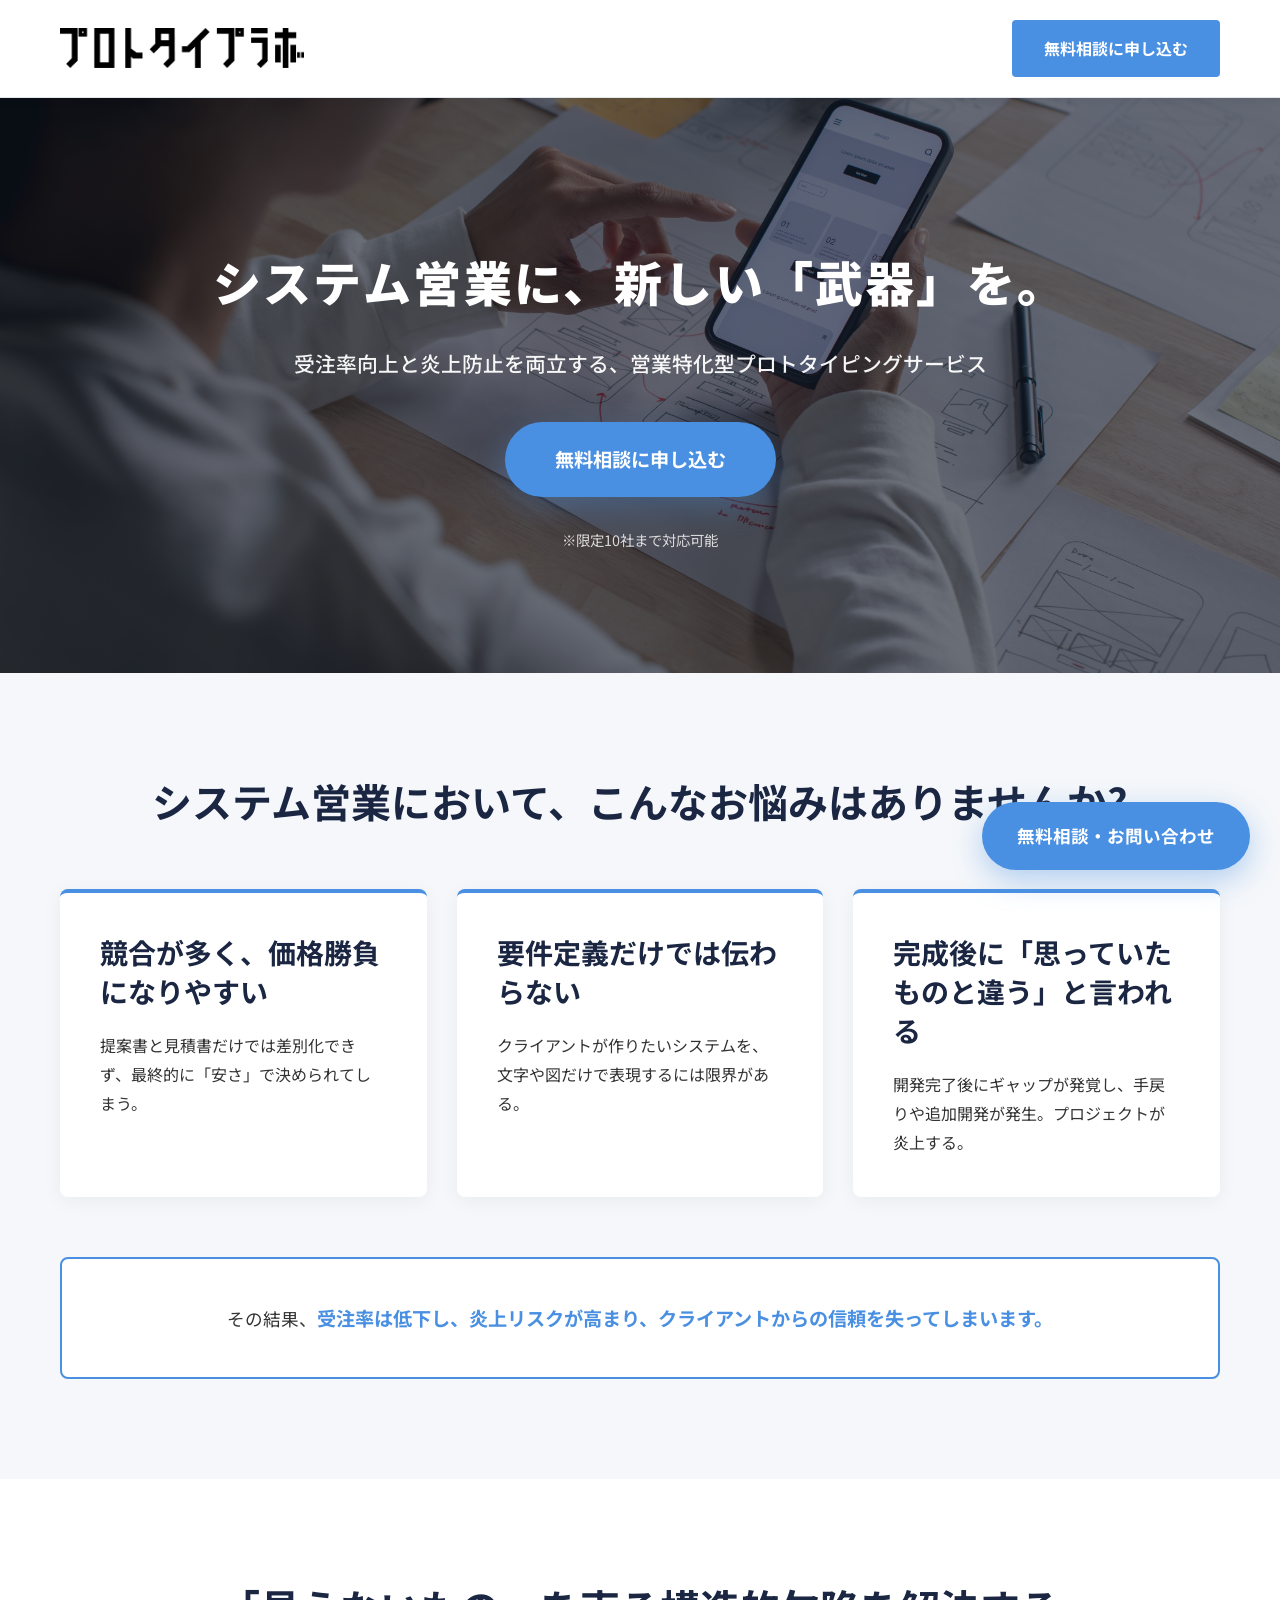
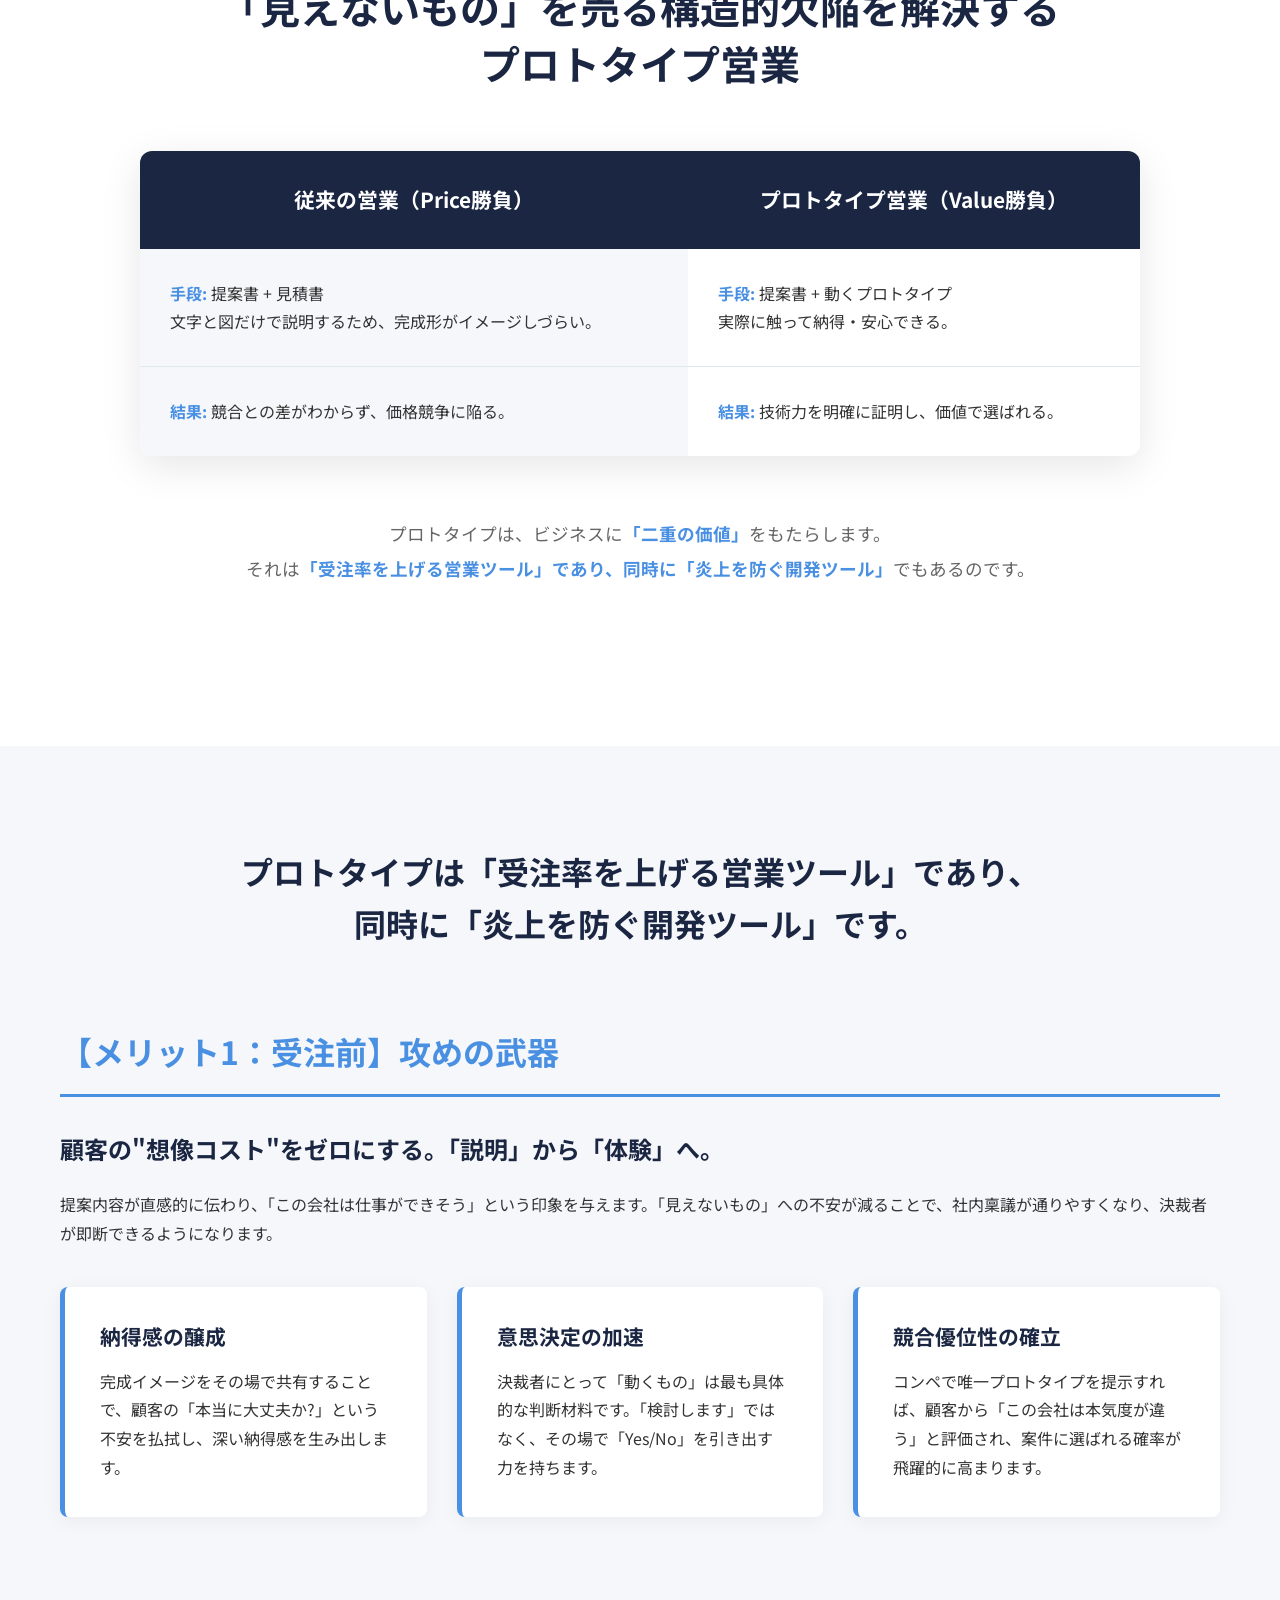
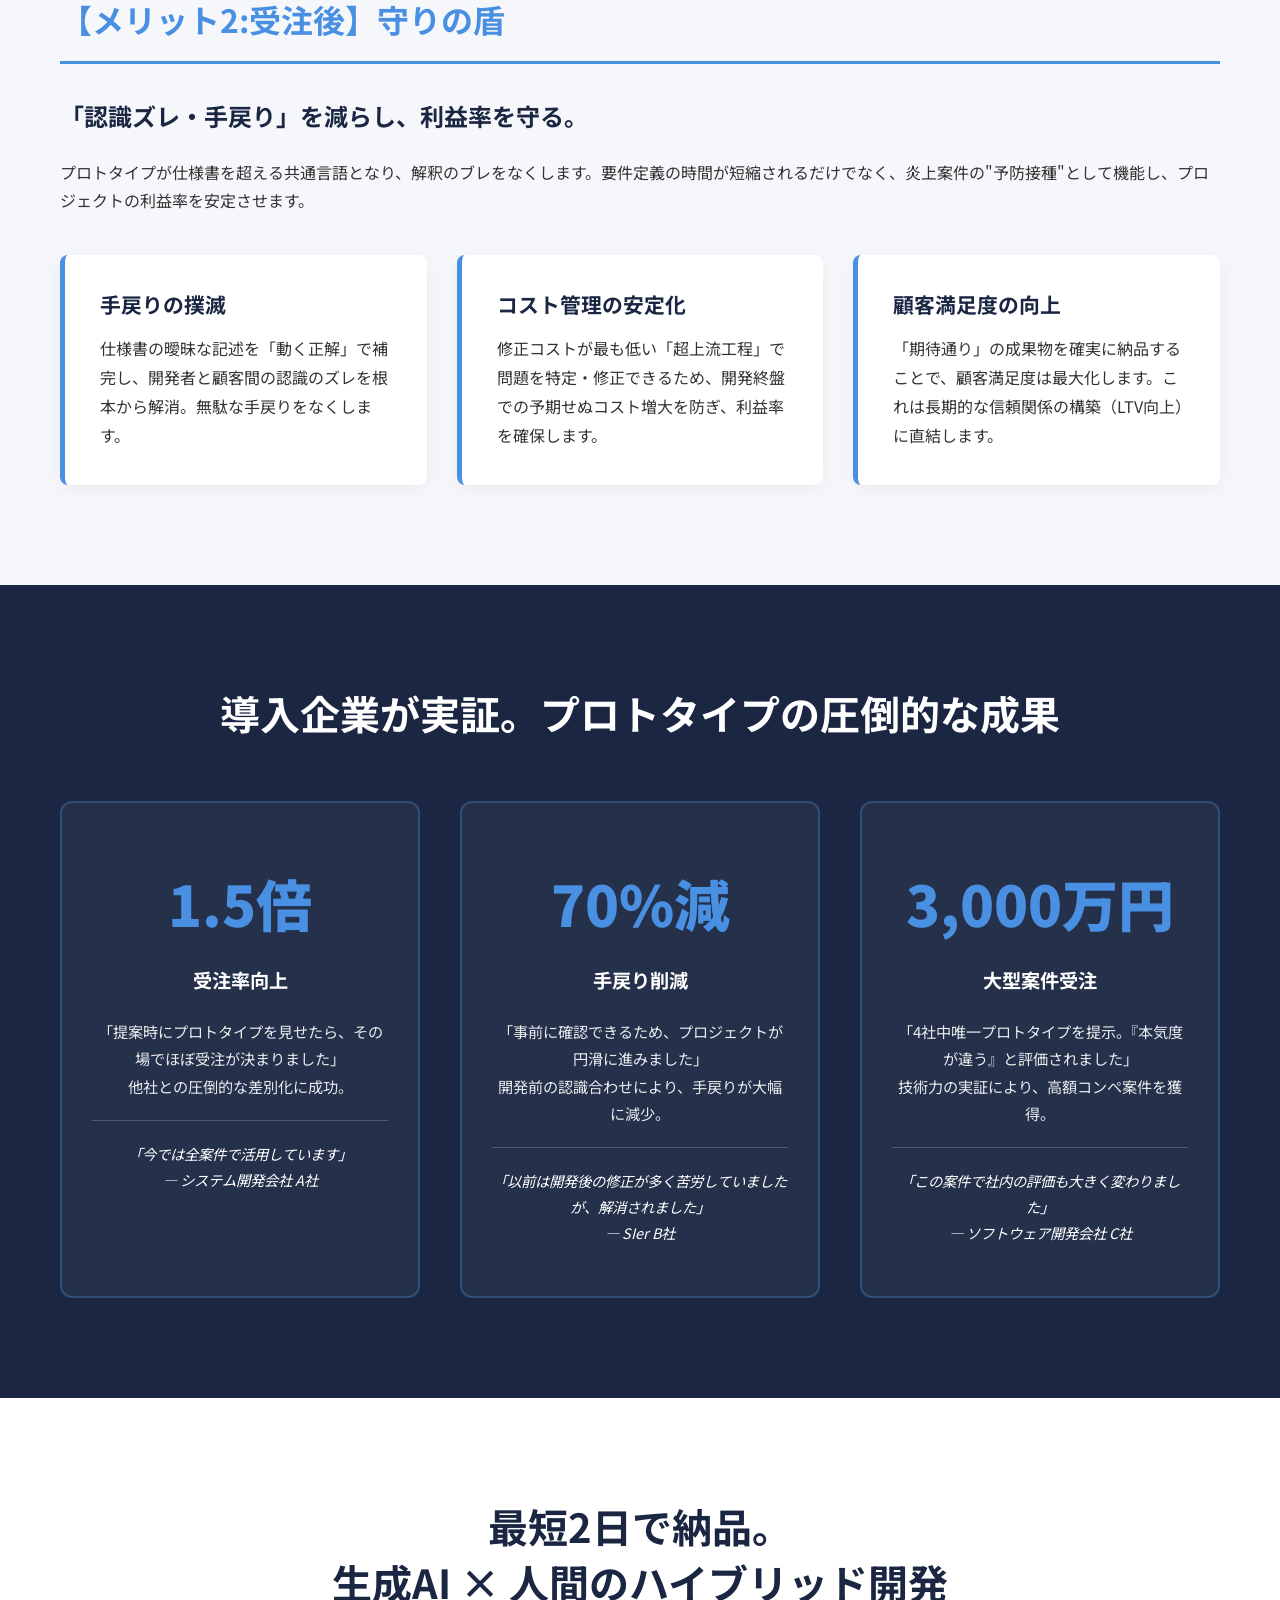
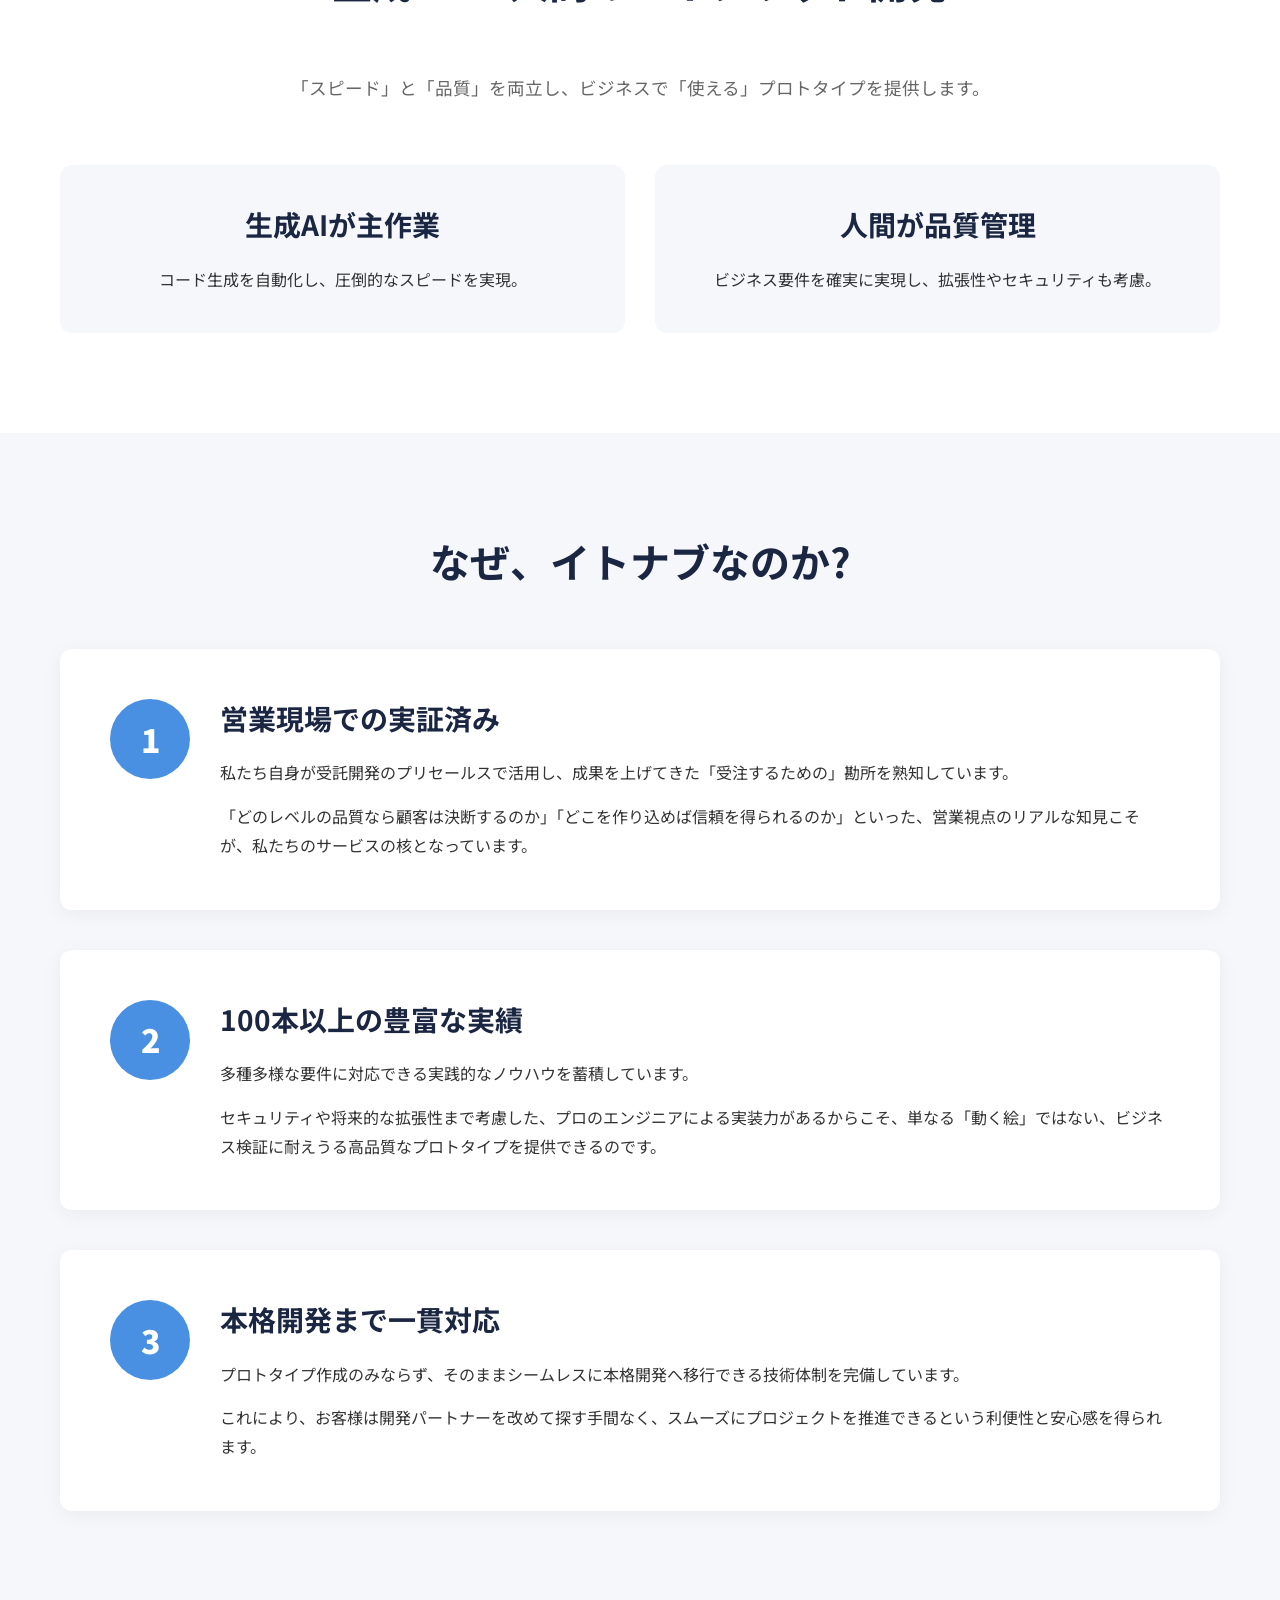
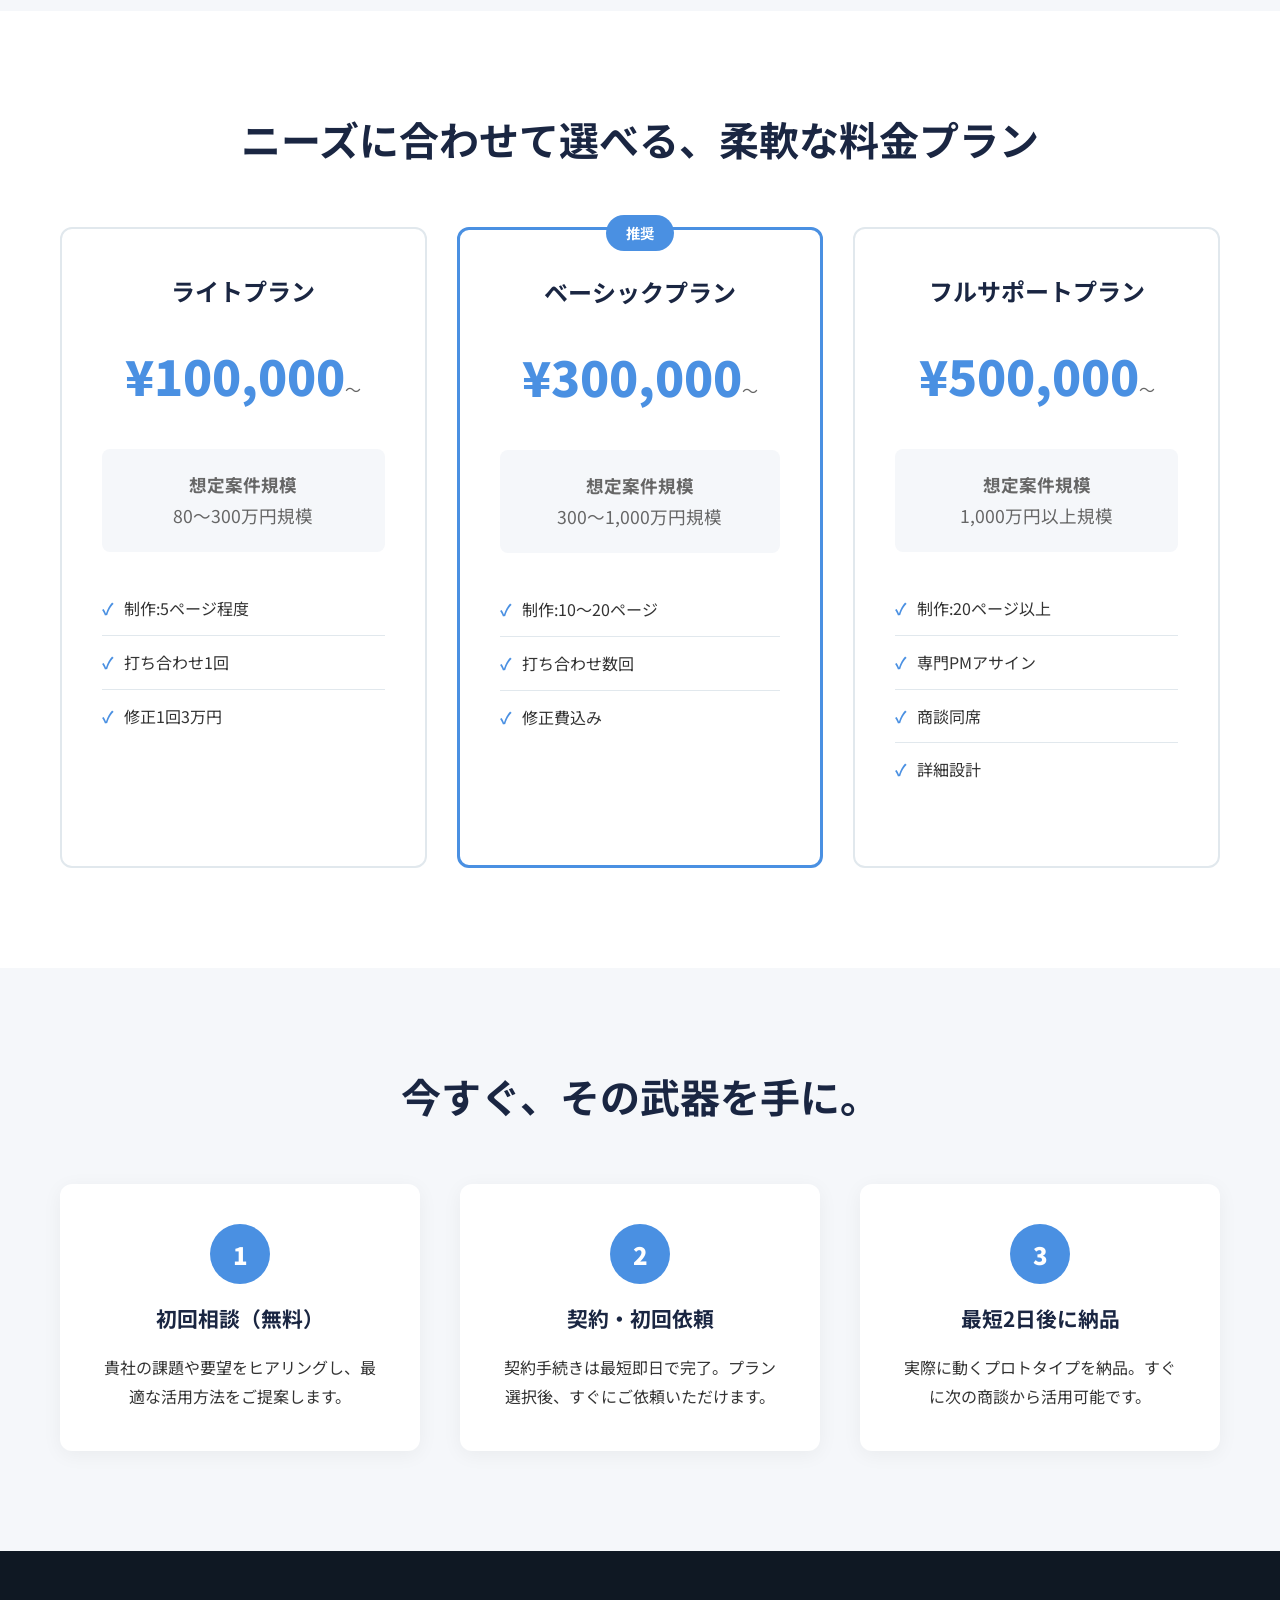
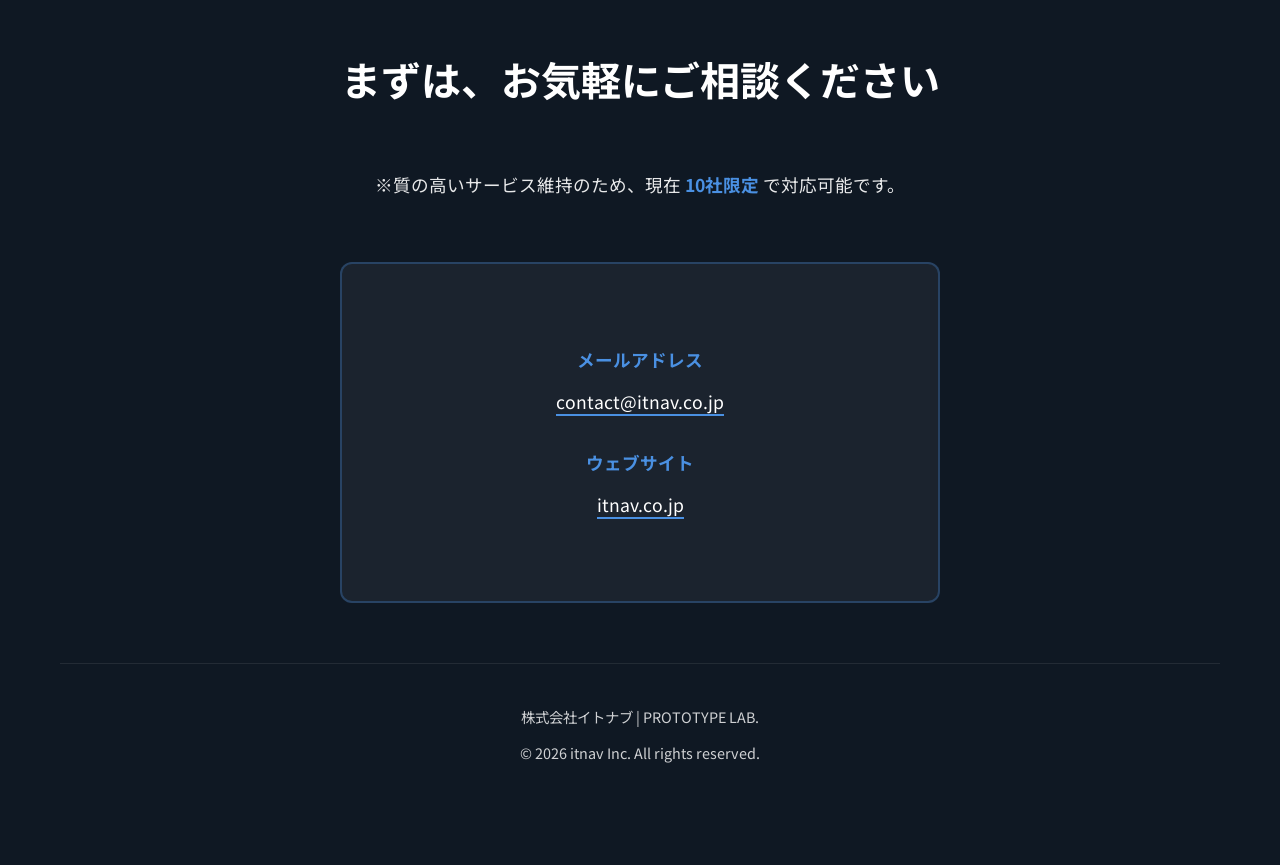
==== commit 8ea3a634: "Google Analyticsを設定 全HTMLファイル（index.html, contact.html, thanks.html）にGoogle Analytics（gtag.js）を追加。" ====
--- a/index.html
+++ b/index.html
@@ -1,6 +1,15 @@
 <!DOCTYPE html>
 <html lang="ja">
 <head>
+    <!-- Google tag (gtag.js) -->
+    <script async src="https://www.googletagmanager.com/gtag/js?id=G-E93ZGRGWMS"></script>
+    <script>
+      window.dataLayer = window.dataLayer || [];
+      function gtag(){dataLayer.push(arguments);}
+      gtag('js', new Date());
+
+      gtag('config', 'G-E93ZGRGWMS');
+    </script>
     <meta charset="UTF-8">
     <meta name="viewport" content="width=device-width, initial-scale=1.0">
     <title>PROTOTYPE LAB. | 営業特化型プロトタイピングサービス</title>
--- a/css/index.css
+++ b/css/index.css
@@ -107,7 +107,7 @@
 
 /* ヒーローセクション */
 .hero {
-    background: url('img/main.jpg') center center / cover no-repeat;
+    background: url('../img/main.jpg') center center / cover no-repeat;
     color: var(--white);
     padding: 150px 0 120px;
     text-align: center;
